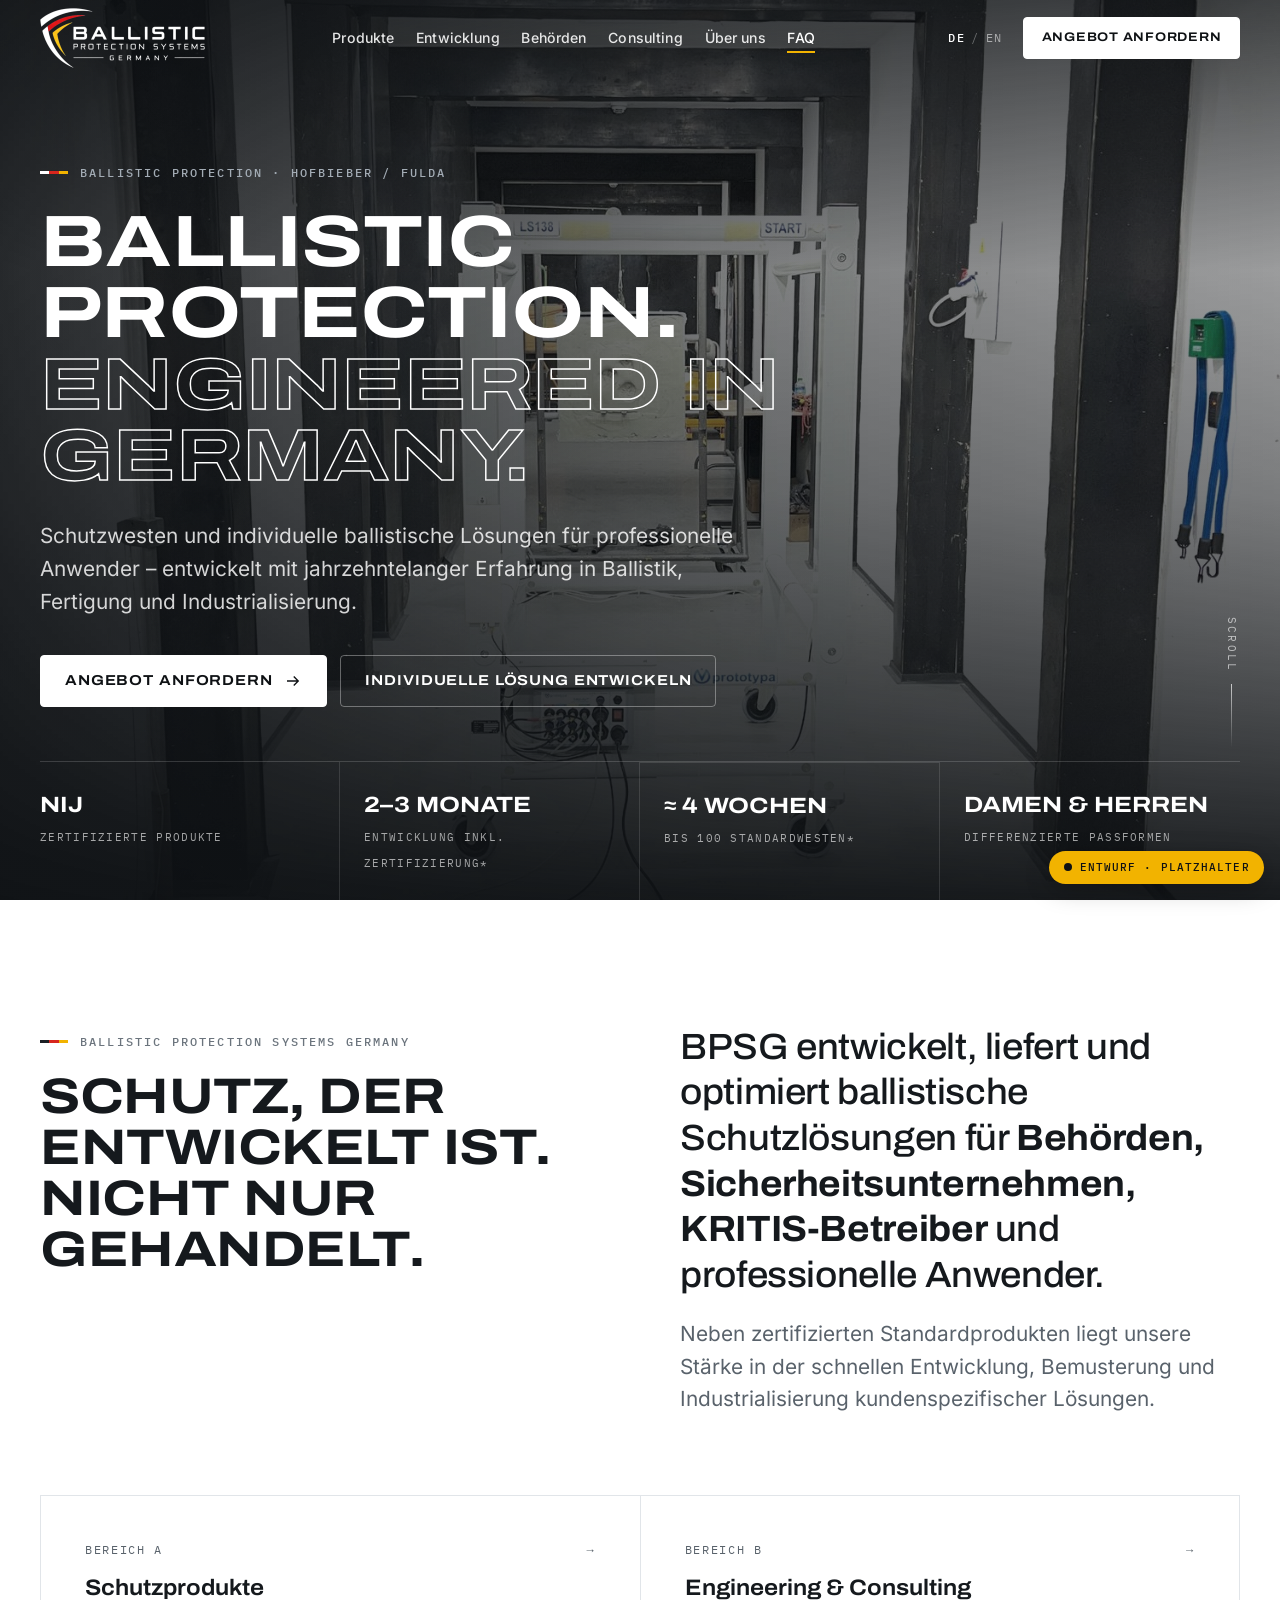
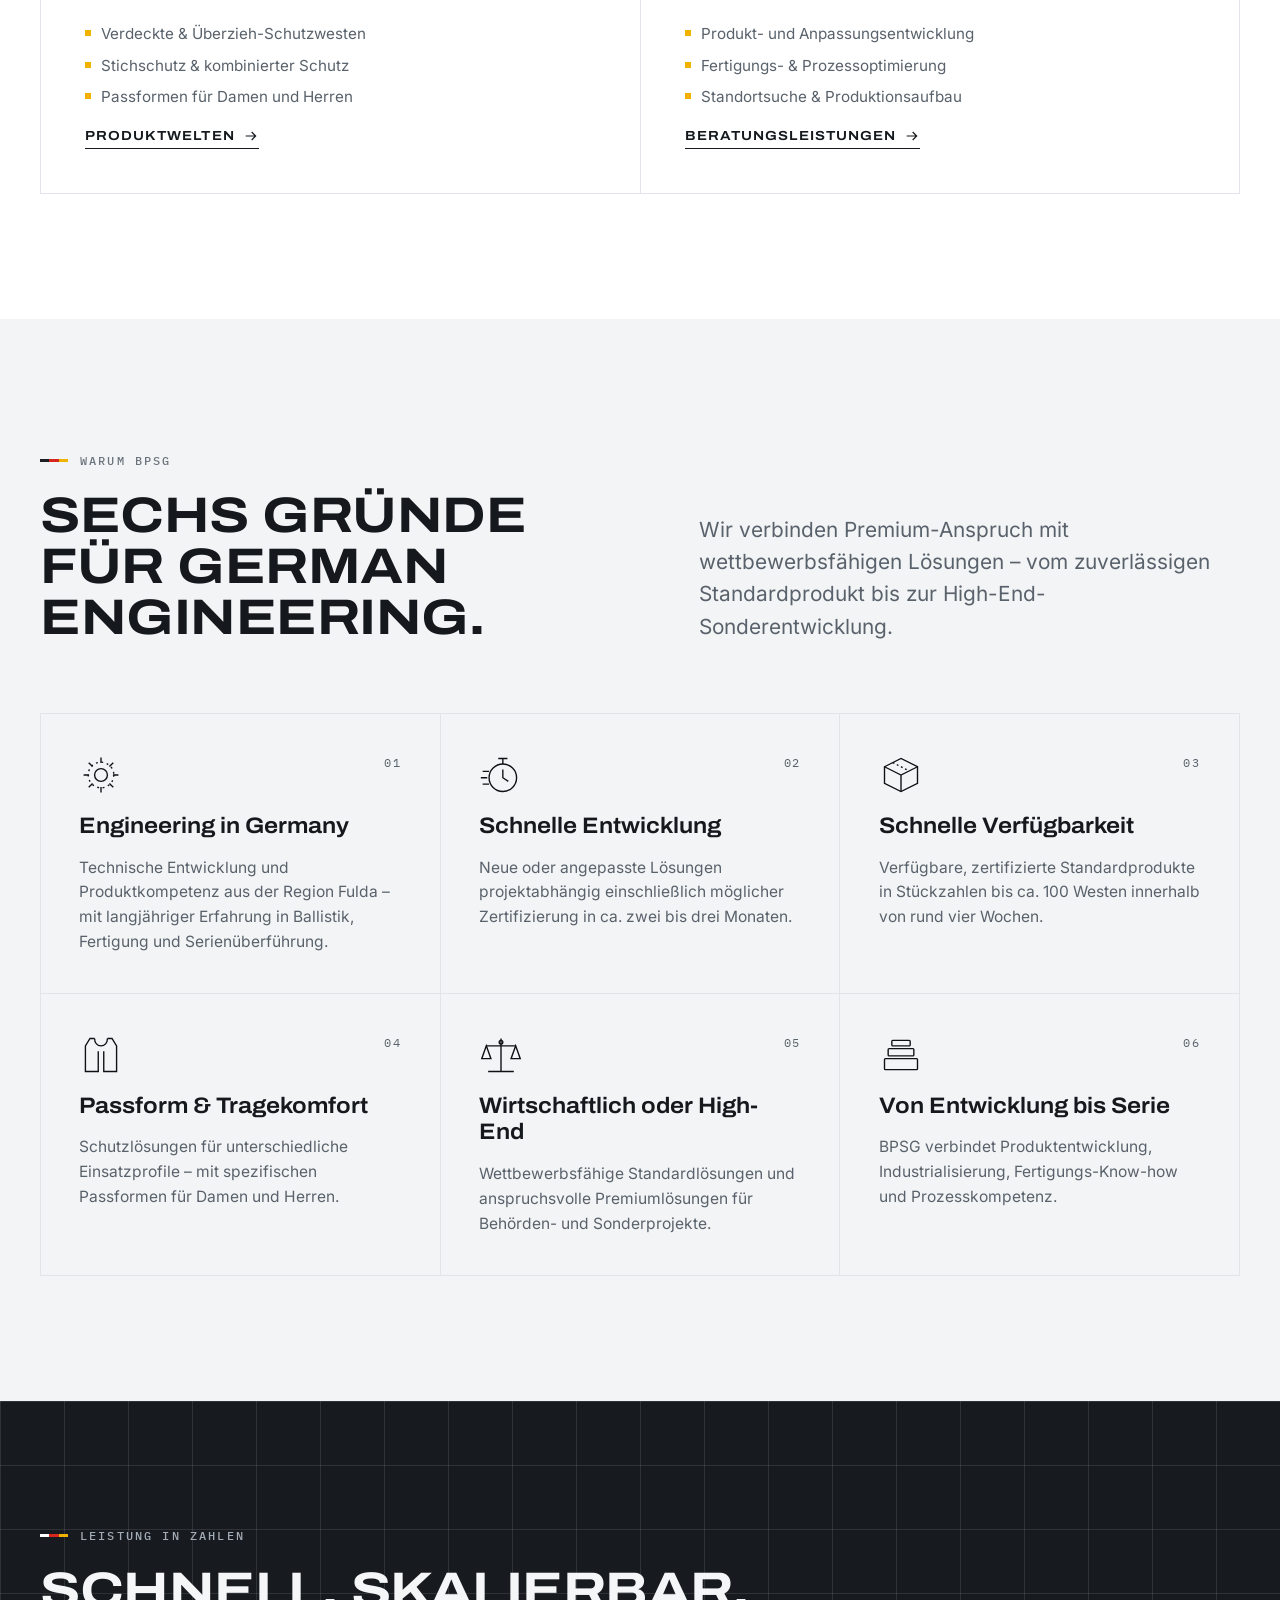
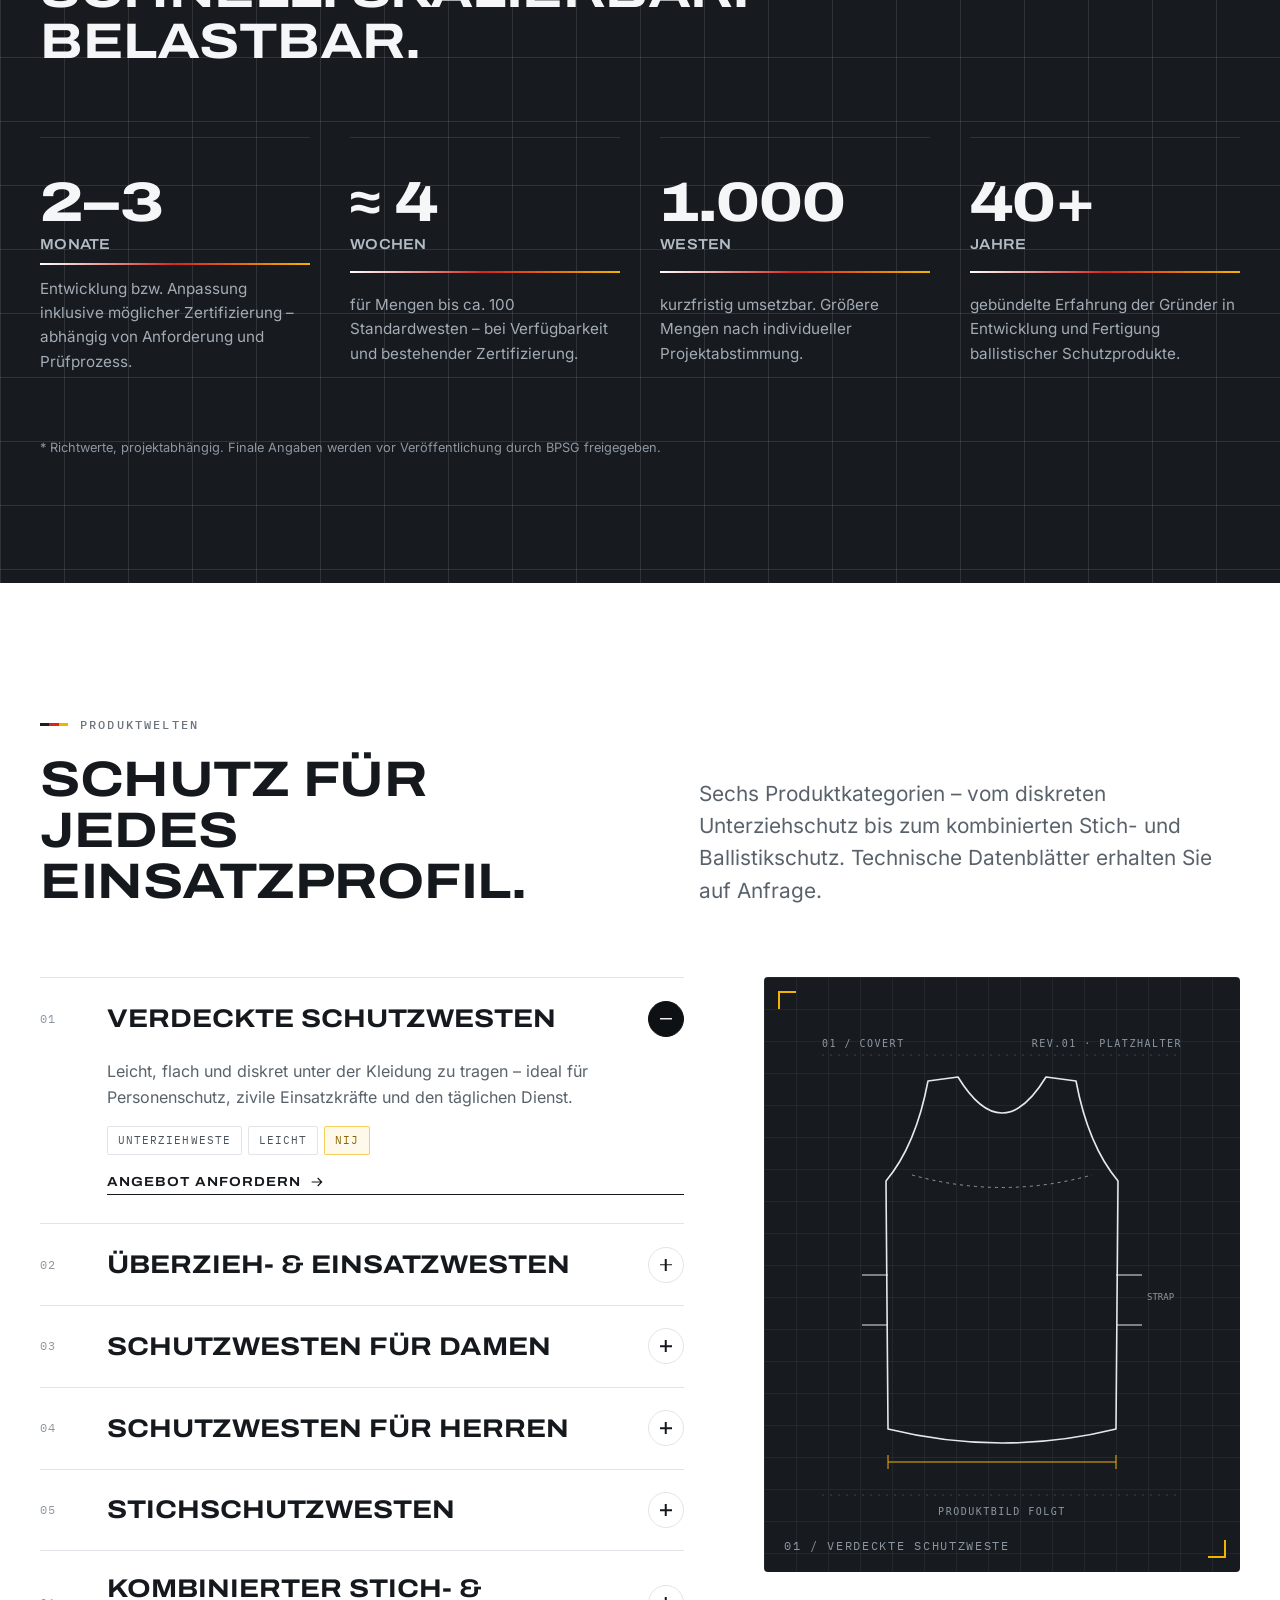
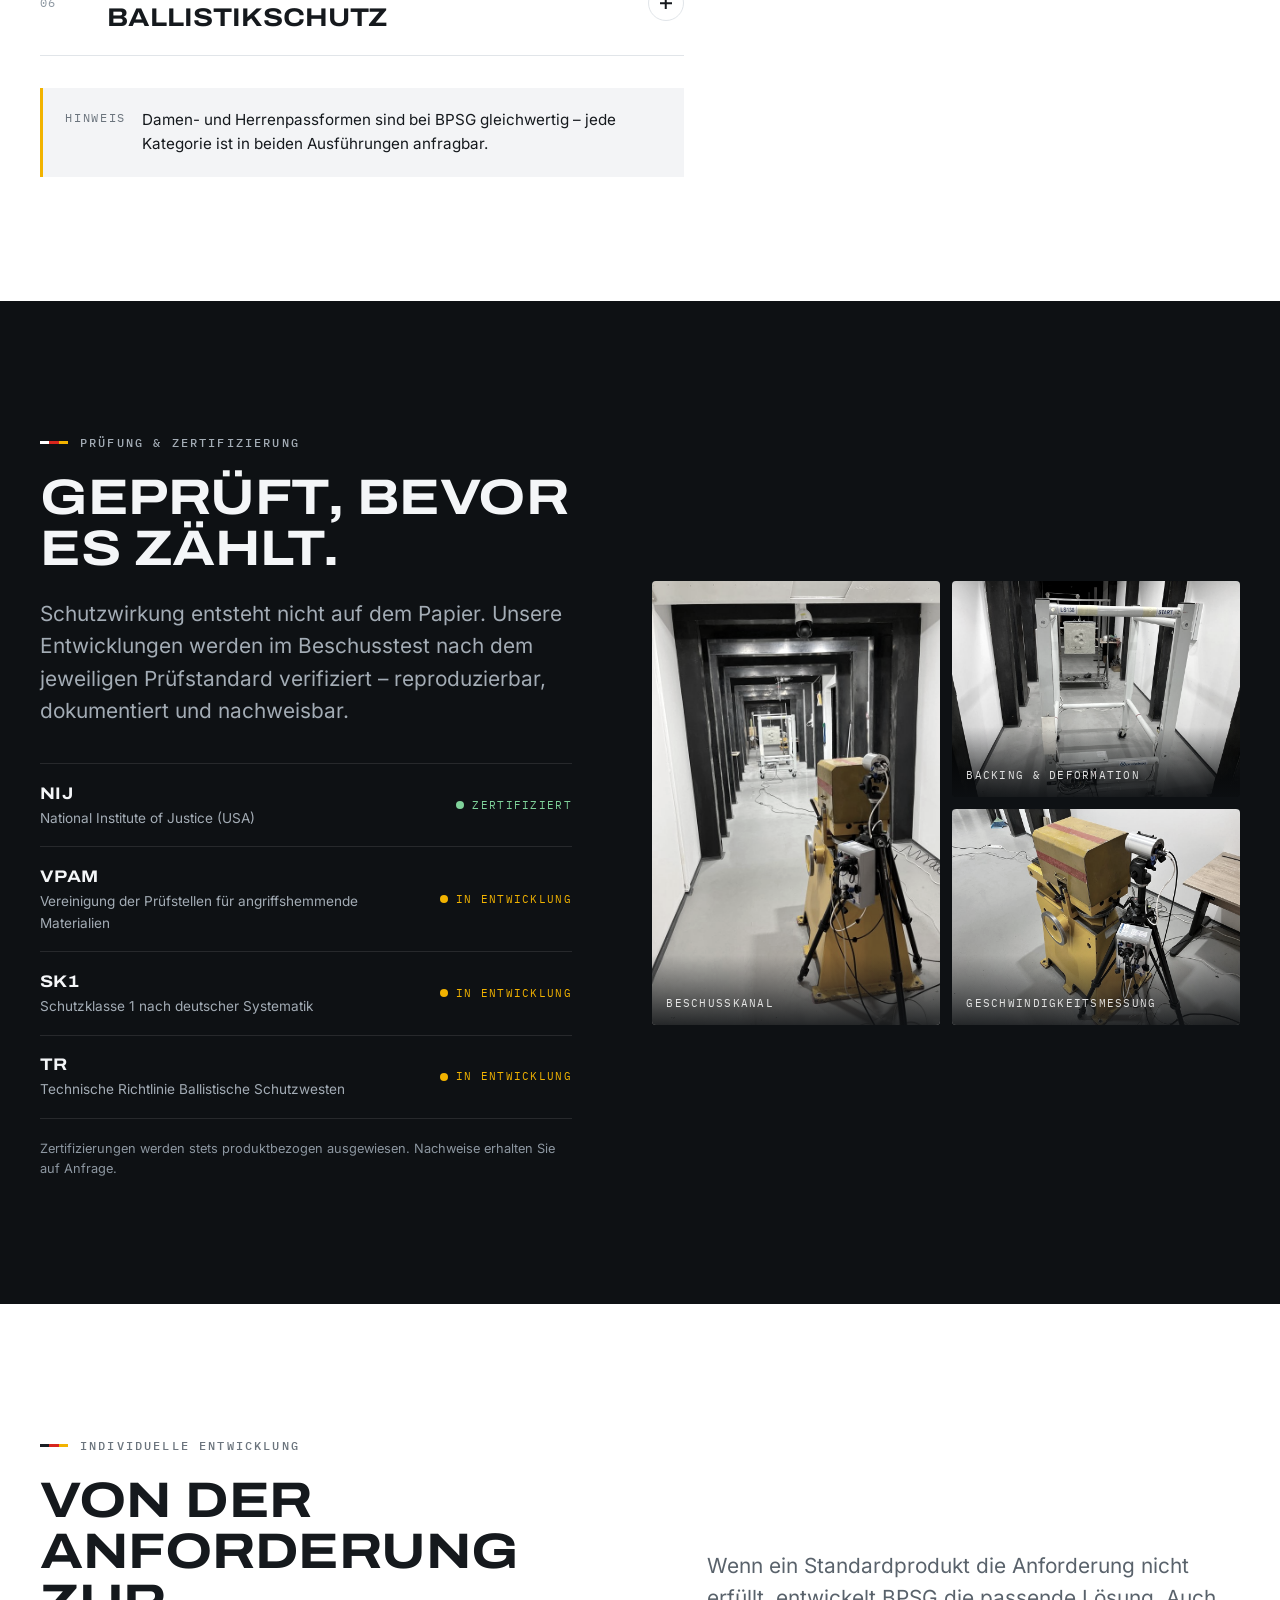
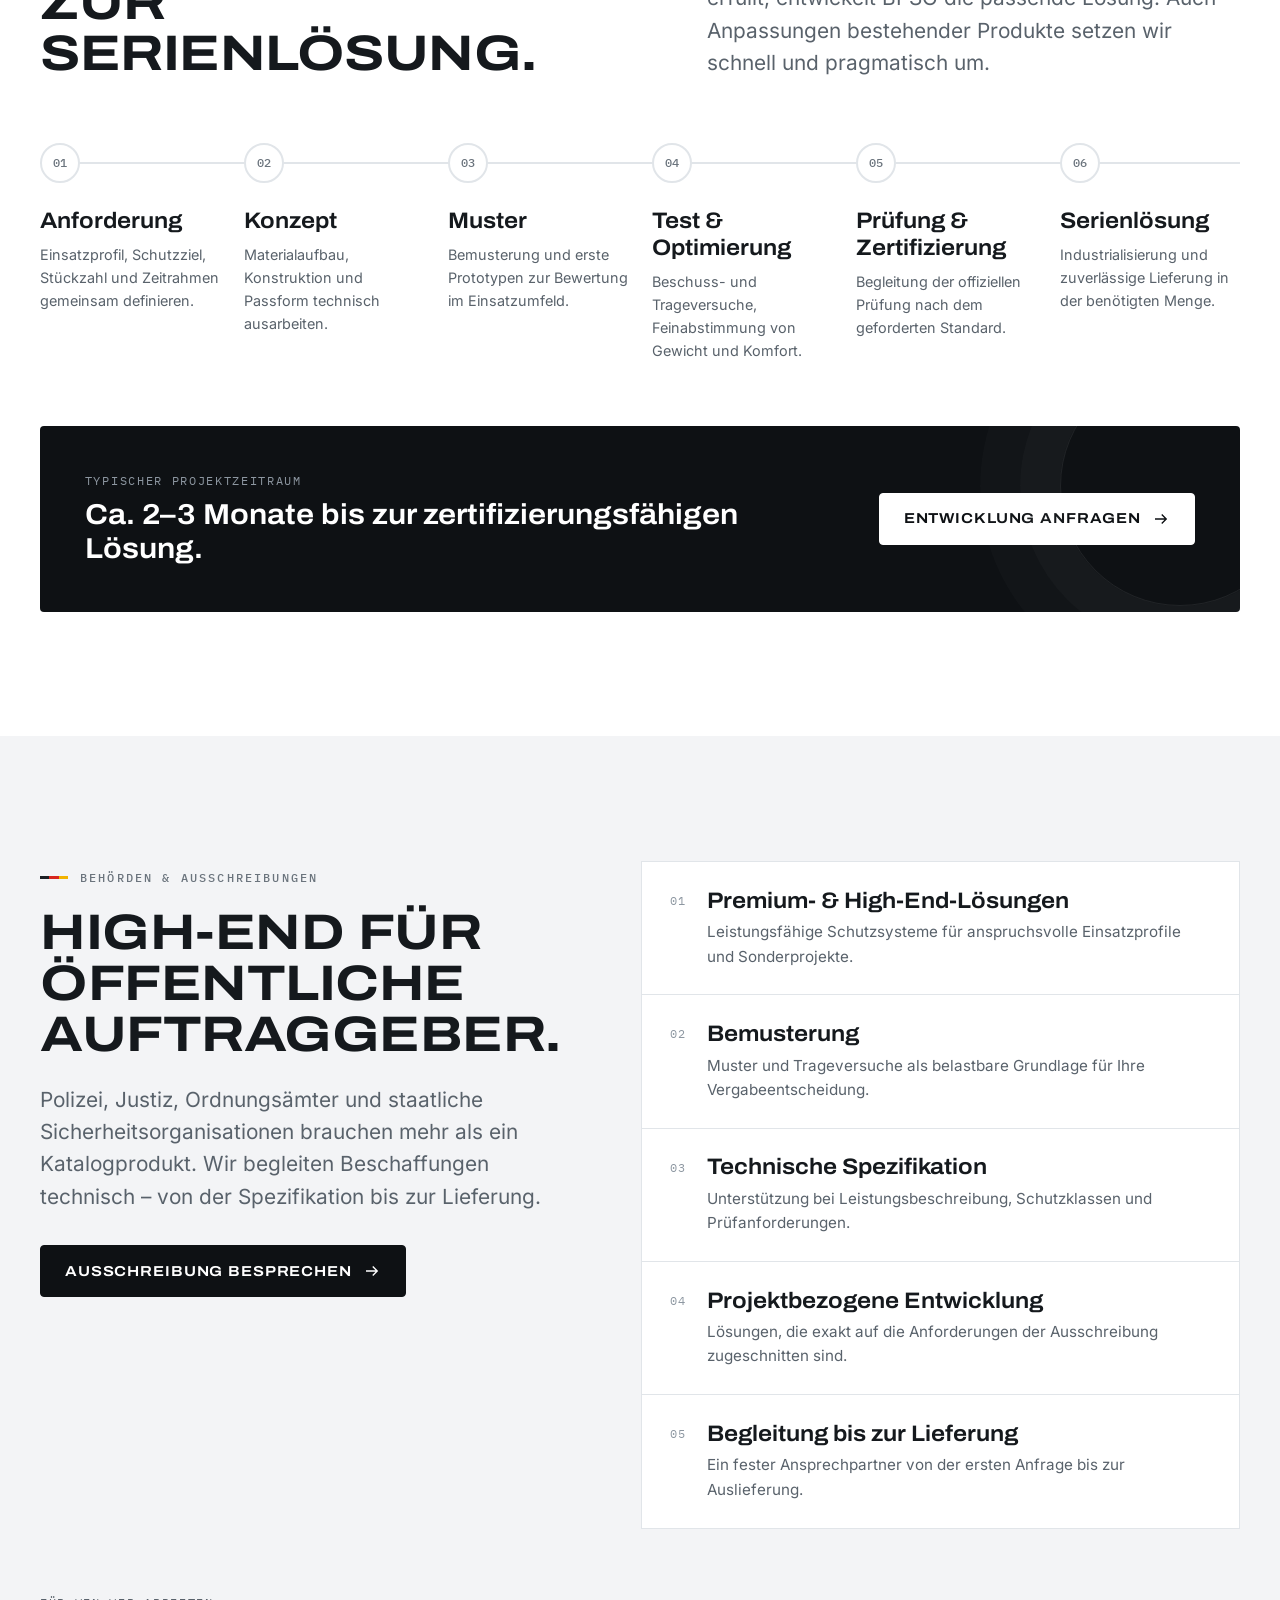
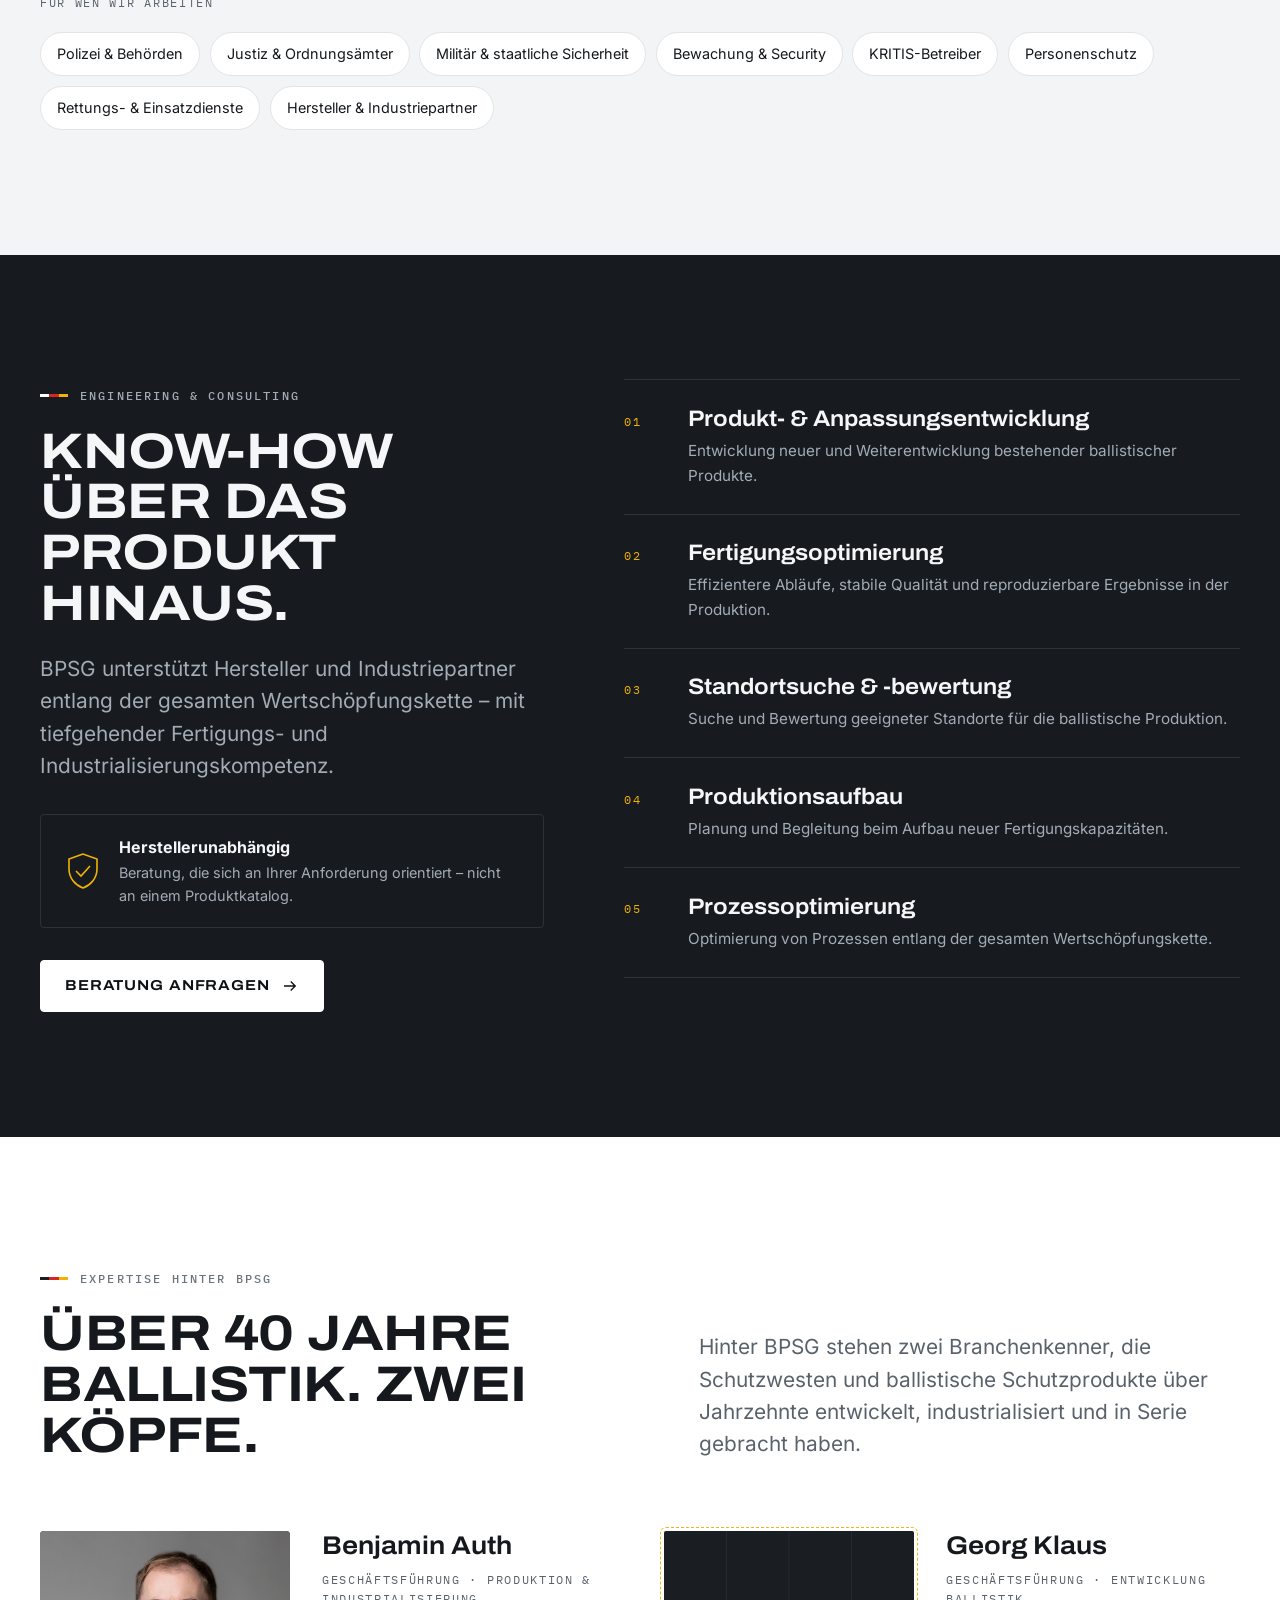
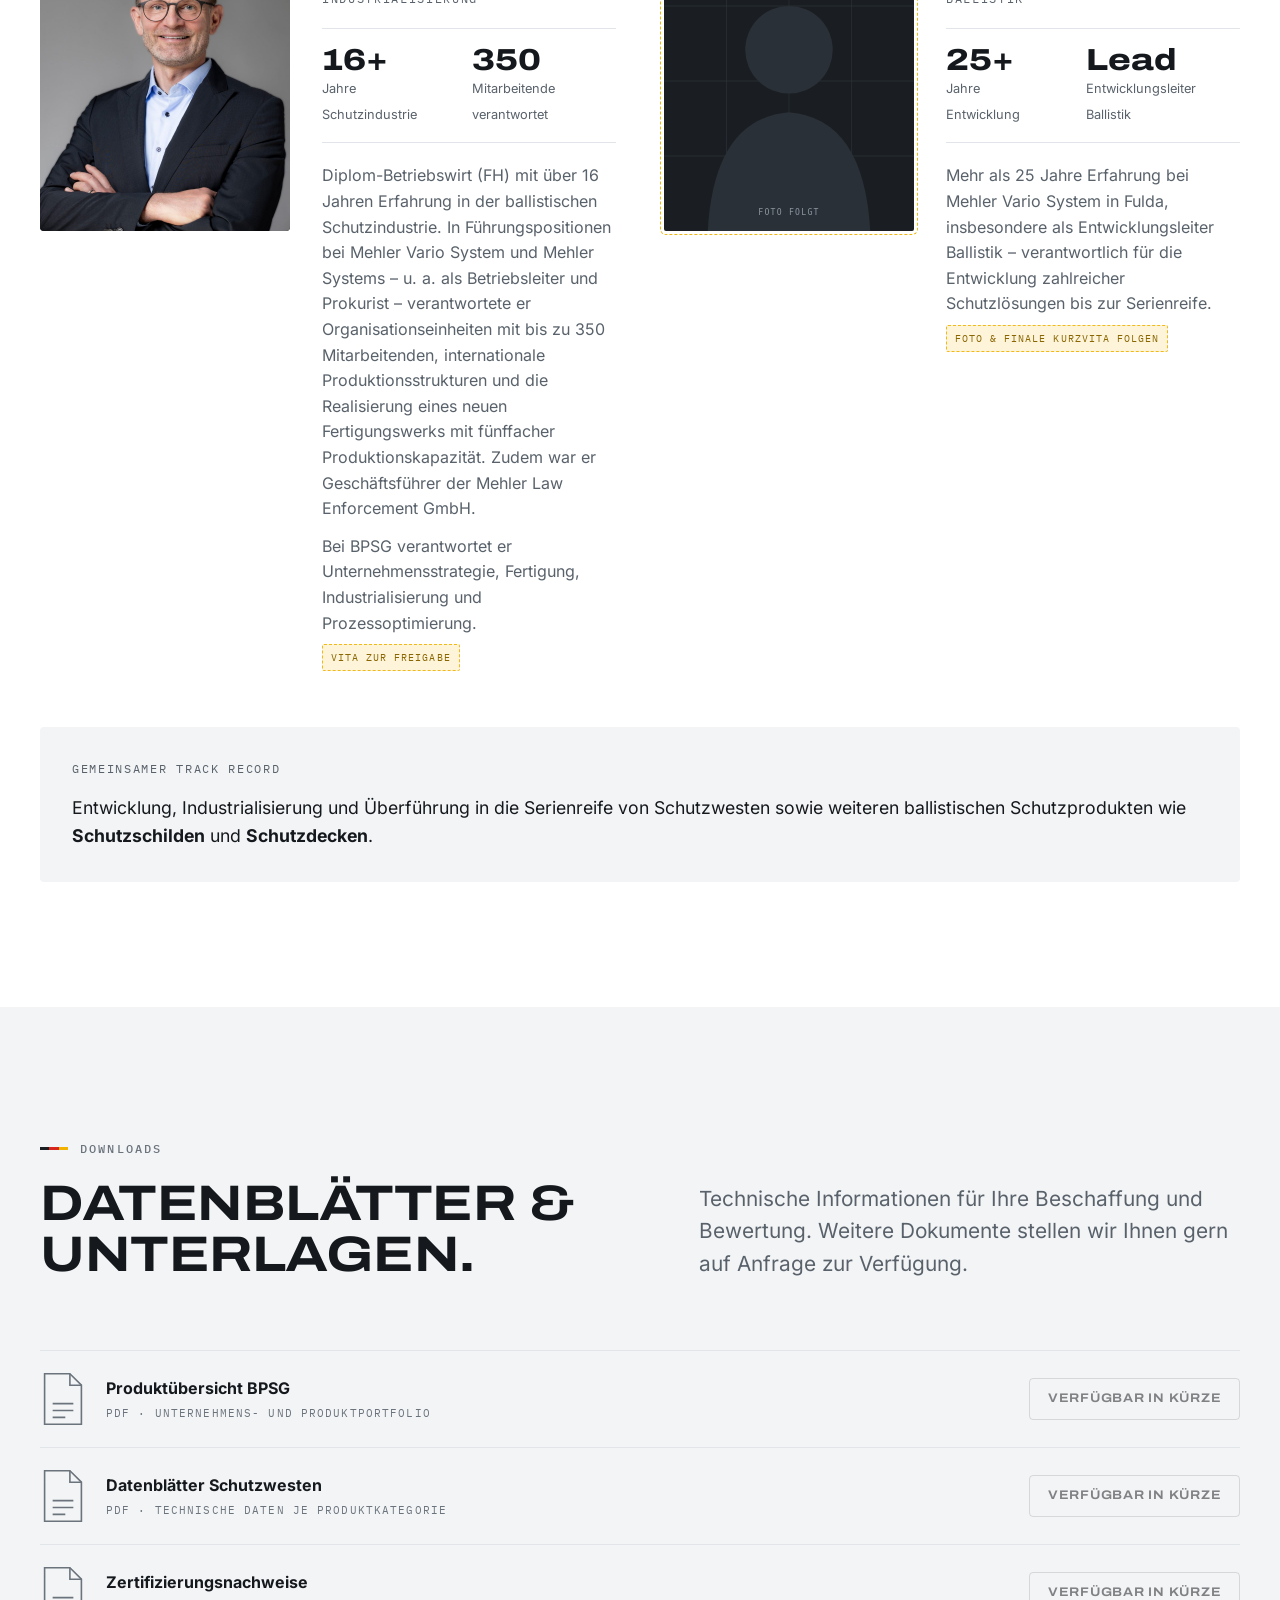
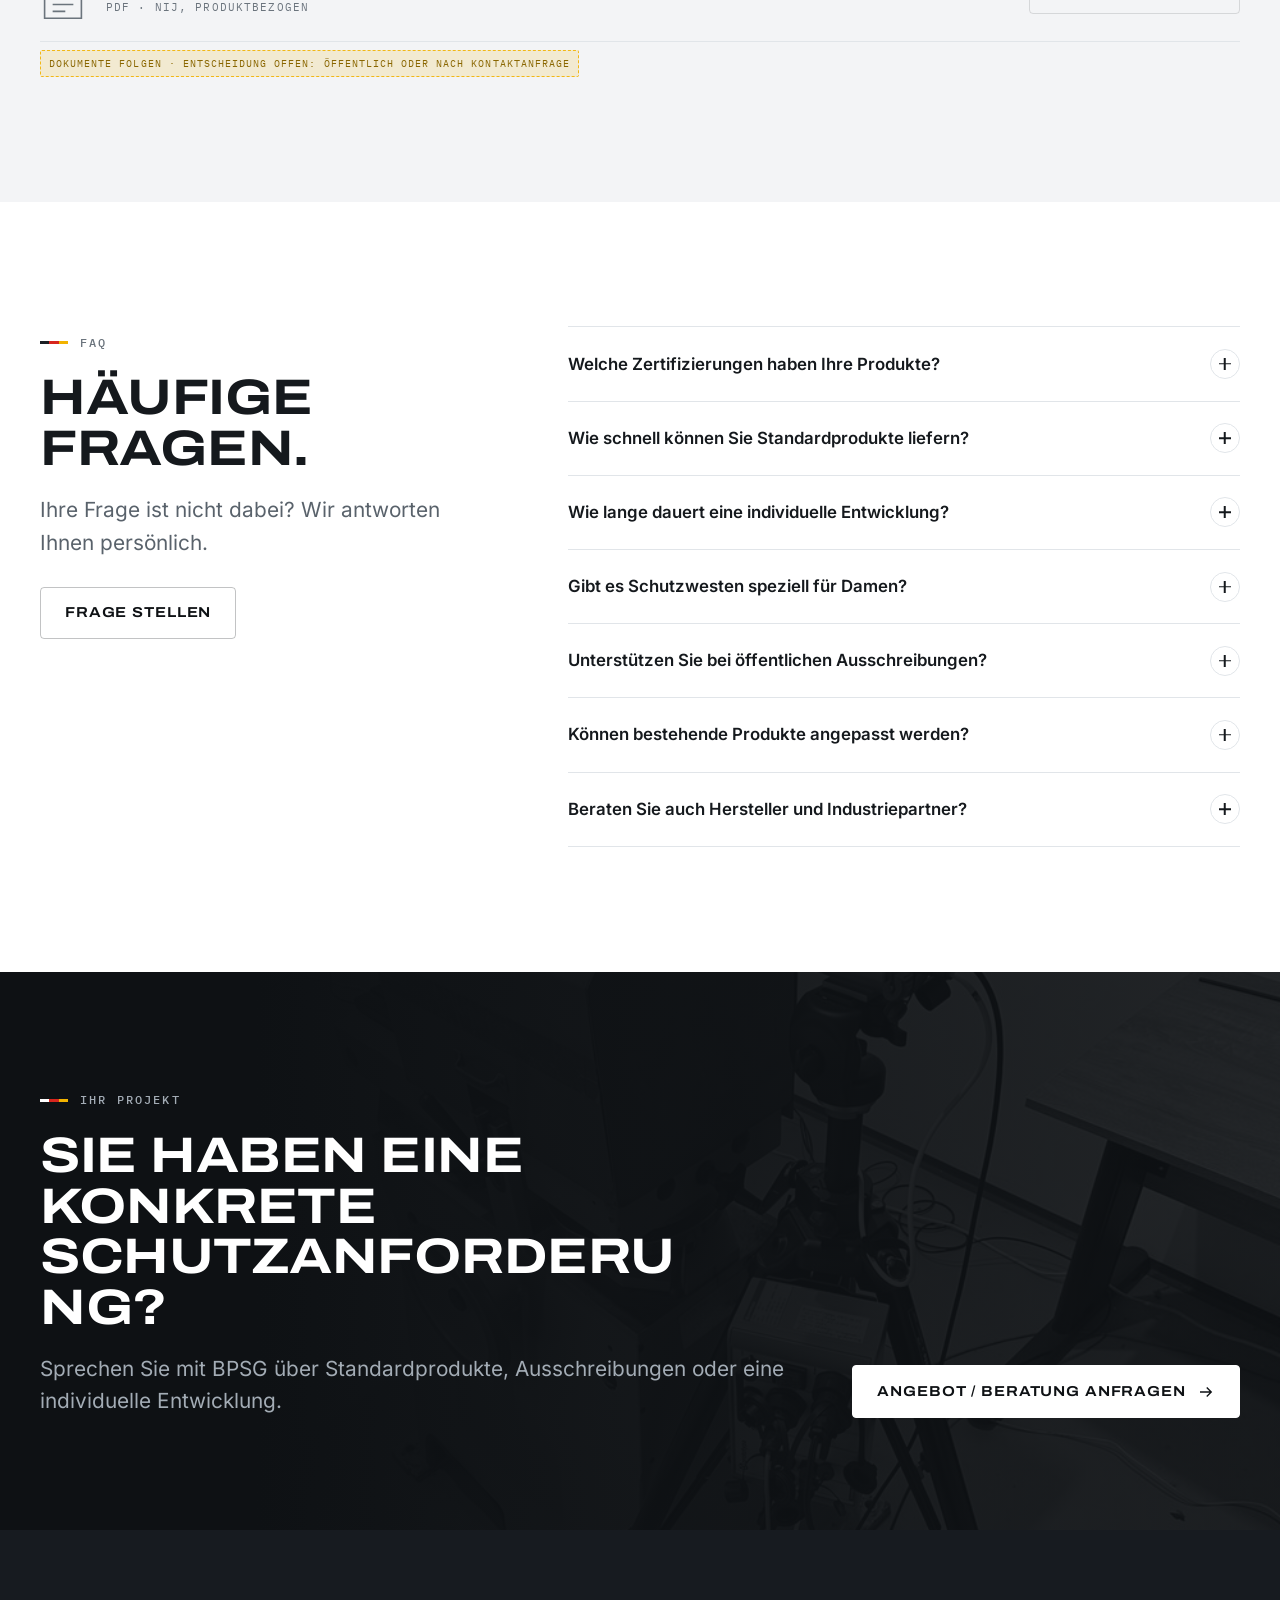
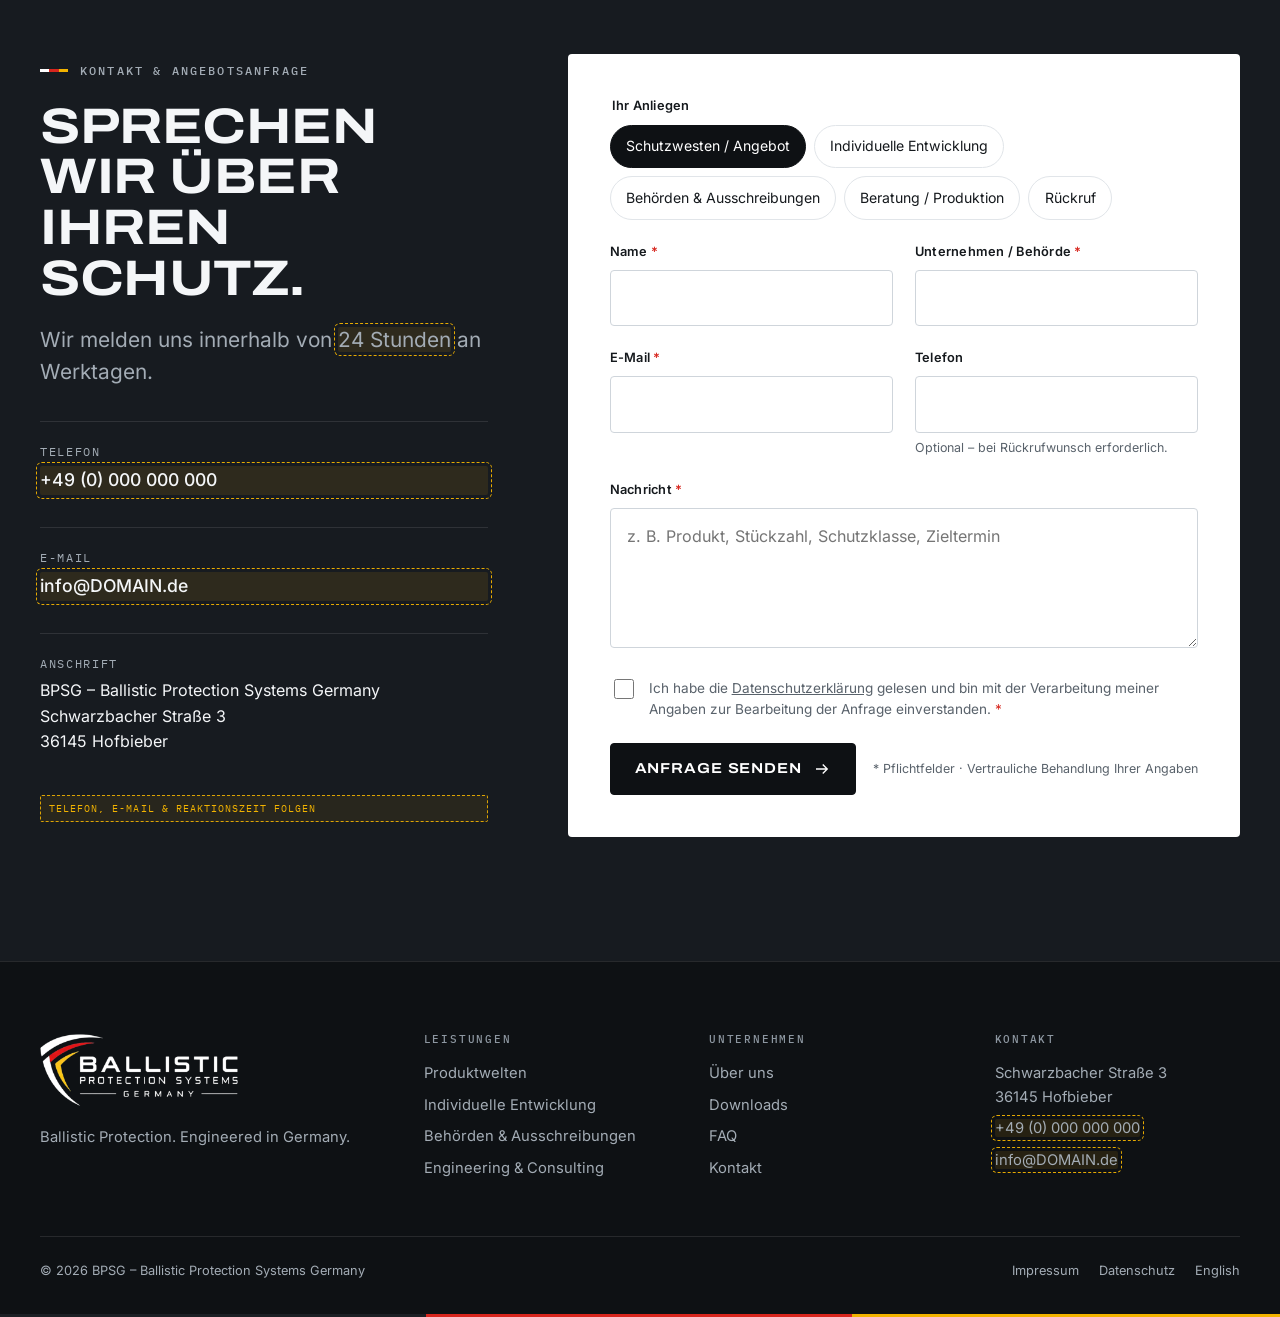
==== index.html @ 2ef211f8 "Portrait als JPG (~124 KB) und kleinere Team-Fotos auf Mobile Co-authored-by: Cursor <cursoragent@cu" ====
<!DOCTYPE html>
<html lang="de" class="no-js">
<head>
  <meta charset="utf-8">
  <meta name="viewport" content="width=device-width, initial-scale=1">
  <title>Ballistische Schutzwesten aus Deutschland | Ballistic Protection Systems Germany</title>
  <meta name="description" content="Ballistische Schutzwesten, Stichschutz und individuelle Schutzlösungen – Engineered in Germany. NIJ-zertifizierte Produkte, schnelle Entwicklung und kurze Lieferzeiten für Behörden, Sicherheitsunternehmen und KRITIS.">
  <meta name="robots" content="noindex, nofollow"><!-- ENTWURF: vor Go-live entfernen -->
  <meta name="theme-color" content="#0e1114">

  <!-- TODO Domain: https://www.DOMAIN.de durch echte Domain ersetzen -->
  <link rel="canonical" href="https://www.DOMAIN.de/">
  <link rel="alternate" hreflang="de" href="https://www.DOMAIN.de/">
  <link rel="alternate" hreflang="en" href="https://www.DOMAIN.de/en/">
  <link rel="alternate" hreflang="x-default" href="https://www.DOMAIN.de/">

  <meta property="og:type" content="website">
  <meta property="og:locale" content="de_DE">
  <meta property="og:title" content="Ballistic Protection. Engineered in Germany.">
  <meta property="og:description" content="Schutzwesten und individuelle ballistische Lösungen für professionelle Anwender.">
  <meta property="og:image" content="assets/img/test-tunnel.jpg">

  <link rel="icon" type="image/png" href="assets/img/favicon.png">
  <link rel="apple-touch-icon" href="assets/img/apple-touch-icon.png">
  <link rel="preload" href="assets/fonts/archivo-var.woff2" as="font" type="font/woff2" crossorigin>
  <link rel="preload" href="assets/fonts/inter-var.woff2" as="font" type="font/woff2" crossorigin>
  <link rel="stylesheet" href="assets/css/style.css">

  <script type="application/ld+json">
  {
    "@context": "https://schema.org",
    "@type": "Organization",
    "name": "BPSG – Ballistic Protection Systems Germany",
    "url": "https://www.DOMAIN.de/",
    "logo": "https://www.DOMAIN.de/assets/img/logo-dark.png",
    "address": {
      "@type": "PostalAddress",
      "streetAddress": "Schwarzbacher Straße 3",
      "postalCode": "36145",
      "addressLocality": "Hofbieber",
      "addressCountry": "DE"
    },
    "founder": [
      { "@type": "Person", "name": "Benjamin Auth" },
      { "@type": "Person", "name": "Georg Klaus" }
    ]
  }
  </script>
</head>
<body>
<!-- Icon-Sprite -->
<svg width="0" height="0" style="position:absolute" aria-hidden="true">
  <symbol id="i-arrow" viewBox="0 0 24 24" fill="none" stroke="currentColor" stroke-width="1.8"><path d="M4 12h15M13 6l6 6-6 6"/></symbol>
  <symbol id="i-phone" viewBox="0 0 24 24" fill="none" stroke="currentColor" stroke-width="1.6"><path d="M5 4h4l2 5-2.5 1.5a11 11 0 0 0 5 5L15 13l5 2v4a2 2 0 0 1-2 2A16 16 0 0 1 3 6a2 2 0 0 1 2-2z"/></symbol>
  <symbol id="i-mail" viewBox="0 0 24 24" fill="none" stroke="currentColor" stroke-width="1.6"><rect x="3" y="5" width="18" height="14" rx="1"/><path d="m3 7 9 6 9-6"/></symbol>
  <symbol id="i-pin" viewBox="0 0 24 24" fill="none" stroke="currentColor" stroke-width="1.6"><path d="M12 21s7-6.2 7-12a7 7 0 0 0-14 0c0 5.8 7 12 7 12z"/><circle cx="12" cy="9" r="2.5"/></symbol>
  <symbol id="i-check" viewBox="0 0 24 24" fill="none" stroke="currentColor" stroke-width="1.6"><circle cx="12" cy="12" r="10"/><path d="m7.5 12.5 3 3 6-6.5"/></symbol>
  <symbol id="i-file" viewBox="0 0 40 48" fill="none" stroke="currentColor" stroke-width="1.4"><path d="M4 2h22l10 10v34H4z"/><path d="M26 2v10h10"/><path d="M11 28h18M11 34h18M11 40h11"/></symbol>
  <symbol id="i-shield" viewBox="0 0 40 40" fill="none" stroke="currentColor" stroke-width="1.6"><path d="M20 3 6 8v10c0 9 6 16 14 19 8-3 14-10 14-19V8z"/><path d="m13 20 5 5 9-10"/></symbol>
  <!-- USP-Icons -->
  <symbol id="u-eng" viewBox="0 0 48 48" fill="none" stroke="currentColor" stroke-width="1.5"><circle cx="24" cy="24" r="7"/><path d="M24 5v6M24 37v6M5 24h6M37 24h6M10.6 10.6l4.2 4.2M33.2 33.2l4.2 4.2M10.6 37.4l4.2-4.2M33.2 14.8l4.2-4.2"/><circle cx="24" cy="24" r="14" stroke-dasharray="2 4"/></symbol>
  <symbol id="u-fast" viewBox="0 0 48 48" fill="none" stroke="currentColor" stroke-width="1.5"><circle cx="26" cy="27" r="15"/><path d="M26 18v9l6 4M21 6h10M26 6v6M4 20h7M2 27h7M4 34h7"/></symbol>
  <symbol id="u-stock" viewBox="0 0 48 48" fill="none" stroke="currentColor" stroke-width="1.5"><path d="M6 15 24 6l18 9v18l-18 9-18-9z"/><path d="m6 15 18 9 18-9M24 24v18"/><path d="m15 10.5 18 9" stroke-dasharray="2 3"/></symbol>
  <symbol id="u-fit" viewBox="0 0 48 48" fill="none" stroke="currentColor" stroke-width="1.5"><path d="M17 6h-5L7 14v28h14V20M31 6h5l5 8v28H27V20"/><path d="M17 6c0 5 3 8 7 8s7-3 7-8"/></symbol>
  <symbol id="u-value" viewBox="0 0 48 48" fill="none" stroke="currentColor" stroke-width="1.5"><path d="M24 6v36M10 42h28M8 14h32"/><path d="M8 14 3 28h10zM40 14l-5 14h10z"/><circle cx="24" cy="10" r="2"/></symbol>
  <symbol id="u-series" viewBox="0 0 48 48" fill="none" stroke="currentColor" stroke-width="1.5"><rect x="6" y="28" width="36" height="12" rx="1"/><rect x="10" y="17" width="28" height="8" rx="1"/><rect x="14" y="8" width="20" height="6" rx="1"/></symbol>
</svg>

<a class="skip-link" href="#main">Zum Inhalt springen</a>

<!-- ================= HEADER ================= -->
<header class="site-header">
  <div class="container">
    <a class="brand" href="#top" aria-label="Ballistic Protection Systems Germany – zur Startseite">
      <img class="logo-light" src="assets/img/logo-light.png" alt="Ballistic Protection Systems Germany" width="1320" height="480">
      <img class="logo-dark" src="assets/img/logo-dark.png" alt="" width="1320" height="480">
    </a>
    <nav class="nav" aria-label="Hauptnavigation">
      <ul>
        <li><a href="#produkte">Produkte</a></li>
        <li><a href="#entwicklung">Entwicklung</a></li>
        <li><a href="#behoerden">Behörden</a></li>
        <li><a href="#consulting">Consulting</a></li>
        <li><a href="#team">Über uns</a></li>
        <li><a href="#faq">FAQ</a></li>
      </ul>
    </nav>
    <div class="header-actions">
      <div class="lang-switch" aria-label="Sprache wählen">
        <a href="./" aria-current="true" hreflang="de" lang="de">DE</a><span>/</span><a href="en/" hreflang="en" lang="en">EN</a>
      </div>
      <a class="btn btn--sm header-cta" href="#kontakt" data-topic="angebot">Angebot anfordern</a>
      <button class="menu-toggle" type="button" aria-expanded="false" aria-controls="mobile-menu" aria-label="Menü öffnen"><span></span></button>
    </div>
  </div>
</header>

<div class="mobile-menu" id="mobile-menu">
  <ul>
    <li><a class="mm-link" href="#produkte">Produkte <small>01</small></a></li>
    <li><a class="mm-link" href="#entwicklung">Entwicklung <small>02</small></a></li>
    <li><a class="mm-link" href="#behoerden">Behörden <small>03</small></a></li>
    <li><a class="mm-link" href="#consulting">Consulting <small>04</small></a></li>
    <li><a class="mm-link" href="#team">Über uns <small>05</small></a></li>
    <li><a class="mm-link" href="#kontakt">Kontakt <small>06</small></a></li>
  </ul>
  <a class="btn btn--light" href="#kontakt" data-topic="angebot">Angebot anfordern <svg><use href="#i-arrow"/></svg></a>
</div>

<main id="main">

<!-- ================= 01 HERO ================= -->
<section class="hero" id="top" aria-label="Einleitung">
  <div class="hero__media">
    <img src="assets/img/test-tunnel.jpg" alt="Beschusskanal in einem ballistischen Prüflabor" fetchpriority="high" width="1500" height="2000">
  </div>
  <div class="container hero__content on-dark">
    <p class="eyebrow hero__eyebrow">Ballistic Protection · Hofbieber / Fulda</p>
    <h1 class="display">
      <span class="line"><span>Ballistic</span></span>
      <span class="line"><span>Protection.</span></span>
      <span class="line"><span class="accent">Engineered in Germany.</span></span>
    </h1>
    <p class="hero__sub">Schutzwesten und individuelle ballistische Lösungen für professionelle Anwender – entwickelt mit jahrzehntelanger Erfahrung in Ballistik, Fertigung und Industrialisierung.</p>
    <div class="btn-row">
      <a class="btn btn--light" href="#kontakt" data-topic="angebot">Angebot anfordern <svg><use href="#i-arrow"/></svg></a>
      <a class="btn btn--ghost-light" href="#entwicklung">Individuelle Lösung entwickeln</a>
    </div>
  </div>
  <div class="container">
    <div class="hero__facts">
      <div class="hero__fact"><strong>NIJ</strong><span>zertifizierte Produkte</span></div>
      <div class="hero__fact"><strong>2–3 Monate</strong><span>Entwicklung inkl. Zertifizierung*</span></div>
      <div class="hero__fact"><strong>≈ 4 Wochen</strong><span>bis 100 Standardwesten*</span></div>
      <div class="hero__fact"><strong>Damen &amp; Herren</strong><span>differenzierte Passformen</span></div>
    </div>
  </div>
  <span class="scroll-cue" aria-hidden="true">Scroll</span>
</section>

<!-- ================= 02 INTRO + SÄULEN ================= -->
<section class="section" id="ueber" aria-labelledby="intro-title">
  <div class="container">
    <div class="intro-grid">
      <div class="reveal">
        <p class="eyebrow">Ballistic Protection Systems Germany</p>
        <h2 class="h2" id="intro-title" style="margin-top:1.25rem">Schutz, der entwickelt ist. Nicht nur gehandelt.</h2>
      </div>
      <div class="reveal reveal-d1">
        <p class="intro-statement">BPSG entwickelt, liefert und optimiert ballistische Schutzlösungen für <strong>Behörden, Sicherheitsunternehmen, KRITIS-Betreiber</strong> und professionelle Anwender.</p>
        <p class="lead" style="margin-top:1.25rem">Neben zertifizierten Standardprodukten liegt unsere Stärke in der schnellen Entwicklung, Bemusterung und Industrialisierung kundenspezifischer Lösungen.</p>
      </div>
      <div class="pillars reveal reveal-d2">
        <a class="pillar" href="#produkte">
          <div class="pillar__top"><span class="mono muted">Bereich A</span><span class="mono muted">→</span></div>
          <h3 class="h3">Schutzprodukte</h3>
          <ul>
            <li>Verdeckte &amp; Überzieh-Schutzwesten</li>
            <li>Stichschutz &amp; kombinierter Schutz</li>
            <li>Passformen für Damen und Herren</li>
          </ul>
          <span class="link-arrow">Produktwelten <svg><use href="#i-arrow"/></svg></span>
        </a>
        <a class="pillar" href="#consulting">
          <div class="pillar__top"><span class="mono muted">Bereich B</span><span class="mono muted">→</span></div>
          <h3 class="h3">Engineering &amp; Consulting</h3>
          <ul>
            <li>Produkt- und Anpassungsentwicklung</li>
            <li>Fertigungs- &amp; Prozessoptimierung</li>
            <li>Standortsuche &amp; Produktionsaufbau</li>
          </ul>
          <span class="link-arrow">Beratungsleistungen <svg><use href="#i-arrow"/></svg></span>
        </a>
      </div>
    </div>
  </div>
</section>

<!-- ================= 03 USPs ================= -->
<section class="section section--paper" id="vorteile" aria-labelledby="usp-title">
  <div class="container">
    <div class="section-head section-head--split">
      <div class="reveal">
        <p class="eyebrow">Warum BPSG</p>
        <h2 class="h2" id="usp-title" style="margin-top:1.25rem">Sechs Gründe für German Engineering.</h2>
      </div>
      <p class="lead reveal reveal-d1">Wir verbinden Premium-Anspruch mit wettbewerbsfähigen Lösungen – vom zuverlässigen Standardprodukt bis zur High-End-Sonderentwicklung.</p>
    </div>
    <div class="usp-grid">
      <article class="usp reveal">
        <div class="usp__head"><svg class="usp__icon"><use href="#u-eng"/></svg><span class="mono muted">01</span></div>
        <h3 class="h3">Engineering in Germany</h3>
        <p>Technische Entwicklung und Produktkompetenz aus der Region Fulda – mit langjähriger Erfahrung in Ballistik, Fertigung und Serienüberführung.</p>
      </article>
      <article class="usp reveal reveal-d1">
        <div class="usp__head"><svg class="usp__icon"><use href="#u-fast"/></svg><span class="mono muted">02</span></div>
        <h3 class="h3">Schnelle Entwicklung</h3>
        <p>Neue oder angepasste Lösungen projektabhängig einschließlich möglicher Zertifizierung in ca. zwei bis drei Monaten.</p>
      </article>
      <article class="usp reveal reveal-d2">
        <div class="usp__head"><svg class="usp__icon"><use href="#u-stock"/></svg><span class="mono muted">03</span></div>
        <h3 class="h3">Schnelle Verfügbarkeit</h3>
        <p>Verfügbare, zertifizierte Standardprodukte in Stückzahlen bis ca. 100 Westen innerhalb von rund vier Wochen.</p>
      </article>
      <article class="usp reveal">
        <div class="usp__head"><svg class="usp__icon"><use href="#u-fit"/></svg><span class="mono muted">04</span></div>
        <h3 class="h3">Passform &amp; Tragekomfort</h3>
        <p>Schutzlösungen für unterschiedliche Einsatzprofile – mit spezifischen Passformen für Damen und Herren.</p>
      </article>
      <article class="usp reveal reveal-d1">
        <div class="usp__head"><svg class="usp__icon"><use href="#u-value"/></svg><span class="mono muted">05</span></div>
        <h3 class="h3">Wirtschaftlich oder High-End</h3>
        <p>Wettbewerbsfähige Standardlösungen und anspruchsvolle Premiumlösungen für Behörden- und Sonderprojekte.</p>
      </article>
      <article class="usp reveal reveal-d2">
        <div class="usp__head"><svg class="usp__icon"><use href="#u-series"/></svg><span class="mono muted">06</span></div>
        <h3 class="h3">Von Entwicklung bis Serie</h3>
        <p>BPSG verbindet Produktentwicklung, Industrialisierung, Fertigungs-Know-how und Prozesskompetenz.</p>
      </article>
    </div>
  </div>
</section>

<!-- ================= 04 KENNZAHLEN ================= -->
<section class="section section--dark grid-bg on-dark" id="kennzahlen" aria-labelledby="stats-title">
  <div class="container">
    <div class="section-head">
      <p class="eyebrow reveal">Leistung in Zahlen</p>
      <h2 class="h2 reveal reveal-d1" id="stats-title">Schnell. Skalierbar. Belastbar.</h2>
    </div>
    <div class="stats">
      <div class="stat">
        <div class="stat__num"><span>2–3</span><small>Monate</small></div>
        <div class="stat__bar"></div>
        <p class="stat__label">Entwicklung bzw. Anpassung inklusive möglicher Zertifizierung – abhängig von Anforderung und Prüfprozess.</p>
      </div>
      <div class="stat">
        <div class="stat__num"><span data-count="4" data-prefix="≈ ">≈ 4</span><small>Wochen</small></div>
        <div class="stat__bar"></div>
        <p class="stat__label">für Mengen bis ca. 100 Standardwesten – bei Verfügbarkeit und bestehender Zertifizierung.</p>
      </div>
      <div class="stat">
        <div class="stat__num"><span data-count="1000">1.000</span><small>Westen</small></div>
        <div class="stat__bar"></div>
        <p class="stat__label">kurzfristig umsetzbar. Größere Mengen nach individueller Projektabstimmung.</p>
      </div>
      <div class="stat">
        <div class="stat__num"><span data-count="40" data-suffix="+">40+</span><small>Jahre</small></div>
        <div class="stat__bar"></div>
        <p class="stat__label">gebündelte Erfahrung der Gründer in Entwicklung und Fertigung ballistischer Schutzprodukte.</p>
      </div>
    </div>
    <p class="stats-note">* Richtwerte, projektabhängig. Finale Angaben werden vor Veröffentlichung durch BPSG freigegeben.</p>
  </div>
</section>

<!-- ================= 05 PRODUKTWELTEN ================= -->
<section class="section" id="produkte" aria-labelledby="prod-title">
  <div class="container">
    <div class="section-head section-head--split">
      <div class="reveal">
        <p class="eyebrow">Produktwelten</p>
        <h2 class="h2" id="prod-title" style="margin-top:1.25rem">Schutz für jedes Einsatzprofil.</h2>
      </div>
      <p class="lead reveal reveal-d1">Sechs Produktkategorien – vom diskreten Unterziehschutz bis zum kombinierten Stich- und Ballistikschutz. Technische Datenblätter erhalten Sie auf Anfrage.</p>
    </div>

    <div class="products">
      <div class="product-list reveal">
        <div class="product is-open" data-label="01 / Verdeckte Schutzweste">
          <button class="product__trigger" type="button" aria-expanded="true" aria-controls="p1">
            <span class="product__no">01</span><span class="product__title">Verdeckte Schutzwesten</span><span class="product__icon" aria-hidden="true"></span>
          </button>
          <div class="product__panel" id="p1"><div class="product__inner"><div class="product__body">
            <div class="product__mobile-visual"><img src="assets/img/products/01-verdeckt.svg" alt="" loading="lazy"></div>
            <p>Leicht, flach und diskret unter der Kleidung zu tragen – ideal für Personenschutz, zivile Einsatzkräfte und den täglichen Dienst.</p>
            <div class="tags"><span class="tag">Unterziehweste</span><span class="tag">Leicht</span><span class="tag tag--gold">NIJ</span></div>
            <a class="link-arrow" href="#kontakt" data-topic="angebot">Angebot anfordern <svg><use href="#i-arrow"/></svg></a>
          </div></div></div>
        </div>
        <div class="product" data-label="02 / Überzieh- &amp; Einsatzweste">
          <button class="product__trigger" type="button" aria-expanded="false" aria-controls="p2">
            <span class="product__no">02</span><span class="product__title">Überzieh- &amp; Einsatzwesten</span><span class="product__icon" aria-hidden="true"></span>
          </button>
          <div class="product__panel" id="p2"><div class="product__inner"><div class="product__body">
            <div class="product__mobile-visual"><img src="assets/img/products/02-ueberzieh.svg" alt="" loading="lazy"></div>
            <p>Robuste Außentragehüllen für den sichtbaren Einsatz – mit Kennzeichnungsflächen und funktionaler Ausstattung je nach Anforderung.</p>
            <div class="tags"><span class="tag">Außentragehülle</span><span class="tag">Kennzeichnung</span><span class="tag">Modular</span></div>
            <a class="link-arrow" href="#kontakt" data-topic="angebot">Angebot anfordern <svg><use href="#i-arrow"/></svg></a>
          </div></div></div>
        </div>
        <div class="product" data-label="03 / Schutzweste Damen">
          <button class="product__trigger" type="button" aria-expanded="false" aria-controls="p3">
            <span class="product__no">03</span><span class="product__title">Schutzwesten für Damen</span><span class="product__icon" aria-hidden="true"></span>
          </button>
          <div class="product__panel" id="p3"><div class="product__inner"><div class="product__body">
            <div class="product__mobile-visual"><img src="assets/img/products/03-damen.svg" alt="" loading="lazy"></div>
            <p>Eigenständig konstruierte Damenpassformen statt angepasster Herrenschnitte – für vollständigen Schutz und echten Tragekomfort.</p>
            <div class="tags"><span class="tag">Female Fit</span><span class="tag">Konturiert</span><span class="tag">Größenvielfalt</span></div>
            <a class="link-arrow" href="#kontakt" data-topic="angebot">Angebot anfordern <svg><use href="#i-arrow"/></svg></a>
          </div></div></div>
        </div>
        <div class="product" data-label="04 / Schutzweste Herren">
          <button class="product__trigger" type="button" aria-expanded="false" aria-controls="p4">
            <span class="product__no">04</span><span class="product__title">Schutzwesten für Herren</span><span class="product__icon" aria-hidden="true"></span>
          </button>
          <div class="product__panel" id="p4"><div class="product__inner"><div class="product__body">
            <div class="product__mobile-visual"><img src="assets/img/products/04-herren.svg" alt="" loading="lazy"></div>
            <p>Ergonomische Herrenschnitte in differenzierten Größen – für Bewegungsfreiheit über lange Einsatzzeiten.</p>
            <div class="tags"><span class="tag">Male Fit</span><span class="tag">Ergonomisch</span><span class="tag">Größenvielfalt</span></div>
            <a class="link-arrow" href="#kontakt" data-topic="angebot">Angebot anfordern <svg><use href="#i-arrow"/></svg></a>
          </div></div></div>
        </div>
        <div class="product" data-label="05 / Stichschutzweste">
          <button class="product__trigger" type="button" aria-expanded="false" aria-controls="p5">
            <span class="product__no">05</span><span class="product__title">Stichschutzwesten</span><span class="product__icon" aria-hidden="true"></span>
          </button>
          <div class="product__panel" id="p5"><div class="product__inner"><div class="product__body">
            <div class="product__mobile-visual"><img src="assets/img/products/05-stich.svg" alt="" loading="lazy"></div>
            <p>Schutz gegen Stich- und Schnittbedrohungen für Justiz, Ordnungsdienste, Rettungskräfte und Sicherheitspersonal.</p>
            <div class="tags"><span class="tag">Stichschutz</span><span class="tag">Justiz</span><span class="tag">Ordnungsdienst</span></div>
            <a class="link-arrow" href="#kontakt" data-topic="angebot">Angebot anfordern <svg><use href="#i-arrow"/></svg></a>
          </div></div></div>
        </div>
        <div class="product" data-label="06 / Stich- &amp; Ballistikschutz">
          <button class="product__trigger" type="button" aria-expanded="false" aria-controls="p6">
            <span class="product__no">06</span><span class="product__title">Kombinierter Stich- &amp; Ballistikschutz</span><span class="product__icon" aria-hidden="true"></span>
          </button>
          <div class="product__panel" id="p6"><div class="product__inner"><div class="product__body">
            <div class="product__mobile-visual"><img src="assets/img/products/06-kombiniert.svg" alt="" loading="lazy"></div>
            <p>Ein System, zwei Schutzwirkungen: kombinierte Lösungen für Einsatzprofile mit wechselnden Bedrohungslagen.</p>
            <div class="tags"><span class="tag">Multi-Threat</span><span class="tag">Kombiniert</span></div>
            <a class="link-arrow" href="#kontakt" data-topic="angebot">Angebot anfordern <svg><use href="#i-arrow"/></svg></a>
          </div></div></div>
        </div>
        <div class="fit-note"><span class="mono" style="color:var(--steel-500)">Hinweis</span><span>Damen- und Herrenpassformen sind bei BPSG gleichwertig – jede Kategorie ist in beiden Ausführungen anfragbar.</span></div>
      </div>

      <div class="product-stage" aria-hidden="true">
        <span class="product-stage__corner tl"></span><span class="product-stage__corner br"></span>
        <img class="is-active" src="assets/img/products/01-verdeckt.svg" alt="">
        <img src="assets/img/products/02-ueberzieh.svg" alt="" loading="lazy">
        <img src="assets/img/products/03-damen.svg" alt="" loading="lazy">
        <img src="assets/img/products/04-herren.svg" alt="" loading="lazy">
        <img src="assets/img/products/05-stich.svg" alt="" loading="lazy">
        <img src="assets/img/products/06-kombiniert.svg" alt="" loading="lazy">
        <span class="product-stage__label mono">01 / Verdeckte Schutzweste</span>
      </div>
    </div>
  </div>
</section>

<!-- ================= 06 PRÜFUNG & ZERTIFIZIERUNG ================= -->
<section class="section section--ink on-dark" id="pruefung" aria-labelledby="test-title">
  <div class="container testing-grid">
    <div>
      <p class="eyebrow reveal">Prüfung &amp; Zertifizierung</p>
      <h2 class="h2 reveal reveal-d1" id="test-title" style="margin-top:1.25rem">Geprüft, bevor es zählt.</h2>
      <p class="lead reveal reveal-d2" style="margin-top:1.5rem">Schutzwirkung entsteht nicht auf dem Papier. Unsere Entwicklungen werden im Beschusstest nach dem jeweiligen Prüfstandard verifiziert – reproduzierbar, dokumentiert und nachweisbar.</p>
      <div class="cert-table reveal reveal-d3">
        <div class="cert-row"><div><strong>NIJ</strong><span class="desc">National Institute of Justice (USA)</span></div><span class="status status--ok">Zertifiziert</span></div>
        <div class="cert-row"><div><strong>VPAM</strong><span class="desc">Vereinigung der Prüfstellen für angriffshemmende Materialien</span></div><span class="status status--dev">In Entwicklung</span></div>
        <div class="cert-row"><div><strong>SK1</strong><span class="desc">Schutzklasse 1 nach deutscher Systematik</span></div><span class="status status--dev">In Entwicklung</span></div>
        <div class="cert-row"><div><strong>TR</strong><span class="desc">Technische Richtlinie Ballistische Schutzwesten</span></div><span class="status status--dev">In Entwicklung</span></div>
      </div>
      <p class="fineprint">Zertifizierungen werden stets produktbezogen ausgewiesen. Nachweise erhalten Sie auf Anfrage.</p>
    </div>
    <div class="mosaic reveal reveal-d2">
      <figure class="m-tall"><img src="assets/img/test-range-sm.jpg" alt="Prüfstand mit Geschwindigkeitsmessung im Beschusskanal" loading="lazy" width="750" height="1000"><figcaption>Beschusskanal</figcaption></figure>
      <figure class="m-wide"><img src="assets/img/test-frame-sm.jpg" alt="Prüfrahmen mit Plastilin-Backing und Messauswertung" loading="lazy" width="1000" height="750"><figcaption>Backing &amp; Deformation</figcaption></figure>
      <figure class="m-wide"><img src="assets/img/test-velocity-sm.jpg" alt="Geschwindigkeitsmessanlage auf Stativ" loading="lazy" width="1000" height="750"><figcaption>Geschwindigkeitsmessung</figcaption></figure>
    </div>
  </div>
</section>

<!-- ================= 07 INDIVIDUELLE ENTWICKLUNG ================= -->
<section class="section" id="entwicklung" aria-labelledby="dev-title">
  <div class="container">
    <div class="dev-grid">
      <div class="reveal">
        <p class="eyebrow">Individuelle Entwicklung</p>
        <h2 class="h2" id="dev-title" style="margin-top:1.25rem">Von der Anforderung zur Serienlösung.</h2>
      </div>
      <p class="lead reveal reveal-d1">Wenn ein Standardprodukt die Anforderung nicht erfüllt, entwickelt BPSG die passende Lösung. Auch Anpassungen bestehender Produkte setzen wir schnell und pragmatisch um.</p>
    </div>

    <div class="timeline" role="list">
      <div class="timeline__track" aria-hidden="true"><div class="timeline__progress"></div></div>
      <div class="step" role="listitem"><span class="step__dot">01</span><div><h3 class="h3">Anforderung</h3><p>Einsatzprofil, Schutzziel, Stückzahl und Zeitrahmen gemeinsam definieren.</p></div></div>
      <div class="step" role="listitem"><span class="step__dot">02</span><div><h3 class="h3">Konzept</h3><p>Materialaufbau, Konstruktion und Passform technisch ausarbeiten.</p></div></div>
      <div class="step" role="listitem"><span class="step__dot">03</span><div><h3 class="h3">Muster</h3><p>Bemusterung und erste Prototypen zur Bewertung im Einsatzumfeld.</p></div></div>
      <div class="step" role="listitem"><span class="step__dot">04</span><div><h3 class="h3">Test &amp; Optimierung</h3><p>Beschuss- und Trageversuche, Feinabstimmung von Gewicht und Komfort.</p></div></div>
      <div class="step" role="listitem"><span class="step__dot">05</span><div><h3 class="h3">Prüfung &amp; Zertifizierung</h3><p>Begleitung der offiziellen Prüfung nach dem geforderten Standard.</p></div></div>
      <div class="step" role="listitem"><span class="step__dot">06</span><div><h3 class="h3">Serienlösung</h3><p>Industrialisierung und zuverlässige Lieferung in der benötigten Menge.</p></div></div>
    </div>

    <div class="callout reveal">
      <div>
        <p class="mono" style="color:var(--steel-400)">Typischer Projektzeitraum</p>
        <p class="h3" style="margin-top:.5rem; font-size:clamp(1.3rem,1rem + 1vw,1.9rem)">Ca. 2–3 Monate bis zur zertifizierungsfähigen Lösung.</p>
      </div>
      <a class="btn btn--light" href="#kontakt" data-topic="entwicklung">Entwicklung anfragen <svg><use href="#i-arrow"/></svg></a>
    </div>
  </div>
</section>

<!-- ================= 08 BEHÖRDEN & AUSSCHREIBUNGEN ================= -->
<section class="section section--paper" id="behoerden" aria-labelledby="gov-title">
  <div class="container">
    <div class="gov-grid">
      <div class="gov-sticky">
        <p class="eyebrow reveal">Behörden &amp; Ausschreibungen</p>
        <h2 class="h2 reveal reveal-d1" id="gov-title" style="margin-top:1.25rem">High-End für öffentliche Auftraggeber.</h2>
        <p class="lead reveal reveal-d2" style="margin-top:1.5rem">Polizei, Justiz, Ordnungsämter und staatliche Sicherheitsorganisationen brauchen mehr als ein Katalogprodukt. Wir begleiten Beschaffungen technisch – von der Spezifikation bis zur Lieferung.</p>
        <div class="btn-row reveal reveal-d3" style="margin-top:2rem">
          <a class="btn" href="#kontakt" data-topic="behoerden">Ausschreibung besprechen <svg><use href="#i-arrow"/></svg></a>
        </div>
      </div>
      <div class="gov-list reveal reveal-d1">
        <div class="gov-item"><span class="mono">01</span><div><h3 class="h3">Premium- &amp; High-End-Lösungen</h3><p>Leistungsfähige Schutzsysteme für anspruchsvolle Einsatzprofile und Sonderprojekte.</p></div></div>
        <div class="gov-item"><span class="mono">02</span><div><h3 class="h3">Bemusterung</h3><p>Muster und Trageversuche als belastbare Grundlage für Ihre Vergabeentscheidung.</p></div></div>
        <div class="gov-item"><span class="mono">03</span><div><h3 class="h3">Technische Spezifikation</h3><p>Unterstützung bei Leistungsbeschreibung, Schutzklassen und Prüfanforderungen.</p></div></div>
        <div class="gov-item"><span class="mono">04</span><div><h3 class="h3">Projektbezogene Entwicklung</h3><p>Lösungen, die exakt auf die Anforderungen der Ausschreibung zugeschnitten sind.</p></div></div>
        <div class="gov-item"><span class="mono">05</span><div><h3 class="h3">Begleitung bis zur Lieferung</h3><p>Ein fester Ansprechpartner von der ersten Anfrage bis zur Auslieferung.</p></div></div>
      </div>
    </div>

    <div class="audience reveal">
      <p class="mono muted">Für wen wir arbeiten</p>
      <div class="audience__chips">
        <span class="chip">Polizei &amp; Behörden</span><span class="chip">Justiz &amp; Ordnungsämter</span><span class="chip">Militär &amp; staatliche Sicherheit</span>
        <span class="chip">Bewachung &amp; Security</span><span class="chip">KRITIS-Betreiber</span><span class="chip">Personenschutz</span>
        <span class="chip">Rettungs- &amp; Einsatzdienste</span><span class="chip">Hersteller &amp; Industriepartner</span>
      </div>
    </div>
  </div>
</section>

<!-- ================= 09 ENGINEERING & CONSULTING ================= -->
<section class="section section--dark on-dark" id="consulting" aria-labelledby="cons-title">
  <div class="container consult-grid">
    <div>
      <p class="eyebrow reveal">Engineering &amp; Consulting</p>
      <h2 class="h2 reveal reveal-d1" id="cons-title" style="margin-top:1.25rem">Know-how über das Produkt hinaus.</h2>
      <p class="lead reveal reveal-d2" style="margin-top:1.5rem">BPSG unterstützt Hersteller und Industriepartner entlang der gesamten Wertschöpfungskette – mit tiefgehender Fertigungs- und Industrialisierungskompetenz.</p>
      <div class="badge-box reveal reveal-d3">
        <svg><use href="#i-shield"/></svg>
        <div><strong>Herstellerunabhängig</strong><p class="muted" style="font-size:.9rem">Beratung, die sich an Ihrer Anforderung orientiert – nicht an einem Produktkatalog.</p></div>
      </div>
      <div class="btn-row reveal reveal-d3" style="margin-top:2rem">
        <a class="btn btn--light" href="#kontakt" data-topic="beratung">Beratung anfragen <svg><use href="#i-arrow"/></svg></a>
      </div>
    </div>
    <div class="consult-list reveal reveal-d1">
      <div class="consult-item"><span class="mono">01</span><div><h3 class="h3">Produkt- &amp; Anpassungsentwicklung</h3><p>Entwicklung neuer und Weiterentwicklung bestehender ballistischer Produkte.</p></div></div>
      <div class="consult-item"><span class="mono">02</span><div><h3 class="h3">Fertigungsoptimierung</h3><p>Effizientere Abläufe, stabile Qualität und reproduzierbare Ergebnisse in der Produktion.</p></div></div>
      <div class="consult-item"><span class="mono">03</span><div><h3 class="h3">Standortsuche &amp; -bewertung</h3><p>Suche und Bewertung geeigneter Standorte für die ballistische Produktion.</p></div></div>
      <div class="consult-item"><span class="mono">04</span><div><h3 class="h3">Produktionsaufbau</h3><p>Planung und Begleitung beim Aufbau neuer Fertigungskapazitäten.</p></div></div>
      <div class="consult-item"><span class="mono">05</span><div><h3 class="h3">Prozessoptimierung</h3><p>Optimierung von Prozessen entlang der gesamten Wertschöpfungskette.</p></div></div>
    </div>
  </div>
</section>

<!-- ================= 10 EXPERTISE / TEAM ================= -->
<section class="section" id="team" aria-labelledby="team-title">
  <div class="container">
    <div class="section-head section-head--split">
      <div class="reveal">
        <p class="eyebrow">Expertise hinter BPSG</p>
        <h2 class="h2" id="team-title" style="margin-top:1.25rem">Über 40 Jahre Ballistik. Zwei Köpfe.</h2>
      </div>
      <p class="lead reveal reveal-d1">Hinter BPSG stehen zwei Branchenkenner, die Schutzwesten und ballistische Schutzprodukte über Jahrzehnte entwickelt, industrialisiert und in Serie gebracht haben.</p>
    </div>

    <div class="team-grid">
      <article class="person reveal">
        <div class="person__photo"><img src="assets/img/benjamin-auth.jpg" alt="Portrait Benjamin Auth" width="1000" height="1200" loading="lazy"></div>
        <div>
          <h3 class="h3" style="font-size:1.6rem">Benjamin Auth</h3>
          <p class="person__role mono">Geschäftsführung · Produktion &amp; Industrialisierung</p>
          <div class="person__facts" style="margin-top:1.25rem">
            <div><strong data-count="16" data-suffix="+">16+</strong><span>Jahre Schutzindustrie</span></div>
            <div><strong data-count="350">350</strong><span>Mitarbeitende verantwortet</span></div>
          </div>
          <p style="margin-top:1.25rem">Diplom-Betriebswirt (FH) mit über 16 Jahren Erfahrung in der ballistischen Schutzindustrie. In Führungspositionen bei Mehler Vario System und Mehler Systems – u. a. als Betriebsleiter und Prokurist – verantwortete er Organisationseinheiten mit bis zu 350 Mitarbeitenden, internationale Produktionsstrukturen und die Realisierung eines neuen Fertigungswerks mit fünffacher Produktionskapazität. Zudem war er Geschäftsführer der Mehler Law Enforcement GmbH.</p>
          <p style="margin-top:.75rem">Bei BPSG verantwortet er Unternehmensstrategie, Fertigung, Industrialisierung und Prozessoptimierung.</p>
          <span class="ph-note">Vita zur Freigabe</span>
        </div>
      </article>
      <article class="person reveal reveal-d1">
        <div class="person__photo ph"><img src="assets/img/portrait-placeholder.svg" alt="Portrait Georg Klaus (Foto folgt)" loading="lazy"></div>
        <div>
          <h3 class="h3" style="font-size:1.6rem">Georg Klaus</h3>
          <p class="person__role mono">Geschäftsführung · Entwicklung Ballistik</p>
          <div class="person__facts" style="margin-top:1.25rem">
            <div><strong data-count="25" data-suffix="+">25+</strong><span>Jahre Entwicklung</span></div>
            <div><strong>Lead</strong><span>Entwicklungsleiter Ballistik</span></div>
          </div>
          <p style="margin-top:1.25rem">Mehr als 25 Jahre Erfahrung bei Mehler Vario System in Fulda, insbesondere als Entwicklungsleiter Ballistik – verantwortlich für die Entwicklung zahlreicher Schutzlösungen bis zur Serienreife.</p>
          <span class="ph-note">Foto &amp; finale Kurzvita folgen</span>
        </div>
      </article>
    </div>

    <div class="track-record reveal">
      <p class="mono muted">Gemeinsamer Track Record</p>
      <p style="font-size:1.1rem">Entwicklung, Industrialisierung und Überführung in die Serienreife von Schutzwesten sowie weiteren ballistischen Schutzprodukten wie <strong>Schutzschilden</strong> und <strong>Schutzdecken</strong>.</p>
    </div>
  </div>
</section>

<!-- ================= 11 DOWNLOADS ================= -->
<section class="section section--paper" id="downloads" aria-labelledby="dl-title">
  <div class="container">
    <div class="section-head section-head--split">
      <div class="reveal">
        <p class="eyebrow">Downloads</p>
        <h2 class="h2" id="dl-title" style="margin-top:1.25rem">Datenblätter &amp; Unterlagen.</h2>
      </div>
      <p class="lead reveal reveal-d1">Technische Informationen für Ihre Beschaffung und Bewertung. Weitere Dokumente stellen wir Ihnen gern auf Anfrage zur Verfügung.</p>
    </div>
    <div class="dl-list reveal">
      <div class="dl"><svg class="dl__icon"><use href="#i-file"/></svg><div><strong>Produktübersicht BPSG</strong><p class="dl__meta">PDF · Unternehmens- und Produktportfolio</p></div><span class="btn btn--ghost btn--sm" aria-disabled="true">Verfügbar in Kürze</span></div>
      <div class="dl"><svg class="dl__icon"><use href="#i-file"/></svg><div><strong>Datenblätter Schutzwesten</strong><p class="dl__meta">PDF · Technische Daten je Produktkategorie</p></div><span class="btn btn--ghost btn--sm" aria-disabled="true">Verfügbar in Kürze</span></div>
      <div class="dl"><svg class="dl__icon"><use href="#i-file"/></svg><div><strong>Zertifizierungsnachweise</strong><p class="dl__meta">PDF · NIJ, produktbezogen</p></div><span class="btn btn--ghost btn--sm" aria-disabled="true">Verfügbar in Kürze</span></div>
    </div>
    <span class="ph-note">Dokumente folgen · Entscheidung offen: öffentlich oder nach Kontaktanfrage</span>
  </div>
</section>

<!-- ================= 12 FAQ ================= -->
<section class="section" id="faq" aria-labelledby="faq-title">
  <div class="container faq-grid">
    <div class="reveal">
      <p class="eyebrow">FAQ</p>
      <h2 class="h2" id="faq-title" style="margin-top:1.25rem">Häufige Fragen.</h2>
      <p class="lead" style="margin-top:1.25rem">Ihre Frage ist nicht dabei? Wir antworten Ihnen persönlich.</p>
      <div class="btn-row" style="margin-top:1.75rem"><a class="btn btn--ghost" href="#kontakt">Frage stellen</a></div>
    </div>
    <div class="faq reveal reveal-d1">
      <details><summary>Welche Zertifizierungen haben Ihre Produkte?<span class="product__icon" aria-hidden="true"></span></summary>
        <div class="answer">Wir verfügen über entwickelte und nach NIJ zertifizierte Produkte. Lösungen nach VPAM, SK1 und TR befinden sich in Entwicklung. Zertifizierungen weisen wir immer produktbezogen nach.</div></details>
      <details><summary>Wie schnell können Sie Standardprodukte liefern?<span class="product__icon" aria-hidden="true"></span></summary>
        <div class="answer">Bei Verfügbarkeit und bestehender Zertifizierung sind Mengen bis ca. 100 Westen innerhalb von rund vier Wochen möglich. Bis ca. 1.000 Westen sind kurzfristig umsetzbar, größere Mengen nach Projektabstimmung.</div></details>
      <details><summary>Wie lange dauert eine individuelle Entwicklung?<span class="product__icon" aria-hidden="true"></span></summary>
        <div class="answer">Typischerweise ca. zwei bis drei Monate einschließlich möglicher Zertifizierung – abhängig von Anforderung und Prüfprozess.</div></details>
      <details><summary>Gibt es Schutzwesten speziell für Damen?<span class="product__icon" aria-hidden="true"></span></summary>
        <div class="answer">Ja. Damen- und Herrenpassformen sind bei uns gleichwertig und eigenständig konstruiert – für vollständigen Schutz und hohen Tragekomfort.</div></details>
      <details><summary>Unterstützen Sie bei öffentlichen Ausschreibungen?<span class="product__icon" aria-hidden="true"></span></summary>
        <div class="answer">Ja. Wir begleiten Behördenprojekte mit Bemusterung, technischer Spezifikation und projektbezogener Entwicklung bis zur Lieferung.</div></details>
      <details><summary>Können bestehende Produkte angepasst werden?<span class="product__icon" aria-hidden="true"></span></summary>
        <div class="answer">Ja. Neben Neuentwicklungen setzen wir Anpassungen bestehender Produkte schnell und pragmatisch um – etwa bei Passform, Schnitt oder Schutzaufbau.</div></details>
      <details><summary>Beraten Sie auch Hersteller und Industriepartner?<span class="product__icon" aria-hidden="true"></span></summary>
        <div class="answer">Ja. Unser Consulting umfasst Produktentwicklung, Fertigungsoptimierung, Standortsuche, Produktionsaufbau und Prozessoptimierung – herstellerunabhängig.</div></details>
    </div>
  </div>
</section>

<!-- ================= CTA-BAND ================= -->
<section class="cta-band" aria-labelledby="cta-title">
  <div class="cta-band__bg" aria-hidden="true"><img src="assets/img/test-velocity-sm.jpg" alt="" loading="lazy"></div>
  <div class="container on-dark">
    <div>
      <p class="eyebrow reveal">Ihr Projekt</p>
      <h2 class="h2 reveal reveal-d1" id="cta-title" style="margin-top:1.25rem; max-width:18ch">Sie haben eine konkrete Schutzanforderung?</h2>
      <p class="lead reveal reveal-d2" style="margin-top:1.25rem">Sprechen Sie mit BPSG über Standardprodukte, Ausschreibungen oder eine individuelle Entwicklung.</p>
    </div>
    <div class="reveal reveal-d3"><a class="btn btn--light" href="#kontakt" data-topic="angebot">Angebot / Beratung anfragen <svg><use href="#i-arrow"/></svg></a></div>
  </div>
</section>

<!-- ================= 13 KONTAKT ================= -->
<section class="section section--dark on-dark" id="kontakt" aria-labelledby="contact-title">
  <div class="container contact-grid">
    <div class="contact-info">
      <div>
        <p class="eyebrow reveal">Kontakt &amp; Angebotsanfrage</p>
        <h2 class="h2 reveal reveal-d1" id="contact-title" style="margin-top:1.25rem">Sprechen wir über Ihren Schutz.</h2>
        <p class="lead reveal reveal-d2" style="margin-top:1.25rem">Wir melden uns innerhalb von <span class="ph">24 Stunden</span> an Werktagen.</p>
      </div>
      <div class="contact-card reveal">
        <span class="mono muted">Telefon</span>
        <a href="tel:+490000000000" class="ph">+49 (0) 000 000 000</a>
      </div>
      <div class="contact-card reveal">
        <span class="mono muted">E-Mail</span>
        <a href="mailto:info@DOMAIN.de" class="ph">info@DOMAIN.de</a>
      </div>
      <div class="contact-card reveal">
        <span class="mono muted">Anschrift</span>
        <p>BPSG – Ballistic Protection Systems Germany<br>Schwarzbacher Straße 3<br>36145 Hofbieber</p>
      </div>
      <span class="ph-note">Telefon, E-Mail &amp; Reaktionszeit folgen</span>
    </div>

    <form class="form reveal reveal-d1" action="#" method="POST" novalidate>
      <!-- TODO Formspree: action="https://formspree.io/f/XXXXXXX" – siehe CURSOR.md -->
      <fieldset>
        <legend>Ihr Anliegen</legend>
        <div class="topic-chips">
          <input type="radio" name="anliegen" id="t-angebot" value="angebot" checked><label for="t-angebot">Schutzwesten / Angebot</label>
          <input type="radio" name="anliegen" id="t-entwicklung" value="entwicklung"><label for="t-entwicklung">Individuelle Entwicklung</label>
          <input type="radio" name="anliegen" id="t-behoerden" value="behoerden"><label for="t-behoerden">Behörden &amp; Ausschreibungen</label>
          <input type="radio" name="anliegen" id="t-beratung" value="beratung"><label for="t-beratung">Beratung / Produktion</label>
          <input type="radio" name="anliegen" id="t-rueckruf" value="rueckruf"><label for="t-rueckruf">Rückruf</label>
        </div>
      </fieldset>
      <div class="field-row">
        <div class="field"><label class="lbl" for="f-name">Name <span class="req">*</span></label><input id="f-name" name="name" type="text" autocomplete="name" required><p class="err">Bitte geben Sie Ihren Namen an.</p></div>
        <div class="field"><label class="lbl" for="f-org">Unternehmen / Behörde <span class="req">*</span></label><input id="f-org" name="organisation" type="text" autocomplete="organization" required><p class="err">Bitte geben Sie Ihr Unternehmen bzw. Ihre Behörde an.</p></div>
      </div>
      <div class="field-row">
        <div class="field"><label class="lbl" for="f-mail">E-Mail <span class="req">*</span></label><input id="f-mail" name="email" type="email" autocomplete="email" required><p class="err">Bitte geben Sie eine gültige E-Mail-Adresse an.</p></div>
        <div class="field"><label class="lbl" for="f-phone">Telefon <span class="req phone-req" hidden>*</span></label><input id="f-phone" name="telefon" type="tel" autocomplete="tel"><p class="hint">Optional – bei Rückrufwunsch erforderlich.</p><p class="err">Für einen Rückruf benötigen wir Ihre Telefonnummer.</p></div>
      </div>
      <div class="field"><label class="lbl" for="f-msg">Nachricht <span class="req">*</span></label><textarea id="f-msg" name="nachricht" required placeholder="z. B. Produkt, Stückzahl, Schutzklasse, Zieltermin"></textarea><p class="err">Bitte beschreiben Sie kurz Ihr Anliegen.</p></div>
      <div class="hp" aria-hidden="true"><label for="f-hp">Bitte nicht ausfüllen</label><input id="f-hp" name="_gotcha" type="text" tabindex="-1" autocomplete="off"></div>
      <label class="consent"><input type="checkbox" name="datenschutz" required><span>Ich habe die <a href="datenschutz.html">Datenschutzerklärung</a> gelesen und bin mit der Verarbeitung meiner Angaben zur Bearbeitung der Anfrage einverstanden. <span class="req" style="color:var(--brand-red)">*</span></span></label>
      <div class="form-foot">
        <button class="btn" type="submit">Anfrage senden <svg><use href="#i-arrow"/></svg></button>
        <small>* Pflichtfelder · Vertrauliche Behandlung Ihrer Angaben</small>
      </div>
      <div class="form-success" role="status" aria-live="polite">
        <svg><use href="#i-check"/></svg>
        <h3 class="h3">Vielen Dank für Ihre Anfrage.</h3>
        <p class="muted" style="margin-top:.5rem">Wir melden uns schnellstmöglich bei Ihnen.</p>
        <span class="ph-note" style="margin-top:1rem">Entwurf: Formularversand wird noch angebunden</span>
      </div>
    </form>
  </div>
</section>

</main>

<!-- ================= FOOTER ================= -->
<footer class="site-footer">
  <div class="container">
    <div class="footer-grid">
      <div class="footer-brand">
        <img src="assets/img/logo-light.png" alt="Ballistic Protection Systems Germany" width="1320" height="480" loading="lazy">
        <p>Ballistic Protection. Engineered in Germany.</p>
      </div>
      <div>
        <h4>Leistungen</h4>
        <ul><li><a href="#produkte">Produktwelten</a></li><li><a href="#entwicklung">Individuelle Entwicklung</a></li><li><a href="#behoerden">Behörden &amp; Ausschreibungen</a></li><li><a href="#consulting">Engineering &amp; Consulting</a></li></ul>
      </div>
      <div>
        <h4>Unternehmen</h4>
        <ul><li><a href="#team">Über uns</a></li><li><a href="#downloads">Downloads</a></li><li><a href="#faq">FAQ</a></li><li><a href="#kontakt">Kontakt</a></li></ul>
      </div>
      <div>
        <h4>Kontakt</h4>
        <ul><li>Schwarzbacher Straße 3<br>36145 Hofbieber</li><li><a href="tel:+490000000000" class="ph">+49 (0) 000 000 000</a></li><li><a href="mailto:info@DOMAIN.de" class="ph">info@DOMAIN.de</a></li></ul>
      </div>
    </div>
    <div class="footer-bottom">
      <span>© <span data-year>2026</span> BPSG – Ballistic Protection Systems Germany</span>
      <nav aria-label="Rechtliches"><a href="impressum.html">Impressum</a><a href="datenschutz.html">Datenschutz</a><a href="en/">English</a></nav>
    </div>
  </div>
</footer>
<div class="tricolor" aria-hidden="true"></div>

<!-- Mobile Sticky CTA -->
<div class="sticky-cta" aria-label="Schnellkontakt">
  <a class="btn btn--light" href="#kontakt" data-topic="angebot">Angebot anfordern</a>
  <a class="btn btn--ghost-light btn--icon" href="tel:+490000000000" aria-label="Anrufen"><svg><use href="#i-phone"/></svg></a>
</div>

<!-- Entwurfs-Schalter: Platzhalter ein-/ausblenden (vor Go-live entfernen) -->
<button class="draft-toggle" type="button" aria-pressed="false" title="Platzhalter-Markierungen ein-/ausblenden"><span class="dot"></span>Entwurf · Platzhalter</button>

<script src="assets/js/main.js" defer></script>
</body>
</html>
---- assets/css/style.css ----
/* =========================================================
   BPSG – Ballistic Protection Systems Germany
   Design-System & Styles (Entwurf v0.1)
   ========================================================= */

/* ---------- Fonts (lokal gehostet, DSGVO-freundlich) ---------- */
@font-face {
  font-family: "Archivo";
  src: url("../fonts/archivo-var.woff2") format("woff2");
  font-weight: 100 900;
  font-stretch: 62% 125%;
  font-display: swap;
}
@font-face {
  font-family: "Inter";
  src: url("../fonts/inter-var.woff2") format("woff2");
  font-weight: 100 900;
  font-display: swap;
}
@font-face {
  font-family: "IBM Plex Mono";
  src: url("../fonts/plex-mono-400.woff2") format("woff2");
  font-weight: 400;
  font-display: swap;
}
@font-face {
  font-family: "IBM Plex Mono";
  src: url("../fonts/plex-mono-500.woff2") format("woff2");
  font-weight: 500;
  font-display: swap;
}

/* ---------- Design Tokens ---------- */
:root {
  /* Farben – abgeleitet aus dem Logo */
  --ink: #0e1114;
  --graphite: #171b20;
  --steel-900: #20252b;
  --steel-800: #2a3037;
  --steel-600: #4a525b;
  --steel-500: #6b747d;
  --steel-400: #8d97a1;
  --steel-300: #b3bbc3;
  --line: #e1e5e9;
  --line-dark: rgba(255, 255, 255, 0.1);
  --paper: #f3f4f6;
  --white: #ffffff;

  --brand-black: #1b1f24;
  --brand-red: #d7261e;
  --brand-gold: #f2b300;

  --text: #15191d;
  --text-muted: #59626b;
  --text-inv: #f4f6f8;
  --text-inv-muted: #a3acb5;

  /* Typografie */
  --font-display: "Archivo", "Helvetica Neue", Arial, sans-serif;
  --font-body: "Inter", "Helvetica Neue", Arial, sans-serif;
  --font-mono: "IBM Plex Mono", ui-monospace, Menlo, monospace;

  --fs-hero: clamp(2.2rem, 1.1rem + 4.3vw, 5rem);
  --fs-h2: clamp(1.85rem, 1.2rem + 2.4vw, 3.4rem);
  --fs-h3: clamp(1.15rem, 1rem + 0.5vw, 1.4rem);
  --fs-lead: clamp(1.08rem, 1rem + 0.4vw, 1.3rem);
  --fs-body: 1rem;
  --fs-small: 0.875rem;
  --fs-mono: 0.75rem;

  /* Layout */
  --container: 1280px;
  --gutter: clamp(1rem, 0.5rem + 2.5vw, 2.5rem);
  --section-y: clamp(4.5rem, 3rem + 6vw, 9rem);
  --radius: 4px;
  --header-h: 76px;

  --ease: cubic-bezier(0.22, 1, 0.36, 1);
}

/* ---------- Reset / Basis ---------- */
*, *::before, *::after { box-sizing: border-box; }
html { scroll-behavior: smooth; scroll-padding-top: calc(var(--header-h) + 8px); -webkit-text-size-adjust: 100%; }
body {
  margin: 0;
  font-family: var(--font-body);
  font-size: var(--fs-body);
  line-height: 1.6;
  color: var(--text);
  background: var(--white);
  -webkit-font-smoothing: antialiased;
  text-rendering: optimizeLegibility;
  overflow-x: hidden;
}
img, svg, video { display: block; max-width: 100%; height: auto; }
a { color: inherit; text-decoration: none; }
button, input, select, textarea { font: inherit; color: inherit; }
h1, h2, h3, h4 { margin: 0; font-weight: 700; line-height: 1.05; }
p { margin: 0; }
ul, ol { margin: 0; padding: 0; list-style: none; }
:focus-visible { outline: 2px solid var(--brand-gold); outline-offset: 3px; }
.sr-only { position: absolute !important; width: 1px; height: 1px; overflow: hidden; clip: rect(0 0 0 0); white-space: nowrap; }

.skip-link {
  position: absolute; left: 1rem; top: -100px; z-index: 200;
  background: var(--brand-gold); color: var(--ink); padding: .6rem 1rem; font-weight: 600;
}
.skip-link:focus { top: 1rem; }

.container { width: 100%; max-width: var(--container); margin-inline: auto; padding-inline: var(--gutter); }

/* ---------- Typo-Bausteine ---------- */
.display {
  font-family: var(--font-display);
  font-stretch: 125%;
  font-weight: 700;
  text-transform: uppercase;
  letter-spacing: -0.01em;
}
.h2 { font-family: var(--font-display); font-stretch: 118%; font-weight: 700; font-size: var(--fs-h2); text-transform: uppercase; letter-spacing: -0.01em; line-height: 1.02; }
.h3 { font-family: var(--font-display); font-stretch: 108%; font-weight: 650; font-size: var(--fs-h3); line-height: 1.2; }
.lead { font-size: var(--fs-lead); line-height: 1.55; color: var(--text-muted); max-width: 62ch; }
.muted { color: var(--text-muted); }

.eyebrow {
  display: inline-flex; align-items: center; gap: .75rem;
  font-family: var(--font-mono); font-size: var(--fs-mono); font-weight: 500;
  letter-spacing: .18em; text-transform: uppercase; color: var(--steel-500);
}
.eyebrow::before {
  content: ""; width: 28px; height: 3px; flex: none;
  background: linear-gradient(90deg, var(--brand-black) 0 33.3%, var(--brand-red) 33.3% 66.6%, var(--brand-gold) 66.6%);
}
.on-dark .eyebrow { color: var(--text-inv-muted); }
.on-dark .eyebrow::before { background: linear-gradient(90deg, #fff 0 33.3%, var(--brand-red) 33.3% 66.6%, var(--brand-gold) 66.6%); }

.mono { font-family: var(--font-mono); font-size: var(--fs-mono); letter-spacing: .14em; text-transform: uppercase; }

/* ---------- Sections ---------- */
.section { padding-block: var(--section-y); position: relative; }
.section--paper { background: var(--paper); }
.section--dark { background: var(--graphite); color: var(--text-inv); }
.section--ink { background: var(--ink); color: var(--text-inv); }
.on-dark .lead, .on-dark .muted { color: var(--text-inv-muted); }

.section-head { display: grid; gap: 1.25rem; margin-bottom: clamp(2.5rem, 2rem + 3vw, 4.5rem); max-width: 860px; }
.section-head--split { max-width: none; grid-template-columns: 1fr; align-items: end; }
@media (min-width: 960px) {
  .section-head--split { grid-template-columns: 1.1fr 1fr; gap: 4rem; }
}
.section-index { font-family: var(--font-mono); font-size: var(--fs-mono); color: var(--steel-400); letter-spacing: .14em; }

/* Technisches Raster als Hintergrund */
.grid-bg {
  background-image:
    linear-gradient(var(--line-dark) 1px, transparent 1px),
    linear-gradient(90deg, var(--line-dark) 1px, transparent 1px);
  background-size: 64px 64px;
}

/* ---------- Buttons ---------- */
.btn {
  --btn-bg: var(--ink); --btn-fg: #fff; --btn-bd: var(--ink);
  display: inline-flex; align-items: center; justify-content: center; gap: .7rem;
  min-height: 52px; padding: .85rem 1.5rem;
  background: var(--btn-bg); color: var(--btn-fg); border: 1px solid var(--btn-bd);
  border-radius: var(--radius);
  font-family: var(--font-display); font-stretch: 112%; font-weight: 650; font-size: .9rem;
  letter-spacing: .06em; text-transform: uppercase;
  cursor: pointer; transition: background .3s var(--ease), color .3s var(--ease), border-color .3s var(--ease), transform .3s var(--ease);
  white-space: nowrap;
}
.btn svg { width: 18px; height: 18px; transition: transform .35s var(--ease); }
.btn:hover svg { transform: translateX(4px); }
.btn:hover { --btn-bg: var(--steel-800); --btn-bd: var(--steel-800); }
.btn--light { --btn-bg: #fff; --btn-fg: var(--ink); --btn-bd: #fff; }
.btn--light:hover { --btn-bg: var(--brand-gold); --btn-bd: var(--brand-gold); --btn-fg: var(--ink); }
.btn--ghost { --btn-bg: transparent; --btn-fg: var(--ink); --btn-bd: rgba(14,17,20,.25); }
.btn--ghost:hover { --btn-bg: var(--ink); --btn-fg: #fff; --btn-bd: var(--ink); }
.on-dark .btn--ghost, .btn--ghost-light { --btn-bg: transparent; --btn-fg: #fff; --btn-bd: rgba(255,255,255,.35); }
.on-dark .btn--ghost:hover, .btn--ghost-light:hover { --btn-bg: #fff; --btn-fg: var(--ink); --btn-bd: #fff; }
.btn--sm { min-height: 42px; padding: .55rem 1.1rem; font-size: .78rem; }
.btn-row { display: flex; flex-wrap: wrap; gap: .85rem; }

.link-arrow {
  display: inline-flex; align-items: center; gap: .5rem;
  font-family: var(--font-display); font-stretch: 112%; font-weight: 650; font-size: .82rem;
  letter-spacing: .08em; text-transform: uppercase;
  border-bottom: 1px solid currentColor; padding-bottom: 2px;
}
.link-arrow svg { width: 16px; height: 16px; transition: transform .3s var(--ease); }
.link-arrow:hover svg { transform: translateX(4px); }

/* ---------- Header ---------- */
.site-header {
  position: fixed; inset: 0 0 auto 0; z-index: 100; height: var(--header-h);
  color: #fff;
  transition: background .4s var(--ease), color .4s var(--ease), box-shadow .4s var(--ease), transform .4s var(--ease);
}
.site-header .container { height: 100%; display: flex; align-items: center; justify-content: space-between; gap: 1.5rem; }
.brand { display: flex; align-items: center; flex: none; }
.brand img { height: 52px; width: auto; }
@media (min-width: 1100px) { .brand img { height: 60px; } }
.brand .logo-dark { display: none; }
.site-header.is-solid {
  background: rgba(255,255,255,.94); color: var(--ink);
  -webkit-backdrop-filter: saturate(1.4) blur(14px); backdrop-filter: saturate(1.4) blur(14px);
  box-shadow: 0 1px 0 var(--line);
}
.site-header.is-solid .logo-light { display: none; }
.site-header.is-solid .logo-dark { display: block; }

.nav { display: none; }
.nav ul { display: flex; gap: clamp(1rem, .4rem + 1.2vw, 2rem); }
.nav a {
  position: relative; font-size: .88rem; font-weight: 500; letter-spacing: .01em; opacity: .88; padding-block: .4rem;
}
.nav a::after {
  content: ""; position: absolute; left: 0; right: 100%; bottom: 0; height: 2px; background: var(--brand-gold);
  transition: right .35s var(--ease);
}
.nav a:hover, .nav a.is-active { opacity: 1; }
.nav a:hover::after, .nav a.is-active::after { right: 0; }

.header-actions { display: flex; align-items: center; gap: .9rem; }
.lang-switch { display: flex; align-items: center; font-family: var(--font-mono); font-size: .75rem; letter-spacing: .1em; }
.lang-switch a { padding: .35rem .4rem; opacity: .55; }
.lang-switch a[aria-current="true"] { opacity: 1; font-weight: 500; }
.lang-switch span { opacity: .35; }
.header-cta { display: none; }
.site-header:not(.is-solid) .header-cta { --btn-bg: #fff; --btn-fg: var(--ink); --btn-bd: #fff; }

.menu-toggle {
  width: 44px; height: 44px; display: inline-grid; place-items: center; background: none; border: 0; cursor: pointer; padding: 0;
}
.menu-toggle span { display: block; width: 24px; height: 2px; background: currentColor; position: relative; transition: background .2s; }
.menu-toggle span::before, .menu-toggle span::after {
  content: ""; position: absolute; left: 0; width: 24px; height: 2px; background: currentColor; transition: transform .3s var(--ease), top .3s var(--ease);
}
.menu-toggle span::before { top: -7px; }
.menu-toggle span::after { top: 7px; }
.menu-open .menu-toggle span { background: transparent; }
.menu-open .menu-toggle span::before { top: 0; transform: rotate(45deg); }
.menu-open .menu-toggle span::after { top: 0; transform: rotate(-45deg); }

@media (min-width: 1100px) {
  .nav { display: block; }
  .header-cta { display: inline-flex; }
  .menu-toggle { display: none; }
}

/* Mobile-Menü */
.mobile-menu {
  position: fixed; inset: 0; z-index: 90; background: var(--ink); color: #fff;
  padding: calc(var(--header-h) + 2rem) var(--gutter) 2rem;
  display: flex; flex-direction: column; justify-content: space-between;
  opacity: 0; visibility: hidden; transform: translateY(-12px);
  transition: opacity .35s var(--ease), transform .35s var(--ease), visibility .35s;
}
.menu-open .mobile-menu { opacity: 1; visibility: visible; transform: none; }
.menu-open .site-header { background: var(--ink); color: #fff; box-shadow: none; }
.menu-open .site-header .logo-light { display: block; }
.menu-open .site-header .logo-dark { display: none; }
.mobile-menu ul { display: grid; gap: .25rem; }
.mobile-menu a.mm-link {
  display: flex; justify-content: space-between; align-items: baseline;
  font-family: var(--font-display); font-stretch: 118%; font-weight: 700; text-transform: uppercase;
  font-size: clamp(1.5rem, 1rem + 3vw, 2.2rem); padding: .55rem 0; border-bottom: 1px solid var(--line-dark);
}
.mobile-menu a.mm-link small { font-family: var(--font-mono); font-size: .7rem; color: var(--steel-400); font-weight: 400; }
body.menu-open { overflow: hidden; }

/* ---------- Hero ---------- */
.hero {
  position: relative; min-height: 100svh; display: flex; flex-direction: column; justify-content: flex-end;
  color: #fff; background: var(--ink); overflow: hidden; isolation: isolate;
}
.hero__media { position: absolute; inset: 0; z-index: -2; }
.hero__media img {
  width: 100%; height: 100%; object-fit: cover; object-position: 50% 45%;
  filter: grayscale(.35) contrast(1.08) brightness(.82);
  transform: scale(1.08); animation: heroZoom 22s var(--ease) forwards;
}
@keyframes heroZoom { to { transform: scale(1); } }
.hero::before {
  content: ""; position: absolute; inset: 0; z-index: -1;
  background:
    linear-gradient(180deg, rgba(14,17,20,.7) 0%, rgba(14,17,20,.15) 30%, rgba(14,17,20,.35) 55%, rgba(14,17,20,.94) 100%),
    linear-gradient(90deg, rgba(14,17,20,.85) 0%, rgba(14,17,20,.35) 55%, rgba(14,17,20,.15) 100%);
}
.hero__content { padding-top: calc(var(--header-h) + 3rem); padding-bottom: clamp(2rem, 1rem + 3vw, 3.5rem); }
.hero__eyebrow { margin-bottom: 1.5rem; }
.hero h1 { font-size: var(--fs-hero); line-height: .98; max-width: 14ch; }
.hero h1 .line { display: block; overflow: hidden; }
.hero h1 .line > span { display: inline-block; transform: translateY(105%); animation: lineUp 1.1s var(--ease) forwards; }
.hero h1 .line:nth-child(2) > span { animation-delay: .12s; }
.hero h1 .line:nth-child(3) > span { animation-delay: .24s; }
.hero h1 .accent { color: transparent; -webkit-text-stroke: 1.5px #fff; }
@keyframes lineUp { to { transform: none; } }
.hero__sub { margin-top: 1.75rem; max-width: 56ch; font-size: var(--fs-lead); color: rgba(255,255,255,.82); opacity: 0; animation: fadeUp 1s .5s var(--ease) forwards; }
.hero .btn-row { margin-top: 2.25rem; opacity: 0; animation: fadeUp 1s .65s var(--ease) forwards; }
@keyframes fadeUp { from { opacity: 0; transform: translateY(16px); } to { opacity: 1; transform: none; } }

.hero__facts {
  border-top: 1px solid rgba(255,255,255,.16);
  display: grid; grid-template-columns: repeat(2, 1fr);
  opacity: 0; animation: fadeUp 1s .85s var(--ease) forwards;
}
.hero__fact { padding: 1.25rem 1rem 1.25rem 0; border-right: 1px solid rgba(255,255,255,.12); }
.hero__fact:nth-child(2n) { border-right: 0; padding-left: 1rem; }
.hero__fact:nth-child(n+3) { border-top: 1px solid rgba(255,255,255,.12); }
.hero__fact strong { display: block; font-family: var(--font-display); font-stretch: 118%; font-size: clamp(1.05rem, .9rem + .6vw, 1.4rem); font-weight: 700; text-transform: uppercase; }
.hero__fact span { font-family: var(--font-mono); font-size: .68rem; letter-spacing: .12em; text-transform: uppercase; color: rgba(255,255,255,.62); }
@media (min-width: 900px) {
  .hero__facts { grid-template-columns: repeat(4, 1fr); }
  .hero__fact, .hero__fact:nth-child(2n) { padding: 1.6rem 1.5rem; border-right: 1px solid rgba(255,255,255,.12); border-top: 0; }
  .hero__fact:first-child { padding-left: 0; }
  .hero__fact:last-child { border-right: 0; }
}
.scroll-cue {
  position: absolute; right: var(--gutter); bottom: 9.5rem; display: none; align-items: center; gap: .75rem;
  writing-mode: vertical-rl; font-family: var(--font-mono); font-size: .68rem; letter-spacing: .2em; text-transform: uppercase; color: rgba(255,255,255,.6);
}
.scroll-cue::after { content: ""; width: 1px; height: 64px; background: linear-gradient(rgba(255,255,255,.7), transparent); animation: cue 2.2s ease-in-out infinite; transform-origin: top; }
@keyframes cue { 0% { transform: scaleY(0); } 50% { transform: scaleY(1); } 100% { transform: scaleY(1); opacity: 0; } }
@media (min-width: 900px) { .scroll-cue { display: flex; } }

/* ---------- Intro + Säulen ---------- */
.intro-grid { display: grid; gap: 3rem; }
.intro-statement {
  font-family: var(--font-display); font-stretch: 105%; font-weight: 500;
  font-size: clamp(1.4rem, 1rem + 1.6vw, 2.35rem); line-height: 1.25; letter-spacing: -0.01em;
}
.intro-statement strong { font-weight: 700; }
.pillars { display: grid; gap: 1px; background: var(--line); border: 1px solid var(--line); }
.pillar { background: #fff; padding: clamp(1.75rem, 1.2rem + 2vw, 2.75rem); display: flex; flex-direction: column; gap: 1rem; transition: background .35s var(--ease); }
.pillar:hover { background: var(--paper); }
.pillar__top { display: flex; justify-content: space-between; align-items: center; }
.pillar ul { display: grid; gap: .45rem; margin-top: .25rem; }
.pillar li { display: flex; gap: .65rem; font-size: .95rem; color: var(--text-muted); }
.pillar li::before { content: ""; width: 6px; height: 6px; margin-top: .55em; background: var(--brand-gold); flex: none; }
.pillar .link-arrow { margin-top: auto; align-self: flex-start; }
@media (min-width: 900px) {
  .intro-grid { grid-template-columns: 1fr 1fr; gap: 5rem; align-items: start; }
  .pillars { grid-template-columns: 1fr 1fr; grid-column: 1 / -1; }
}

/* ---------- USP Grid ---------- */
.usp-grid { display: grid; gap: 1px; background: var(--line); border: 1px solid var(--line); }
.usp {
  background: var(--paper); padding: clamp(1.75rem, 1.2rem + 1.5vw, 2.5rem); display: grid; gap: 1rem; align-content: start;
  position: relative; overflow: hidden; transition: background .4s var(--ease), color .4s var(--ease);
}
.usp::after { content: ""; position: absolute; left: 0; bottom: 0; height: 3px; width: 0; background: var(--brand-gold); transition: width .5s var(--ease); }
.usp:hover { background: #fff; }
.usp:hover::after { width: 100%; }
.usp__head { display: flex; justify-content: space-between; align-items: flex-start; }
.usp__icon { width: 44px; height: 44px; color: var(--ink); }
.usp p { color: var(--text-muted); font-size: .97rem; }
@media (min-width: 700px) { .usp-grid { grid-template-columns: repeat(2, 1fr); } }
@media (min-width: 1050px) { .usp-grid { grid-template-columns: repeat(3, 1fr); } }

/* ---------- Kennzahlen ---------- */
.stats { display: grid; grid-template-columns: 1fr; border-top: 1px solid var(--line-dark); }
.stat { padding: 2rem 0; border-bottom: 1px solid var(--line-dark); display: grid; gap: .75rem; }
.stat__num {
  font-family: var(--font-display); font-stretch: 125%; font-weight: 800;
  font-size: clamp(3.2rem, 2rem + 5vw, 5.5rem); line-height: .9; letter-spacing: -0.02em;
  display: flex; flex-wrap: wrap; align-items: baseline; column-gap: .5rem; row-gap: .6rem;
}
.stat__num > span { white-space: nowrap; }
.stat__num small { font-size: max(.9rem, .26em); font-weight: 600; font-stretch: 110%; letter-spacing: .02em; color: var(--steel-300); text-transform: uppercase; }
.stat__label { color: var(--text-inv-muted); max-width: 30ch; font-size: .95rem; }
.stat__bar { height: 2px; background: var(--line-dark); position: relative; overflow: hidden; }
.stat__bar::after { content: ""; position: absolute; inset: 0; background: linear-gradient(90deg, #fff, var(--brand-red), var(--brand-gold)); transform: scaleX(0); transform-origin: left; transition: transform 1.6s var(--ease); }
.stat.is-visible .stat__bar::after { transform: scaleX(1); }
@media (min-width: 700px) {
  .stats { grid-template-columns: repeat(2, 1fr); column-gap: 3rem; }
}
@media (min-width: 1100px) {
  .stats { grid-template-columns: repeat(4, 1fr); column-gap: 2.5rem; border-top: 0; }
  .stat { border-bottom: 0; border-top: 1px solid var(--line-dark); padding-top: 2.5rem; }
  .stat__num { font-size: clamp(2.8rem, .6rem + 3.6vw, 4.4rem); flex-direction: column; align-items: flex-start; }
}
.stats-note { margin-top: 2rem; font-size: .8rem; color: var(--steel-400); }

/* ---------- Produktwelten ---------- */
.products { display: grid; gap: 2.5rem; }
.product-list { border-top: 1px solid var(--line); }
.product { border-bottom: 1px solid var(--line); }
.product__trigger {
  width: 100%; display: grid; grid-template-columns: 3.2rem 1fr auto; align-items: center; gap: 1rem;
  padding: 1.4rem 0; background: none; border: 0; text-align: left; cursor: pointer;
}
.product__no { font-family: var(--font-mono); font-size: .78rem; color: var(--steel-400); letter-spacing: .1em; }
.product__title {
  font-family: var(--font-display); font-stretch: 115%; font-weight: 700; text-transform: uppercase;
  font-size: clamp(1.1rem, .9rem + .9vw, 1.6rem); line-height: 1.15; transition: color .3s;
}
.product__icon { width: 36px; height: 36px; border: 1px solid var(--line); border-radius: 50%; position: relative; flex: none; transition: background .3s, border-color .3s; }
.product__icon::before, .product__icon::after { content: ""; position: absolute; left: 50%; top: 50%; width: 12px; height: 1.5px; background: currentColor; transform: translate(-50%, -50%); transition: transform .35s var(--ease); }
.product__icon::after { transform: translate(-50%, -50%) rotate(90deg); }
.product.is-open .product__icon { background: var(--ink); border-color: var(--ink); color: #fff; }
.product.is-open .product__icon::after { transform: translate(-50%, -50%) rotate(0); }
.product__trigger:hover .product__title { color: var(--steel-600); }
.product__panel { display: grid; grid-template-rows: 0fr; transition: grid-template-rows .5s var(--ease); }
.product.is-open .product__panel { grid-template-rows: 1fr; }
.product__inner { overflow: hidden; }
.product__body { padding: 0 0 1.75rem 4.2rem; display: grid; gap: 1rem; }
.product__body p { color: var(--text-muted); max-width: 52ch; }
.tags { display: flex; flex-wrap: wrap; gap: .4rem; }
.tag { font-family: var(--font-mono); font-size: .68rem; letter-spacing: .1em; text-transform: uppercase; padding: .3rem .6rem; border: 1px solid var(--line); border-radius: 2px; color: var(--steel-600); }
.tag--gold { border-color: rgba(242,179,0,.6); color: #8a6600; background: rgba(242,179,0,.08); }
.product__mobile-visual { background: var(--graphite); border-radius: var(--radius); padding: 1rem; max-width: 280px; }

.product-stage {
  display: none; position: sticky; top: calc(var(--header-h) + 2rem);
  background: var(--graphite); border-radius: var(--radius); aspect-ratio: 4 / 5; overflow: hidden;
}
.product-stage::before { content: ""; position: absolute; inset: 0; background-image: linear-gradient(rgba(255,255,255,.05) 1px, transparent 1px), linear-gradient(90deg, rgba(255,255,255,.05) 1px, transparent 1px); background-size: 32px 32px; }
.product-stage img { position: absolute; inset: 6% 8%; width: 84%; height: 88%; object-fit: contain; opacity: 0; transform: scale(.97); transition: opacity .6s var(--ease), transform .8s var(--ease); }
.product-stage img.is-active { opacity: 1; transform: none; }
.product-stage__label { position: absolute; left: 1.25rem; bottom: 1.1rem; color: var(--steel-400); }
.product-stage__corner { position: absolute; width: 18px; height: 18px; border-color: var(--brand-gold); border-style: solid; border-width: 0; }
.product-stage__corner.tl { top: 14px; left: 14px; border-top-width: 2px; border-left-width: 2px; }
.product-stage__corner.br { bottom: 14px; right: 14px; border-bottom-width: 2px; border-right-width: 2px; }
.fit-note { margin-top: 2rem; display: flex; gap: 1rem; align-items: flex-start; padding: 1.25rem 1.4rem; background: var(--paper); border-left: 3px solid var(--brand-gold); font-size: .95rem; }
@media (min-width: 1000px) {
  .products { grid-template-columns: 1.15fr .85fr; gap: 5rem; align-items: start; }
  .product-stage { display: block; }
  .product__mobile-visual { display: none; }
}

/* ---------- Testing / Qualität ---------- */
.testing-grid { display: grid; gap: 3rem; }
.mosaic { display: grid; grid-template-columns: 1fr 1fr; gap: .75rem; }
.mosaic figure { margin: 0; position: relative; overflow: hidden; border-radius: var(--radius); background: var(--steel-900); }
.mosaic img { width: 100%; height: 100%; object-fit: cover; filter: grayscale(.55) contrast(1.05); transition: transform 1.2s var(--ease), filter .6s var(--ease); }
.mosaic figure:hover img { transform: scale(1.04); filter: grayscale(0) contrast(1.05); }
.mosaic figcaption {
  position: absolute; left: 0; right: 0; bottom: 0; padding: 2.5rem .9rem .8rem;
  background: linear-gradient(transparent, rgba(14,17,20,.85));
  font-family: var(--font-mono); font-size: .66rem; letter-spacing: .12em; text-transform: uppercase; color: rgba(255,255,255,.85);
}
.mosaic .m-tall { grid-row: span 2; }
.mosaic .m-tall img { position: absolute; inset: 0; }
.mosaic .m-wide { aspect-ratio: 4 / 3; }
.cert-table { margin-top: 2.25rem; border-top: 1px solid var(--line-dark); }
.cert-row { display: grid; grid-template-columns: 1fr auto; align-items: center; gap: 1rem; padding: 1.05rem 0; border-bottom: 1px solid var(--line-dark); }
.cert-row strong { font-family: var(--font-display); font-stretch: 115%; font-weight: 700; font-size: 1.05rem; letter-spacing: .02em; }
.cert-row span.desc { display: block; font-size: .85rem; color: var(--text-inv-muted); }
.status { display: inline-flex; align-items: center; gap: .5rem; font-family: var(--font-mono); font-size: .68rem; letter-spacing: .12em; text-transform: uppercase; white-space: nowrap; }
.status::before { content: ""; width: 8px; height: 8px; border-radius: 50%; background: currentColor; }
.status--ok { color: #7fd29a; }
.status--dev { color: var(--brand-gold); }
.status--dev::before { animation: pulse 1.8s ease-in-out infinite; }
@keyframes pulse { 50% { opacity: .25; } }
.fineprint { margin-top: 1.25rem; font-size: .8rem; color: var(--steel-400); }
@media (min-width: 1000px) {
  .testing-grid { grid-template-columns: .95fr 1.05fr; gap: 5rem; align-items: center; }
}

/* ---------- Entwicklung / Timeline ---------- */
.timeline { position: relative; display: grid; gap: 0; counter-reset: step; }
.timeline__track { position: absolute; left: 19px; top: 0; bottom: 0; width: 2px; background: var(--line); }
.timeline__progress { position: absolute; inset: 0 0 auto 0; height: 0; background: linear-gradient(var(--brand-black), var(--brand-red), var(--brand-gold)); transition: height .2s linear; }
.step { position: relative; display: grid; grid-template-columns: 40px 1fr; gap: 1.25rem; padding-bottom: 2.25rem; align-content: start; align-items: start; }
.step:last-child { padding-bottom: 0; }
.step__dot {
  width: 40px; height: 40px; border-radius: 50%; display: grid; place-items: center; z-index: 1;
  background: #fff; border: 2px solid var(--line); font-family: var(--font-mono); font-size: .75rem; font-weight: 500; color: var(--steel-500);
  transition: background .4s var(--ease), border-color .4s var(--ease), color .4s var(--ease);
}
.step.is-active .step__dot { background: var(--ink); border-color: var(--ink); color: #fff; }
.step h3 { margin-top: .45rem; }
.step p { margin-top: .5rem; color: var(--text-muted); font-size: .95rem; max-width: 46ch; }
@media (min-width: 1000px) {
  .timeline { grid-template-columns: repeat(6, 1fr); gap: 1.5rem; }
  .timeline__track { left: 0; right: 0; top: 19px; bottom: auto; width: auto; height: 2px; }
  .timeline__progress { inset: 0 auto 0 0; height: 100% !important; width: var(--p, 0%); transition: width .2s linear; }
  .step { grid-template-columns: 1fr; gap: 1.1rem; padding: 0; }
  .step p { font-size: .9rem; }
}
.dev-grid { display: grid; gap: 3rem; margin-bottom: 4rem; }
@media (min-width: 1000px) { .dev-grid { grid-template-columns: 1.1fr 1fr; gap: 5rem; align-items: end; } }
.callout {
  margin-top: 4rem; display: grid; gap: 1.5rem; padding: clamp(1.75rem, 1.2rem + 2vw, 3rem);
  background: var(--ink); color: #fff; border-radius: var(--radius); position: relative; overflow: hidden;
}
.callout::after { content: ""; position: absolute; right: -60px; top: -60px; width: 240px; height: 240px; border: 1px solid rgba(255,255,255,.08); border-radius: 50%; box-shadow: 0 0 0 40px rgba(255,255,255,.02), 0 0 0 80px rgba(255,255,255,.015); }
@media (min-width: 900px) { .callout { grid-template-columns: 1fr auto; align-items: center; } }

/* ---------- Behörden ---------- */
.gov-grid { display: grid; gap: 3rem; }
.gov-list { display: grid; gap: 1px; background: var(--line); border: 1px solid var(--line); }
.gov-item { background: #fff; padding: 1.6rem 1.75rem; display: grid; grid-template-columns: auto 1fr; gap: 1.25rem; }
.gov-item .mono { color: var(--steel-400); padding-top: .2rem; }
.gov-item p { color: var(--text-muted); font-size: .95rem; margin-top: .35rem; }
.audience { margin-top: 4rem; }
.audience__chips { display: flex; flex-wrap: wrap; gap: .6rem; margin-top: 1.25rem; }
.chip { padding: .6rem 1rem; border: 1px solid var(--line); border-radius: 100px; font-size: .9rem; background: #fff; transition: border-color .3s, background .3s, color .3s; }
.chip:hover { border-color: var(--ink); background: var(--ink); color: #fff; }
@media (min-width: 1000px) { .gov-grid { grid-template-columns: .9fr 1.1fr; gap: 5rem; } .gov-sticky { position: sticky; top: calc(var(--header-h) + 2rem); align-self: start; } }

/* ---------- Consulting ---------- */
.consult-grid { display: grid; gap: 3rem; }
.consult-list { counter-reset: c; border-top: 1px solid var(--line-dark); }
.consult-item {
  display: grid; grid-template-columns: 3rem 1fr; gap: 1rem; padding: 1.6rem 0; border-bottom: 1px solid var(--line-dark);
  transition: padding .4s var(--ease);
}
.consult-item:hover { padding-left: .75rem; }
.consult-item .mono { color: var(--brand-gold); padding-top: .35rem; }
.consult-item p { color: var(--text-inv-muted); font-size: .95rem; margin-top: .4rem; max-width: 56ch; }
.badge-box {
  margin-top: 2rem; display: flex; gap: 1rem; align-items: center; padding: 1.25rem 1.4rem; border: 1px solid var(--line-dark); border-radius: var(--radius);
}
.badge-box svg { width: 40px; height: 40px; flex: none; color: var(--brand-gold); }
@media (min-width: 1000px) { .consult-grid { grid-template-columns: .9fr 1.1fr; gap: 5rem; } }

/* ---------- Team ---------- */
.team-grid { display: grid; gap: 2rem; }
.person { display: grid; gap: 1.5rem; }
.person__photo { position: relative; aspect-ratio: 5 / 6; border-radius: var(--radius); overflow: hidden; background: var(--graphite); }
.person__photo img { width: 100%; height: 100%; object-fit: cover; object-position: center top; }
@media (max-width: 799px) {
  .person__photo {
    width: min(100%, 17.5rem);
    max-width: 17.5rem;
    margin-inline: auto;
  }
}
.person__role { color: var(--steel-500); margin-top: .5rem; }
.person__facts { display: flex; gap: 2rem; padding: 1rem 0; border-block: 1px solid var(--line); }
.person__facts strong { display: block; font-family: var(--font-display); font-stretch: 120%; font-size: 1.9rem; font-weight: 800; line-height: 1; }
.person__facts span { font-size: .8rem; color: var(--text-muted); }
.person p { color: var(--text-muted); }
.track-record { margin-top: 3.5rem; padding: 2rem; background: var(--paper); border-radius: var(--radius); display: grid; gap: 1rem; }
@media (min-width: 800px) { .team-grid { grid-template-columns: 1fr 1fr; gap: 3rem; } }
@media (min-width: 1100px) { .person { grid-template-columns: .85fr 1fr; gap: 2rem; align-items: start; } }

/* ---------- Downloads ---------- */
.dl-list { border-top: 1px solid var(--line); }
.dl {
  display: grid; grid-template-columns: auto 1fr; gap: 1rem 1.25rem; align-items: center; padding: 1.25rem 0; border-bottom: 1px solid var(--line);
}
.dl__icon { width: 46px; height: 56px; color: var(--steel-500); }
.dl__meta { font-family: var(--font-mono); font-size: .7rem; letter-spacing: .1em; color: var(--steel-500); text-transform: uppercase; margin-top: .2rem; }
.dl .btn { grid-column: 1 / -1; justify-self: start; }
.btn[disabled], .btn[aria-disabled="true"] { opacity: .5; cursor: not-allowed; }
@media (min-width: 700px) { .dl { grid-template-columns: auto 1fr auto; } .dl .btn { grid-column: auto; } }

/* ---------- FAQ ---------- */
.faq-grid { display: grid; gap: 3rem; }
.faq { border-top: 1px solid var(--line); }
.faq details { border-bottom: 1px solid var(--line); }
.faq summary {
  list-style: none; cursor: pointer; display: flex; justify-content: space-between; gap: 1.5rem; align-items: center;
  padding: 1.35rem 0; font-weight: 600; font-size: 1.05rem;
}
.faq summary::-webkit-details-marker { display: none; }
.faq summary .product__icon { width: 30px; height: 30px; }
.faq details[open] summary .product__icon { background: var(--ink); border-color: var(--ink); color: #fff; }
.faq details[open] summary .product__icon::after { transform: translate(-50%, -50%) rotate(0); }
.faq .answer { padding: 0 3rem 1.5rem 0; color: var(--text-muted); max-width: 70ch; }
@media (min-width: 1000px) { .faq-grid { grid-template-columns: .8fr 1.2fr; gap: 5rem; } }

/* ---------- Kontakt ---------- */
.contact-grid { display: grid; gap: 3.5rem; }
.contact-info { display: grid; gap: 2rem; align-content: start; }
.contact-card { border-top: 1px solid var(--line-dark); padding-top: 1.25rem; display: grid; gap: .35rem; }
.contact-card a { font-size: 1.1rem; font-weight: 500; }
.contact-card a:hover { color: var(--brand-gold); }
.form { background: #fff; color: var(--text); border-radius: var(--radius); padding: clamp(1.5rem, 1rem + 2vw, 2.75rem); display: grid; gap: 1.35rem; }
.form fieldset { border: 0; margin: 0; padding: 0; }
.form legend, .form label.lbl { display: block; font-size: .8rem; font-weight: 600; letter-spacing: .02em; margin-bottom: .5rem; }
.topic-chips { display: flex; flex-wrap: wrap; gap: .5rem; }
.topic-chips input { position: absolute; opacity: 0; pointer-events: none; }
.topic-chips label {
  padding: .6rem .95rem; border: 1px solid var(--line); border-radius: 100px; font-size: .88rem; cursor: pointer; user-select: none;
  transition: background .25s, color .25s, border-color .25s;
}
.topic-chips label:hover { border-color: var(--ink); }
.topic-chips input:checked + label { background: var(--ink); color: #fff; border-color: var(--ink); }
.topic-chips input:focus-visible + label { outline: 2px solid var(--brand-gold); outline-offset: 2px; }
.field-row { display: grid; gap: 1.35rem; }
@media (min-width: 640px) { .field-row { grid-template-columns: 1fr 1fr; } }
.field input, .field textarea, .field select {
  width: 100%; padding: .9rem 1rem; border: 1px solid #cfd5db; border-radius: var(--radius); background: #fff;
  transition: border-color .25s, box-shadow .25s; font-size: 1rem;
}
.field textarea { min-height: 140px; resize: vertical; }
.field input:focus, .field textarea:focus { outline: none; border-color: var(--ink); box-shadow: 0 0 0 3px rgba(242,179,0,.35); }
.field .req { color: var(--brand-red); }
.field .hint { font-size: .78rem; color: var(--text-muted); margin-top: .35rem; }
.field.has-error input, .field.has-error textarea { border-color: var(--brand-red); }
.field .err { display: none; font-size: .78rem; color: var(--brand-red); margin-top: .35rem; }
.field.has-error .err { display: block; }
.consent { display: flex; gap: .75rem; align-items: flex-start; font-size: .85rem; color: var(--text-muted); }
.consent input { width: 20px; height: 20px; margin-top: .1rem; accent-color: var(--ink); flex: none; }
.consent a { text-decoration: underline; }
.consent.has-error { color: var(--brand-red); }
.hp { position: absolute; left: -9999px; }
.form-foot { display: flex; flex-wrap: wrap; gap: 1rem; align-items: center; justify-content: space-between; }
.form-foot small { color: var(--text-muted); font-size: .78rem; }
.form-success { display: none; text-align: center; padding: 3rem 1rem; }
.form-success svg { width: 56px; height: 56px; margin: 0 auto 1rem; color: var(--ink); }
.form.is-sent > *:not(.form-success) { display: none; }
.form.is-sent .form-success { display: block; }
@media (min-width: 1000px) { .contact-grid { grid-template-columns: .8fr 1.2fr; gap: 5rem; } }

/* ---------- Abschluss-CTA ---------- */
.cta-band { position: relative; overflow: hidden; background: var(--ink); color: #fff; }
.cta-band__bg { position: absolute; inset: 0; opacity: .28; }
.cta-band__bg img { width: 100%; height: 100%; object-fit: cover; filter: grayscale(1); }
.cta-band::after { content: ""; position: absolute; inset: 0; background: linear-gradient(90deg, var(--ink) 20%, rgba(14,17,20,.6)); }
.cta-band .container { position: relative; z-index: 1; display: grid; gap: 2rem; padding-block: clamp(4rem, 3rem + 5vw, 7rem); }
@media (min-width: 900px) { .cta-band .container { grid-template-columns: 1fr auto; align-items: end; } }

/* ---------- Footer ---------- */
.site-footer { background: var(--ink); color: var(--text-inv-muted); padding: 4.5rem 0 2rem; font-size: .92rem; border-top: 1px solid var(--line-dark); }
.footer-grid { display: grid; gap: 2.5rem; }
.footer-grid h4 { font-family: var(--font-mono); font-size: .7rem; font-weight: 500; letter-spacing: .16em; text-transform: uppercase; color: var(--steel-400); margin-bottom: 1rem; }
.footer-grid ul { display: grid; gap: .5rem; }
.footer-grid a:hover { color: #fff; }
.footer-brand img { height: 72px; width: auto; margin-bottom: 1.25rem; }
.footer-bottom { margin-top: 3.5rem; padding-top: 1.5rem; border-top: 1px solid var(--line-dark); display: flex; flex-wrap: wrap; gap: 1rem; justify-content: space-between; font-size: .8rem; }
.footer-bottom nav { display: flex; gap: 1.25rem; flex-wrap: wrap; }
.tricolor { height: 3px; background: linear-gradient(90deg, var(--brand-black) 0 33.3%, var(--brand-red) 33.3% 66.6%, var(--brand-gold) 66.6%); }
@media (min-width: 800px) { .footer-grid { grid-template-columns: 1.4fr 1fr 1fr 1fr; } }

/* ---------- Mobile Sticky CTA ---------- */
.sticky-cta {
  position: fixed; left: 0; right: 0; bottom: 0; z-index: 80; padding: .7rem var(--gutter) calc(.7rem + env(safe-area-inset-bottom));
  background: rgba(14,17,20,.96); -webkit-backdrop-filter: blur(10px); backdrop-filter: blur(10px);
  display: flex; gap: .6rem; transform: translateY(110%); transition: transform .45s var(--ease);
}
.sticky-cta.is-visible { transform: none; }
.sticky-cta .btn { flex: 1; min-height: 48px; font-size: .8rem; }
.sticky-cta .btn--icon { flex: 0 0 48px; padding: 0; }
@media (min-width: 1100px) { .sticky-cta { display: none; } }
@media (max-width: 1099px) { .site-footer { padding-bottom: 6rem; } }

/* ---------- Platzhalter-Kennzeichnung (Entwurf) ---------- */
.ph {
  outline: 1.5px dashed rgba(242,179,0,.95); outline-offset: 3px; border-radius: 2px;
  background: rgba(242,179,0,.1);
}
.ph-note {
  display: inline-flex; align-items: center; gap: .4rem; margin-top: .5rem;
  font-family: var(--font-mono); font-size: .65rem; letter-spacing: .1em; text-transform: uppercase;
  color: #8a6600; background: rgba(242,179,0,.15); border: 1px dashed rgba(242,179,0,.9); padding: .25rem .5rem; border-radius: 2px;
}
.on-dark .ph-note { color: var(--brand-gold); background: rgba(242,179,0,.08); }
body.hide-ph .ph { outline: none; background: none; }
body.hide-ph .ph-note { display: none; }

.draft-toggle {
  position: fixed; right: 1rem; bottom: 1rem; z-index: 85; display: flex; align-items: center; gap: .5rem;
  background: var(--brand-gold); color: var(--ink); border: 0; border-radius: 100px; padding: .5rem .9rem; cursor: pointer;
  font-family: var(--font-mono); font-size: .68rem; font-weight: 500; letter-spacing: .1em; text-transform: uppercase;
  box-shadow: 0 6px 24px rgba(0,0,0,.25);
}
.draft-toggle .dot { width: 8px; height: 8px; border-radius: 50%; background: var(--ink); }
body.hide-ph .draft-toggle { background: #fff; }
body.hide-ph .draft-toggle .dot { background: var(--steel-400); }
@media (max-width: 1099px) { .draft-toggle { bottom: 5.2rem; } }

/* ---------- Reveal-Animationen ---------- */
.reveal { opacity: 0; transform: translateY(28px); transition: opacity 1s var(--ease), transform 1s var(--ease); }
.reveal.is-visible { opacity: 1; transform: none; }
.reveal-d1 { transition-delay: .08s; } .reveal-d2 { transition-delay: .16s; } .reveal-d3 { transition-delay: .24s; }
.reveal-d4 { transition-delay: .32s; } .reveal-d5 { transition-delay: .4s; }
.no-js .reveal { opacity: 1; transform: none; }

/* ---------- Rechtsseiten ---------- */
.legal { padding: calc(var(--header-h) + 4rem) 0 6rem; }
.legal .container { max-width: 860px; }
.legal h1 { font-family: var(--font-display); font-stretch: 120%; text-transform: uppercase; font-size: clamp(2rem, 1.4rem + 2.5vw, 3.2rem); margin: 1rem 0 2.5rem; }
.legal h2 { font-family: var(--font-display); font-stretch: 110%; font-size: 1.25rem; margin: 2.5rem 0 .75rem; }
.legal p, .legal li { color: var(--text-muted); margin-bottom: .75rem; }
.legal ul { list-style: disc; padding-left: 1.25rem; }
.legal .notice { padding: 1rem 1.25rem; border: 1px dashed var(--brand-gold); background: rgba(242,179,0,.08); border-radius: var(--radius); font-size: .9rem; }
.page-legal .site-header { background: rgba(255,255,255,.94); color: var(--ink); box-shadow: 0 1px 0 var(--line); }
.page-legal .site-header .logo-light { display: none; }
.page-legal .site-header .logo-dark { display: block; }

/* ---------- Reduced Motion ---------- */
@media (prefers-reduced-motion: reduce) {
  *, *::before, *::after { animation-duration: .01ms !important; animation-iteration-count: 1 !important; transition-duration: .01ms !important; scroll-behavior: auto !important; }
  .reveal { opacity: 1; transform: none; }
  .hero h1 .line > span { transform: none; }
  .hero__sub, .hero .btn-row, .hero__facts { opacity: 1; }
}

/* ---------- Feinschliff Mobile ---------- */
.h2, .display, .product__title { -webkit-hyphens: auto; hyphens: auto; overflow-wrap: break-word; }
@media (max-width: 560px) {
  .btn { white-space: normal; text-align: center; }
  .hero .btn-row .btn, .callout .btn, .cta-band .btn { width: 100%; }
  .h2 { font-size: clamp(1.6rem, 1rem + 3.4vw, 2.2rem); }
  .draft-toggle { left: auto; right: .75rem; bottom: 5.2rem; padding: .4rem .7rem; font-size: .6rem; }
}
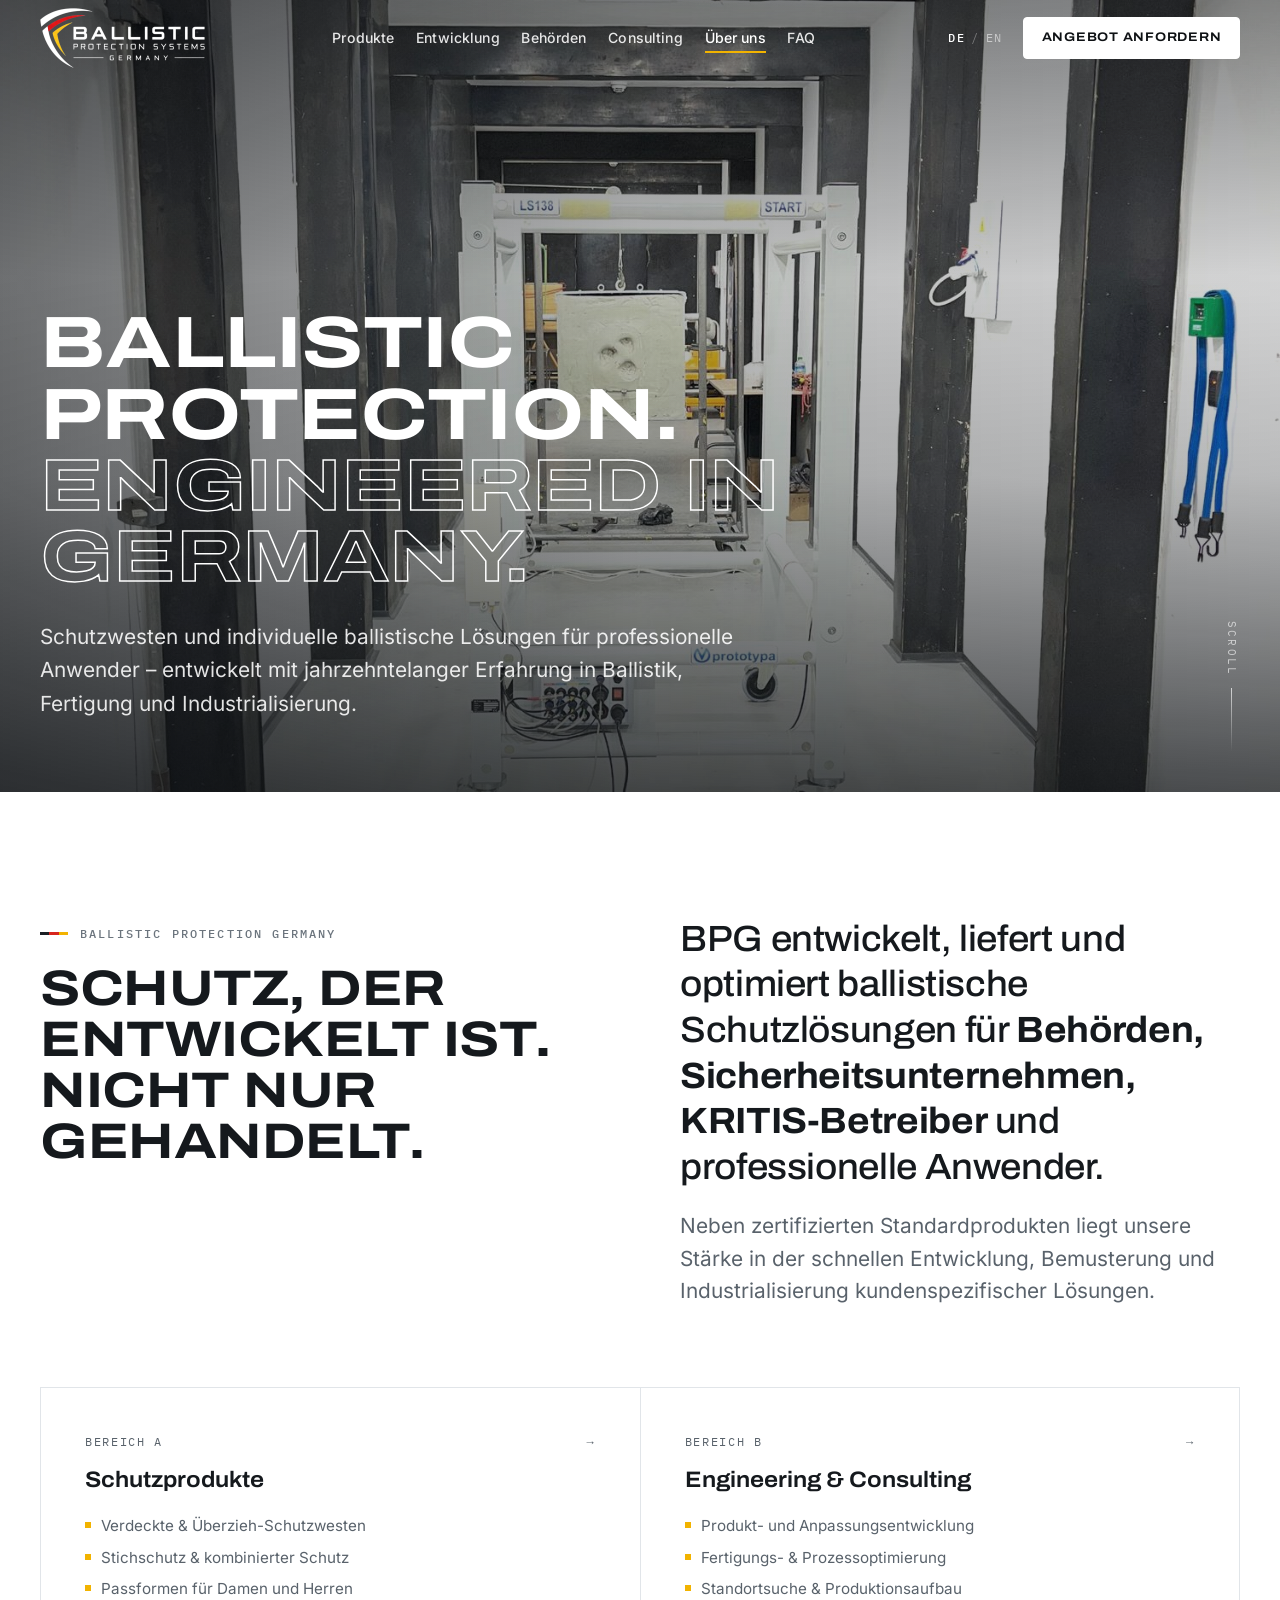
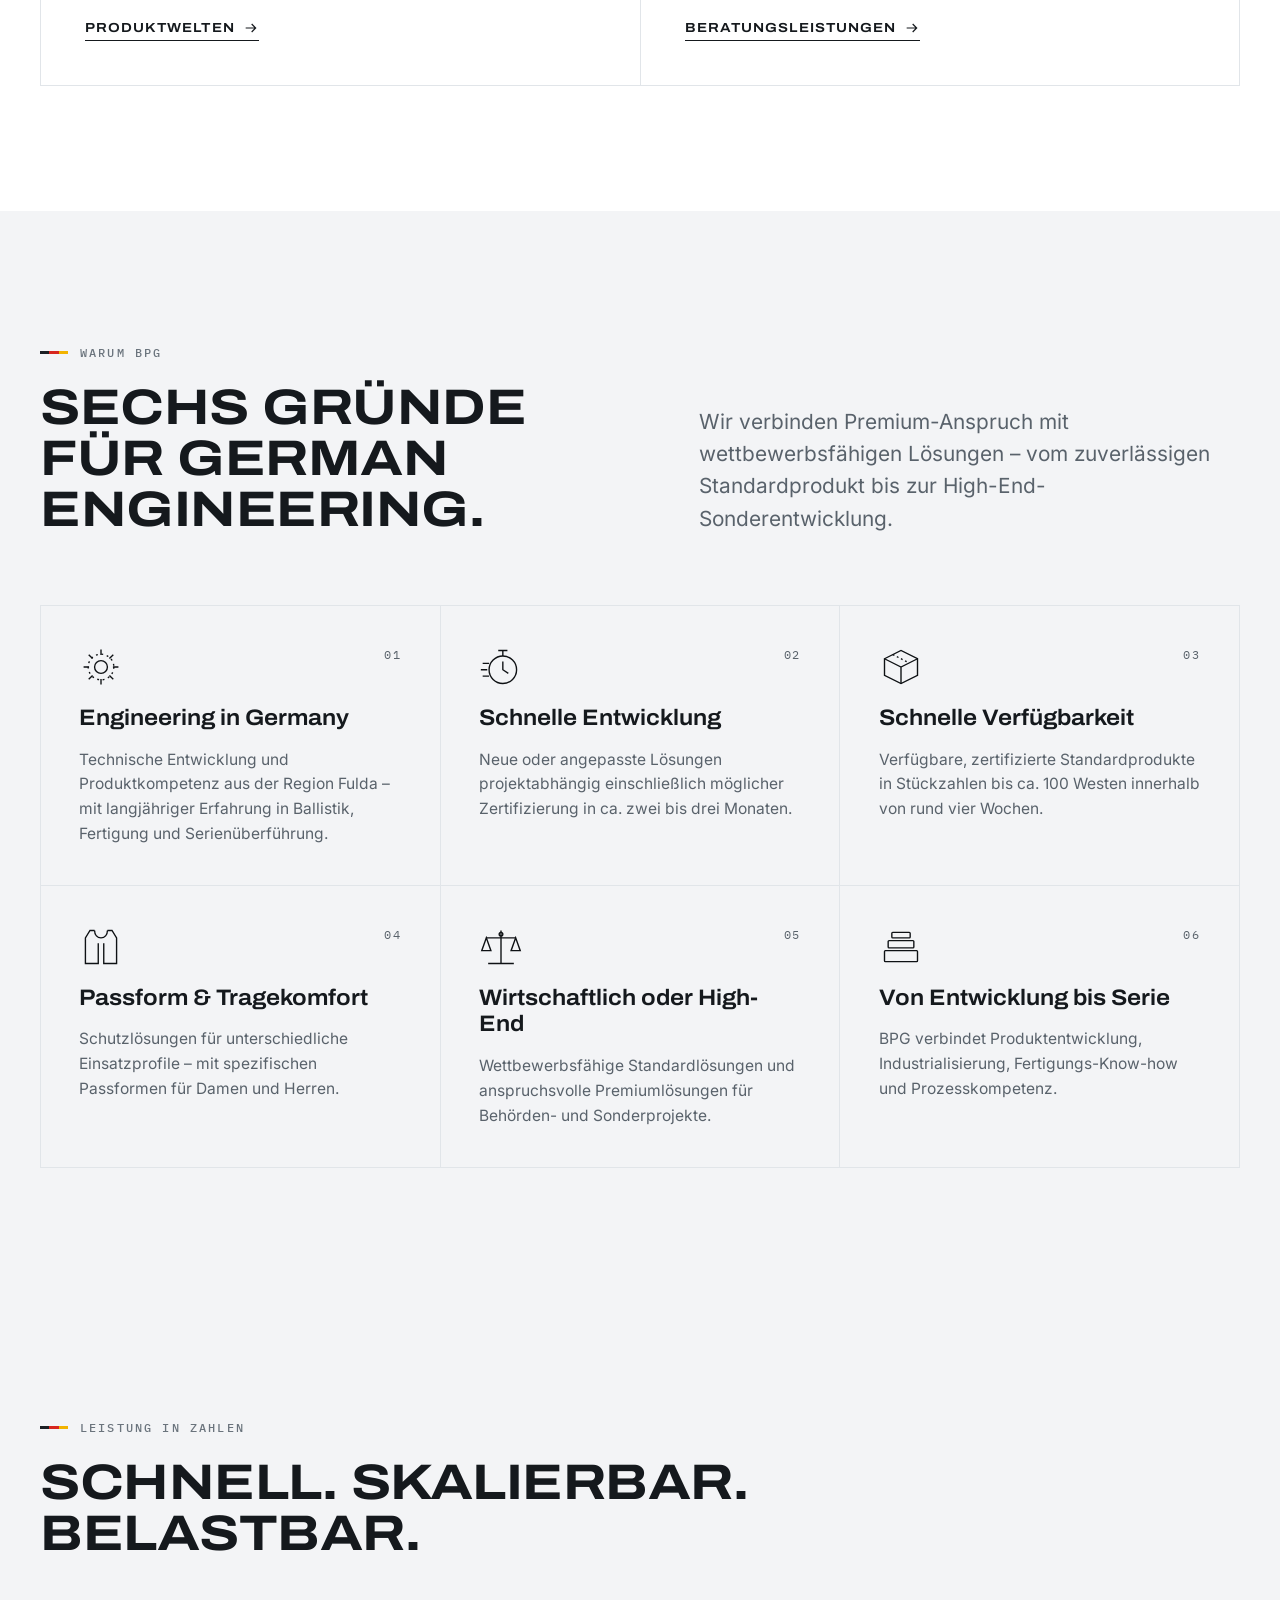
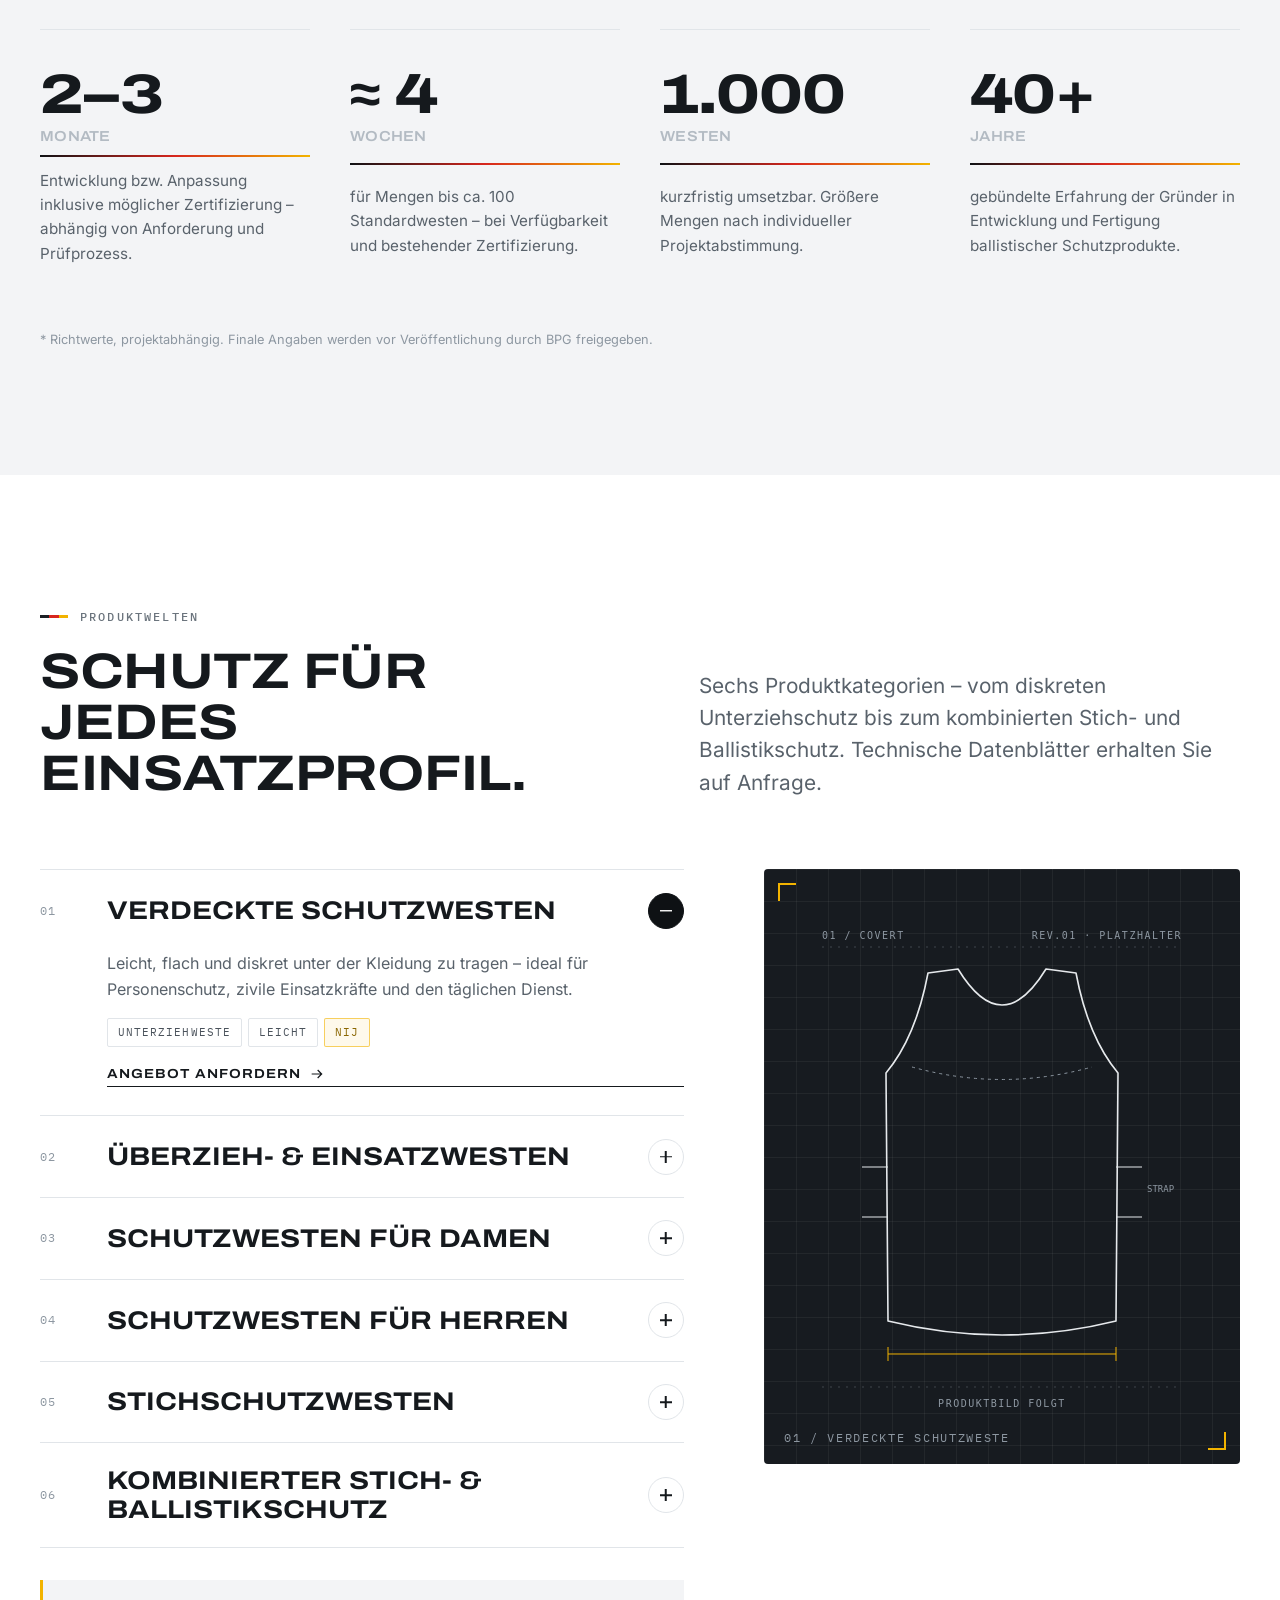
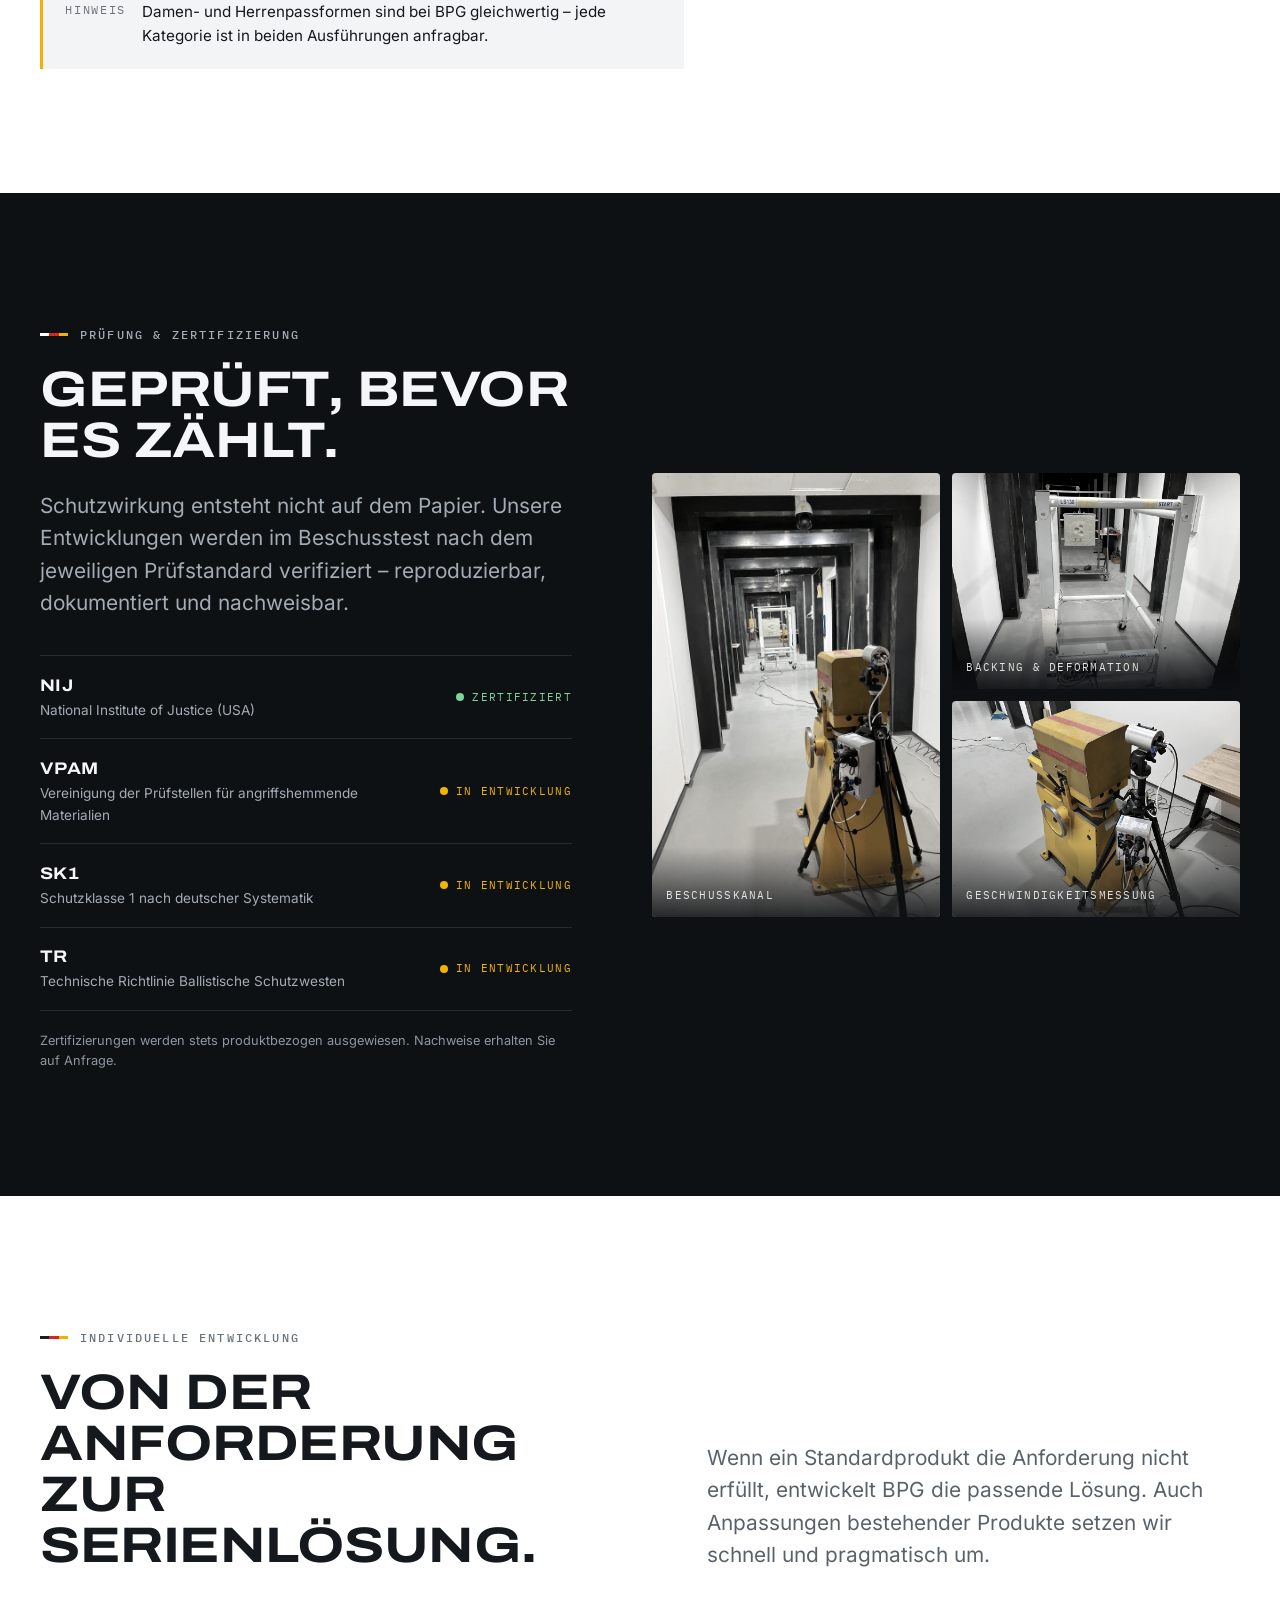
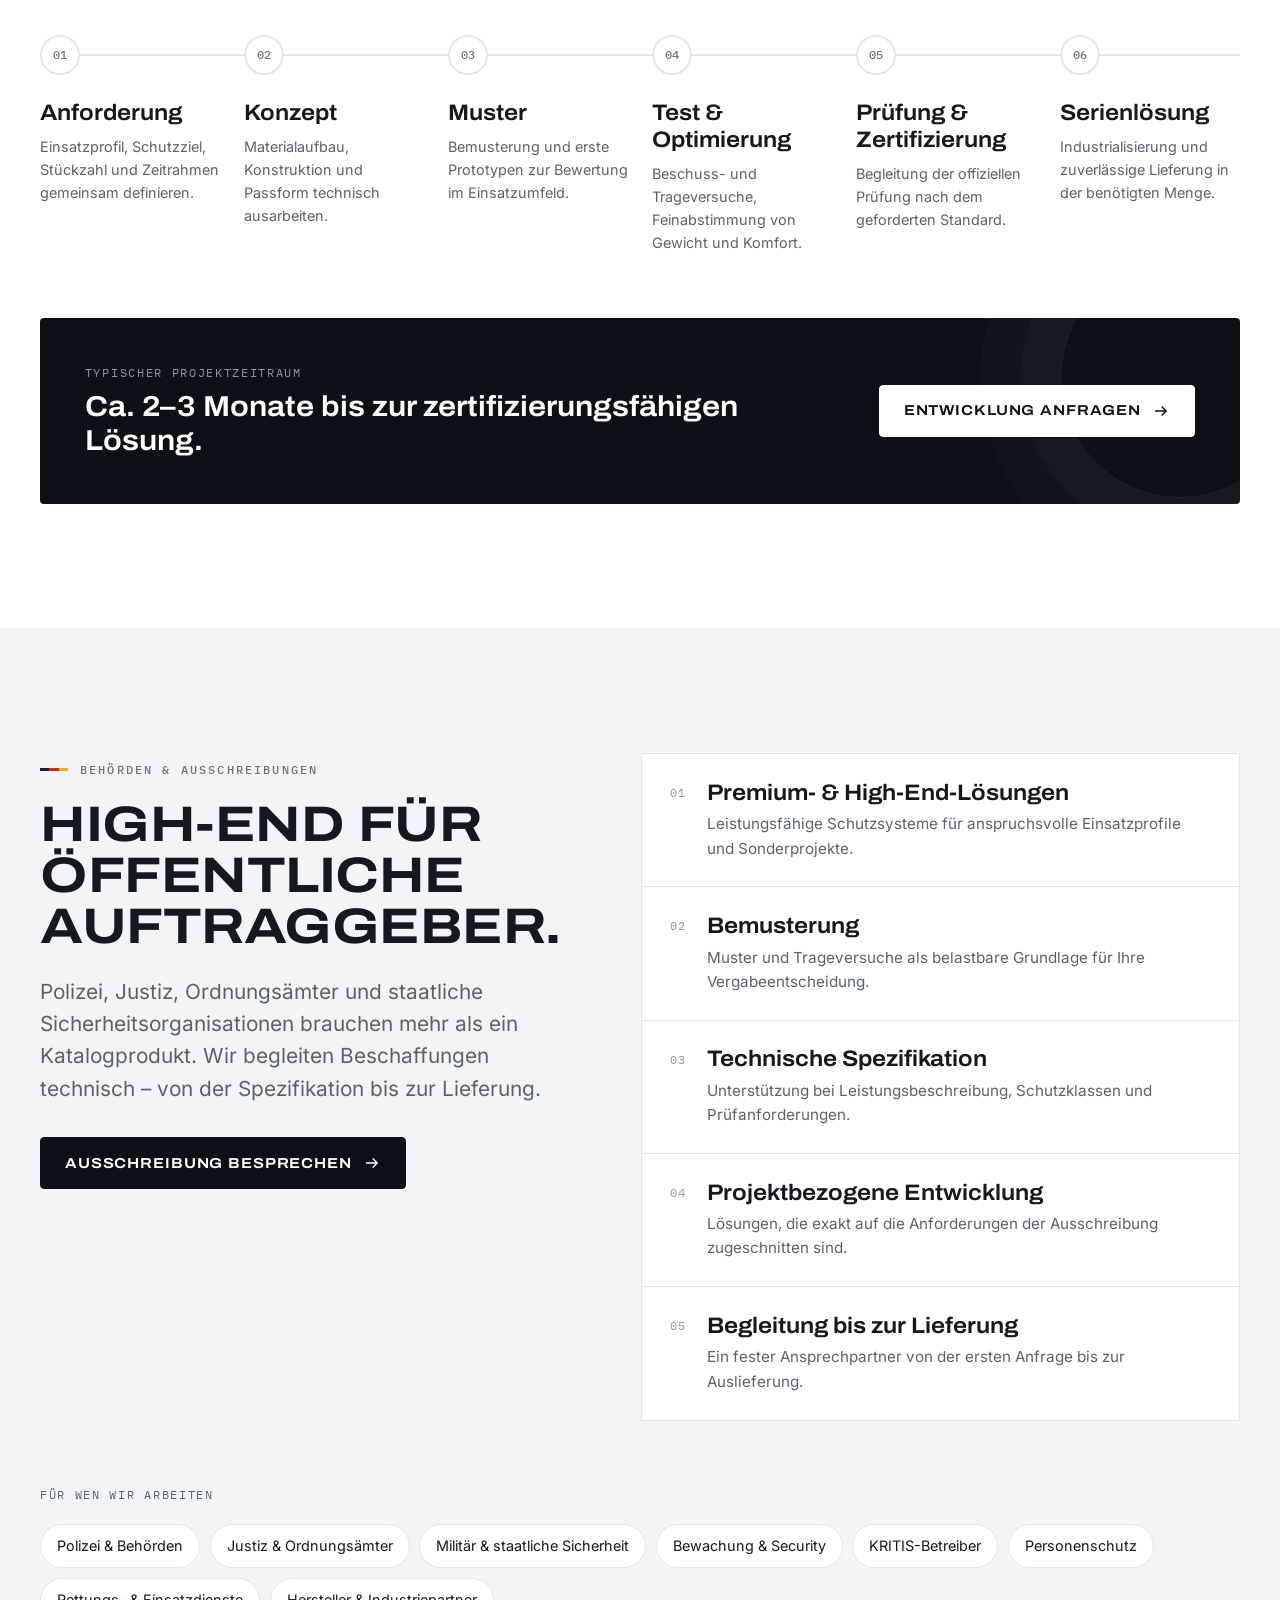
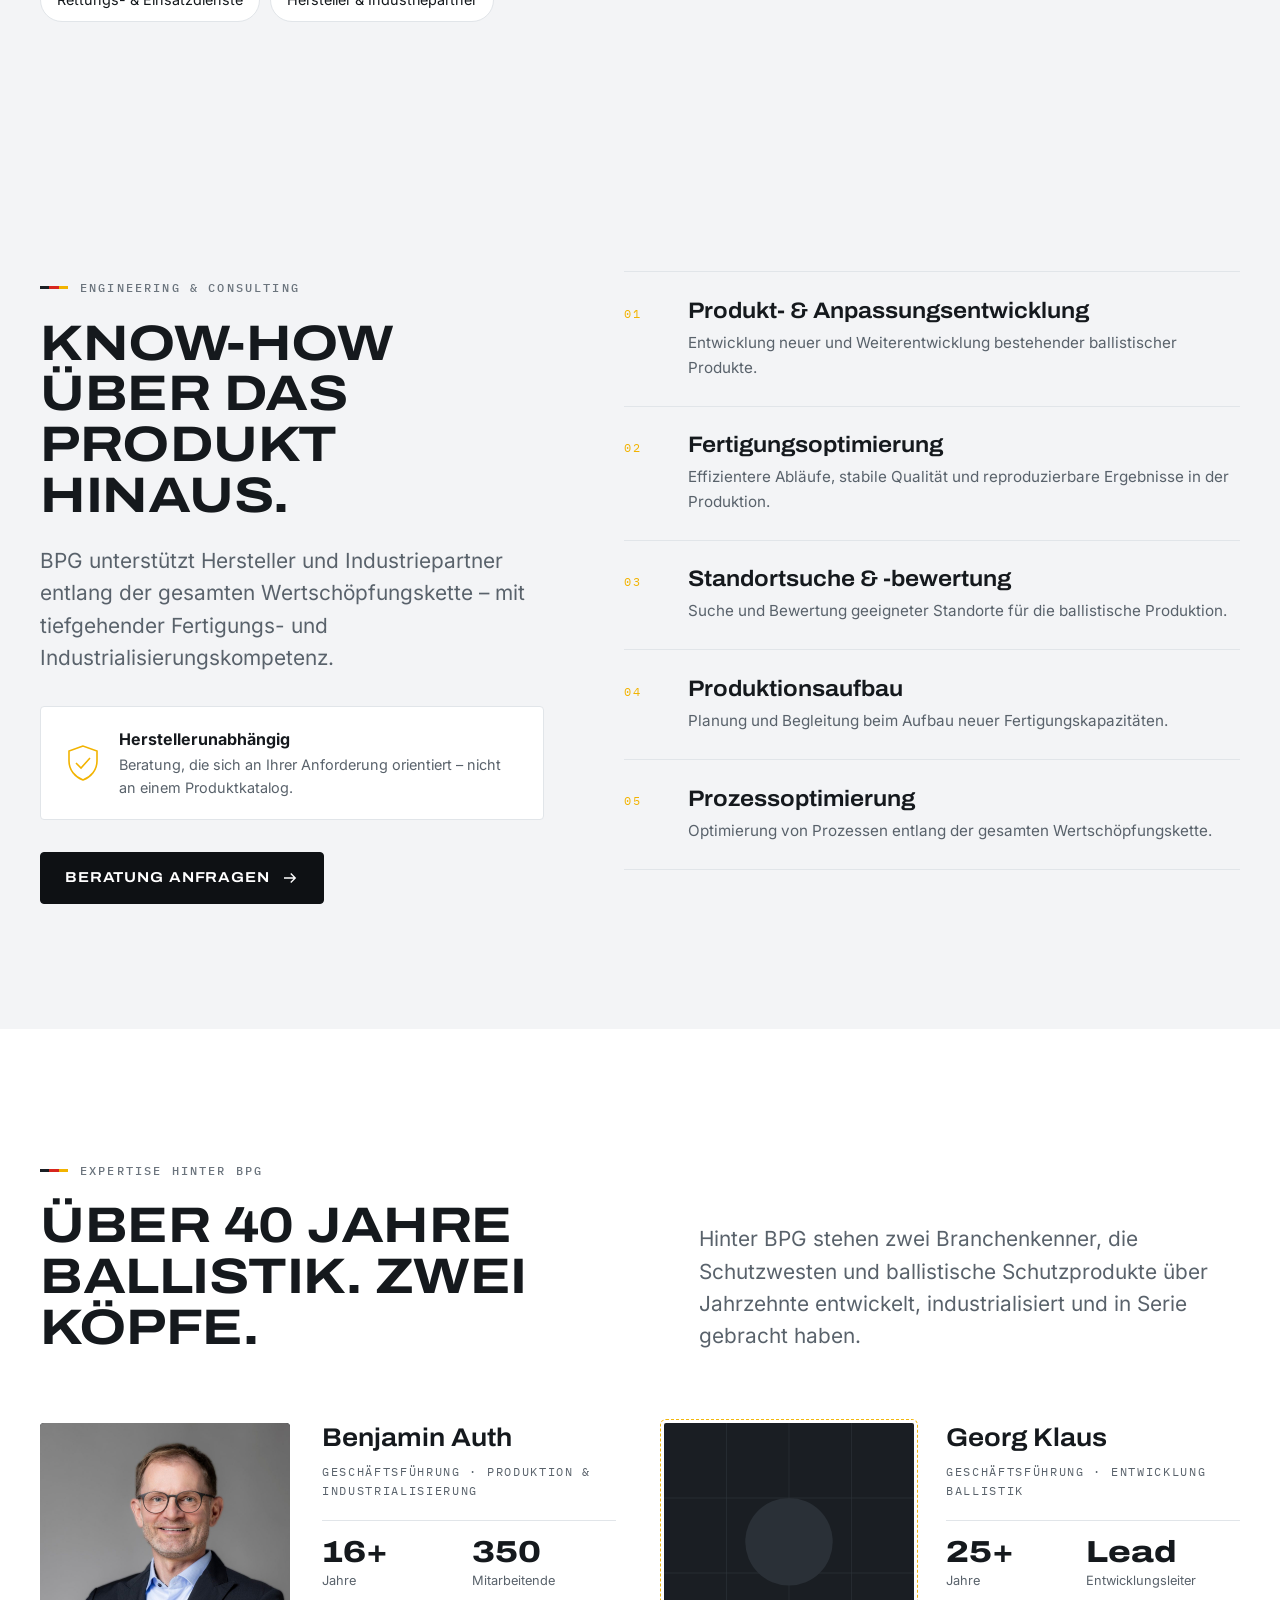
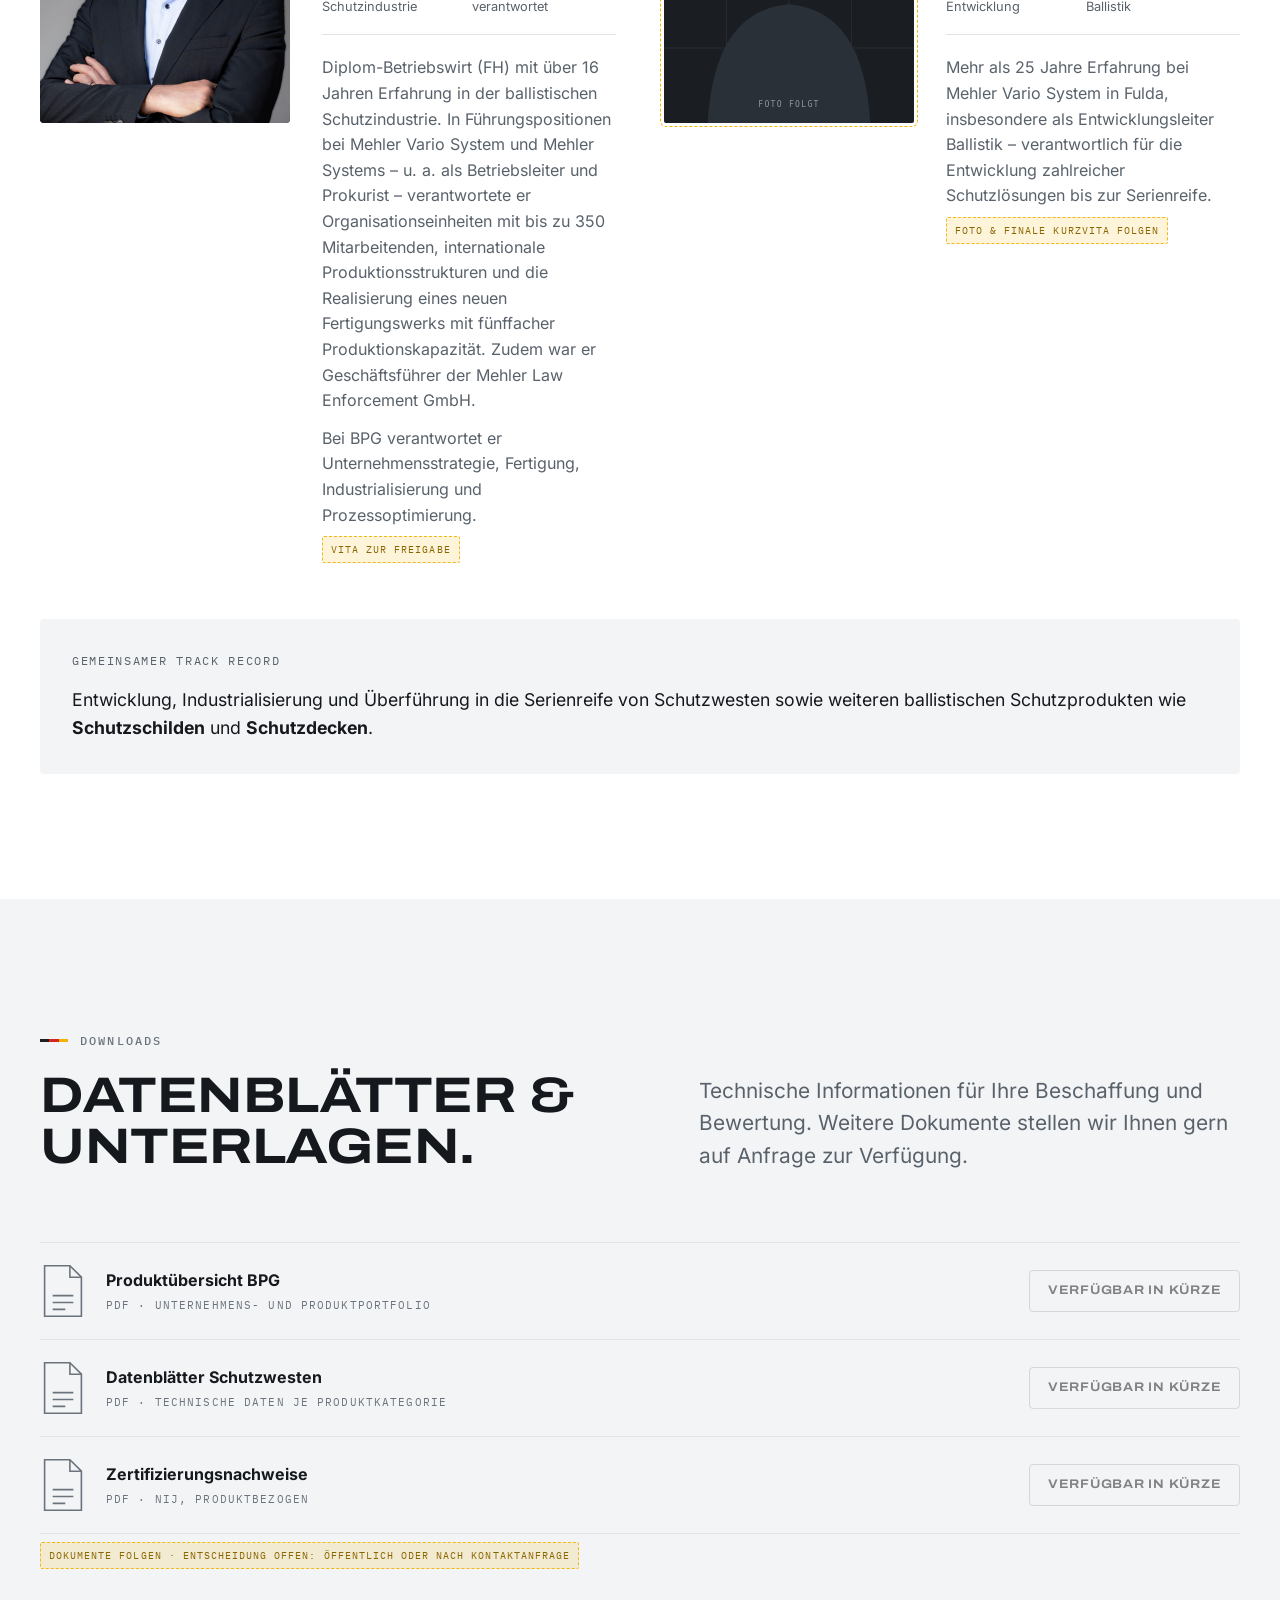
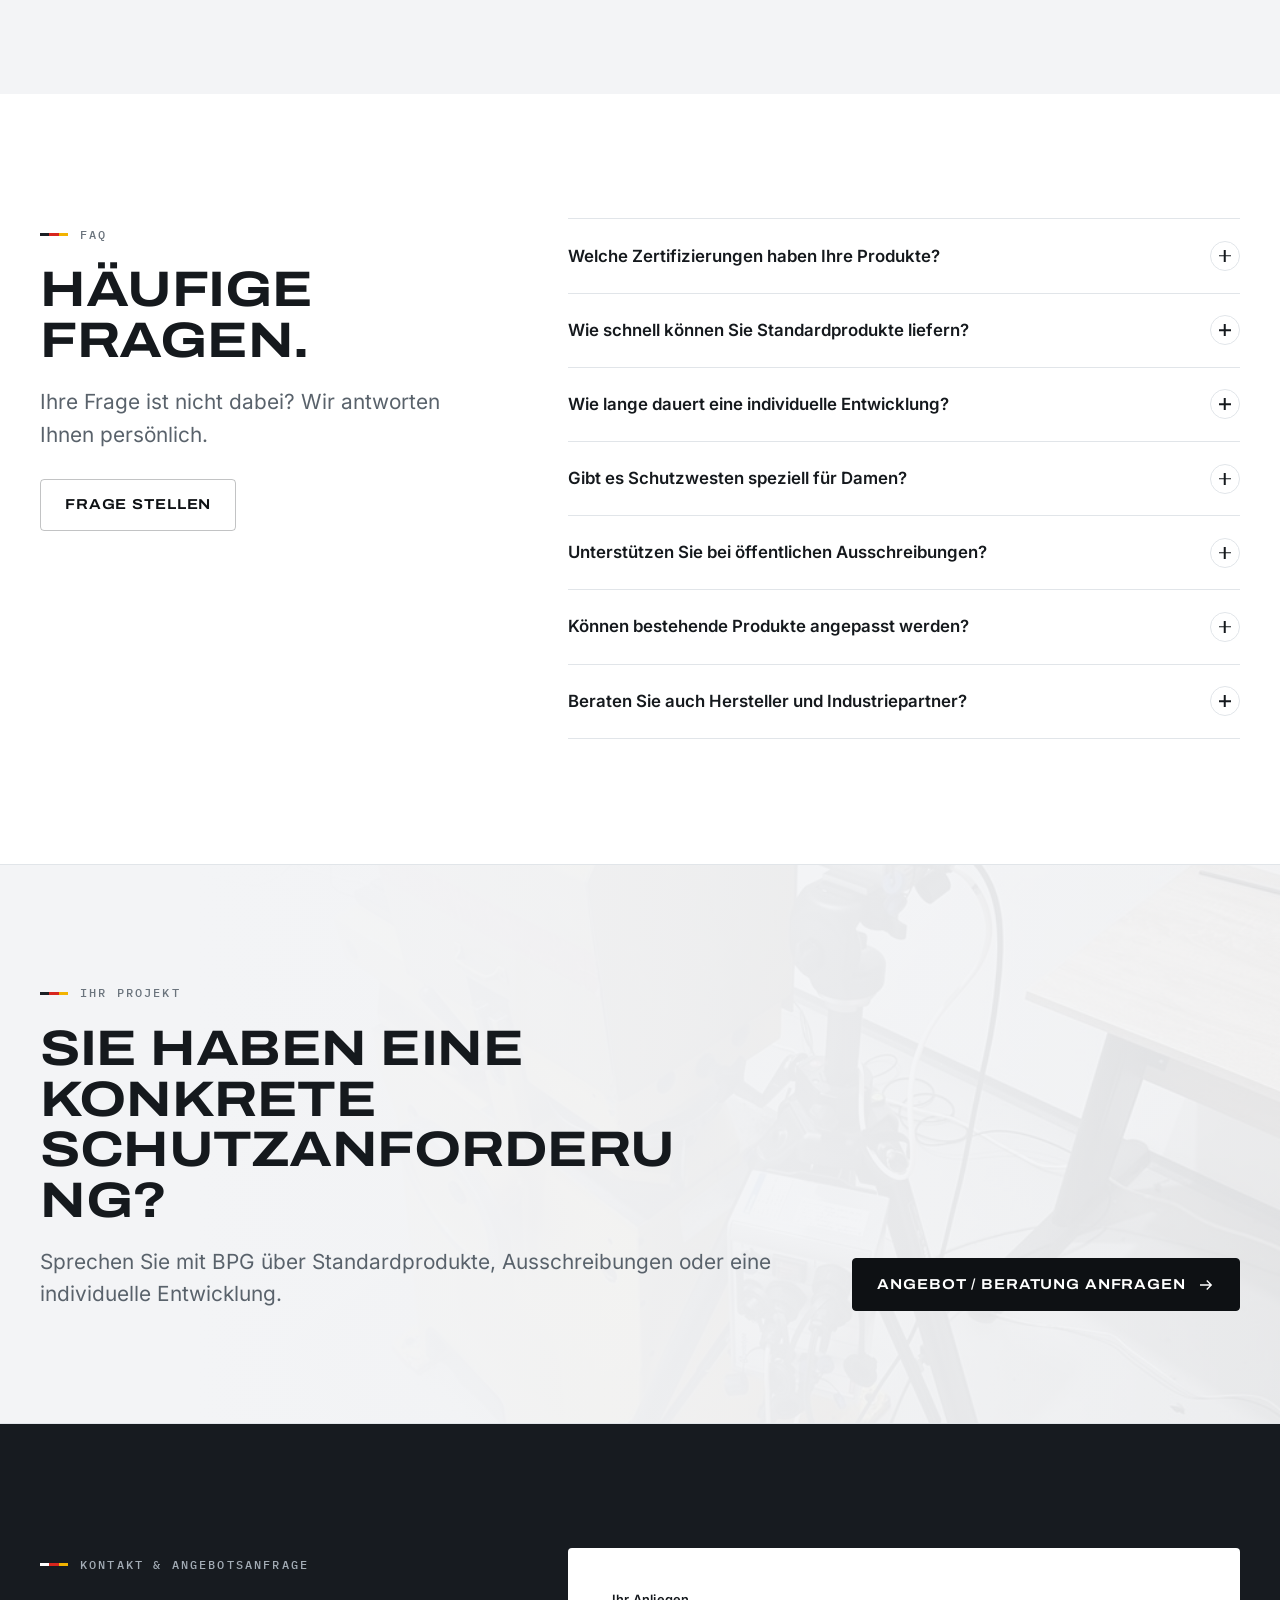
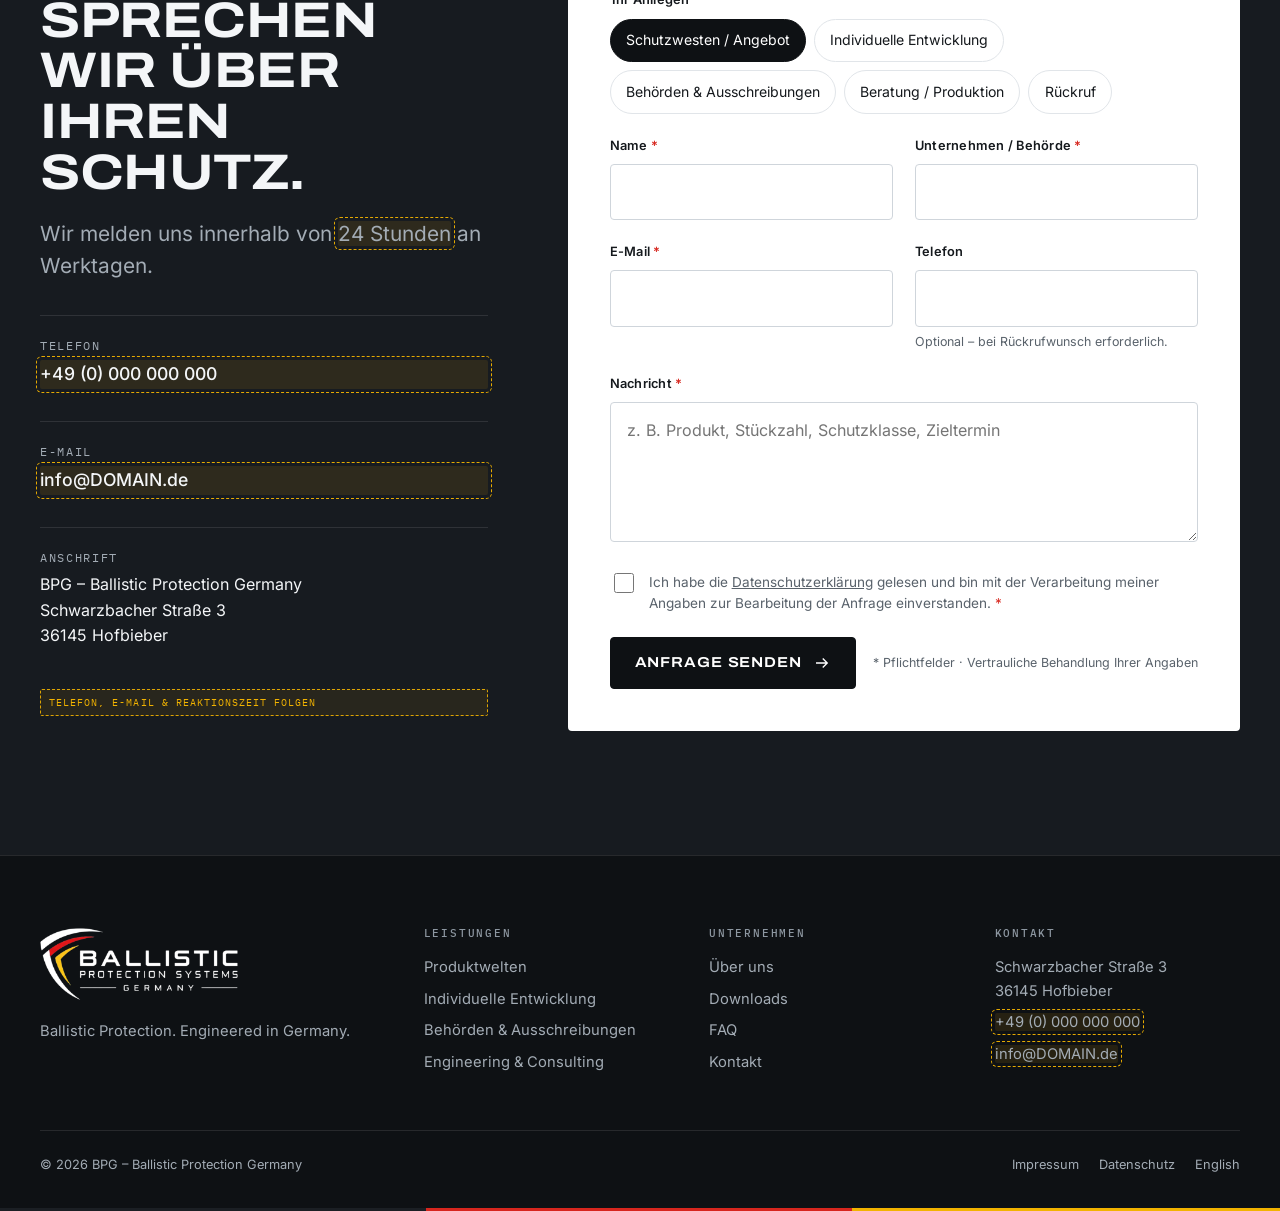
==== commit 544bc4e1: "Light Refresh: BPG, hellerer Hero, weniger dunkle Sektionen, Entwurfs-UI entfernt Co-authored-by: Cu" ====
--- a/index.html
+++ b/index.html
@@ -3,7 +3,7 @@
 <head>
   <meta charset="utf-8">
   <meta name="viewport" content="width=device-width, initial-scale=1">
-  <title>Ballistische Schutzwesten aus Deutschland | Ballistic Protection Systems Germany</title>
+  <title>Ballistische Schutzwesten aus Deutschland | Ballistic Protection Germany</title>
   <meta name="description" content="Ballistische Schutzwesten, Stichschutz und individuelle Schutzlösungen – Engineered in Germany. NIJ-zertifizierte Produkte, schnelle Entwicklung und kurze Lieferzeiten für Behörden, Sicherheitsunternehmen und KRITIS.">
   <meta name="robots" content="noindex, nofollow"><!-- ENTWURF: vor Go-live entfernen -->
   <meta name="theme-color" content="#0e1114">
@@ -30,7 +30,7 @@
   {
     "@context": "https://schema.org",
     "@type": "Organization",
-    "name": "BPSG – Ballistic Protection Systems Germany",
+    "name": "BPG – Ballistic Protection Germany",
     "url": "https://www.DOMAIN.de/",
     "logo": "https://www.DOMAIN.de/assets/img/logo-dark.png",
     "address": {
@@ -71,8 +71,8 @@
 <!-- ================= HEADER ================= -->
 <header class="site-header">
   <div class="container">
-    <a class="brand" href="#top" aria-label="Ballistic Protection Systems Germany – zur Startseite">
-      <img class="logo-light" src="assets/img/logo-light.png" alt="Ballistic Protection Systems Germany" width="1320" height="480">
+    <a class="brand" href="#top" aria-label="Ballistic Protection Germany – zur Startseite">
+      <img class="logo-light" src="assets/img/logo-light.png" alt="Ballistic Protection Germany" width="1320" height="480">
       <img class="logo-dark" src="assets/img/logo-dark.png" alt="" width="1320" height="480">
     </a>
     <nav class="nav" aria-label="Hauptnavigation">
@@ -115,25 +115,12 @@
     <img src="assets/img/test-tunnel.jpg" alt="Beschusskanal in einem ballistischen Prüflabor" fetchpriority="high" width="1500" height="2000">
   </div>
   <div class="container hero__content on-dark">
-    <p class="eyebrow hero__eyebrow">Ballistic Protection · Hofbieber / Fulda</p>
     <h1 class="display">
       <span class="line"><span>Ballistic</span></span>
       <span class="line"><span>Protection.</span></span>
       <span class="line"><span class="accent">Engineered in Germany.</span></span>
     </h1>
     <p class="hero__sub">Schutzwesten und individuelle ballistische Lösungen für professionelle Anwender – entwickelt mit jahrzehntelanger Erfahrung in Ballistik, Fertigung und Industrialisierung.</p>
-    <div class="btn-row">
-      <a class="btn btn--light" href="#kontakt" data-topic="angebot">Angebot anfordern <svg><use href="#i-arrow"/></svg></a>
-      <a class="btn btn--ghost-light" href="#entwicklung">Individuelle Lösung entwickeln</a>
-    </div>
-  </div>
-  <div class="container">
-    <div class="hero__facts">
-      <div class="hero__fact"><strong>NIJ</strong><span>zertifizierte Produkte</span></div>
-      <div class="hero__fact"><strong>2–3 Monate</strong><span>Entwicklung inkl. Zertifizierung*</span></div>
-      <div class="hero__fact"><strong>≈ 4 Wochen</strong><span>bis 100 Standardwesten*</span></div>
-      <div class="hero__fact"><strong>Damen &amp; Herren</strong><span>differenzierte Passformen</span></div>
-    </div>
   </div>
   <span class="scroll-cue" aria-hidden="true">Scroll</span>
 </section>
@@ -143,11 +130,11 @@
   <div class="container">
     <div class="intro-grid">
       <div class="reveal">
-        <p class="eyebrow">Ballistic Protection Systems Germany</p>
+        <p class="eyebrow">Ballistic Protection Germany</p>
         <h2 class="h2" id="intro-title" style="margin-top:1.25rem">Schutz, der entwickelt ist. Nicht nur gehandelt.</h2>
       </div>
       <div class="reveal reveal-d1">
-        <p class="intro-statement">BPSG entwickelt, liefert und optimiert ballistische Schutzlösungen für <strong>Behörden, Sicherheitsunternehmen, KRITIS-Betreiber</strong> und professionelle Anwender.</p>
+        <p class="intro-statement">BPG entwickelt, liefert und optimiert ballistische Schutzlösungen für <strong>Behörden, Sicherheitsunternehmen, KRITIS-Betreiber</strong> und professionelle Anwender.</p>
         <p class="lead" style="margin-top:1.25rem">Neben zertifizierten Standardprodukten liegt unsere Stärke in der schnellen Entwicklung, Bemusterung und Industrialisierung kundenspezifischer Lösungen.</p>
       </div>
       <div class="pillars reveal reveal-d2">
@@ -181,7 +168,7 @@
   <div class="container">
     <div class="section-head section-head--split">
       <div class="reveal">
-        <p class="eyebrow">Warum BPSG</p>
+        <p class="eyebrow">Warum BPG</p>
         <h2 class="h2" id="usp-title" style="margin-top:1.25rem">Sechs Gründe für German Engineering.</h2>
       </div>
       <p class="lead reveal reveal-d1">Wir verbinden Premium-Anspruch mit wettbewerbsfähigen Lösungen – vom zuverlässigen Standardprodukt bis zur High-End-Sonderentwicklung.</p>
@@ -215,14 +202,14 @@
       <article class="usp reveal reveal-d2">
         <div class="usp__head"><svg class="usp__icon"><use href="#u-series"/></svg><span class="mono muted">06</span></div>
         <h3 class="h3">Von Entwicklung bis Serie</h3>
-        <p>BPSG verbindet Produktentwicklung, Industrialisierung, Fertigungs-Know-how und Prozesskompetenz.</p>
+        <p>BPG verbindet Produktentwicklung, Industrialisierung, Fertigungs-Know-how und Prozesskompetenz.</p>
       </article>
     </div>
   </div>
 </section>
 
 <!-- ================= 04 KENNZAHLEN ================= -->
-<section class="section section--dark grid-bg on-dark" id="kennzahlen" aria-labelledby="stats-title">
+<section class="section section--paper" id="kennzahlen" aria-labelledby="stats-title">
   <div class="container">
     <div class="section-head">
       <p class="eyebrow reveal">Leistung in Zahlen</p>
@@ -250,7 +237,7 @@
         <p class="stat__label">gebündelte Erfahrung der Gründer in Entwicklung und Fertigung ballistischer Schutzprodukte.</p>
       </div>
     </div>
-    <p class="stats-note">* Richtwerte, projektabhängig. Finale Angaben werden vor Veröffentlichung durch BPSG freigegeben.</p>
+    <p class="stats-note">* Richtwerte, projektabhängig. Finale Angaben werden vor Veröffentlichung durch BPG freigegeben.</p>
   </div>
 </section>
 
@@ -333,7 +320,7 @@
             <a class="link-arrow" href="#kontakt" data-topic="angebot">Angebot anfordern <svg><use href="#i-arrow"/></svg></a>
           </div></div></div>
         </div>
-        <div class="fit-note"><span class="mono" style="color:var(--steel-500)">Hinweis</span><span>Damen- und Herrenpassformen sind bei BPSG gleichwertig – jede Kategorie ist in beiden Ausführungen anfragbar.</span></div>
+        <div class="fit-note"><span class="mono" style="color:var(--steel-500)">Hinweis</span><span>Damen- und Herrenpassformen sind bei BPG gleichwertig – jede Kategorie ist in beiden Ausführungen anfragbar.</span></div>
       </div>
 
       <div class="product-stage" aria-hidden="true">
@@ -381,7 +368,7 @@
         <p class="eyebrow">Individuelle Entwicklung</p>
         <h2 class="h2" id="dev-title" style="margin-top:1.25rem">Von der Anforderung zur Serienlösung.</h2>
       </div>
-      <p class="lead reveal reveal-d1">Wenn ein Standardprodukt die Anforderung nicht erfüllt, entwickelt BPSG die passende Lösung. Auch Anpassungen bestehender Produkte setzen wir schnell und pragmatisch um.</p>
+      <p class="lead reveal reveal-d1">Wenn ein Standardprodukt die Anforderung nicht erfüllt, entwickelt BPG die passende Lösung. Auch Anpassungen bestehender Produkte setzen wir schnell und pragmatisch um.</p>
     </div>
 
     <div class="timeline" role="list">
@@ -437,18 +424,18 @@
 </section>
 
 <!-- ================= 09 ENGINEERING & CONSULTING ================= -->
-<section class="section section--dark on-dark" id="consulting" aria-labelledby="cons-title">
+<section class="section section--paper" id="consulting" aria-labelledby="cons-title">
   <div class="container consult-grid">
     <div>
       <p class="eyebrow reveal">Engineering &amp; Consulting</p>
       <h2 class="h2 reveal reveal-d1" id="cons-title" style="margin-top:1.25rem">Know-how über das Produkt hinaus.</h2>
-      <p class="lead reveal reveal-d2" style="margin-top:1.5rem">BPSG unterstützt Hersteller und Industriepartner entlang der gesamten Wertschöpfungskette – mit tiefgehender Fertigungs- und Industrialisierungskompetenz.</p>
+      <p class="lead reveal reveal-d2" style="margin-top:1.5rem">BPG unterstützt Hersteller und Industriepartner entlang der gesamten Wertschöpfungskette – mit tiefgehender Fertigungs- und Industrialisierungskompetenz.</p>
       <div class="badge-box reveal reveal-d3">
         <svg><use href="#i-shield"/></svg>
         <div><strong>Herstellerunabhängig</strong><p class="muted" style="font-size:.9rem">Beratung, die sich an Ihrer Anforderung orientiert – nicht an einem Produktkatalog.</p></div>
       </div>
       <div class="btn-row reveal reveal-d3" style="margin-top:2rem">
-        <a class="btn btn--light" href="#kontakt" data-topic="beratung">Beratung anfragen <svg><use href="#i-arrow"/></svg></a>
+        <a class="btn" href="#kontakt" data-topic="beratung">Beratung anfragen <svg><use href="#i-arrow"/></svg></a>
       </div>
     </div>
     <div class="consult-list reveal reveal-d1">
@@ -466,10 +453,10 @@
   <div class="container">
     <div class="section-head section-head--split">
       <div class="reveal">
-        <p class="eyebrow">Expertise hinter BPSG</p>
+        <p class="eyebrow">Expertise hinter BPG</p>
         <h2 class="h2" id="team-title" style="margin-top:1.25rem">Über 40 Jahre Ballistik. Zwei Köpfe.</h2>
       </div>
-      <p class="lead reveal reveal-d1">Hinter BPSG stehen zwei Branchenkenner, die Schutzwesten und ballistische Schutzprodukte über Jahrzehnte entwickelt, industrialisiert und in Serie gebracht haben.</p>
+      <p class="lead reveal reveal-d1">Hinter BPG stehen zwei Branchenkenner, die Schutzwesten und ballistische Schutzprodukte über Jahrzehnte entwickelt, industrialisiert und in Serie gebracht haben.</p>
     </div>
 
     <div class="team-grid">
@@ -483,7 +470,7 @@
             <div><strong data-count="350">350</strong><span>Mitarbeitende verantwortet</span></div>
           </div>
           <p style="margin-top:1.25rem">Diplom-Betriebswirt (FH) mit über 16 Jahren Erfahrung in der ballistischen Schutzindustrie. In Führungspositionen bei Mehler Vario System und Mehler Systems – u. a. als Betriebsleiter und Prokurist – verantwortete er Organisationseinheiten mit bis zu 350 Mitarbeitenden, internationale Produktionsstrukturen und die Realisierung eines neuen Fertigungswerks mit fünffacher Produktionskapazität. Zudem war er Geschäftsführer der Mehler Law Enforcement GmbH.</p>
-          <p style="margin-top:.75rem">Bei BPSG verantwortet er Unternehmensstrategie, Fertigung, Industrialisierung und Prozessoptimierung.</p>
+          <p style="margin-top:.75rem">Bei BPG verantwortet er Unternehmensstrategie, Fertigung, Industrialisierung und Prozessoptimierung.</p>
           <span class="ph-note">Vita zur Freigabe</span>
         </div>
       </article>
@@ -520,7 +507,7 @@
       <p class="lead reveal reveal-d1">Technische Informationen für Ihre Beschaffung und Bewertung. Weitere Dokumente stellen wir Ihnen gern auf Anfrage zur Verfügung.</p>
     </div>
     <div class="dl-list reveal">
-      <div class="dl"><svg class="dl__icon"><use href="#i-file"/></svg><div><strong>Produktübersicht BPSG</strong><p class="dl__meta">PDF · Unternehmens- und Produktportfolio</p></div><span class="btn btn--ghost btn--sm" aria-disabled="true">Verfügbar in Kürze</span></div>
+      <div class="dl"><svg class="dl__icon"><use href="#i-file"/></svg><div><strong>Produktübersicht BPG</strong><p class="dl__meta">PDF · Unternehmens- und Produktportfolio</p></div><span class="btn btn--ghost btn--sm" aria-disabled="true">Verfügbar in Kürze</span></div>
       <div class="dl"><svg class="dl__icon"><use href="#i-file"/></svg><div><strong>Datenblätter Schutzwesten</strong><p class="dl__meta">PDF · Technische Daten je Produktkategorie</p></div><span class="btn btn--ghost btn--sm" aria-disabled="true">Verfügbar in Kürze</span></div>
       <div class="dl"><svg class="dl__icon"><use href="#i-file"/></svg><div><strong>Zertifizierungsnachweise</strong><p class="dl__meta">PDF · NIJ, produktbezogen</p></div><span class="btn btn--ghost btn--sm" aria-disabled="true">Verfügbar in Kürze</span></div>
     </div>
@@ -559,13 +546,13 @@
 <!-- ================= CTA-BAND ================= -->
 <section class="cta-band" aria-labelledby="cta-title">
   <div class="cta-band__bg" aria-hidden="true"><img src="assets/img/test-velocity-sm.jpg" alt="" loading="lazy"></div>
-  <div class="container on-dark">
+  <div class="container">
     <div>
       <p class="eyebrow reveal">Ihr Projekt</p>
       <h2 class="h2 reveal reveal-d1" id="cta-title" style="margin-top:1.25rem; max-width:18ch">Sie haben eine konkrete Schutzanforderung?</h2>
-      <p class="lead reveal reveal-d2" style="margin-top:1.25rem">Sprechen Sie mit BPSG über Standardprodukte, Ausschreibungen oder eine individuelle Entwicklung.</p>
-    </div>
-    <div class="reveal reveal-d3"><a class="btn btn--light" href="#kontakt" data-topic="angebot">Angebot / Beratung anfragen <svg><use href="#i-arrow"/></svg></a></div>
+      <p class="lead reveal reveal-d2" style="margin-top:1.25rem">Sprechen Sie mit BPG über Standardprodukte, Ausschreibungen oder eine individuelle Entwicklung.</p>
+    </div>
+    <div class="reveal reveal-d3"><a class="btn" href="#kontakt" data-topic="angebot">Angebot / Beratung anfragen <svg><use href="#i-arrow"/></svg></a></div>
   </div>
 </section>
 
@@ -588,7 +575,7 @@
       </div>
       <div class="contact-card reveal">
         <span class="mono muted">Anschrift</span>
-        <p>BPSG – Ballistic Protection Systems Germany<br>Schwarzbacher Straße 3<br>36145 Hofbieber</p>
+        <p>BPG – Ballistic Protection Germany<br>Schwarzbacher Straße 3<br>36145 Hofbieber</p>
       </div>
       <span class="ph-note">Telefon, E-Mail &amp; Reaktionszeit folgen</span>
     </div>
@@ -637,7 +624,7 @@
   <div class="container">
     <div class="footer-grid">
       <div class="footer-brand">
-        <img src="assets/img/logo-light.png" alt="Ballistic Protection Systems Germany" width="1320" height="480" loading="lazy">
+        <img src="assets/img/logo-light.png" alt="Ballistic Protection Germany" width="1320" height="480" loading="lazy">
         <p>Ballistic Protection. Engineered in Germany.</p>
       </div>
       <div>
@@ -654,7 +641,7 @@
       </div>
     </div>
     <div class="footer-bottom">
-      <span>© <span data-year>2026</span> BPSG – Ballistic Protection Systems Germany</span>
+      <span>© <span data-year>2026</span> BPG – Ballistic Protection Germany</span>
       <nav aria-label="Rechtliches"><a href="impressum.html">Impressum</a><a href="datenschutz.html">Datenschutz</a><a href="en/">English</a></nav>
     </div>
   </div>
@@ -667,9 +654,6 @@
   <a class="btn btn--ghost-light btn--icon" href="tel:+490000000000" aria-label="Anrufen"><svg><use href="#i-phone"/></svg></a>
 </div>
 
-<!-- Entwurfs-Schalter: Platzhalter ein-/ausblenden (vor Go-live entfernen) -->
-<button class="draft-toggle" type="button" aria-pressed="false" title="Platzhalter-Markierungen ein-/ausblenden"><span class="dot"></span>Entwurf · Platzhalter</button>
-
 <script src="assets/js/main.js" defer></script>
 </body>
 </html>
--- a/assets/css/style.css
+++ b/assets/css/style.css
@@ -1,5 +1,5 @@
 /* =========================================================
-   BPSG – Ballistic Protection Systems Germany
+   BPG – Ballistic Protection Germany
    Design-System & Styles (Entwurf v0.1)
    ========================================================= */
 
@@ -272,24 +272,23 @@
 
 /* ---------- Hero ---------- */
 .hero {
-  position: relative; min-height: 100svh; display: flex; flex-direction: column; justify-content: flex-end;
-  color: #fff; background: var(--ink); overflow: hidden; isolation: isolate;
+  position: relative; min-height: min(88svh, 920px); display: flex; flex-direction: column; justify-content: flex-end;
+  color: #fff; background: var(--paper); overflow: hidden; isolation: isolate;
 }
 .hero__media { position: absolute; inset: 0; z-index: -2; }
 .hero__media img {
-  width: 100%; height: 100%; object-fit: cover; object-position: 50% 45%;
-  filter: grayscale(.35) contrast(1.08) brightness(.82);
-  transform: scale(1.08); animation: heroZoom 22s var(--ease) forwards;
+  width: 100%; height: 100%; object-fit: cover; object-position: 50% 42%;
+  filter: grayscale(.15) contrast(1.04) brightness(.95);
+  transform: scale(1.04); animation: heroZoom 22s var(--ease) forwards;
 }
 @keyframes heroZoom { to { transform: scale(1); } }
 .hero::before {
   content: ""; position: absolute; inset: 0; z-index: -1;
   background:
-    linear-gradient(180deg, rgba(14,17,20,.7) 0%, rgba(14,17,20,.15) 30%, rgba(14,17,20,.35) 55%, rgba(14,17,20,.94) 100%),
-    linear-gradient(90deg, rgba(14,17,20,.85) 0%, rgba(14,17,20,.35) 55%, rgba(14,17,20,.15) 100%);
-}
-.hero__content { padding-top: calc(var(--header-h) + 3rem); padding-bottom: clamp(2rem, 1rem + 3vw, 3.5rem); }
-.hero__eyebrow { margin-bottom: 1.5rem; }
+    linear-gradient(180deg, rgba(14,17,20,.45) 0%, rgba(14,17,20,.08) 35%, rgba(14,17,20,.2) 60%, rgba(14,17,20,.72) 100%),
+    linear-gradient(90deg, rgba(14,17,20,.55) 0%, rgba(14,17,20,.18) 50%, rgba(14,17,20,.06) 100%);
+}
+.hero__content { padding-top: calc(var(--header-h) + 3rem); padding-bottom: clamp(2.5rem, 1.5rem + 4vw, 4.5rem); }
 .hero h1 { font-size: var(--fs-hero); line-height: .98; max-width: 14ch; }
 .hero h1 .line { display: block; overflow: hidden; }
 .hero h1 .line > span { display: inline-block; transform: translateY(105%); animation: lineUp 1.1s var(--ease) forwards; }
@@ -297,28 +296,11 @@
 .hero h1 .line:nth-child(3) > span { animation-delay: .24s; }
 .hero h1 .accent { color: transparent; -webkit-text-stroke: 1.5px #fff; }
 @keyframes lineUp { to { transform: none; } }
-.hero__sub { margin-top: 1.75rem; max-width: 56ch; font-size: var(--fs-lead); color: rgba(255,255,255,.82); opacity: 0; animation: fadeUp 1s .5s var(--ease) forwards; }
-.hero .btn-row { margin-top: 2.25rem; opacity: 0; animation: fadeUp 1s .65s var(--ease) forwards; }
+.hero__sub { margin-top: 1.75rem; max-width: 56ch; font-size: var(--fs-lead); color: rgba(255,255,255,.88); opacity: 0; animation: fadeUp 1s .5s var(--ease) forwards; }
 @keyframes fadeUp { from { opacity: 0; transform: translateY(16px); } to { opacity: 1; transform: none; } }
 
-.hero__facts {
-  border-top: 1px solid rgba(255,255,255,.16);
-  display: grid; grid-template-columns: repeat(2, 1fr);
-  opacity: 0; animation: fadeUp 1s .85s var(--ease) forwards;
-}
-.hero__fact { padding: 1.25rem 1rem 1.25rem 0; border-right: 1px solid rgba(255,255,255,.12); }
-.hero__fact:nth-child(2n) { border-right: 0; padding-left: 1rem; }
-.hero__fact:nth-child(n+3) { border-top: 1px solid rgba(255,255,255,.12); }
-.hero__fact strong { display: block; font-family: var(--font-display); font-stretch: 118%; font-size: clamp(1.05rem, .9rem + .6vw, 1.4rem); font-weight: 700; text-transform: uppercase; }
-.hero__fact span { font-family: var(--font-mono); font-size: .68rem; letter-spacing: .12em; text-transform: uppercase; color: rgba(255,255,255,.62); }
-@media (min-width: 900px) {
-  .hero__facts { grid-template-columns: repeat(4, 1fr); }
-  .hero__fact, .hero__fact:nth-child(2n) { padding: 1.6rem 1.5rem; border-right: 1px solid rgba(255,255,255,.12); border-top: 0; }
-  .hero__fact:first-child { padding-left: 0; }
-  .hero__fact:last-child { border-right: 0; }
-}
 .scroll-cue {
-  position: absolute; right: var(--gutter); bottom: 9.5rem; display: none; align-items: center; gap: .75rem;
+  position: absolute; right: var(--gutter); bottom: 2.5rem; display: none; align-items: center; gap: .75rem;
   writing-mode: vertical-rl; font-family: var(--font-mono); font-size: .68rem; letter-spacing: .2em; text-transform: uppercase; color: rgba(255,255,255,.6);
 }
 .scroll-cue::after { content: ""; width: 1px; height: 64px; background: linear-gradient(rgba(255,255,255,.7), transparent); animation: cue 2.2s ease-in-out infinite; transform-origin: top; }
@@ -361,8 +343,8 @@
 @media (min-width: 1050px) { .usp-grid { grid-template-columns: repeat(3, 1fr); } }
 
 /* ---------- Kennzahlen ---------- */
-.stats { display: grid; grid-template-columns: 1fr; border-top: 1px solid var(--line-dark); }
-.stat { padding: 2rem 0; border-bottom: 1px solid var(--line-dark); display: grid; gap: .75rem; }
+.stats { display: grid; grid-template-columns: 1fr; border-top: 1px solid var(--line); }
+.stat { padding: 2rem 0; border-bottom: 1px solid var(--line); display: grid; gap: .75rem; }
 .stat__num {
   font-family: var(--font-display); font-stretch: 125%; font-weight: 800;
   font-size: clamp(3.2rem, 2rem + 5vw, 5.5rem); line-height: .9; letter-spacing: -0.02em;
@@ -370,16 +352,16 @@
 }
 .stat__num > span { white-space: nowrap; }
 .stat__num small { font-size: max(.9rem, .26em); font-weight: 600; font-stretch: 110%; letter-spacing: .02em; color: var(--steel-300); text-transform: uppercase; }
-.stat__label { color: var(--text-inv-muted); max-width: 30ch; font-size: .95rem; }
-.stat__bar { height: 2px; background: var(--line-dark); position: relative; overflow: hidden; }
-.stat__bar::after { content: ""; position: absolute; inset: 0; background: linear-gradient(90deg, #fff, var(--brand-red), var(--brand-gold)); transform: scaleX(0); transform-origin: left; transition: transform 1.6s var(--ease); }
+.stat__label { color: var(--text-muted); max-width: 30ch; font-size: .95rem; }
+.stat__bar { height: 2px; background: var(--line); position: relative; overflow: hidden; }
+.stat__bar::after { content: ""; position: absolute; inset: 0; background: linear-gradient(90deg, var(--ink), var(--brand-red), var(--brand-gold)); transform: scaleX(0); transform-origin: left; transition: transform 1.6s var(--ease); }
 .stat.is-visible .stat__bar::after { transform: scaleX(1); }
 @media (min-width: 700px) {
   .stats { grid-template-columns: repeat(2, 1fr); column-gap: 3rem; }
 }
 @media (min-width: 1100px) {
   .stats { grid-template-columns: repeat(4, 1fr); column-gap: 2.5rem; border-top: 0; }
-  .stat { border-bottom: 0; border-top: 1px solid var(--line-dark); padding-top: 2.5rem; }
+  .stat { border-bottom: 0; border-top: 1px solid var(--line); padding-top: 2.5rem; }
   .stat__num { font-size: clamp(2.8rem, .6rem + 3.6vw, 4.4rem); flex-direction: column; align-items: flex-start; }
 }
 .stats-note { margin-top: 2rem; font-size: .8rem; color: var(--steel-400); }
@@ -504,16 +486,16 @@
 
 /* ---------- Consulting ---------- */
 .consult-grid { display: grid; gap: 3rem; }
-.consult-list { counter-reset: c; border-top: 1px solid var(--line-dark); }
+.consult-list { counter-reset: c; border-top: 1px solid var(--line); }
 .consult-item {
-  display: grid; grid-template-columns: 3rem 1fr; gap: 1rem; padding: 1.6rem 0; border-bottom: 1px solid var(--line-dark);
+  display: grid; grid-template-columns: 3rem 1fr; gap: 1rem; padding: 1.6rem 0; border-bottom: 1px solid var(--line);
   transition: padding .4s var(--ease);
 }
 .consult-item:hover { padding-left: .75rem; }
 .consult-item .mono { color: var(--brand-gold); padding-top: .35rem; }
-.consult-item p { color: var(--text-inv-muted); font-size: .95rem; margin-top: .4rem; max-width: 56ch; }
+.consult-item p { color: var(--text-muted); font-size: .95rem; margin-top: .4rem; max-width: 56ch; }
 .badge-box {
-  margin-top: 2rem; display: flex; gap: 1rem; align-items: center; padding: 1.25rem 1.4rem; border: 1px solid var(--line-dark); border-radius: var(--radius);
+  margin-top: 2rem; display: flex; gap: 1rem; align-items: center; padding: 1.25rem 1.4rem; border: 1px solid var(--line); border-radius: var(--radius); background: #fff;
 }
 .badge-box svg { width: 40px; height: 40px; flex: none; color: var(--brand-gold); }
 @media (min-width: 1000px) { .consult-grid { grid-template-columns: .9fr 1.1fr; gap: 5rem; } }
@@ -610,10 +592,10 @@
 @media (min-width: 1000px) { .contact-grid { grid-template-columns: .8fr 1.2fr; gap: 5rem; } }
 
 /* ---------- Abschluss-CTA ---------- */
-.cta-band { position: relative; overflow: hidden; background: var(--ink); color: #fff; }
-.cta-band__bg { position: absolute; inset: 0; opacity: .28; }
-.cta-band__bg img { width: 100%; height: 100%; object-fit: cover; filter: grayscale(1); }
-.cta-band::after { content: ""; position: absolute; inset: 0; background: linear-gradient(90deg, var(--ink) 20%, rgba(14,17,20,.6)); }
+.cta-band { position: relative; overflow: hidden; background: var(--paper); color: var(--text); border-block: 1px solid var(--line); }
+.cta-band__bg { position: absolute; inset: 0; opacity: .12; }
+.cta-band__bg img { width: 100%; height: 100%; object-fit: cover; filter: grayscale(.4) brightness(1.1); }
+.cta-band::after { content: ""; position: absolute; inset: 0; background: linear-gradient(90deg, var(--paper) 15%, rgba(243,244,246,.75) 55%, rgba(243,244,246,.35)); }
 .cta-band .container { position: relative; z-index: 1; display: grid; gap: 2rem; padding-block: clamp(4rem, 3rem + 5vw, 7rem); }
 @media (min-width: 900px) { .cta-band .container { grid-template-columns: 1fr auto; align-items: end; } }
 
@@ -655,17 +637,6 @@
 body.hide-ph .ph { outline: none; background: none; }
 body.hide-ph .ph-note { display: none; }
 
-.draft-toggle {
-  position: fixed; right: 1rem; bottom: 1rem; z-index: 85; display: flex; align-items: center; gap: .5rem;
-  background: var(--brand-gold); color: var(--ink); border: 0; border-radius: 100px; padding: .5rem .9rem; cursor: pointer;
-  font-family: var(--font-mono); font-size: .68rem; font-weight: 500; letter-spacing: .1em; text-transform: uppercase;
-  box-shadow: 0 6px 24px rgba(0,0,0,.25);
-}
-.draft-toggle .dot { width: 8px; height: 8px; border-radius: 50%; background: var(--ink); }
-body.hide-ph .draft-toggle { background: #fff; }
-body.hide-ph .draft-toggle .dot { background: var(--steel-400); }
-@media (max-width: 1099px) { .draft-toggle { bottom: 5.2rem; } }
-
 /* ---------- Reveal-Animationen ---------- */
 .reveal { opacity: 0; transform: translateY(28px); transition: opacity 1s var(--ease), transform 1s var(--ease); }
 .reveal.is-visible { opacity: 1; transform: none; }
@@ -690,14 +661,13 @@
   *, *::before, *::after { animation-duration: .01ms !important; animation-iteration-count: 1 !important; transition-duration: .01ms !important; scroll-behavior: auto !important; }
   .reveal { opacity: 1; transform: none; }
   .hero h1 .line > span { transform: none; }
-  .hero__sub, .hero .btn-row, .hero__facts { opacity: 1; }
+  .hero__sub { opacity: 1; }
 }
 
 /* ---------- Feinschliff Mobile ---------- */
 .h2, .display, .product__title { -webkit-hyphens: auto; hyphens: auto; overflow-wrap: break-word; }
 @media (max-width: 560px) {
   .btn { white-space: normal; text-align: center; }
-  .hero .btn-row .btn, .callout .btn, .cta-band .btn { width: 100%; }
+  .callout .btn, .cta-band .btn { width: 100%; }
   .h2 { font-size: clamp(1.6rem, 1rem + 3.4vw, 2.2rem); }
-  .draft-toggle { left: auto; right: .75rem; bottom: 5.2rem; padding: .4rem .7rem; font-size: .6rem; }
-}
+}
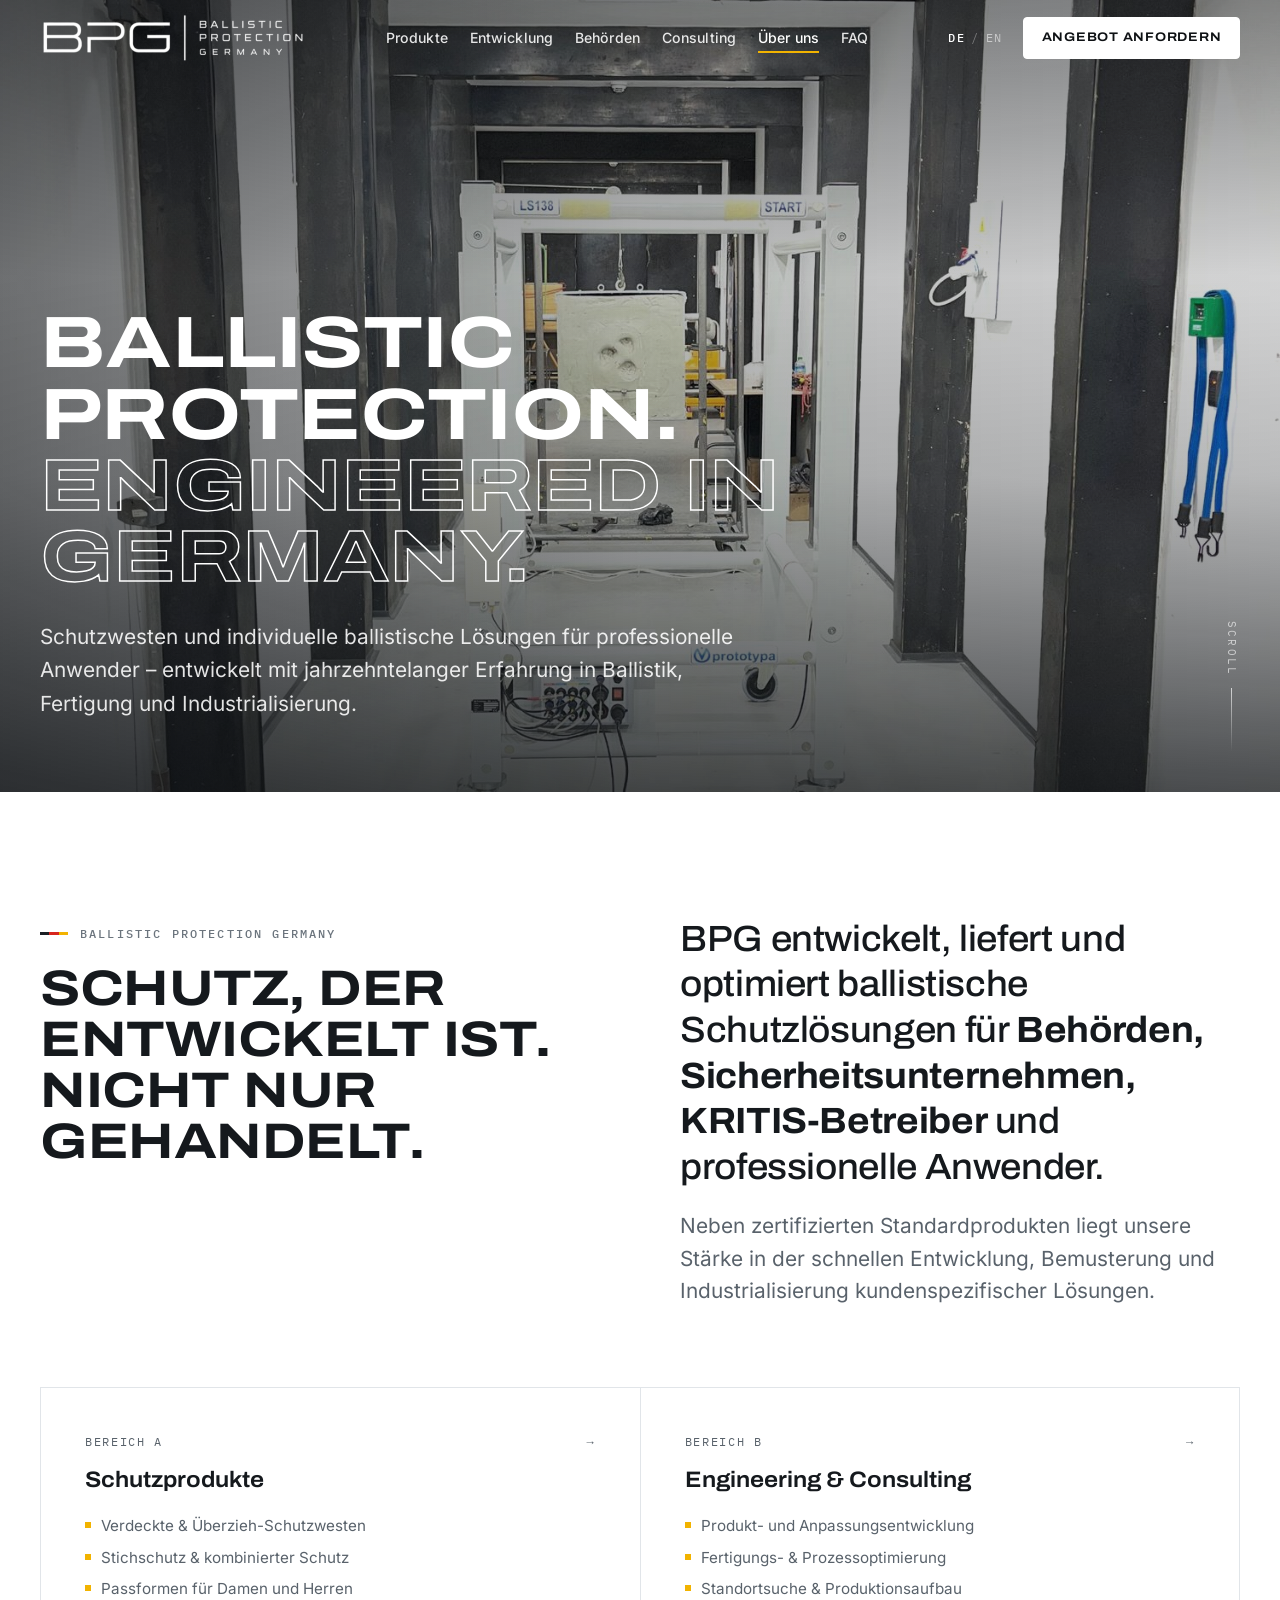
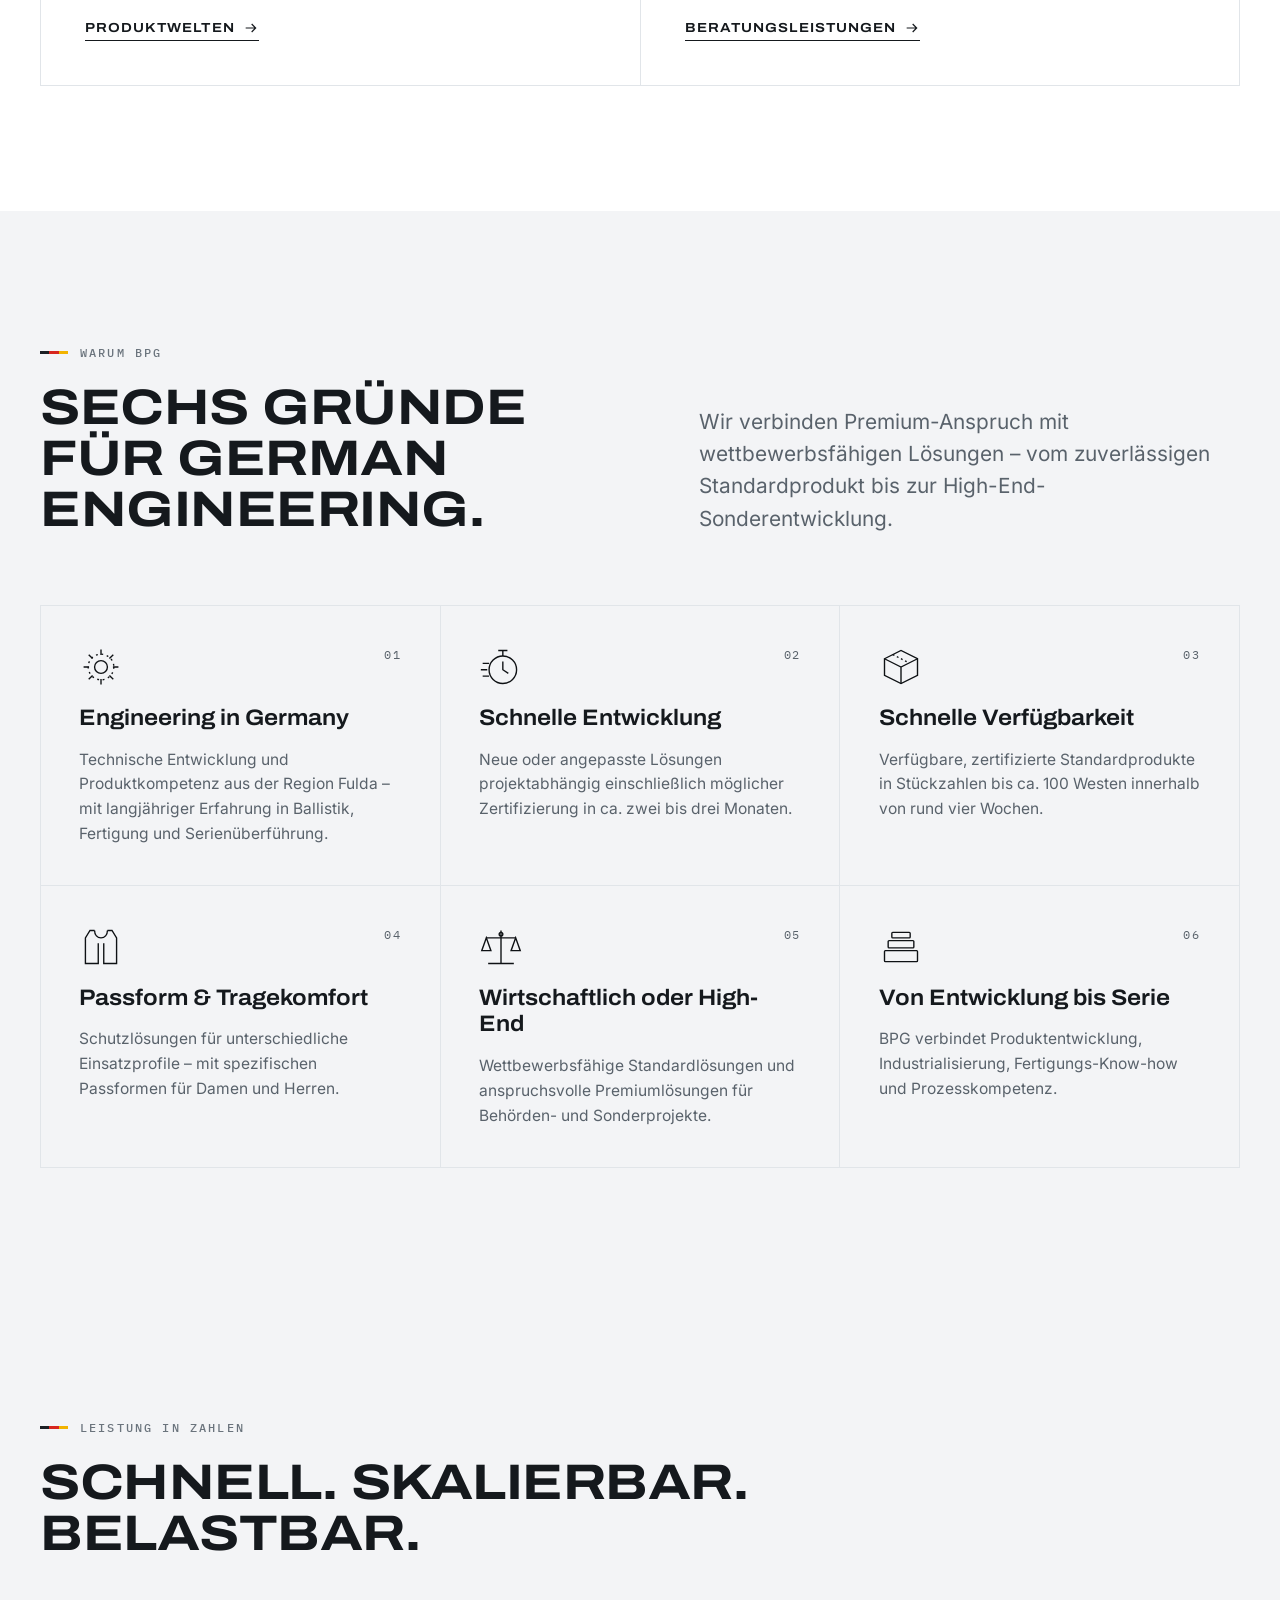
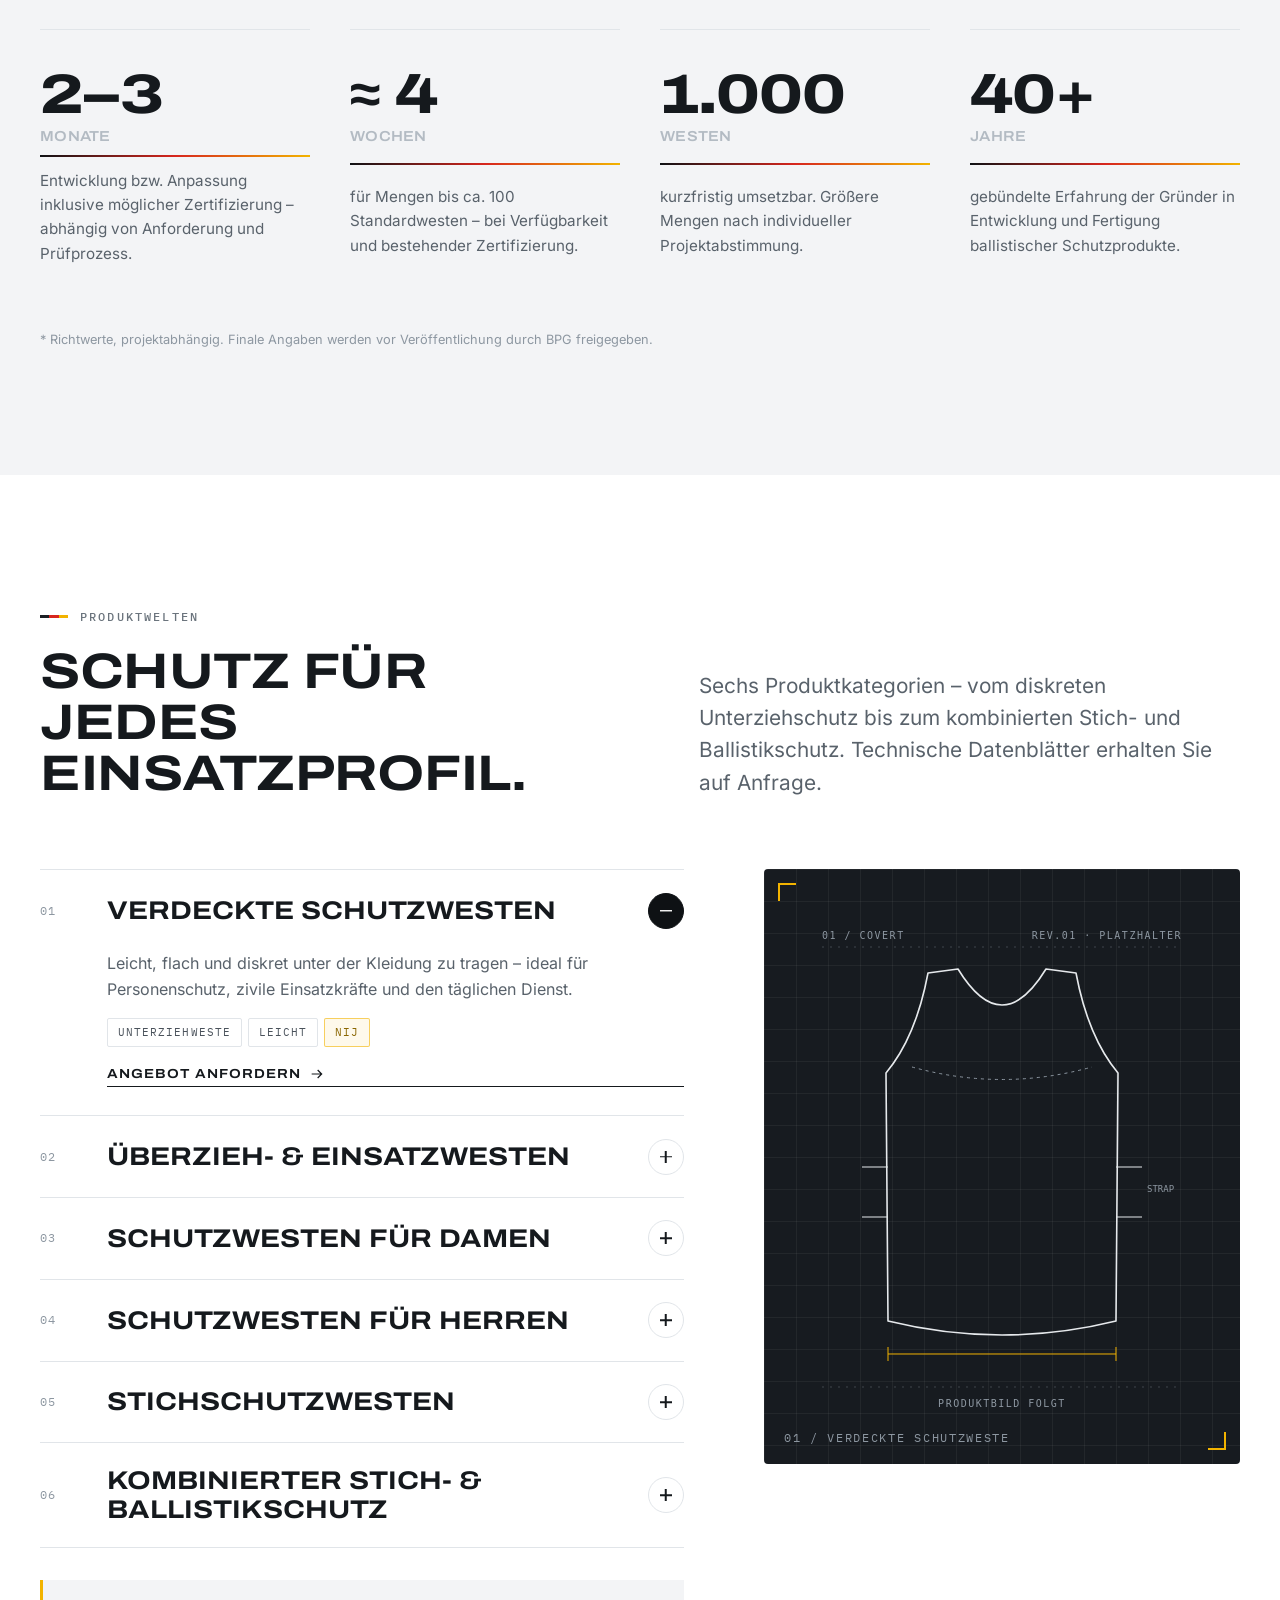
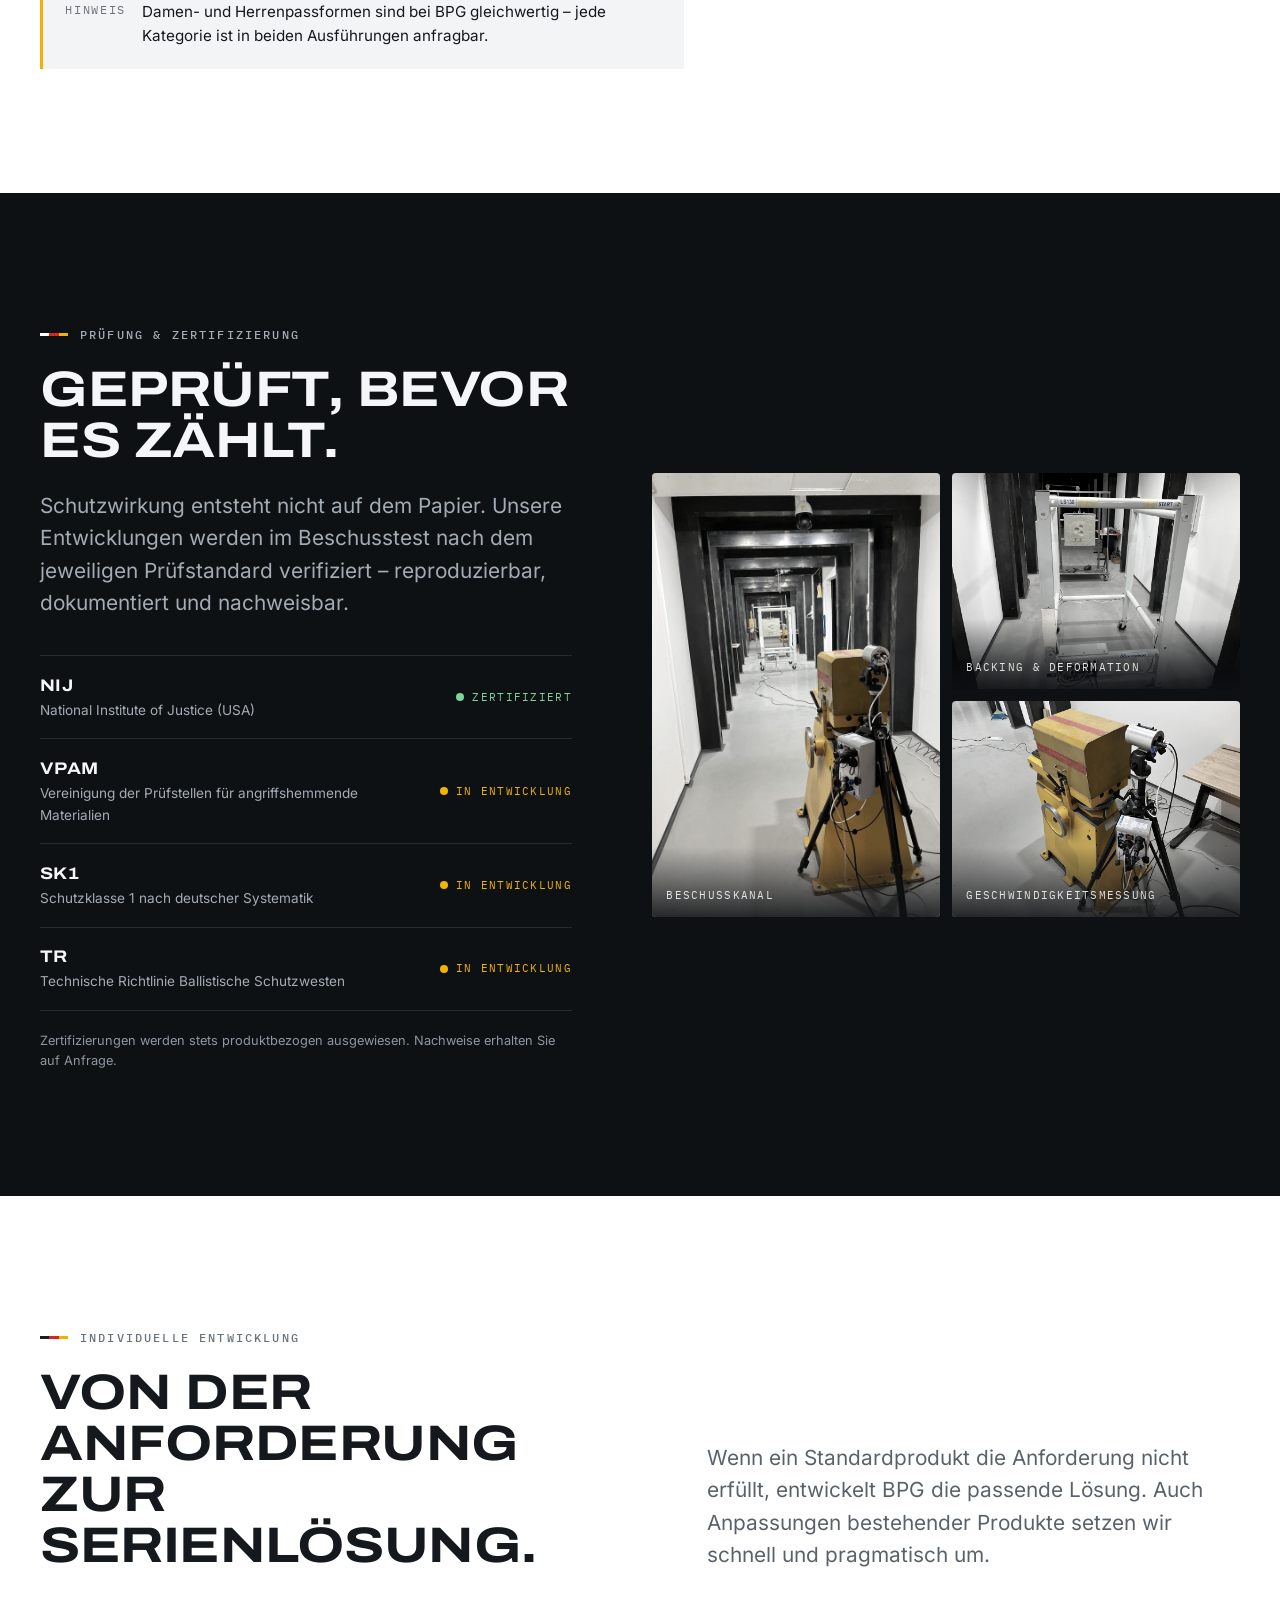
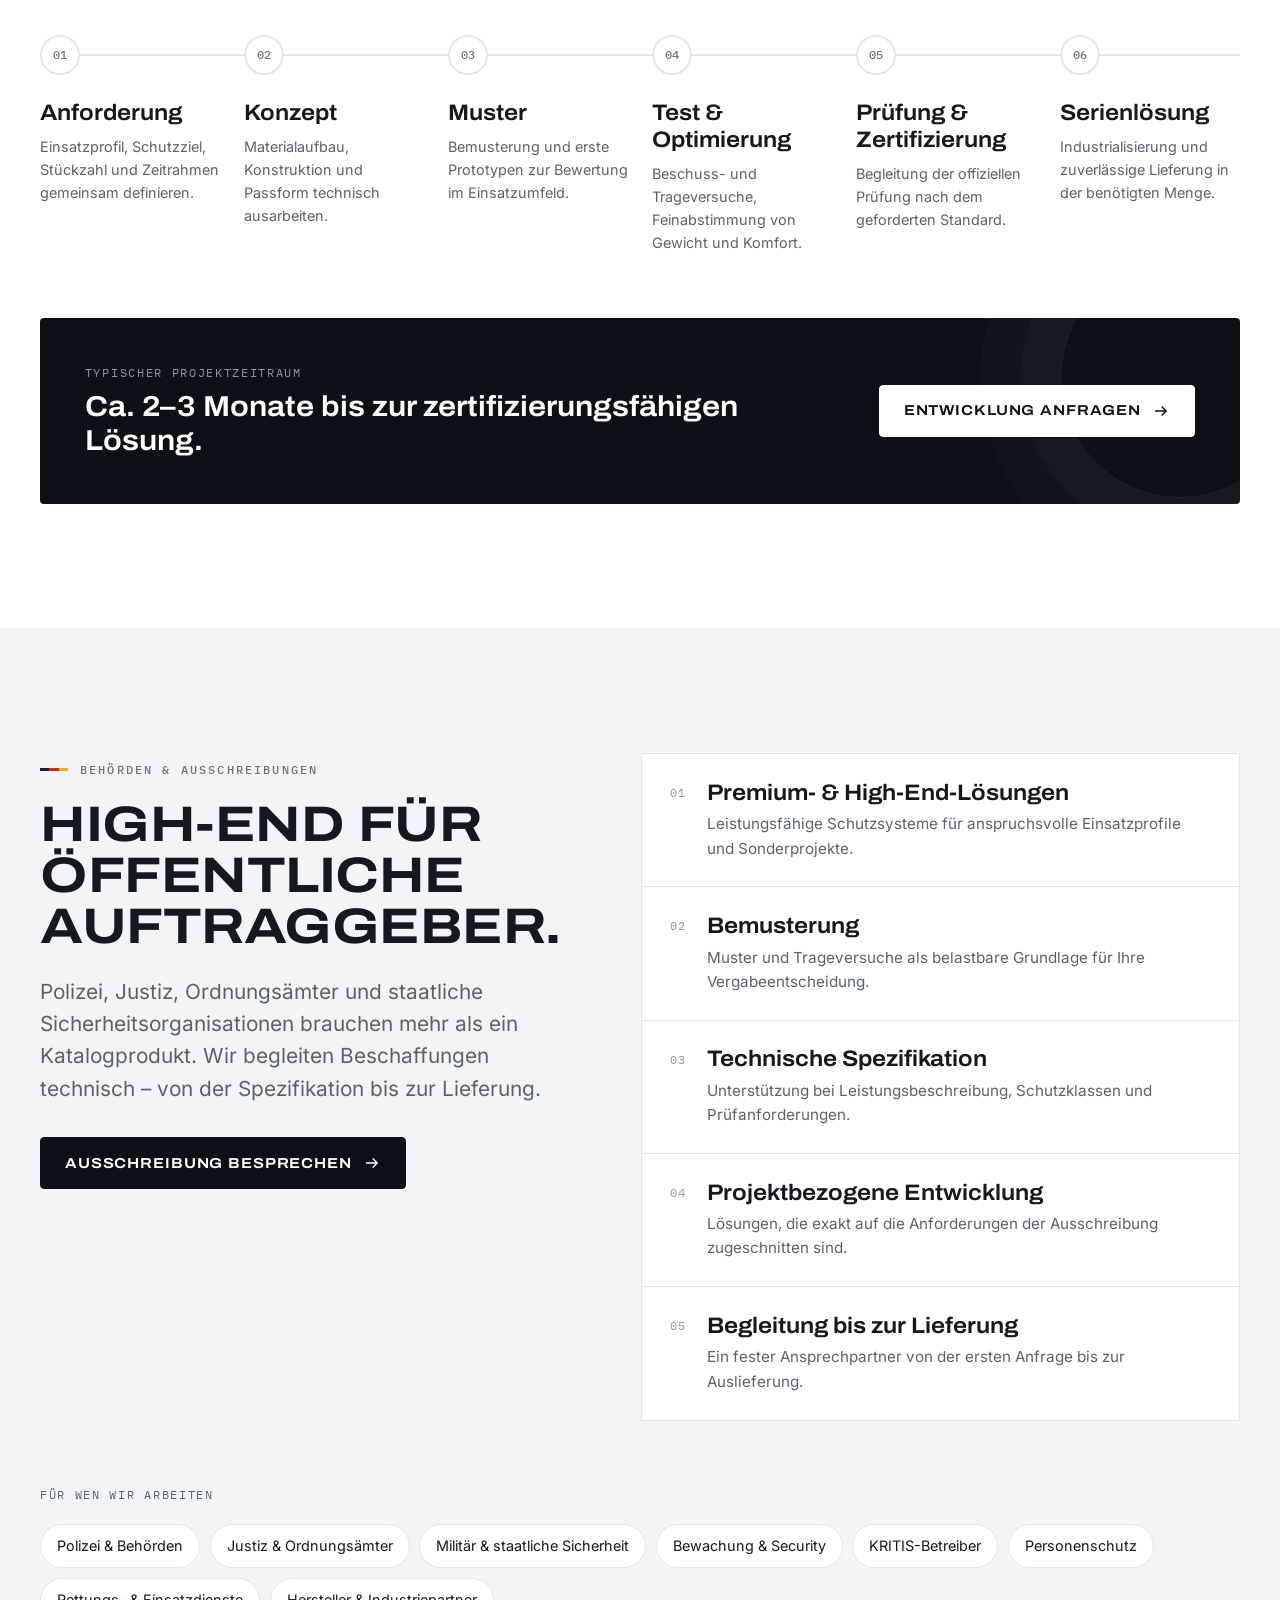
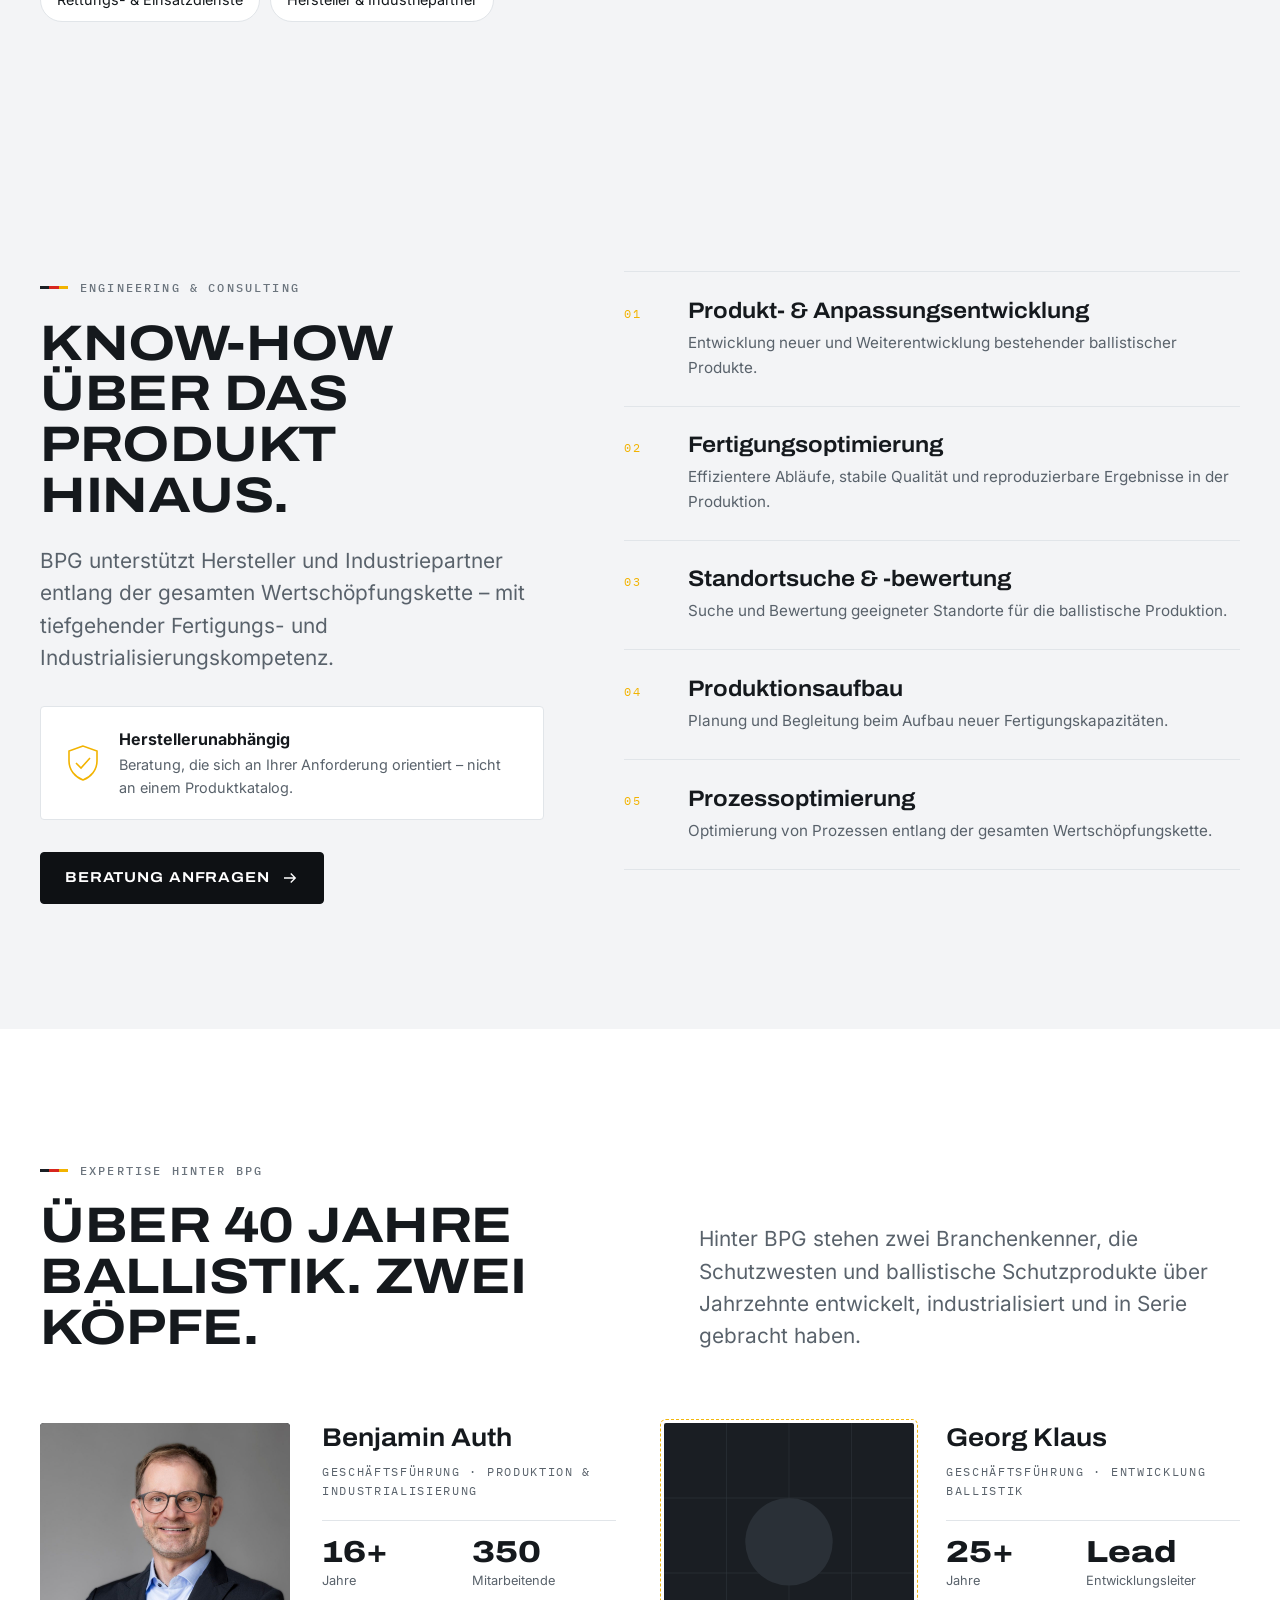
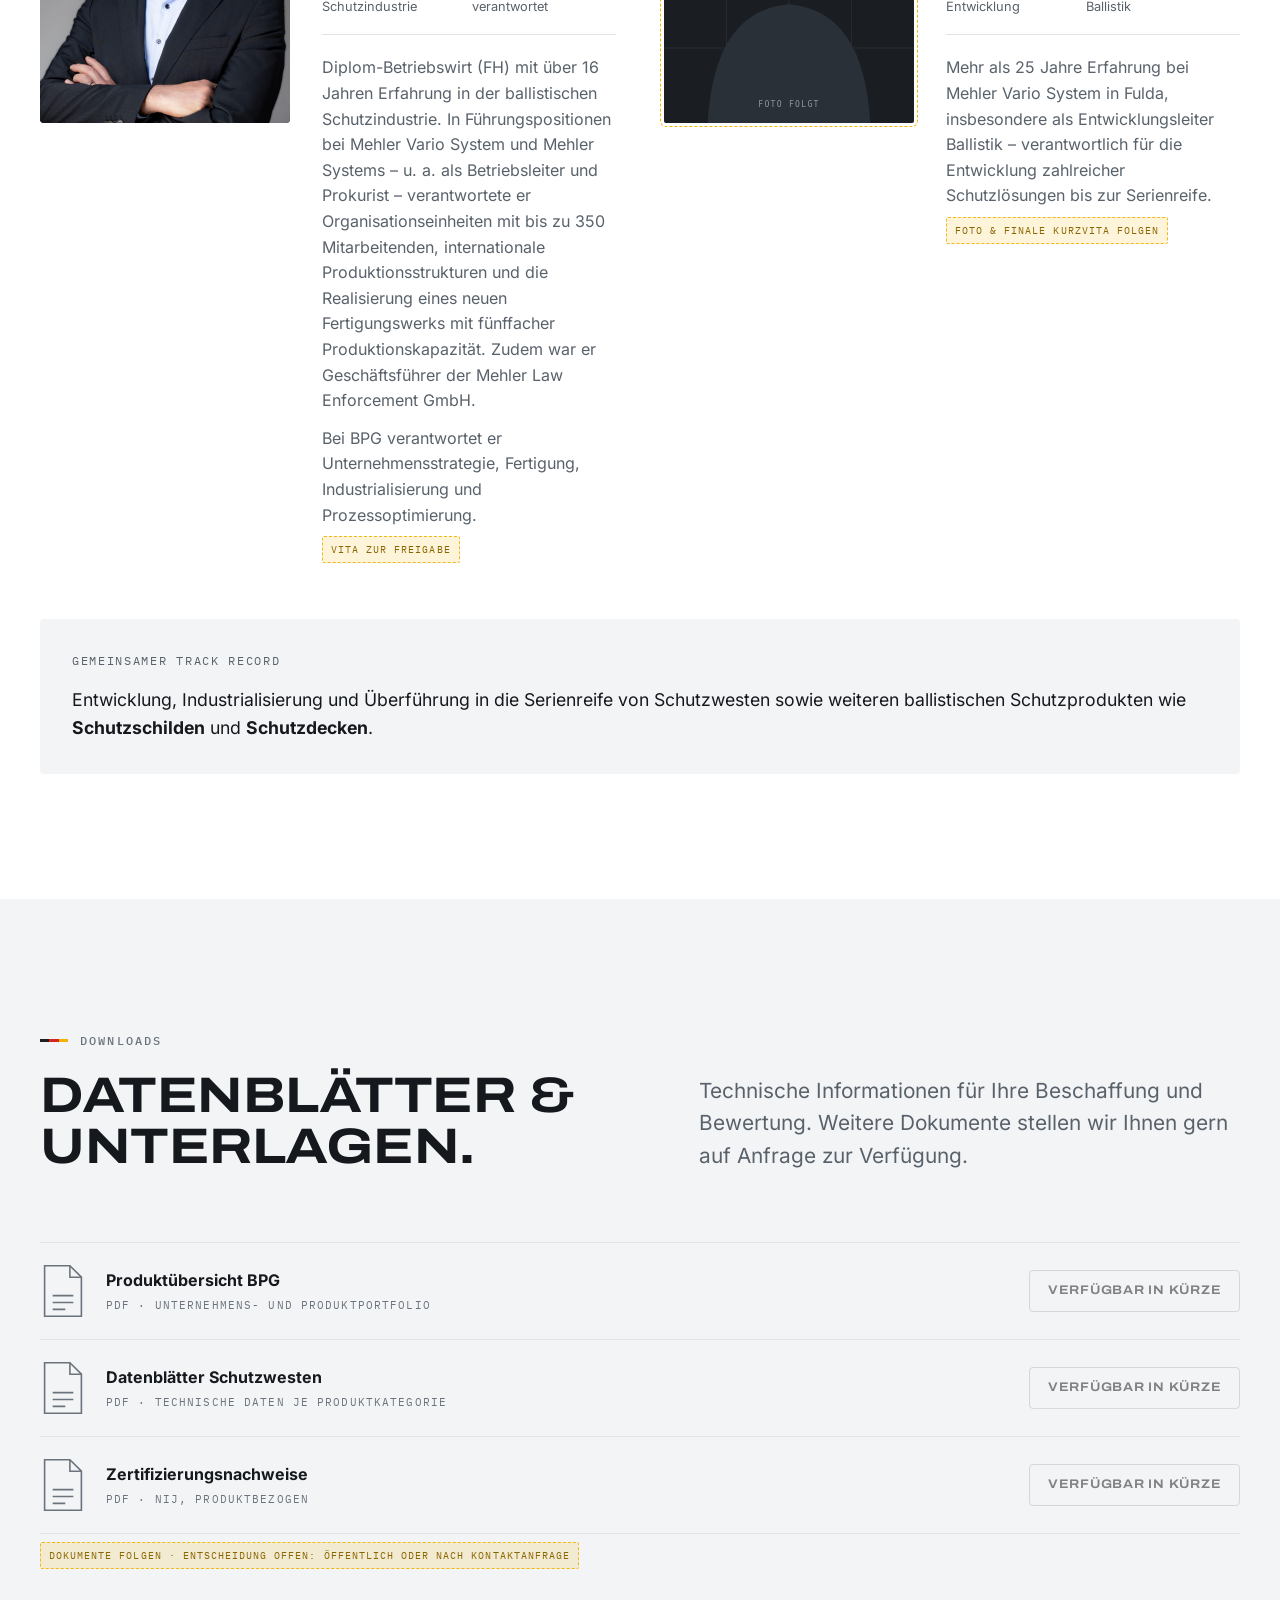
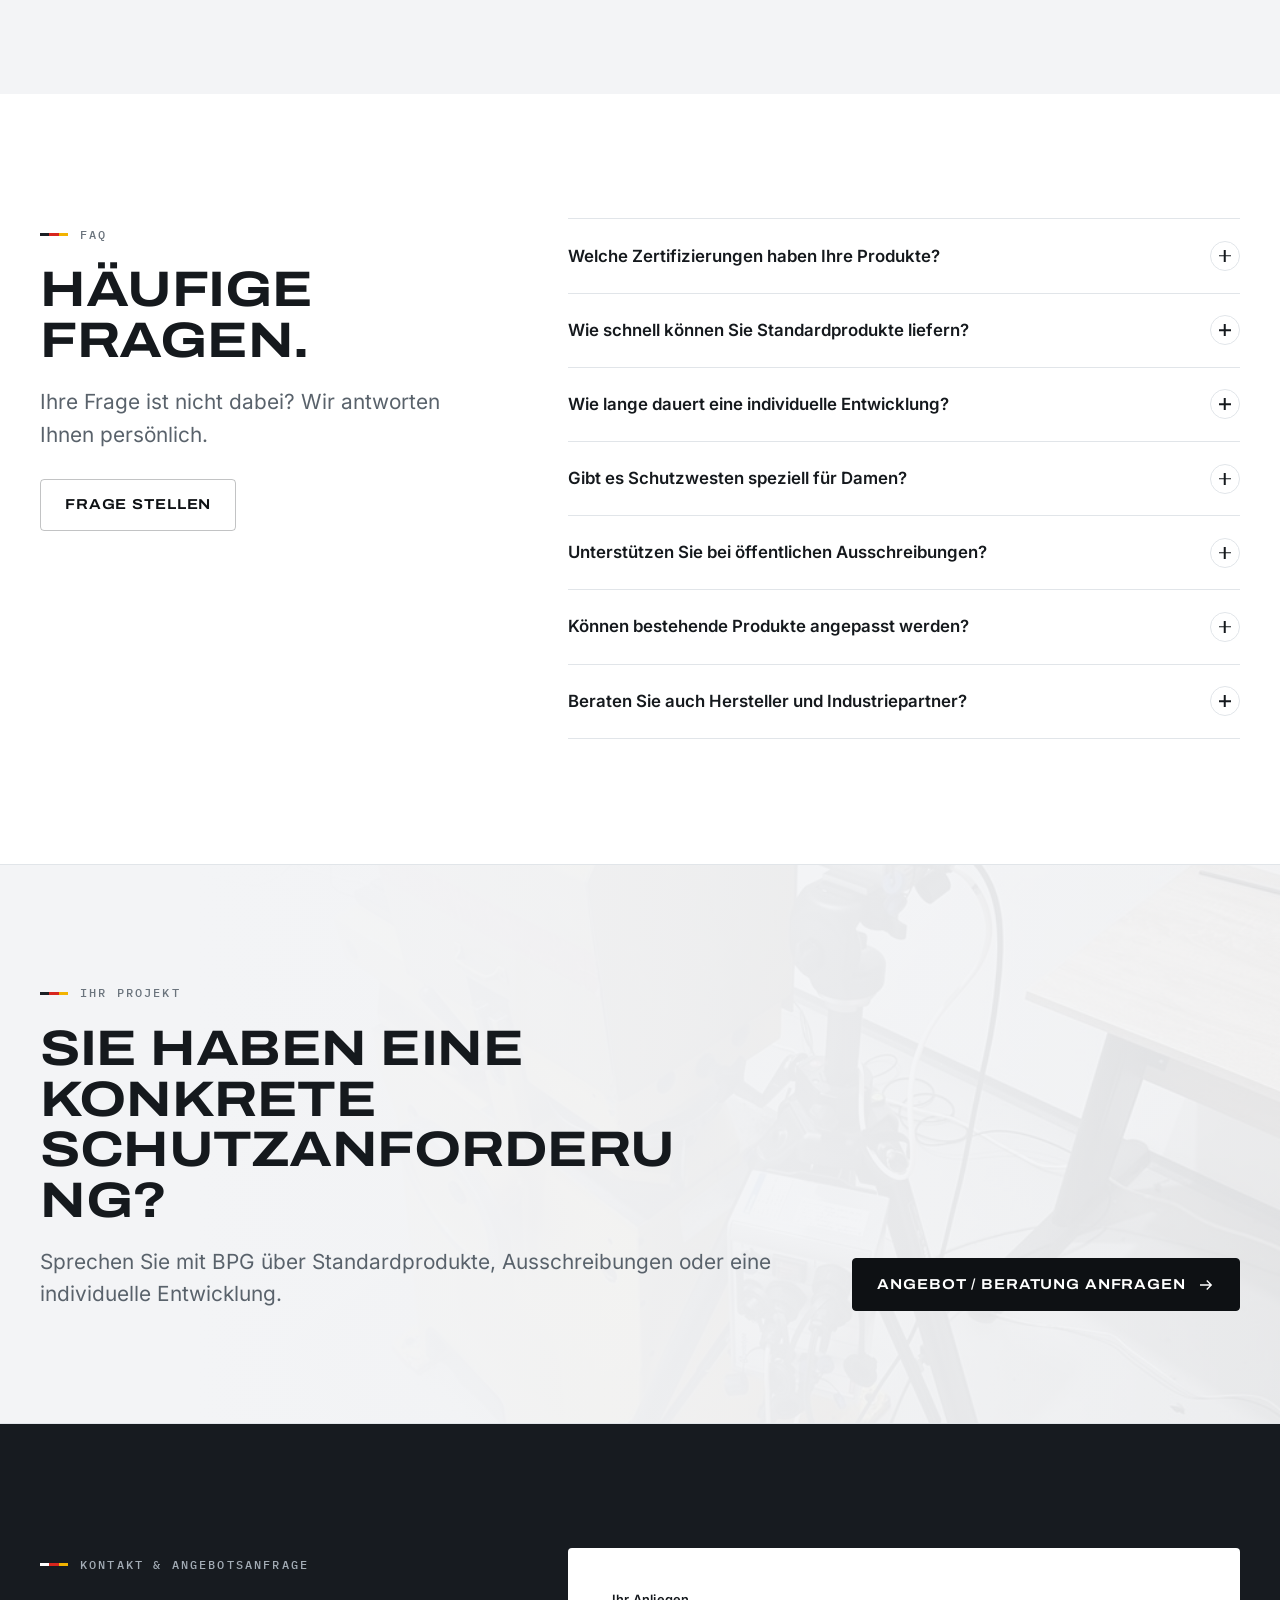
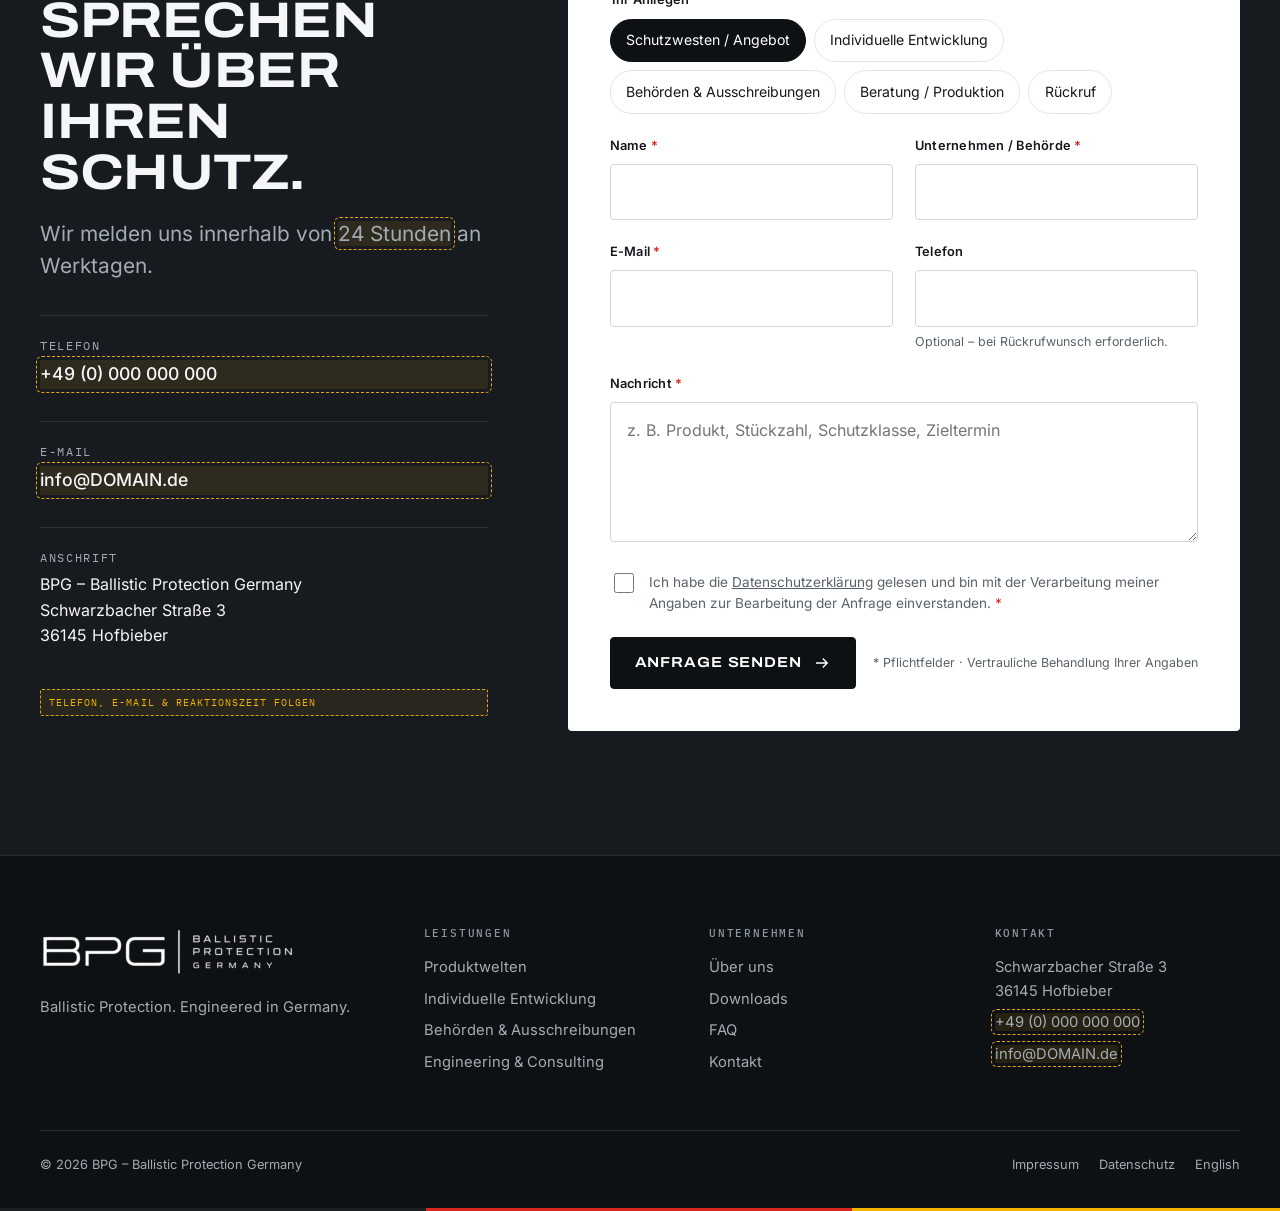
==== commit 5014be6f: "BPG_Logo_sw überall: ein Logo, CSS-Invert auf dunklen Flächen Co-authored-by: Cursor <cursoragent@cu" ====
--- a/index.html
+++ b/index.html
@@ -32,7 +32,7 @@
     "@type": "Organization",
     "name": "BPG – Ballistic Protection Germany",
     "url": "https://www.DOMAIN.de/",
-    "logo": "https://www.DOMAIN.de/assets/img/logo-dark.png",
+    "logo": "https://www.DOMAIN.de/assets/img/BPG_Logo_sw.png",
     "address": {
       "@type": "PostalAddress",
       "streetAddress": "Schwarzbacher Straße 3",
@@ -72,8 +72,7 @@
 <header class="site-header">
   <div class="container">
     <a class="brand" href="#top" aria-label="Ballistic Protection Germany – zur Startseite">
-      <img class="logo-light" src="assets/img/logo-light.png" alt="Ballistic Protection Germany" width="1320" height="480">
-      <img class="logo-dark" src="assets/img/logo-dark.png" alt="" width="1320" height="480">
+      <img class="brand__logo" src="assets/img/BPG_Logo_sw.png" alt="BPG – Ballistic Protection Germany" width="522" height="96">
     </a>
     <nav class="nav" aria-label="Hauptnavigation">
       <ul>
@@ -624,7 +623,7 @@
   <div class="container">
     <div class="footer-grid">
       <div class="footer-brand">
-        <img src="assets/img/logo-light.png" alt="Ballistic Protection Germany" width="1320" height="480" loading="lazy">
+        <img src="assets/img/BPG_Logo_sw.png" alt="BPG – Ballistic Protection Germany" width="522" height="96" loading="lazy">
         <p>Ballistic Protection. Engineered in Germany.</p>
       </div>
       <div>
--- a/assets/css/style.css
+++ b/assets/css/style.css
@@ -199,16 +199,16 @@
 }
 .site-header .container { height: 100%; display: flex; align-items: center; justify-content: space-between; gap: 1.5rem; }
 .brand { display: flex; align-items: center; flex: none; }
-.brand img { height: 52px; width: auto; }
-@media (min-width: 1100px) { .brand img { height: 60px; } }
-.brand .logo-dark { display: none; }
+.brand__logo { display: block; height: 44px; width: auto; }
+@media (min-width: 1100px) { .brand__logo { height: 50px; } }
+/* Logo-Datei ist dunkel – auf hellem Header/Seiten ungefiltert, auf dunklem Hintergrund invertiert */
+.site-header:not(.is-solid) .brand__logo,
+.menu-open .site-header .brand__logo { filter: brightness(0) invert(1); }
 .site-header.is-solid {
   background: rgba(255,255,255,.94); color: var(--ink);
   -webkit-backdrop-filter: saturate(1.4) blur(14px); backdrop-filter: saturate(1.4) blur(14px);
   box-shadow: 0 1px 0 var(--line);
 }
-.site-header.is-solid .logo-light { display: none; }
-.site-header.is-solid .logo-dark { display: block; }
 
 .nav { display: none; }
 .nav ul { display: flex; gap: clamp(1rem, .4rem + 1.2vw, 2rem); }
@@ -259,8 +259,6 @@
 }
 .menu-open .mobile-menu { opacity: 1; visibility: visible; transform: none; }
 .menu-open .site-header { background: var(--ink); color: #fff; box-shadow: none; }
-.menu-open .site-header .logo-light { display: block; }
-.menu-open .site-header .logo-dark { display: none; }
 .mobile-menu ul { display: grid; gap: .25rem; }
 .mobile-menu a.mm-link {
   display: flex; justify-content: space-between; align-items: baseline;
@@ -605,7 +603,7 @@
 .footer-grid h4 { font-family: var(--font-mono); font-size: .7rem; font-weight: 500; letter-spacing: .16em; text-transform: uppercase; color: var(--steel-400); margin-bottom: 1rem; }
 .footer-grid ul { display: grid; gap: .5rem; }
 .footer-grid a:hover { color: #fff; }
-.footer-brand img { height: 72px; width: auto; margin-bottom: 1.25rem; }
+.footer-brand img { height: 48px; width: auto; margin-bottom: 1.25rem; filter: brightness(0) invert(1); }
 .footer-bottom { margin-top: 3.5rem; padding-top: 1.5rem; border-top: 1px solid var(--line-dark); display: flex; flex-wrap: wrap; gap: 1rem; justify-content: space-between; font-size: .8rem; }
 .footer-bottom nav { display: flex; gap: 1.25rem; flex-wrap: wrap; }
 .tricolor { height: 3px; background: linear-gradient(90deg, var(--brand-black) 0 33.3%, var(--brand-red) 33.3% 66.6%, var(--brand-gold) 66.6%); }
@@ -653,8 +651,6 @@
 .legal ul { list-style: disc; padding-left: 1.25rem; }
 .legal .notice { padding: 1rem 1.25rem; border: 1px dashed var(--brand-gold); background: rgba(242,179,0,.08); border-radius: var(--radius); font-size: .9rem; }
 .page-legal .site-header { background: rgba(255,255,255,.94); color: var(--ink); box-shadow: 0 1px 0 var(--line); }
-.page-legal .site-header .logo-light { display: none; }
-.page-legal .site-header .logo-dark { display: block; }
 
 /* ---------- Reduced Motion ---------- */
 @media (prefers-reduced-motion: reduce) {
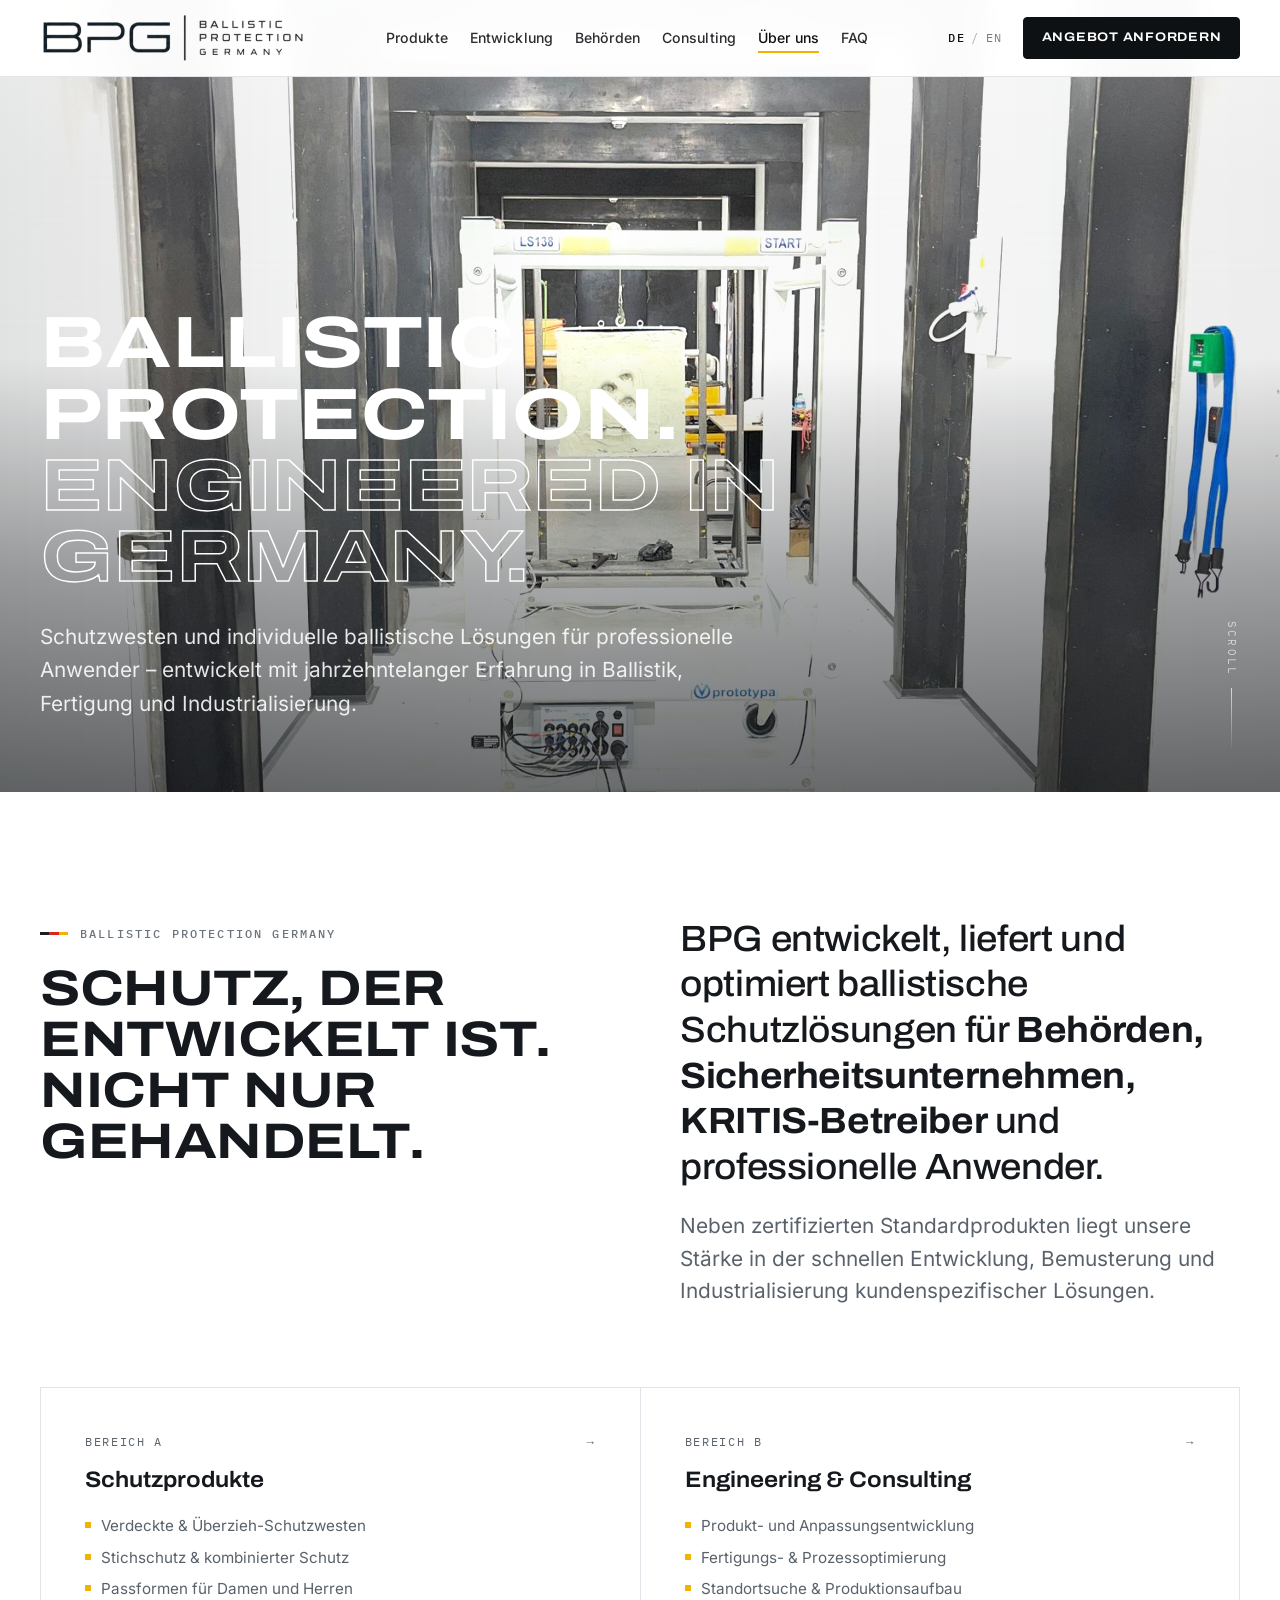
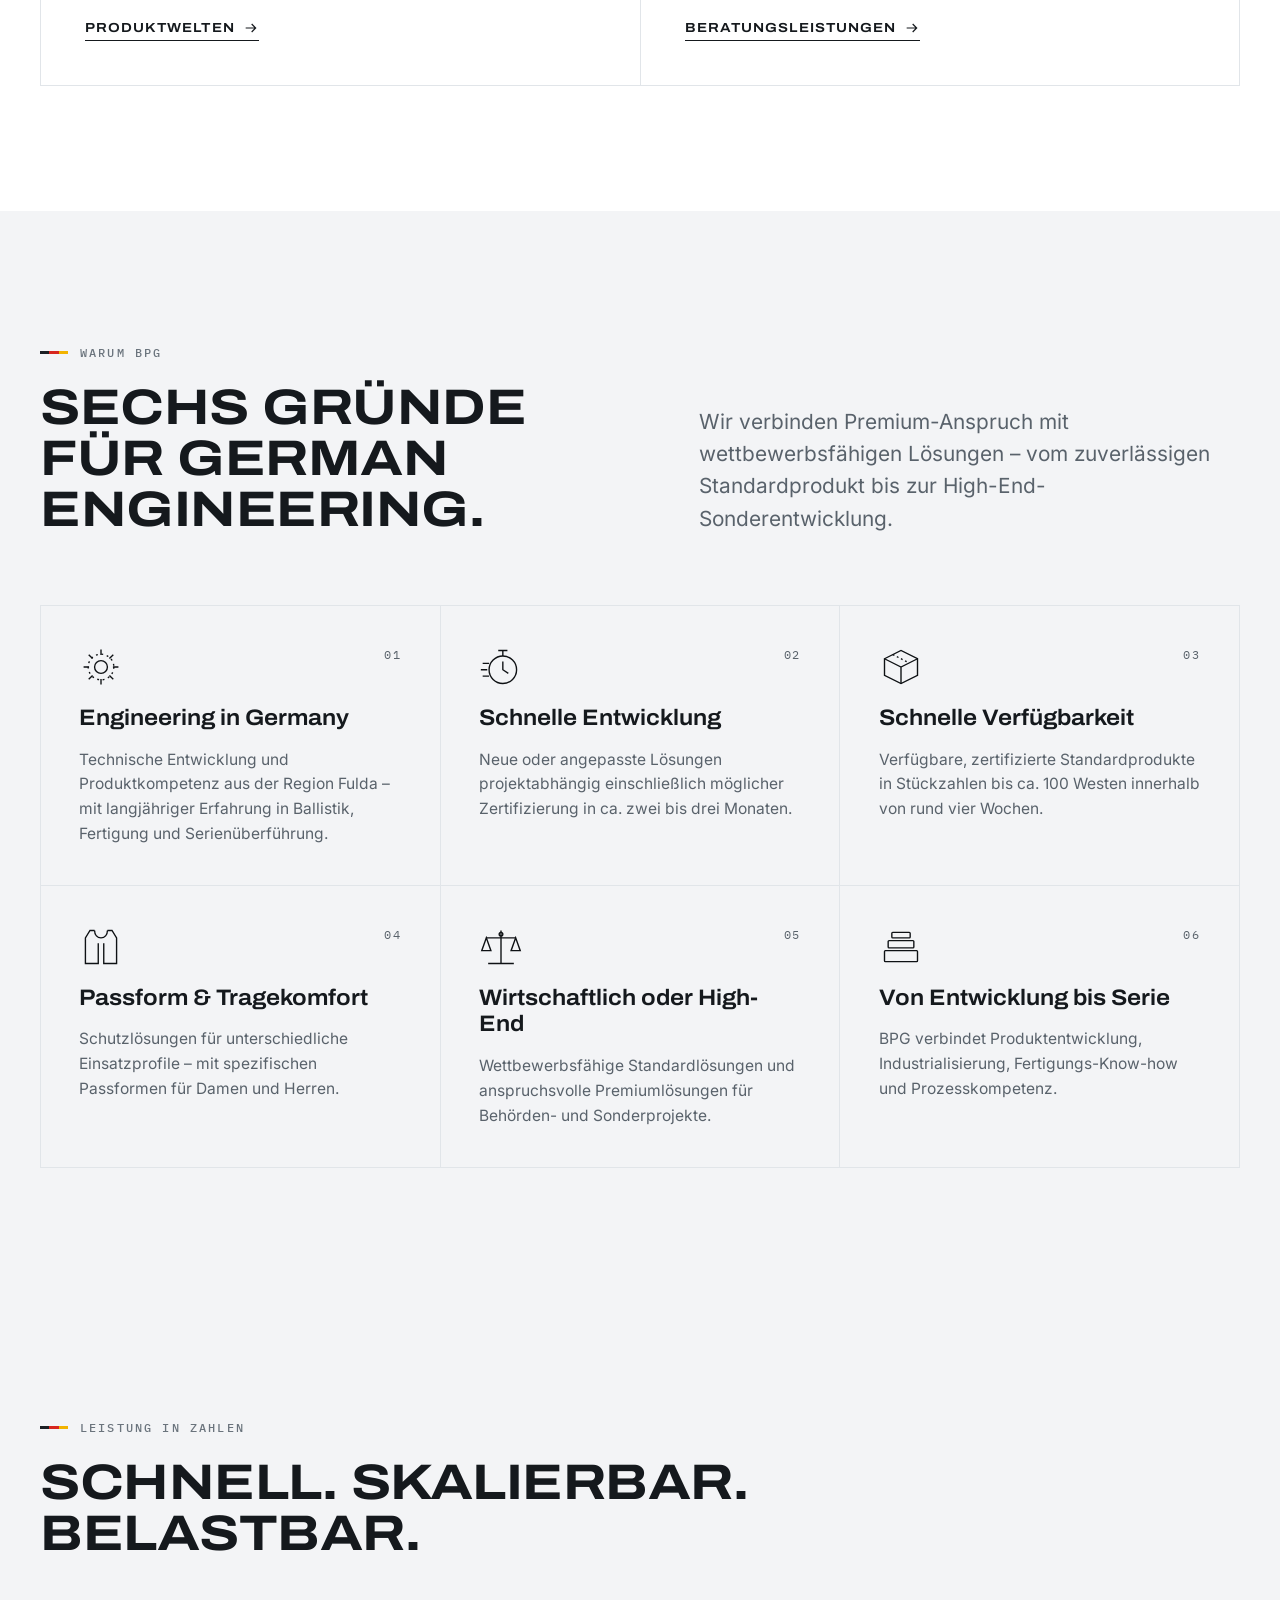
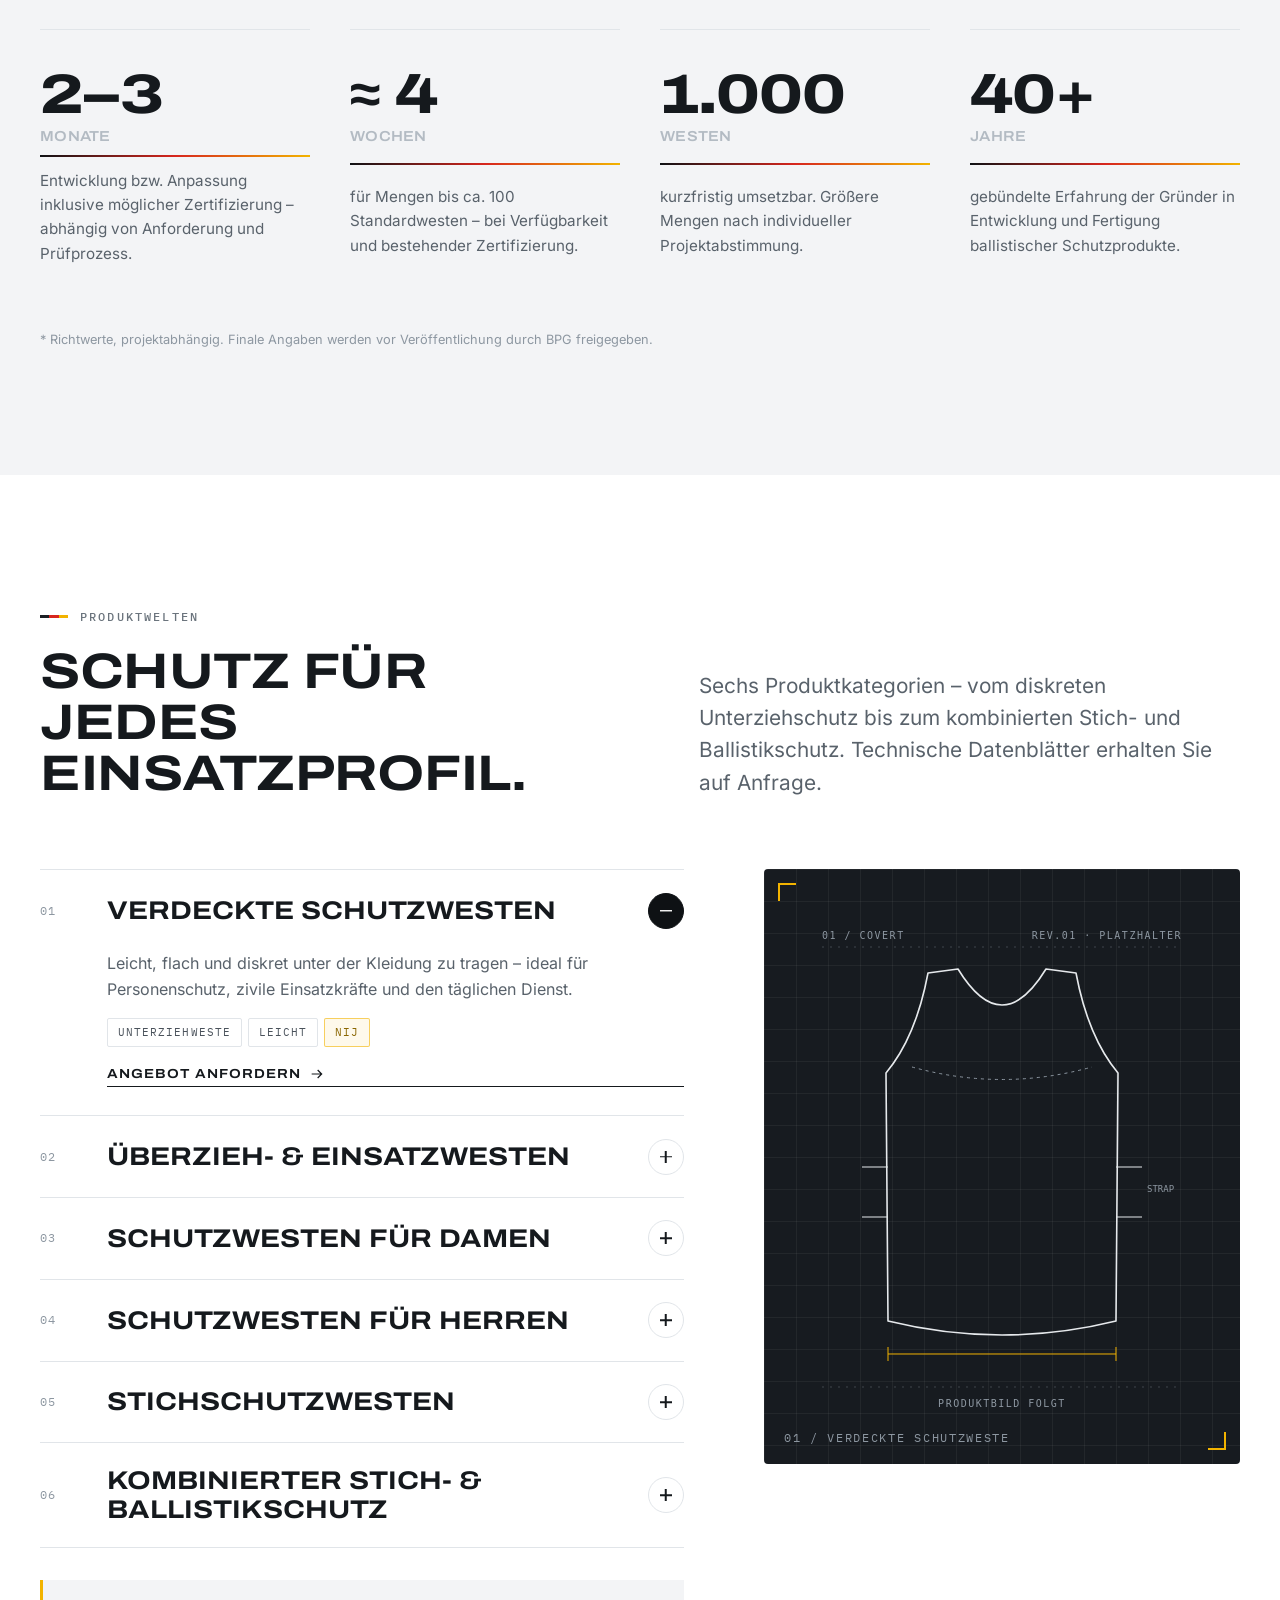
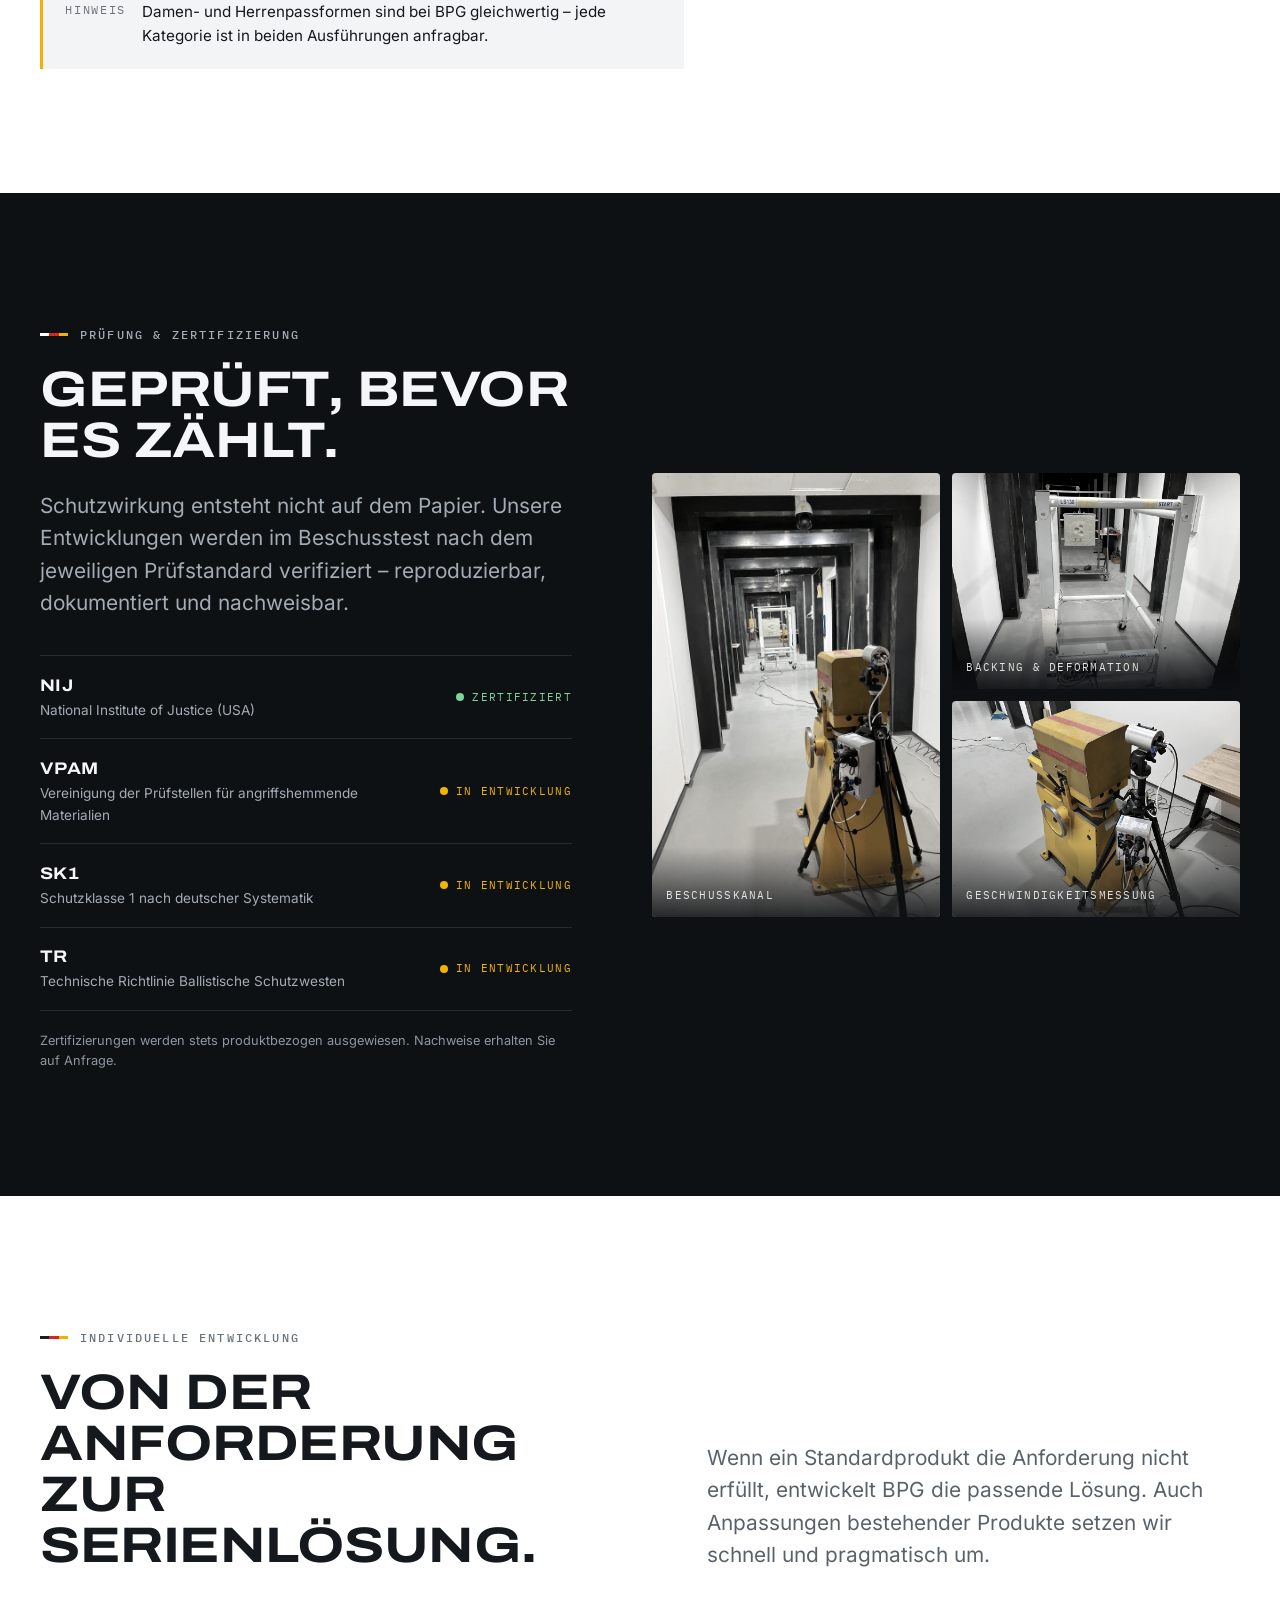
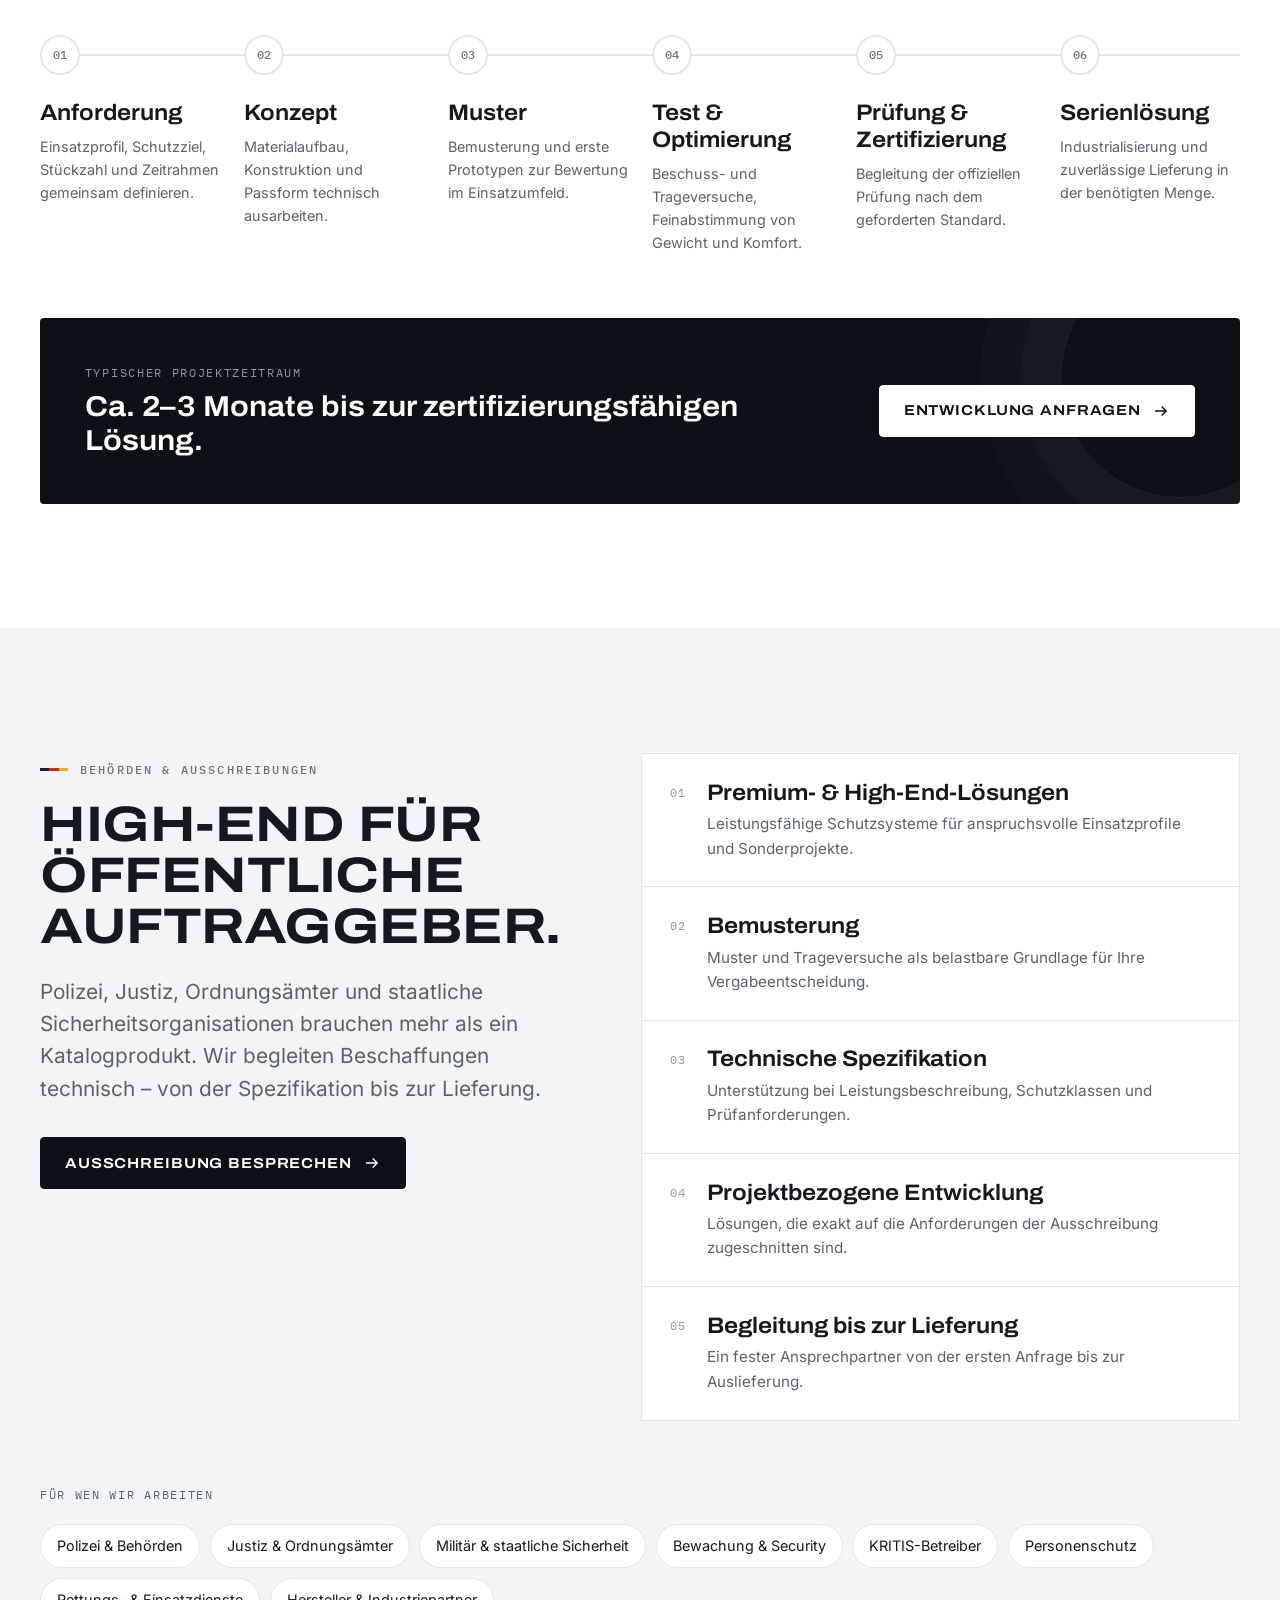
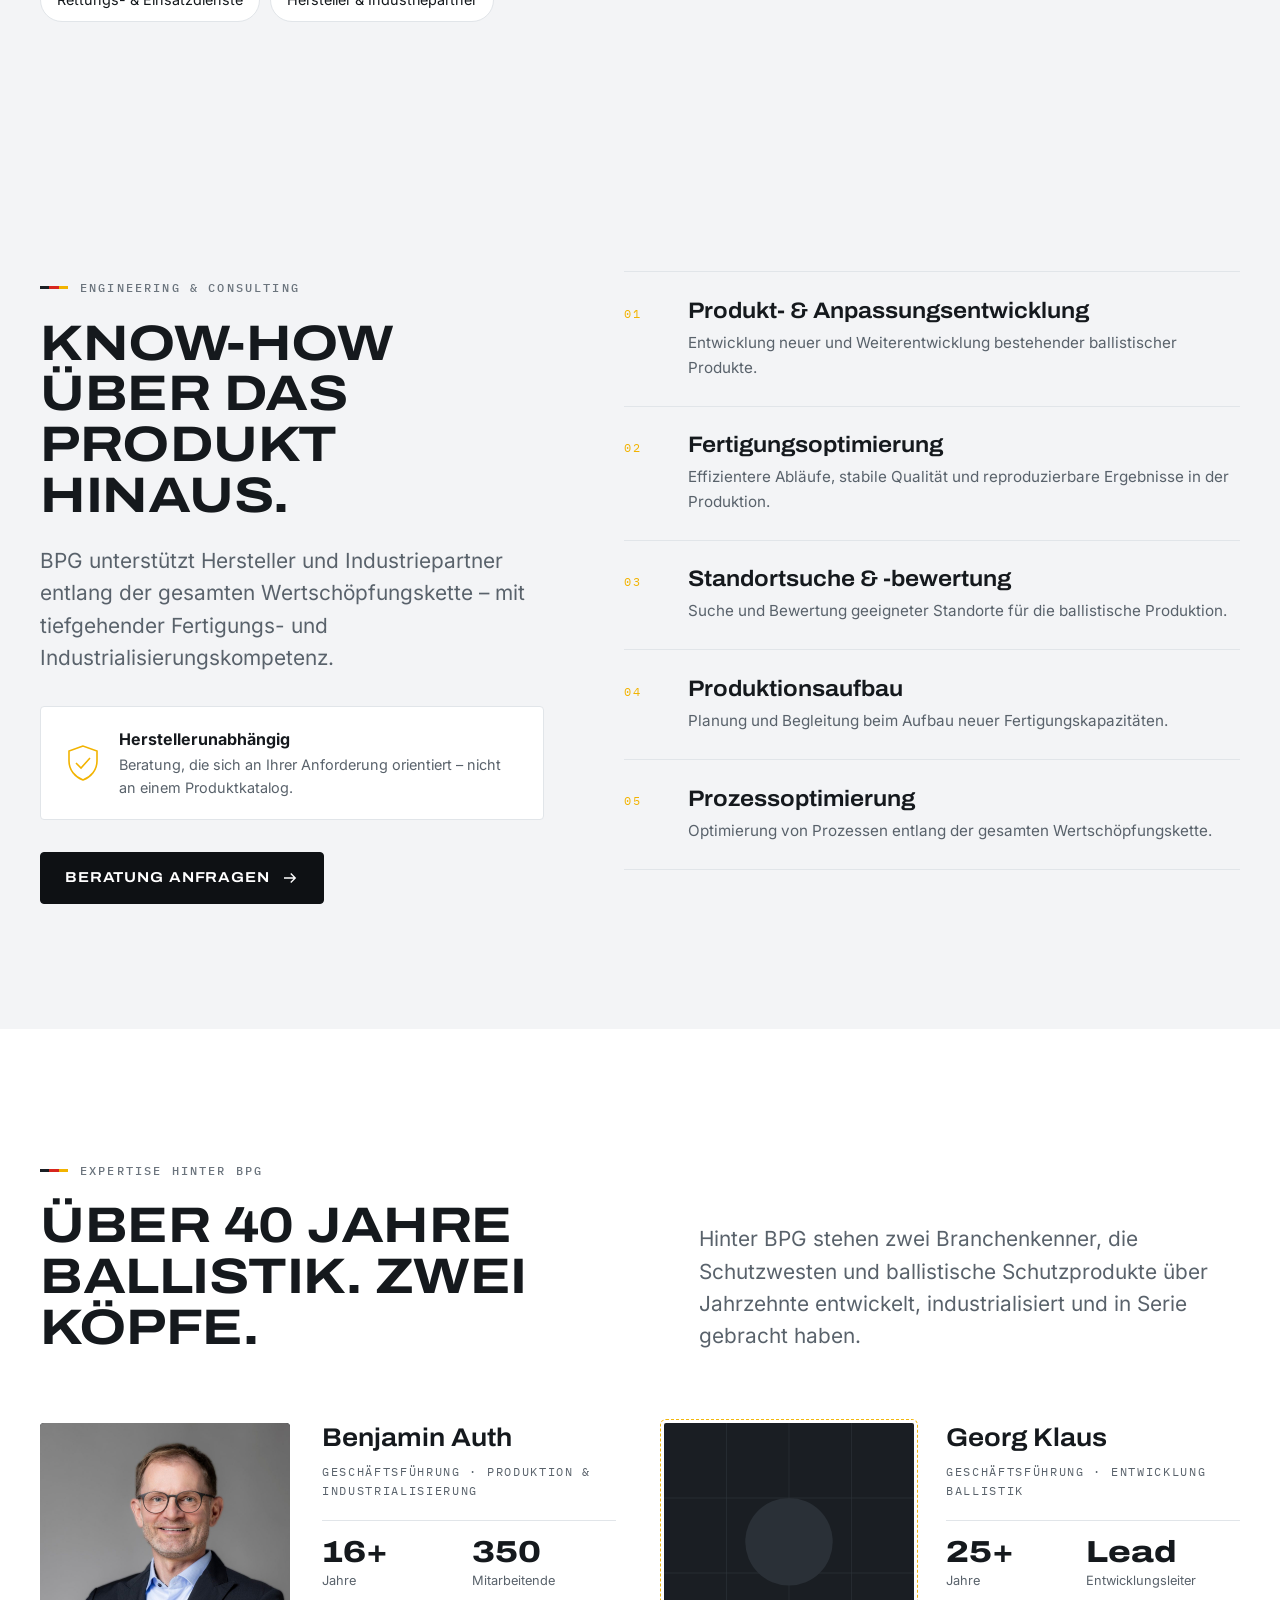
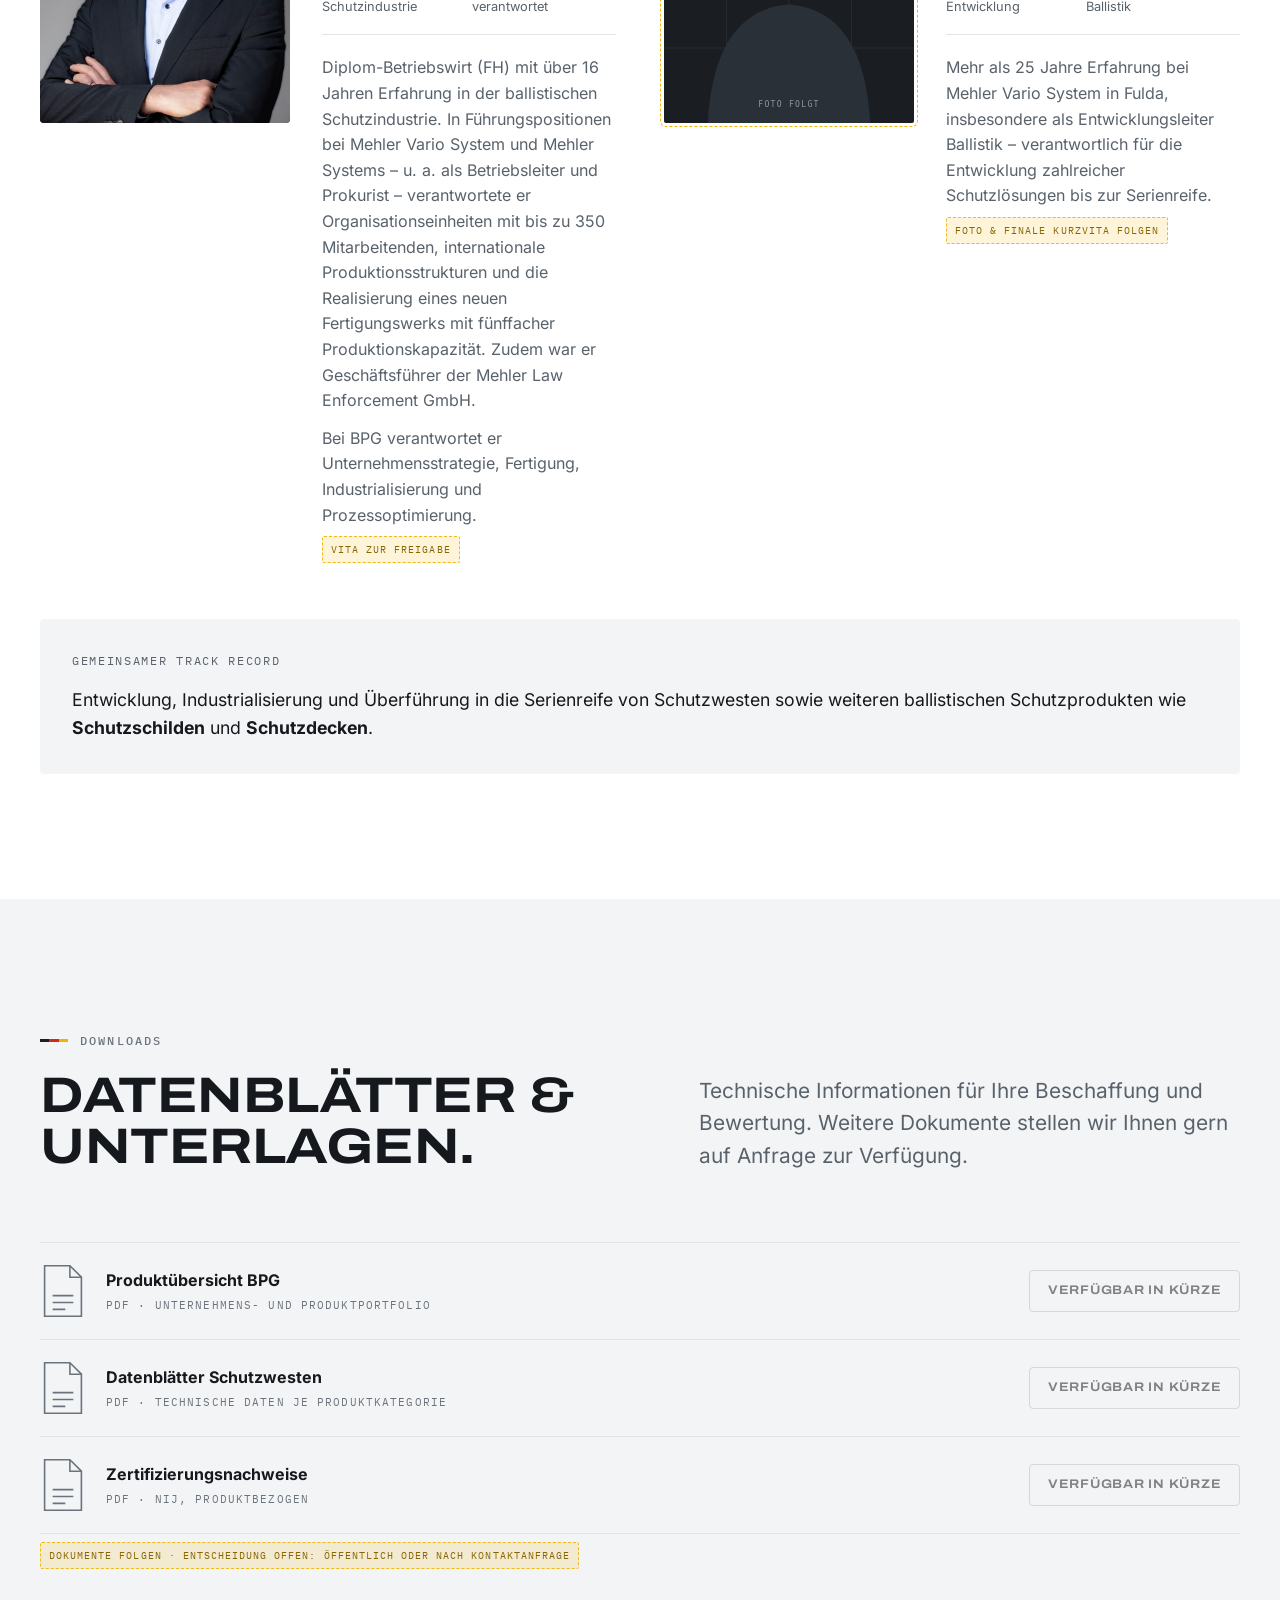
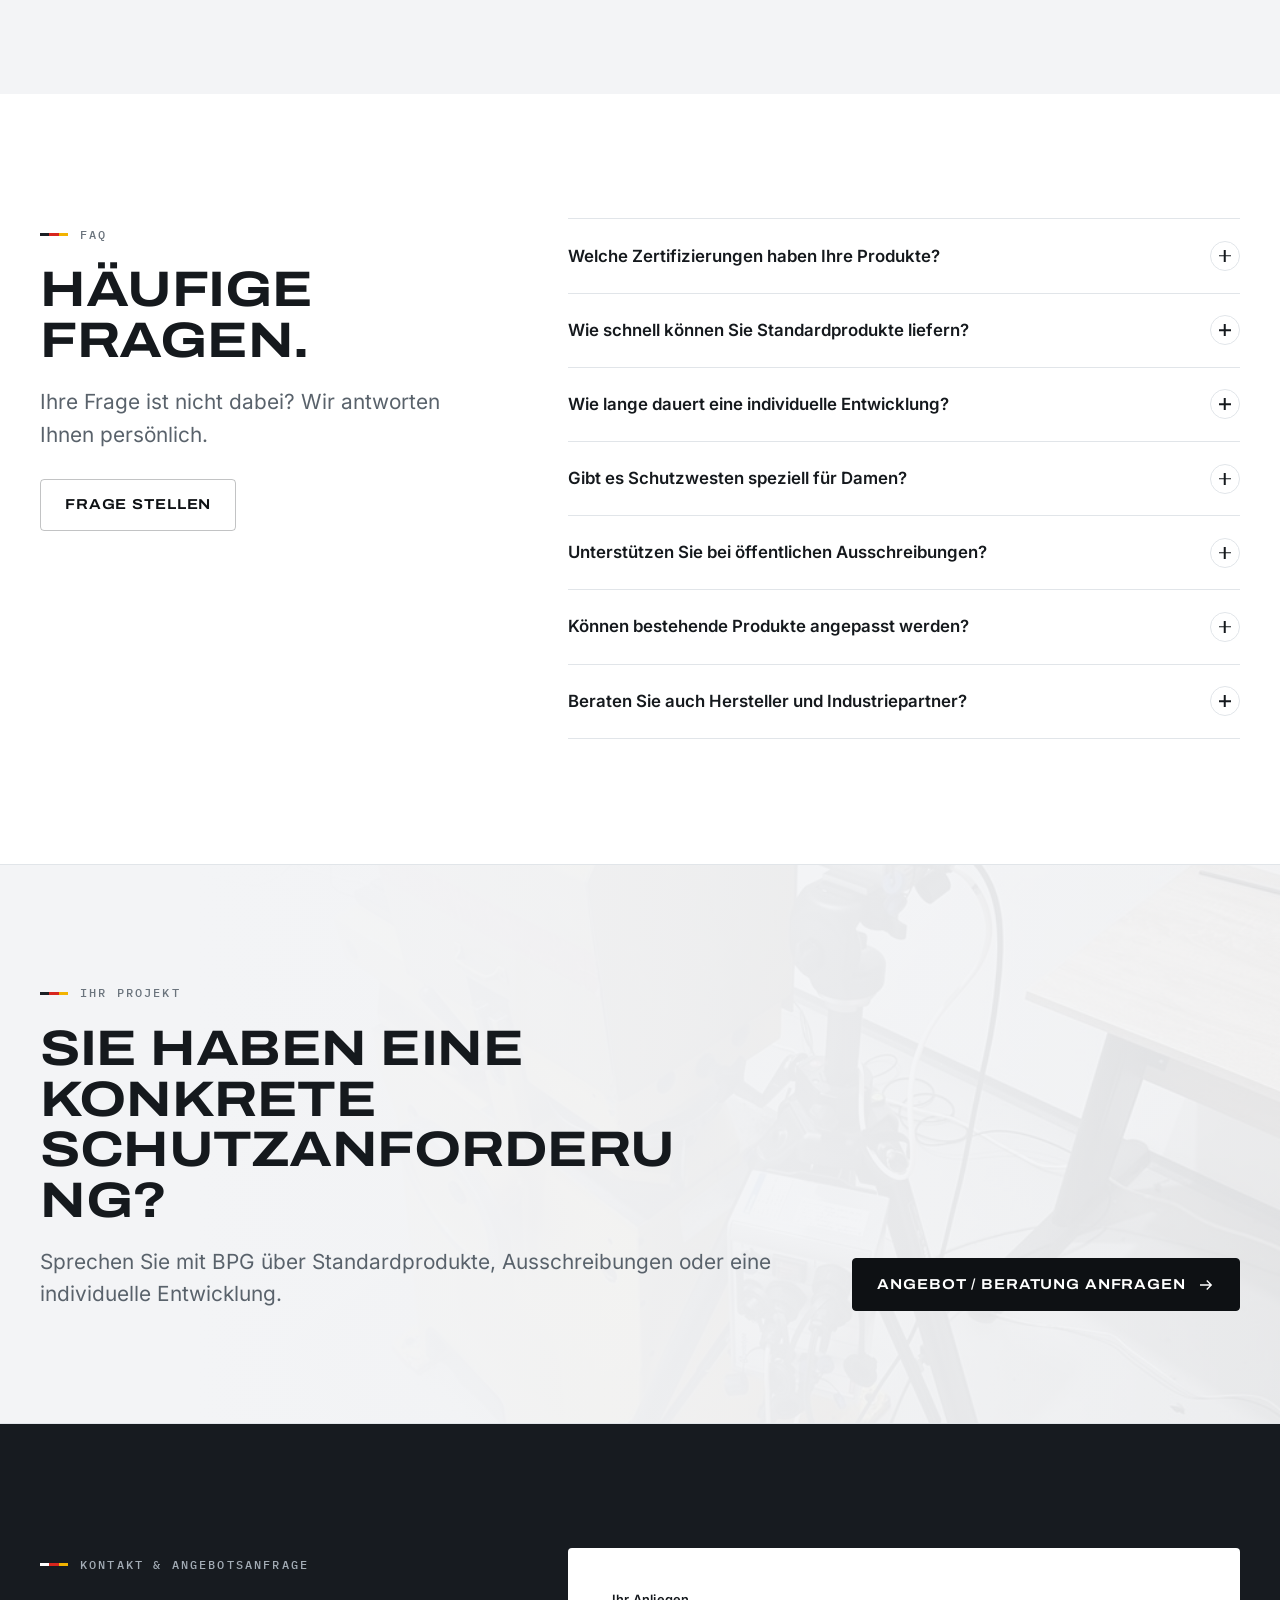
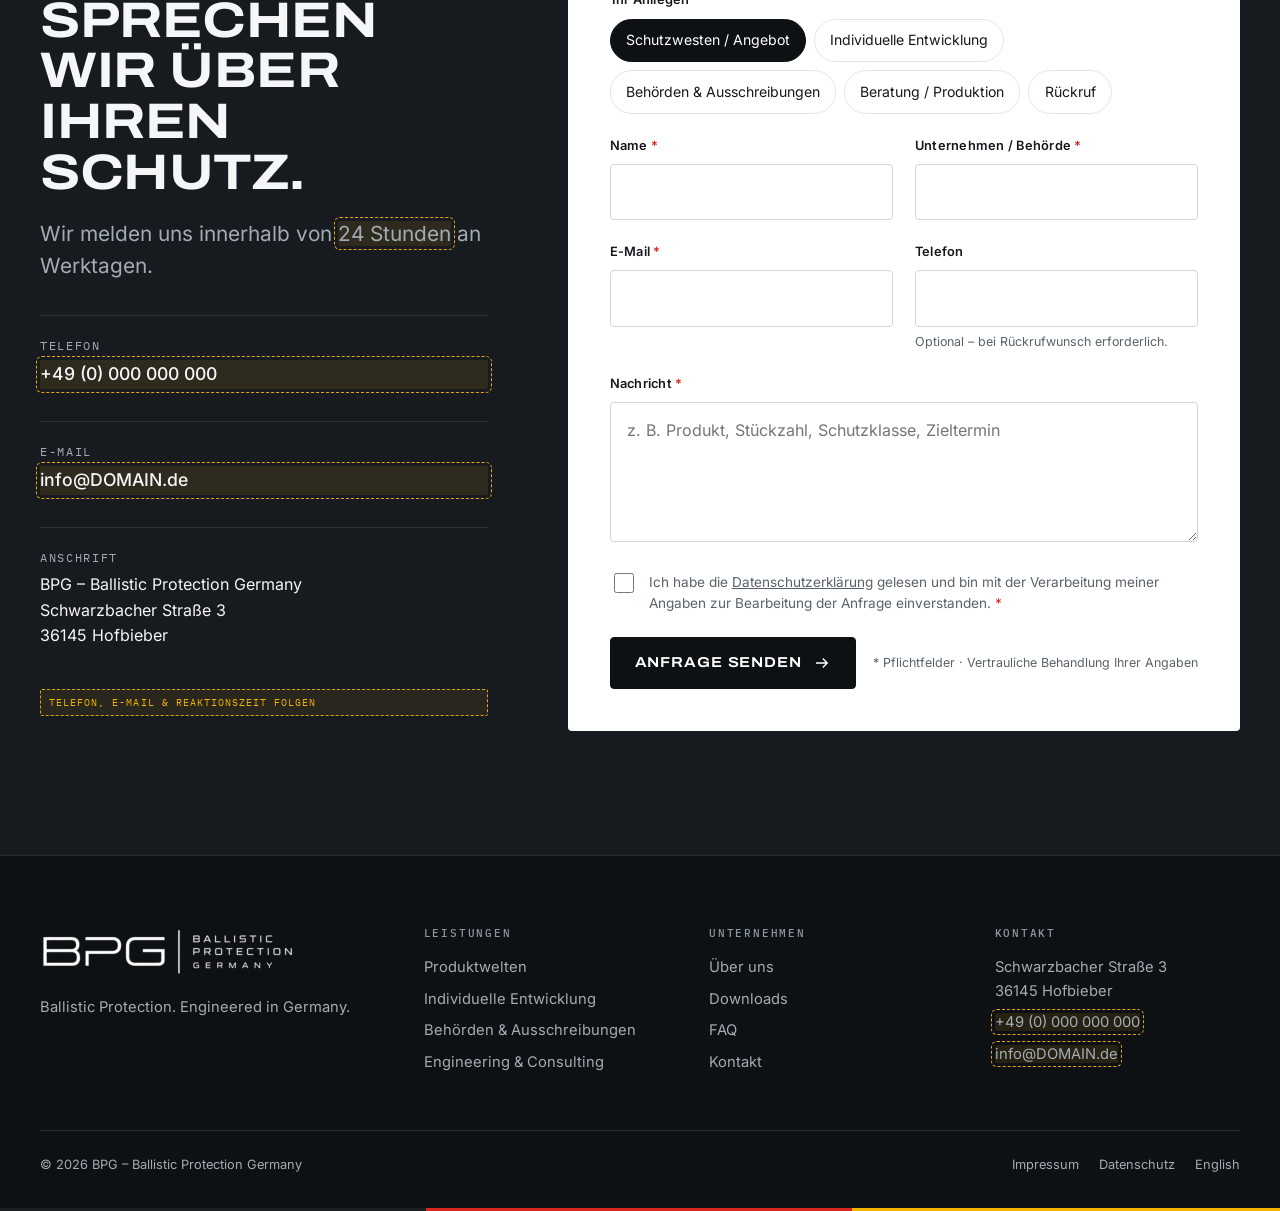
==== commit 266049fc: "Header dauerhaft hell; Hero-Bild ohne starke Abdunklung (LinkedIn-Look) Co-authored-by: Cursor <curs" ====
--- a/index.html
+++ b/index.html
@@ -69,7 +69,7 @@
 <a class="skip-link" href="#main">Zum Inhalt springen</a>
 
 <!-- ================= HEADER ================= -->
-<header class="site-header">
+<header class="site-header is-solid" data-solid="always">
   <div class="container">
     <a class="brand" href="#top" aria-label="Ballistic Protection Germany – zur Startseite">
       <img class="brand__logo" src="assets/img/BPG_Logo_sw.png" alt="BPG – Ballistic Protection Germany" width="522" height="96">
--- a/assets/css/style.css
+++ b/assets/css/style.css
@@ -205,10 +205,11 @@
 .site-header:not(.is-solid) .brand__logo,
 .menu-open .site-header .brand__logo { filter: brightness(0) invert(1); }
 .site-header.is-solid {
-  background: rgba(255,255,255,.94); color: var(--ink);
+  background: rgba(255,255,255,.97); color: var(--ink);
   -webkit-backdrop-filter: saturate(1.4) blur(14px); backdrop-filter: saturate(1.4) blur(14px);
   box-shadow: 0 1px 0 var(--line);
 }
+.site-header.is-solid .brand__logo { filter: none; }
 
 .nav { display: none; }
 .nav ul { display: flex; gap: clamp(1rem, .4rem + 1.2vw, 2rem); }
@@ -275,16 +276,17 @@
 }
 .hero__media { position: absolute; inset: 0; z-index: -2; }
 .hero__media img {
-  width: 100%; height: 100%; object-fit: cover; object-position: 50% 42%;
-  filter: grayscale(.15) contrast(1.04) brightness(.95);
-  transform: scale(1.04); animation: heroZoom 22s var(--ease) forwards;
+  width: 100%; height: 100%; object-fit: cover; object-position: 50% 38%;
+  filter: grayscale(0) contrast(1.02) brightness(1.08);
+  transform: scale(1.02); animation: heroZoom 22s var(--ease) forwards;
 }
 @keyframes heroZoom { to { transform: scale(1); } }
 .hero::before {
   content: ""; position: absolute; inset: 0; z-index: -1;
+  /* Oben hell (LinkedIn-Prüfstand), unten nur leichter Verlauf für Headline */
   background:
-    linear-gradient(180deg, rgba(14,17,20,.45) 0%, rgba(14,17,20,.08) 35%, rgba(14,17,20,.2) 60%, rgba(14,17,20,.72) 100%),
-    linear-gradient(90deg, rgba(14,17,20,.55) 0%, rgba(14,17,20,.18) 50%, rgba(14,17,20,.06) 100%);
+    linear-gradient(180deg, rgba(255,255,255,.35) 0%, rgba(255,255,255,.08) 22%, rgba(14,17,20,0) 45%, rgba(14,17,20,.35) 72%, rgba(14,17,20,.62) 100%),
+    linear-gradient(90deg, rgba(14,17,20,.12) 0%, rgba(14,17,20,0) 45%, rgba(14,17,20,.08) 100%);
 }
 .hero__content { padding-top: calc(var(--header-h) + 3rem); padding-bottom: clamp(2.5rem, 1.5rem + 4vw, 4.5rem); }
 .hero h1 { font-size: var(--fs-hero); line-height: .98; max-width: 14ch; }
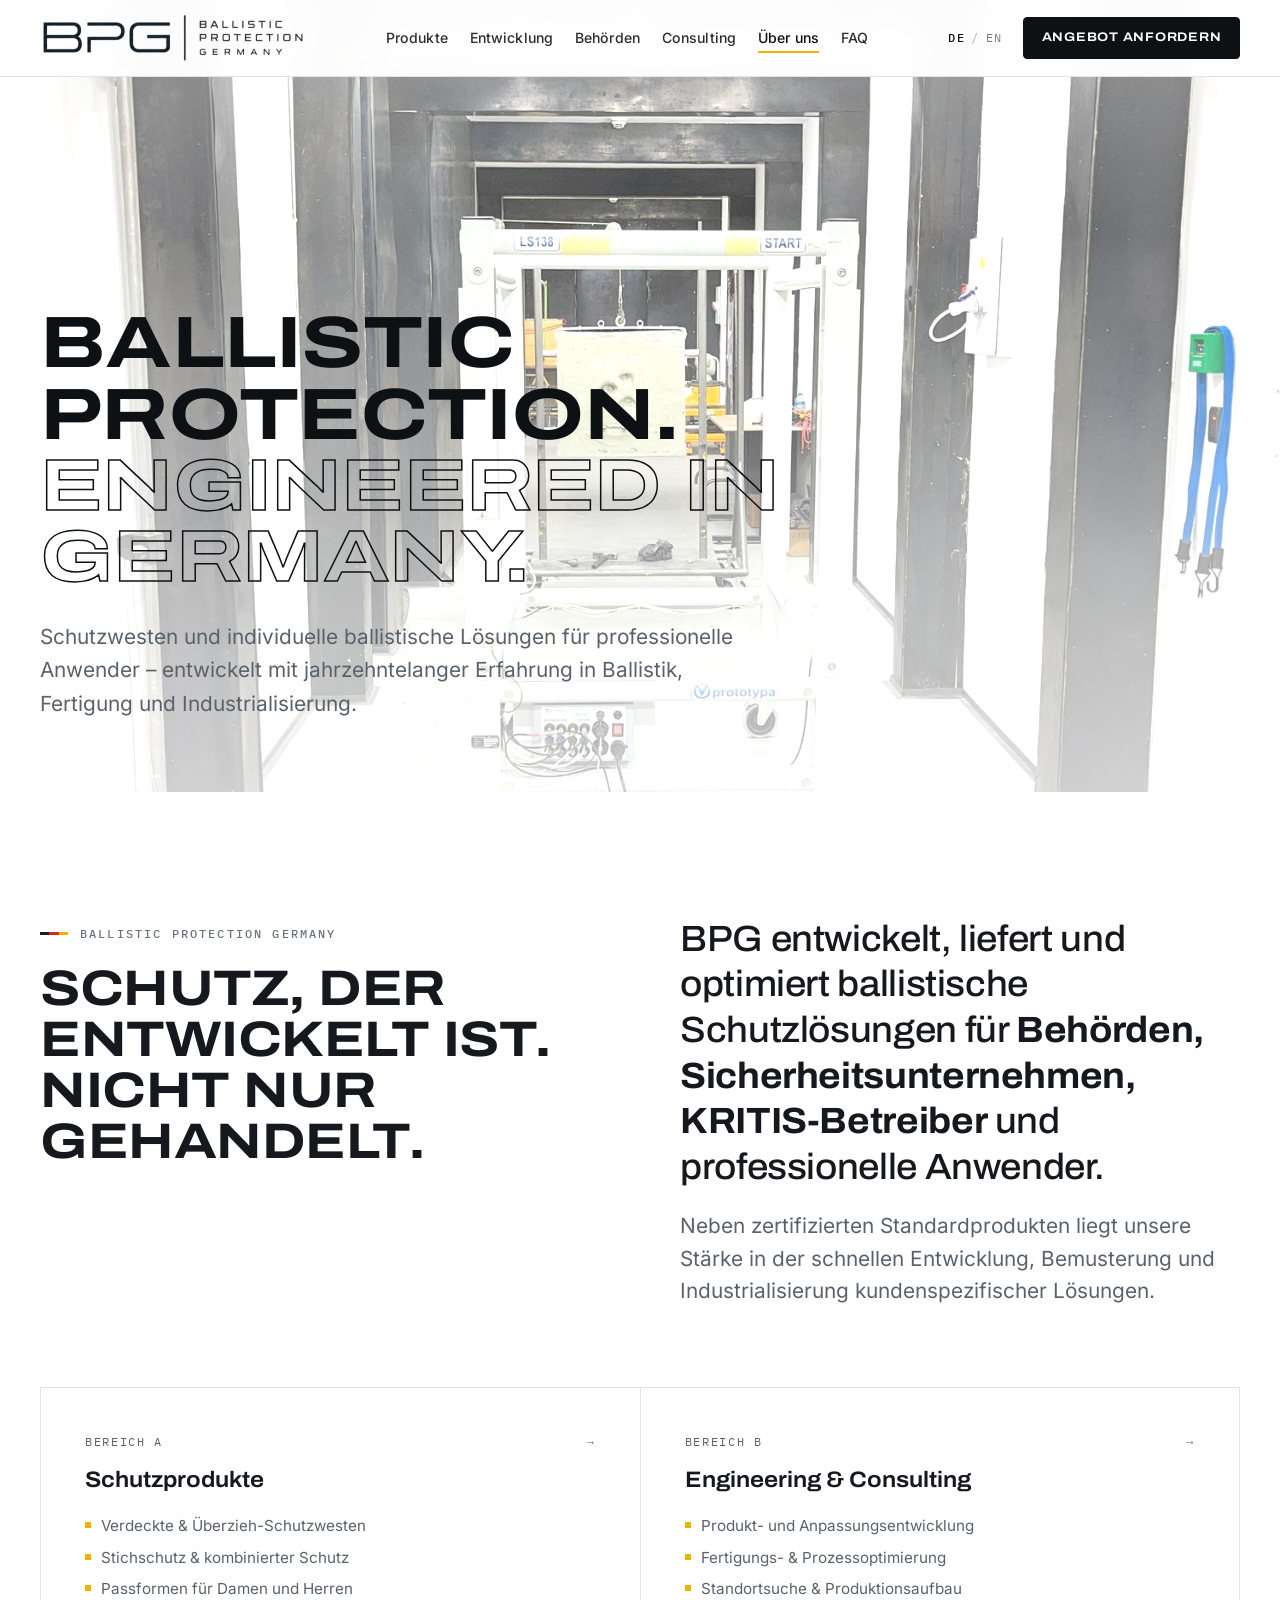
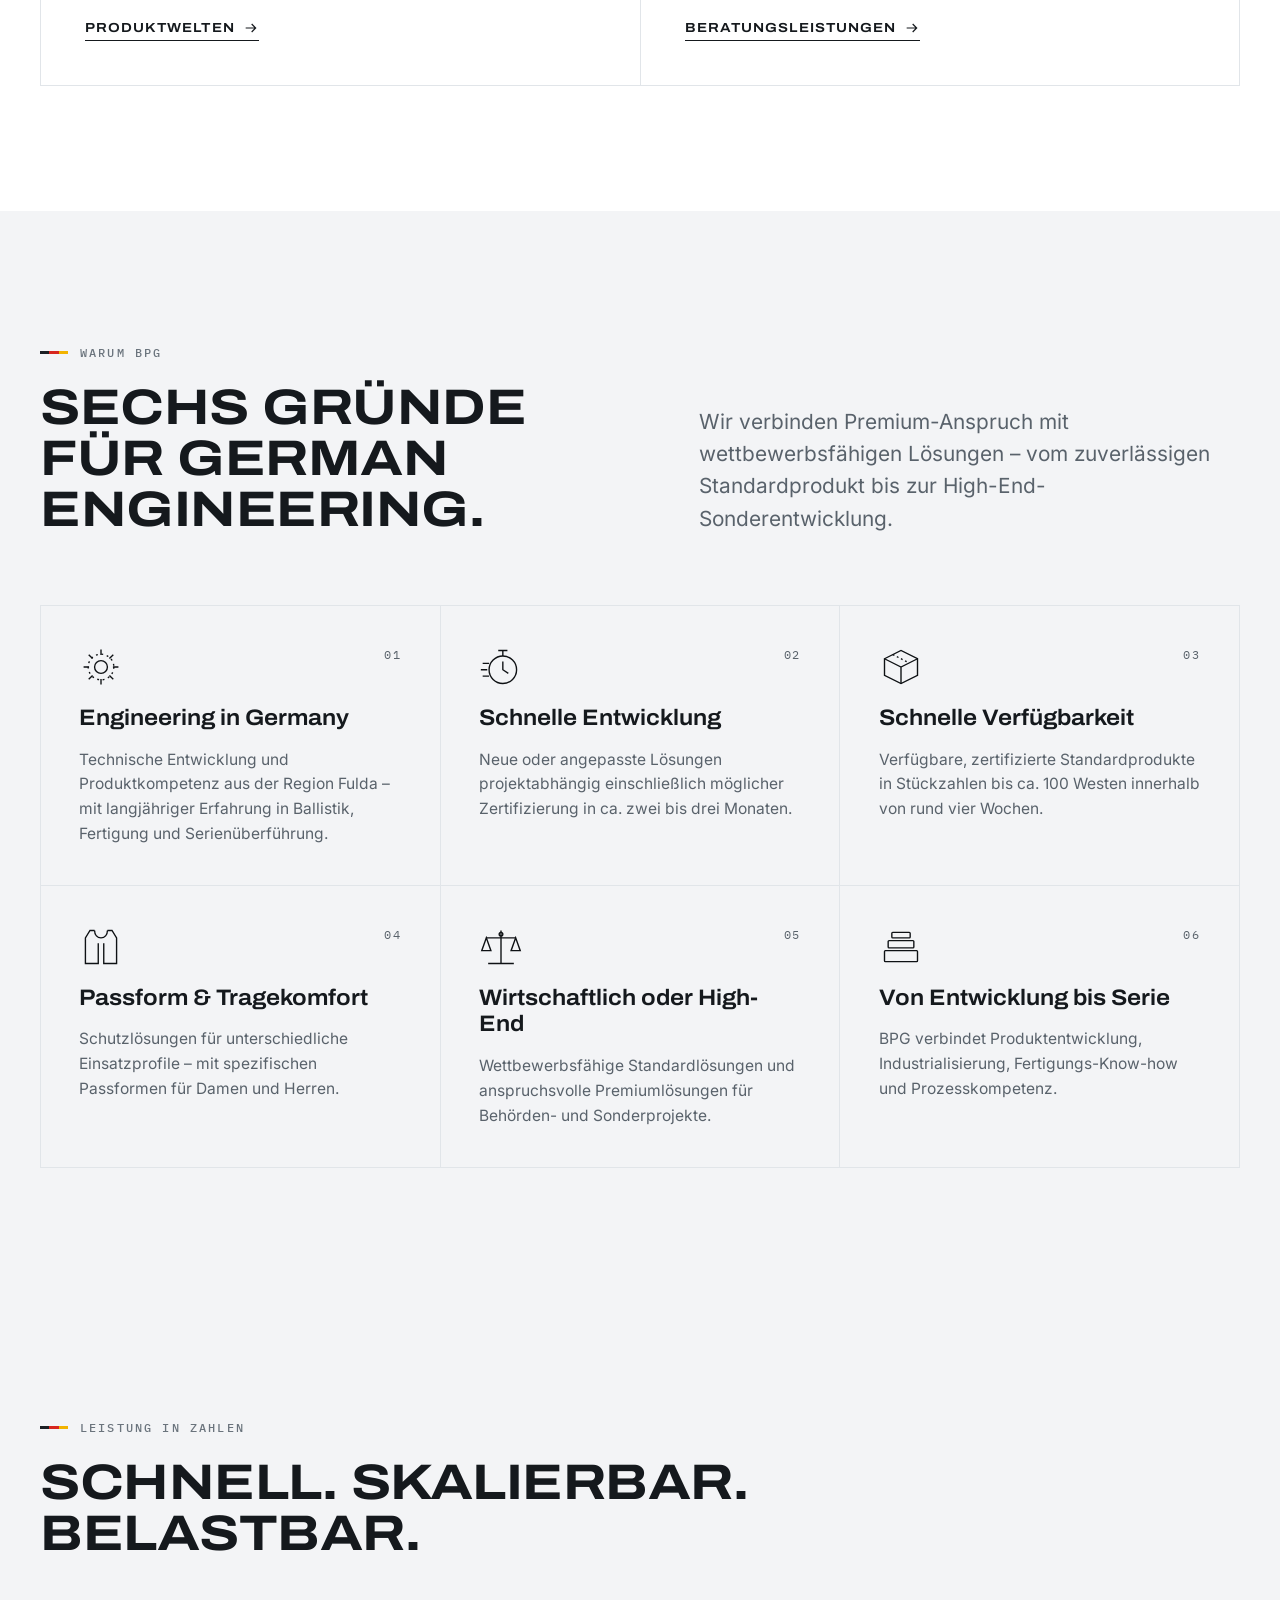
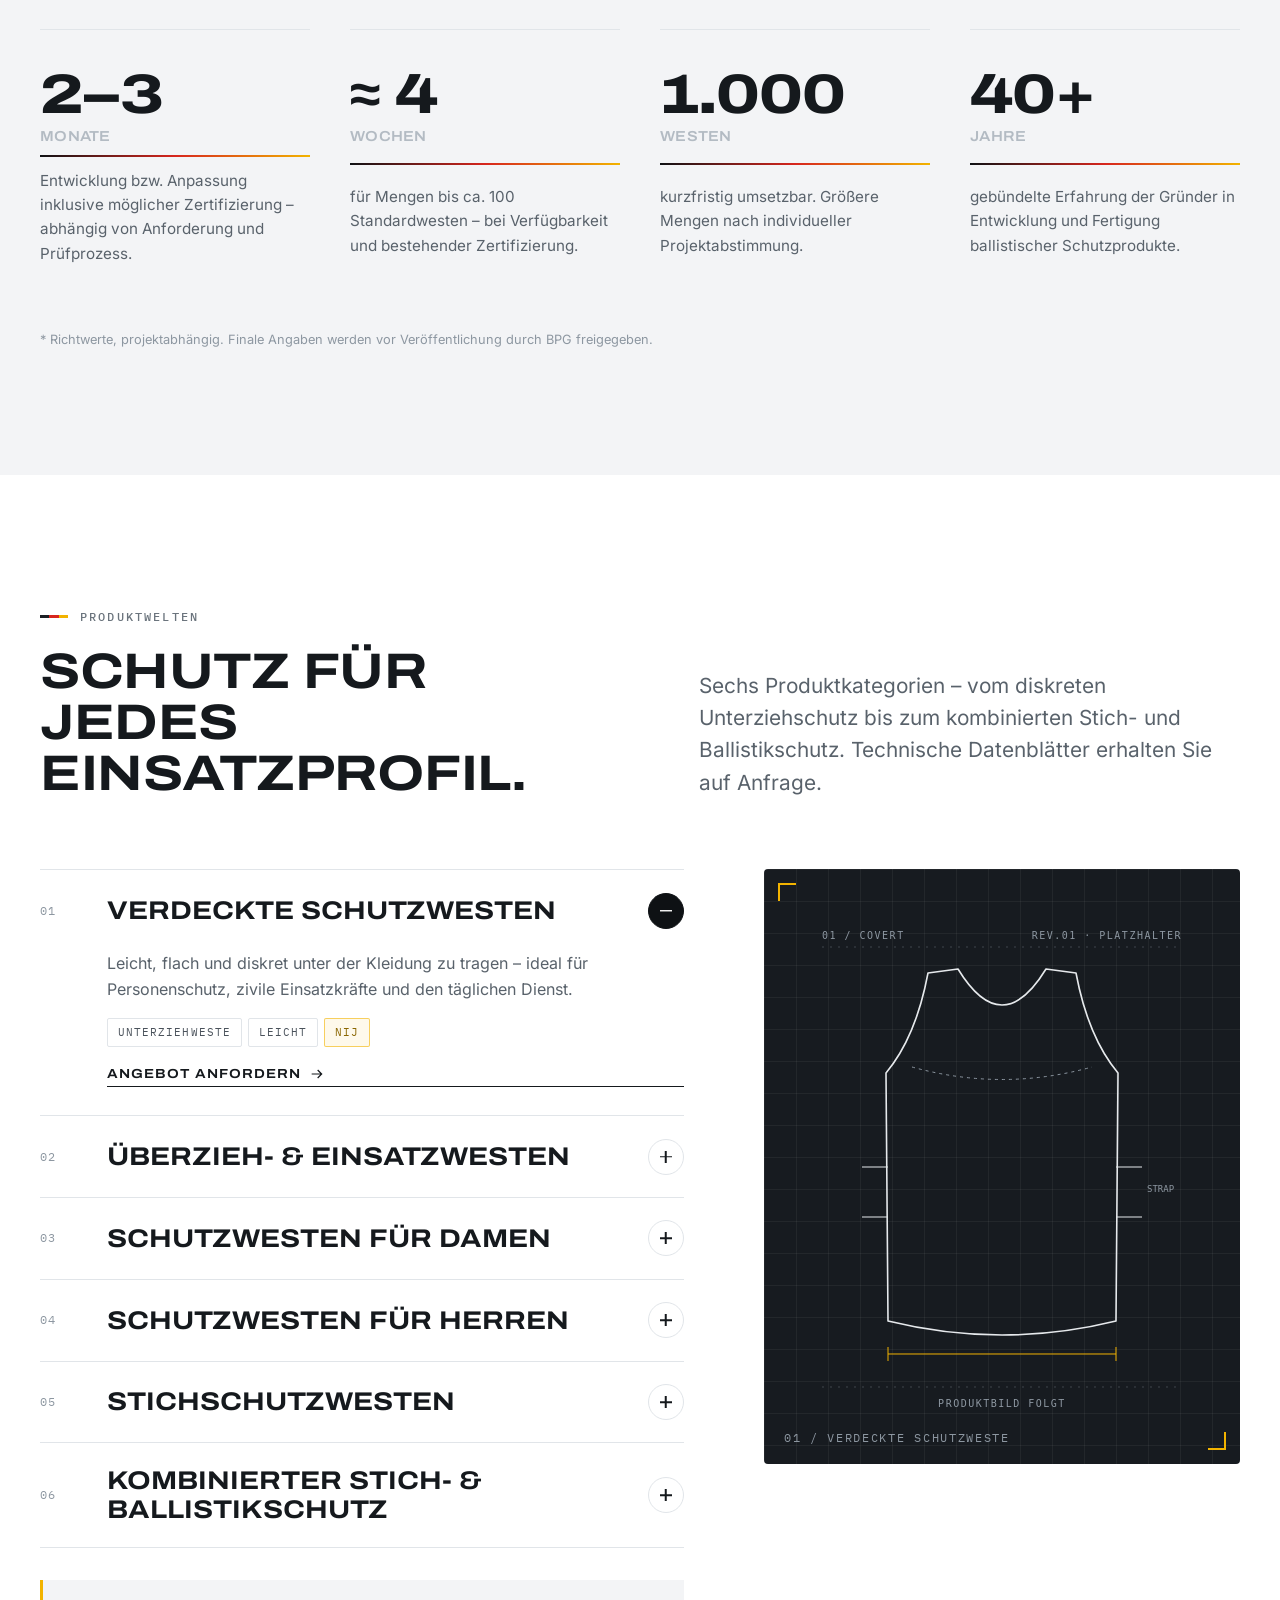
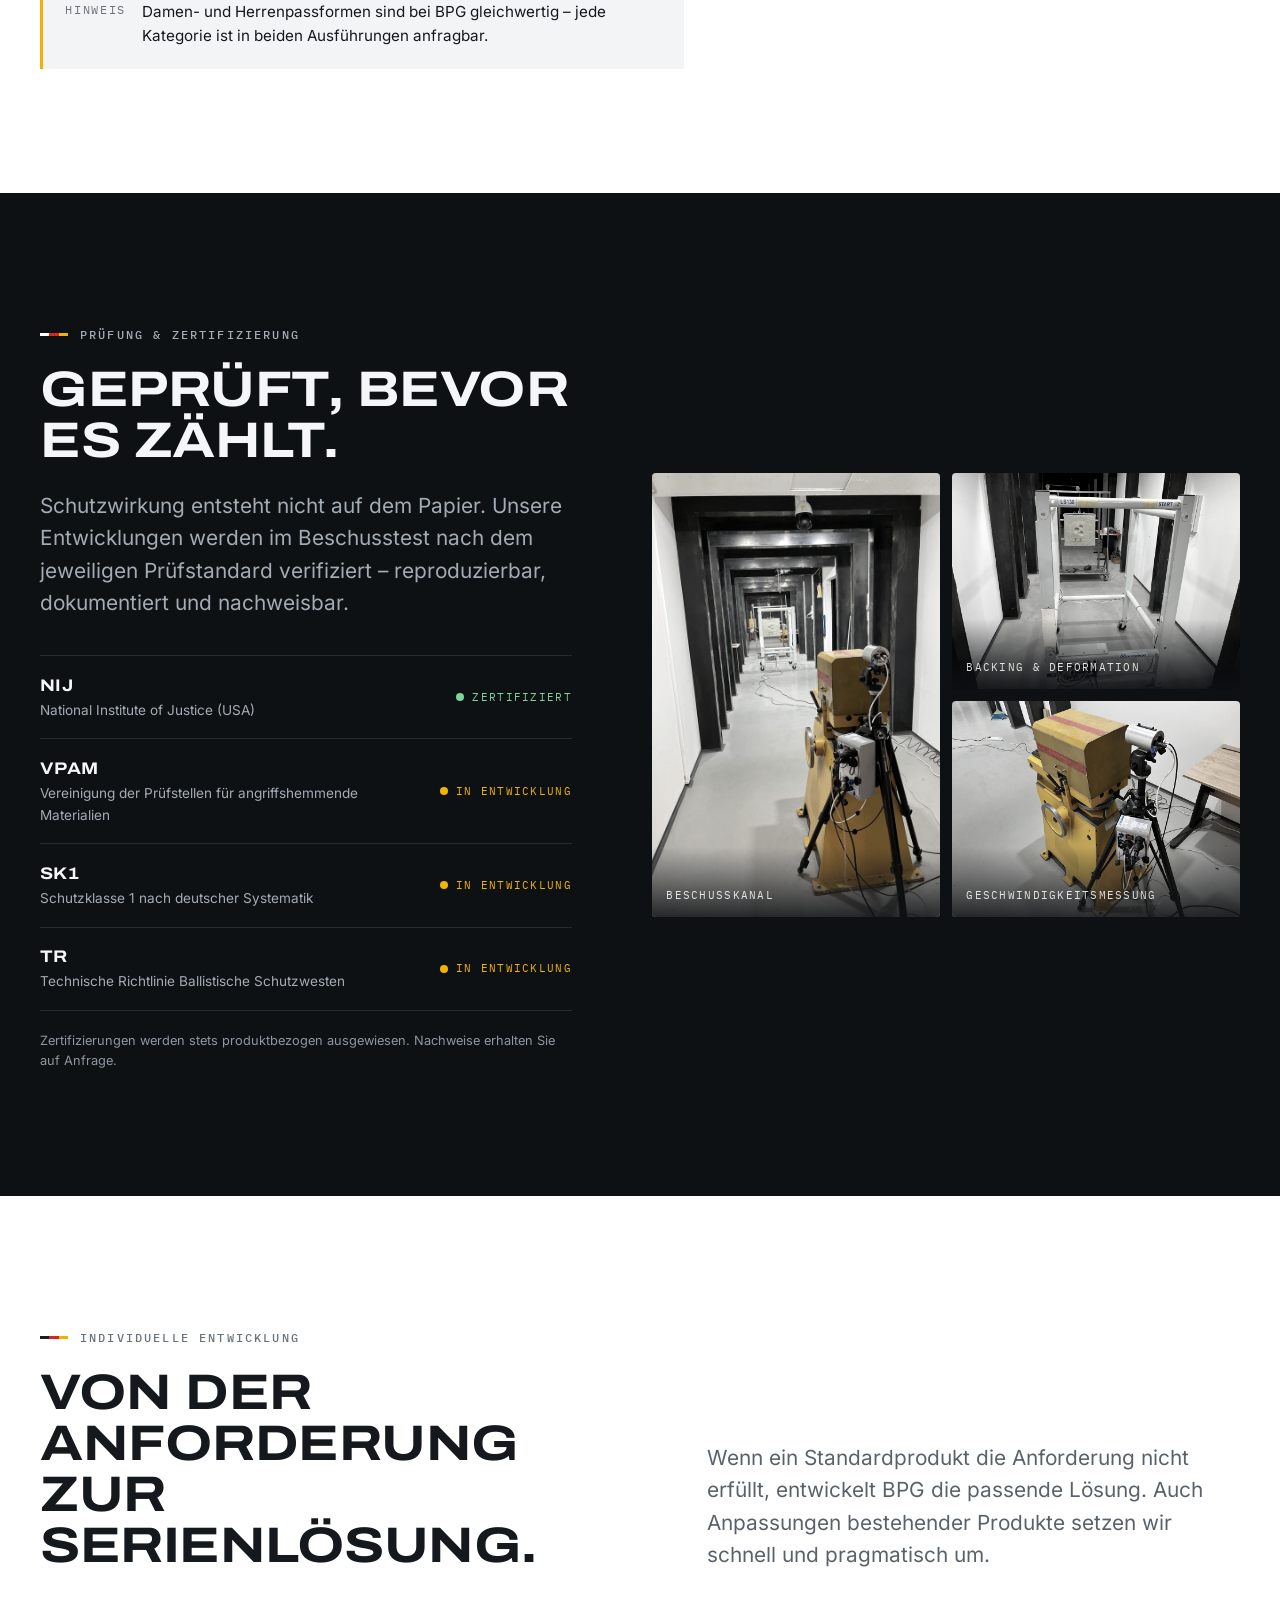
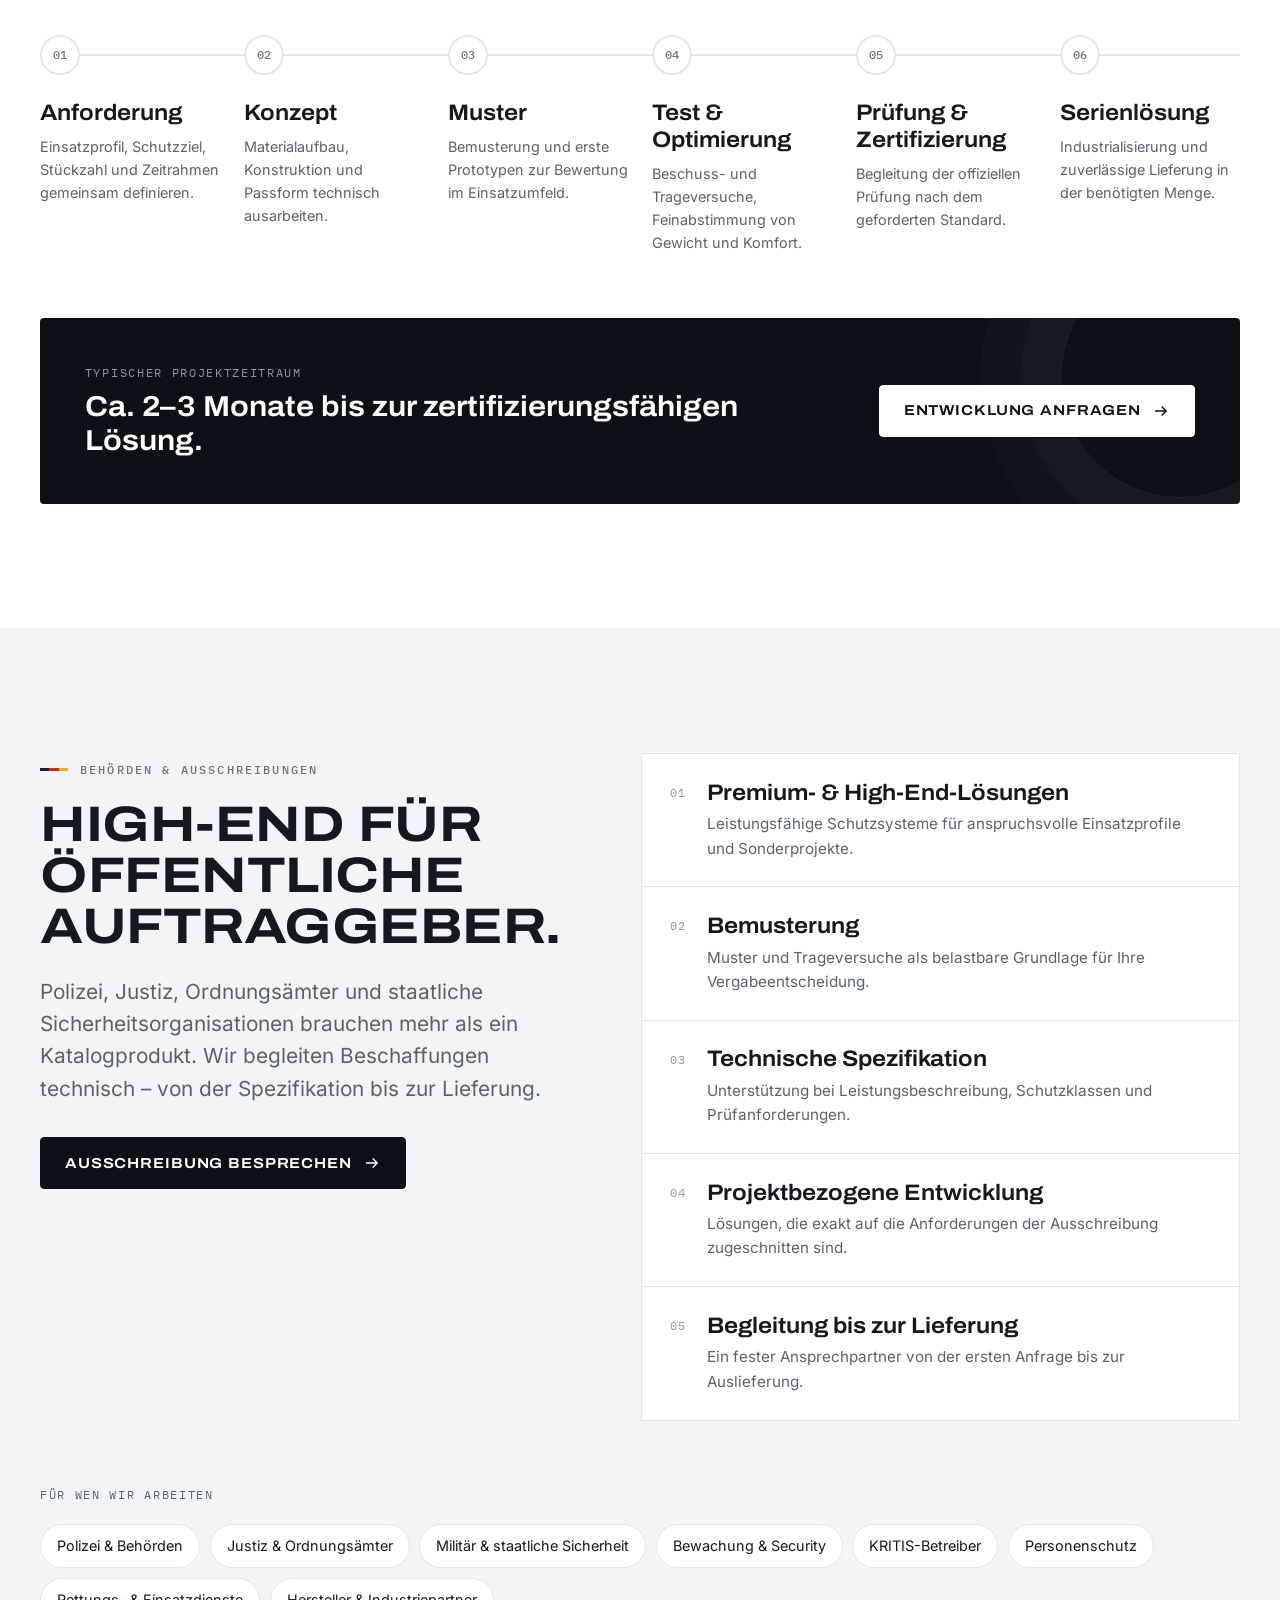
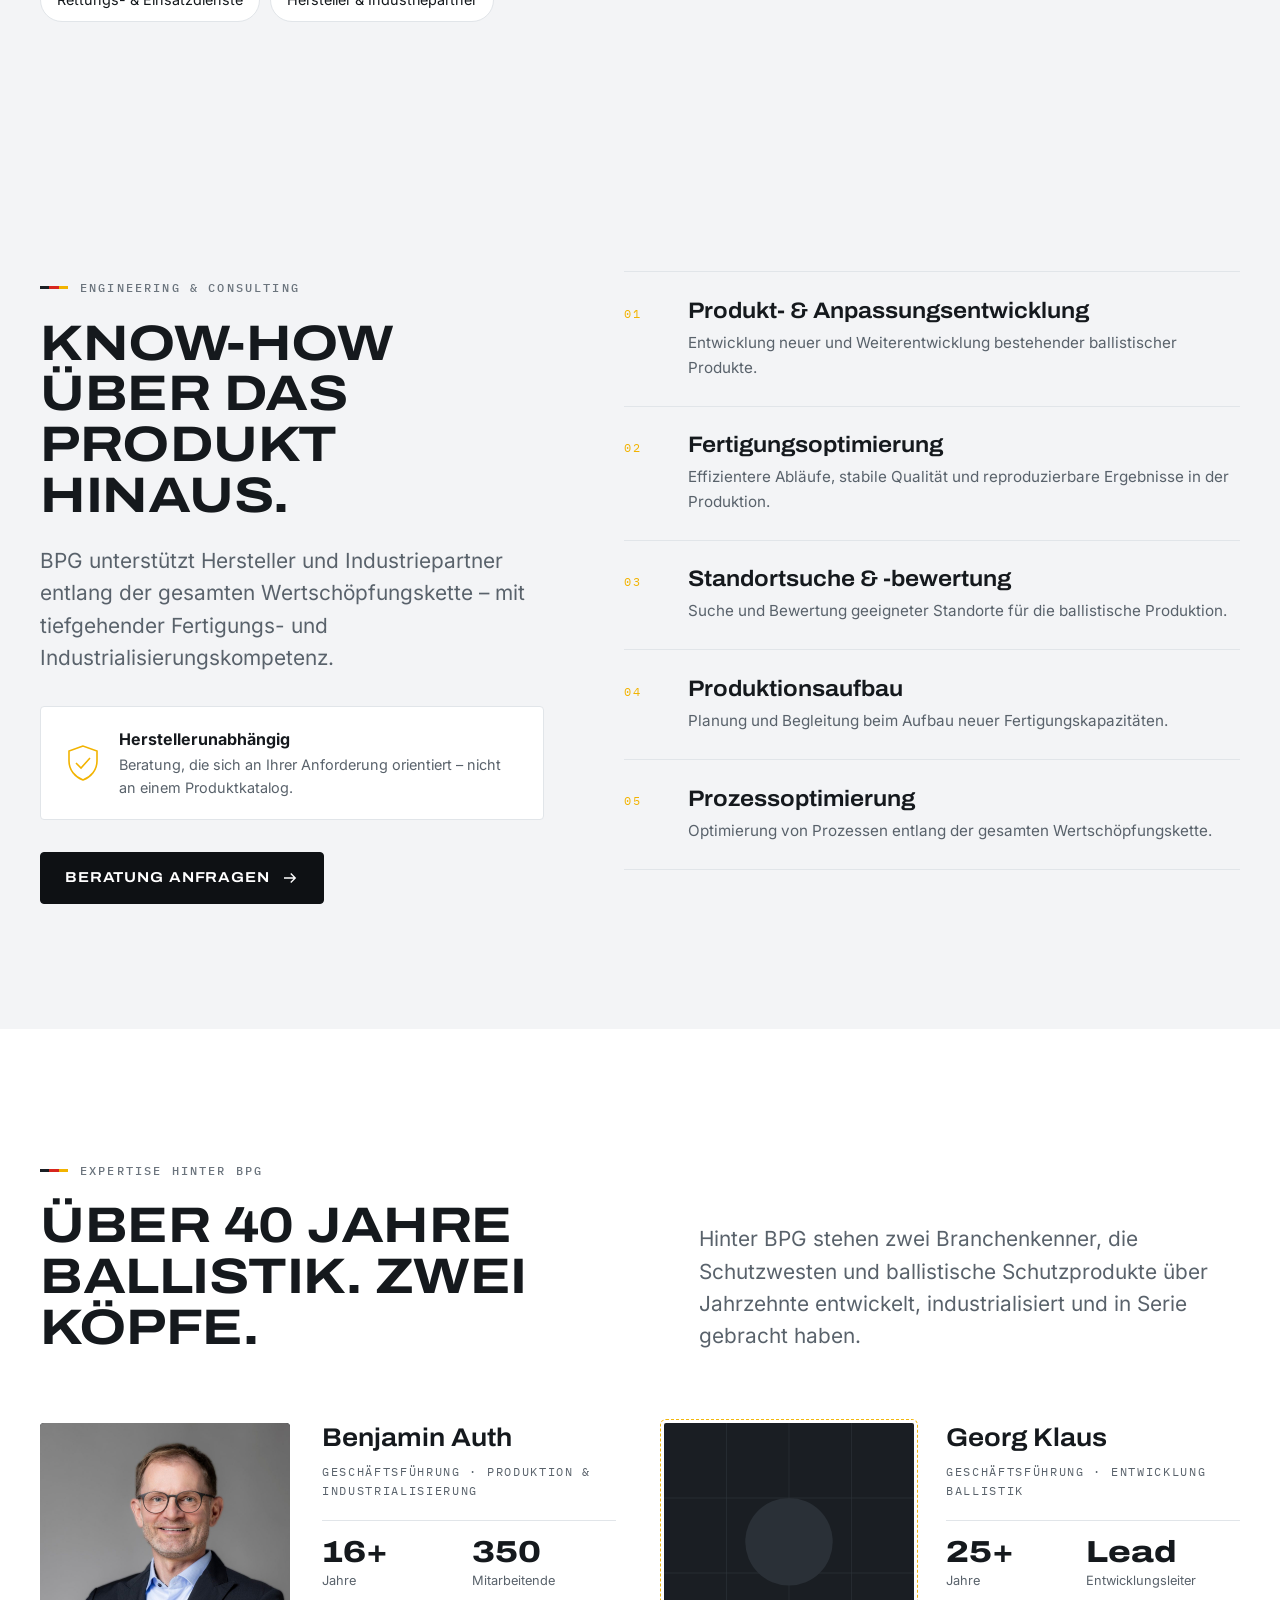
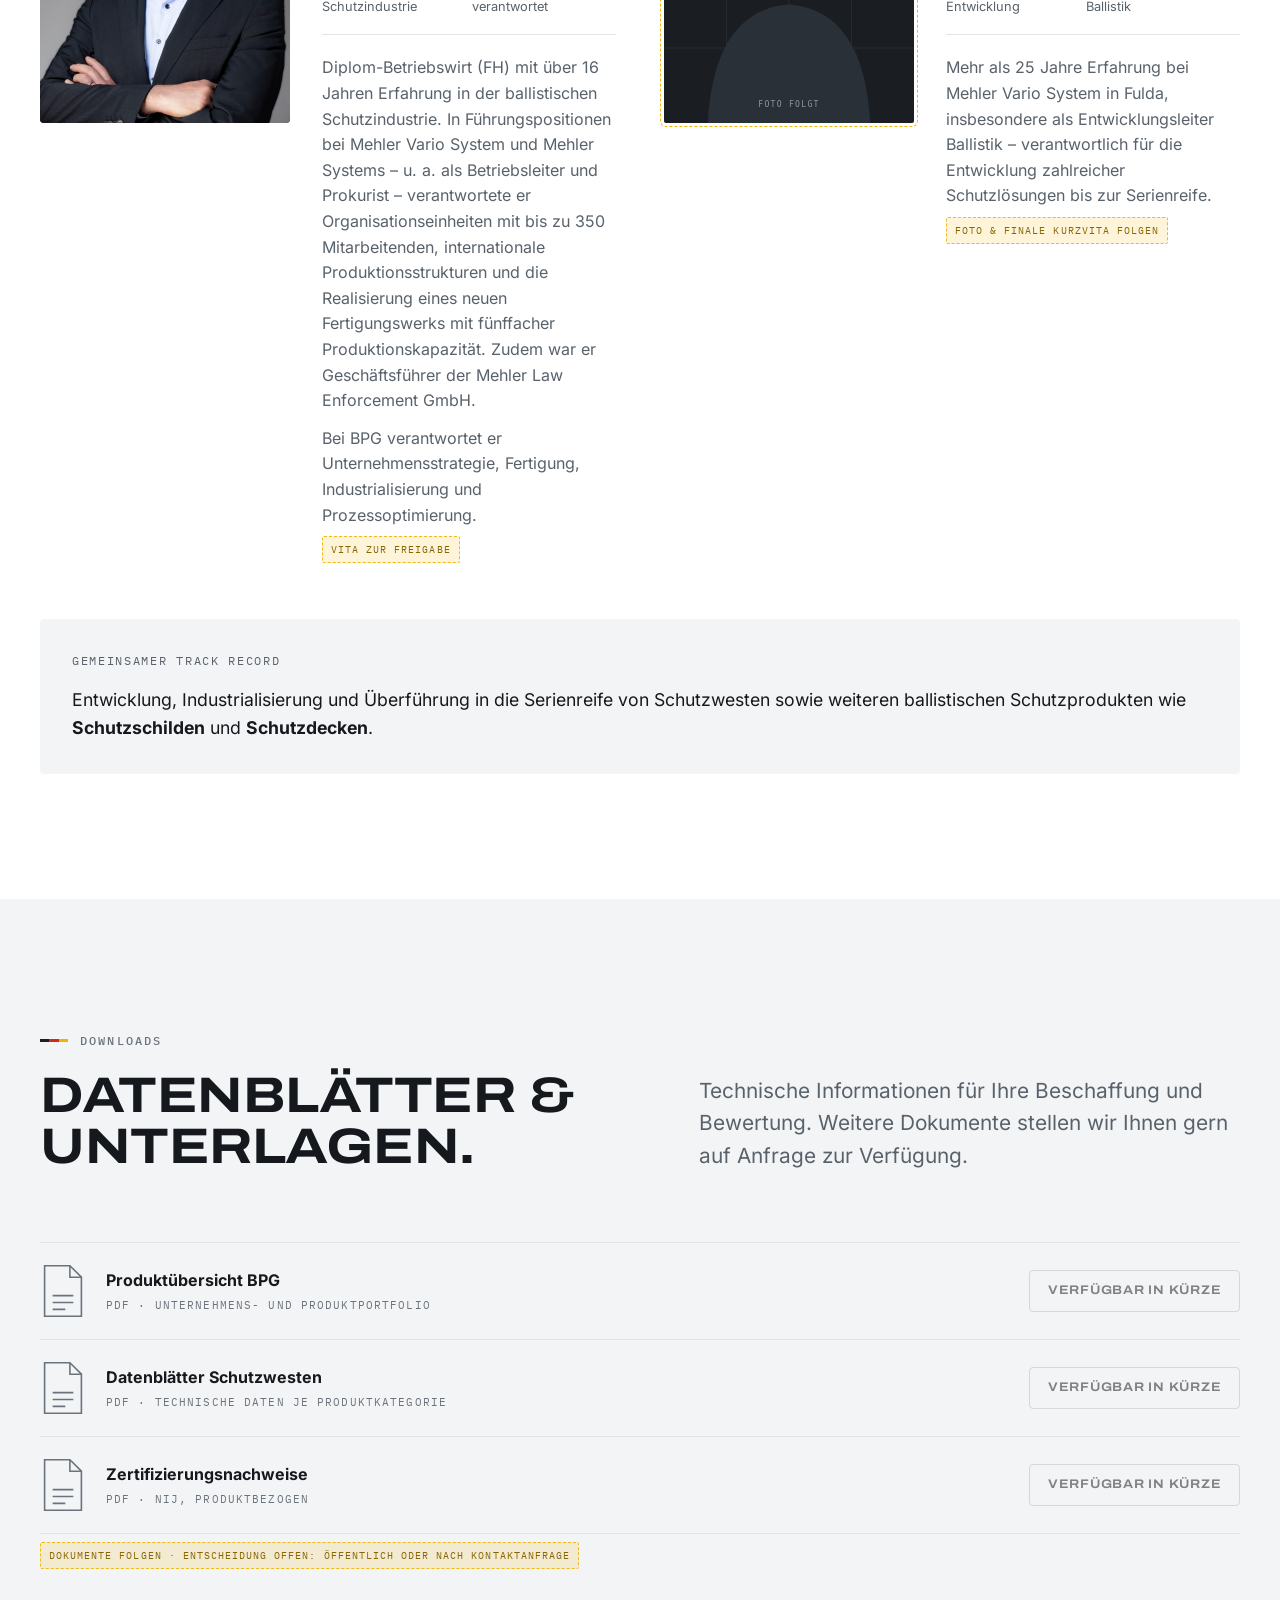
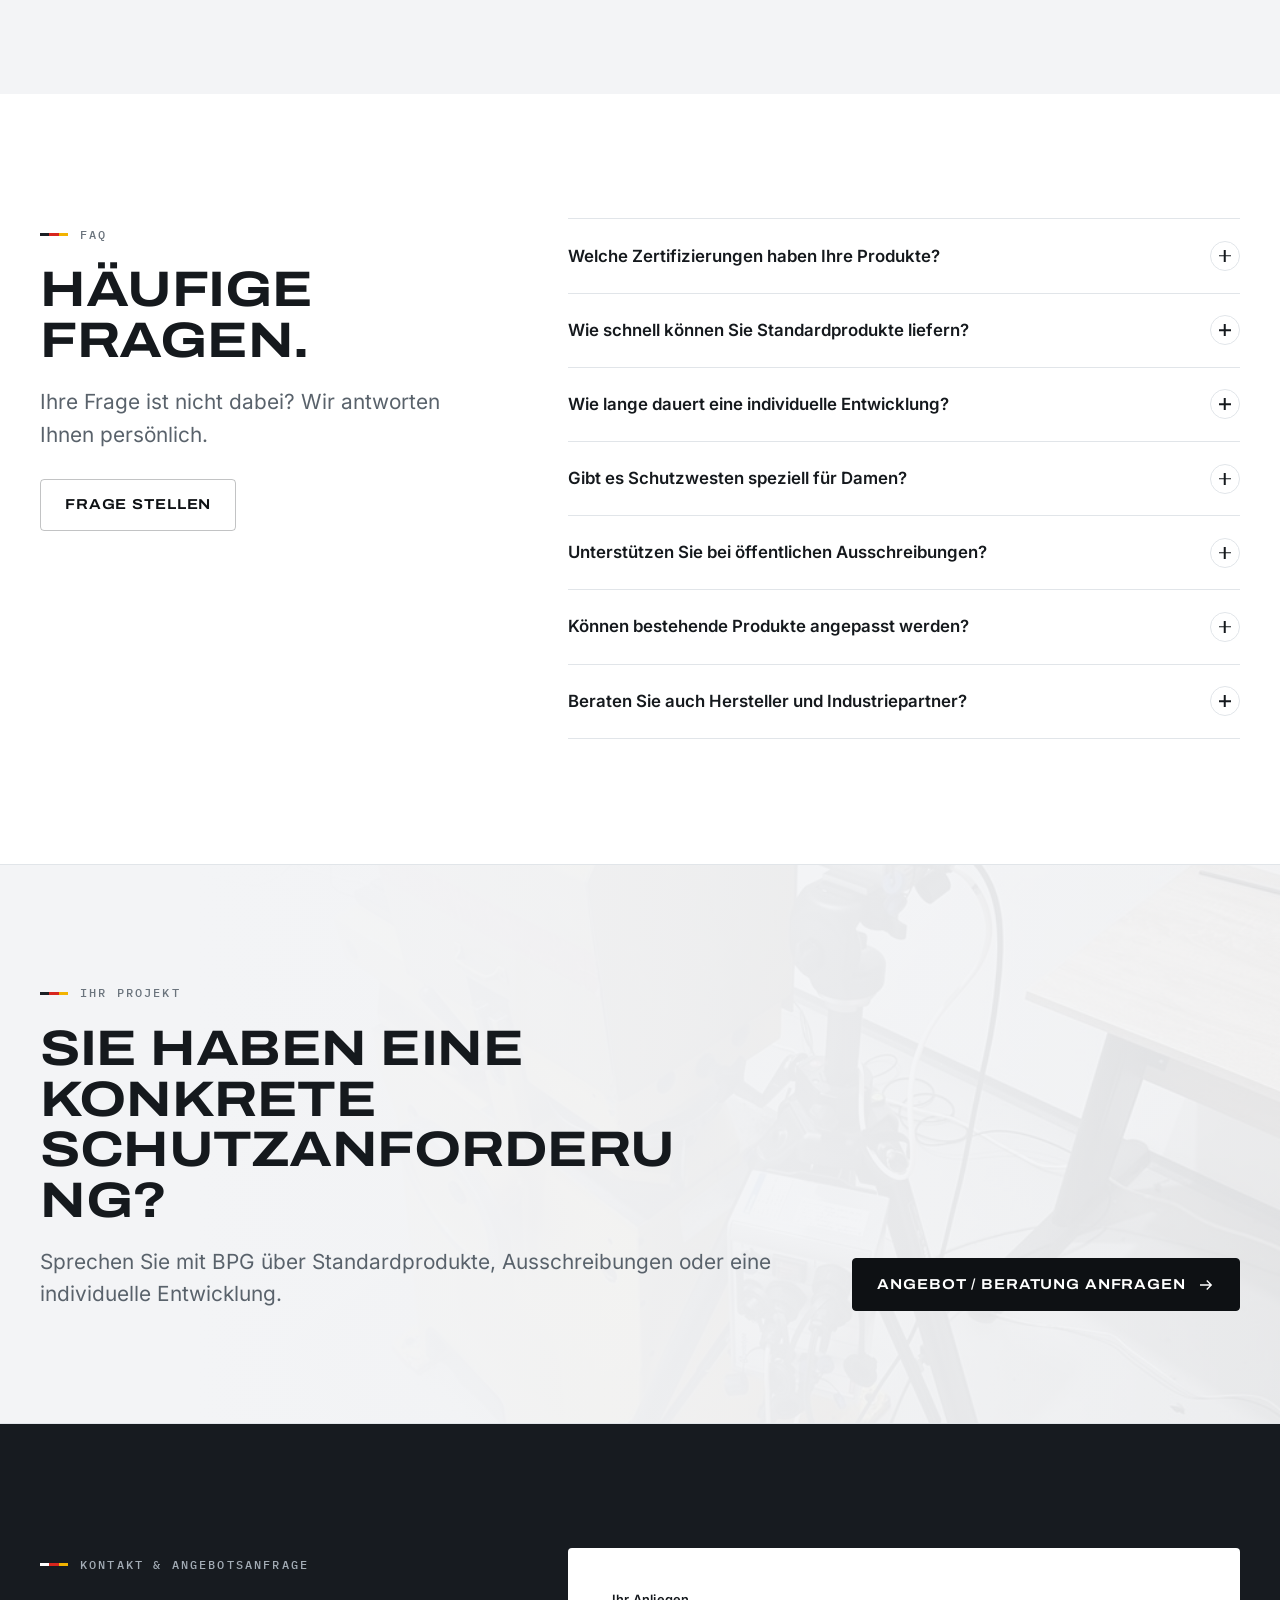
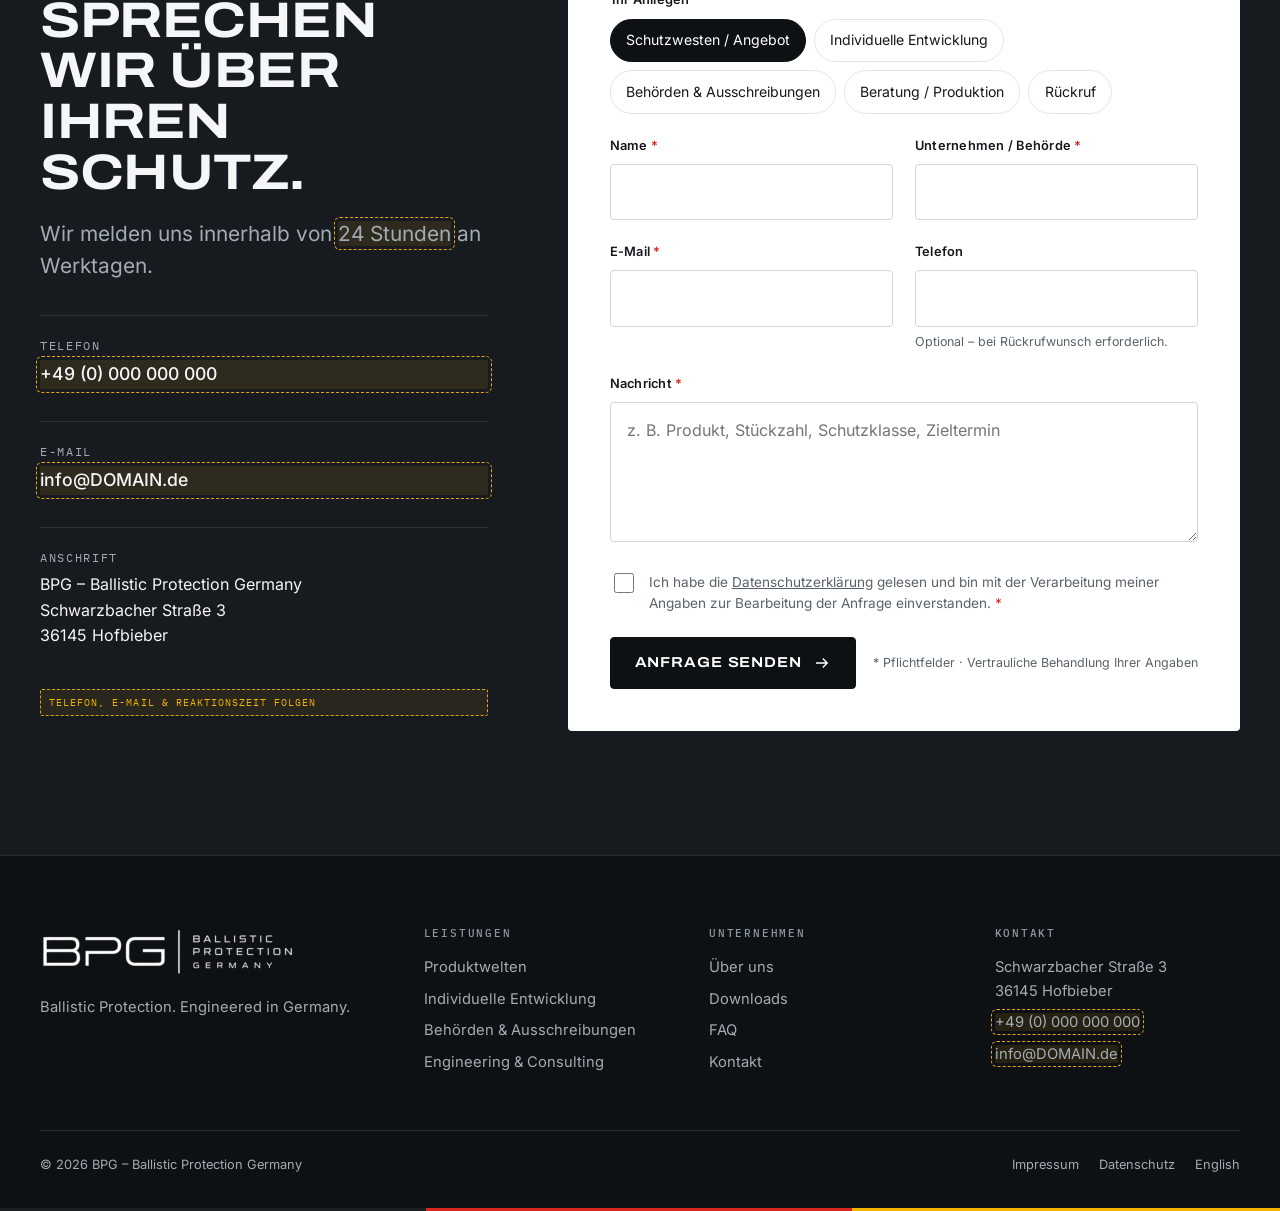
==== commit 0bf0c1ae: "Hero-Typo schwarz, heller Verlauf für Lesbarkeit Co-authored-by: Cursor <cursoragent@cursor.com>" ====
--- a/index.html
+++ b/index.html
@@ -113,7 +113,7 @@
   <div class="hero__media">
     <img src="assets/img/test-tunnel.jpg" alt="Beschusskanal in einem ballistischen Prüflabor" fetchpriority="high" width="1500" height="2000">
   </div>
-  <div class="container hero__content on-dark">
+  <div class="container hero__content">
     <h1 class="display">
       <span class="line"><span>Ballistic</span></span>
       <span class="line"><span>Protection.</span></span>
--- a/assets/css/style.css
+++ b/assets/css/style.css
@@ -283,20 +283,22 @@
 @keyframes heroZoom { to { transform: scale(1); } }
 .hero::before {
   content: ""; position: absolute; inset: 0; z-index: -1;
-  /* Oben hell (LinkedIn-Prüfstand), unten nur leichter Verlauf für Headline */
   background:
-    linear-gradient(180deg, rgba(255,255,255,.35) 0%, rgba(255,255,255,.08) 22%, rgba(14,17,20,0) 45%, rgba(14,17,20,.35) 72%, rgba(14,17,20,.62) 100%),
-    linear-gradient(90deg, rgba(14,17,20,.12) 0%, rgba(14,17,20,0) 45%, rgba(14,17,20,.08) 100%);
-}
-.hero__content { padding-top: calc(var(--header-h) + 3rem); padding-bottom: clamp(2.5rem, 1.5rem + 4vw, 4.5rem); }
+    linear-gradient(180deg, rgba(255,255,255,.42) 0%, rgba(255,255,255,.15) 30%, rgba(255,255,255,.55) 70%, rgba(255,255,255,.72) 100%),
+    linear-gradient(90deg, rgba(255,255,255,.25) 0%, rgba(255,255,255,0) 50%, rgba(255,255,255,.12) 100%);
+}
+.hero__content {
+  padding-top: calc(var(--header-h) + 3rem); padding-bottom: clamp(2.5rem, 1.5rem + 4vw, 4.5rem);
+  color: var(--ink);
+}
 .hero h1 { font-size: var(--fs-hero); line-height: .98; max-width: 14ch; }
 .hero h1 .line { display: block; overflow: hidden; }
 .hero h1 .line > span { display: inline-block; transform: translateY(105%); animation: lineUp 1.1s var(--ease) forwards; }
 .hero h1 .line:nth-child(2) > span { animation-delay: .12s; }
 .hero h1 .line:nth-child(3) > span { animation-delay: .24s; }
-.hero h1 .accent { color: transparent; -webkit-text-stroke: 1.5px #fff; }
+.hero h1 .accent { color: transparent; -webkit-text-stroke: 1.5px var(--ink); paint-order: stroke fill; }
 @keyframes lineUp { to { transform: none; } }
-.hero__sub { margin-top: 1.75rem; max-width: 56ch; font-size: var(--fs-lead); color: rgba(255,255,255,.88); opacity: 0; animation: fadeUp 1s .5s var(--ease) forwards; }
+.hero__sub { margin-top: 1.75rem; max-width: 56ch; font-size: var(--fs-lead); color: var(--text-muted); opacity: 0; animation: fadeUp 1s .5s var(--ease) forwards; }
 @keyframes fadeUp { from { opacity: 0; transform: translateY(16px); } to { opacity: 1; transform: none; } }
 
 .scroll-cue {
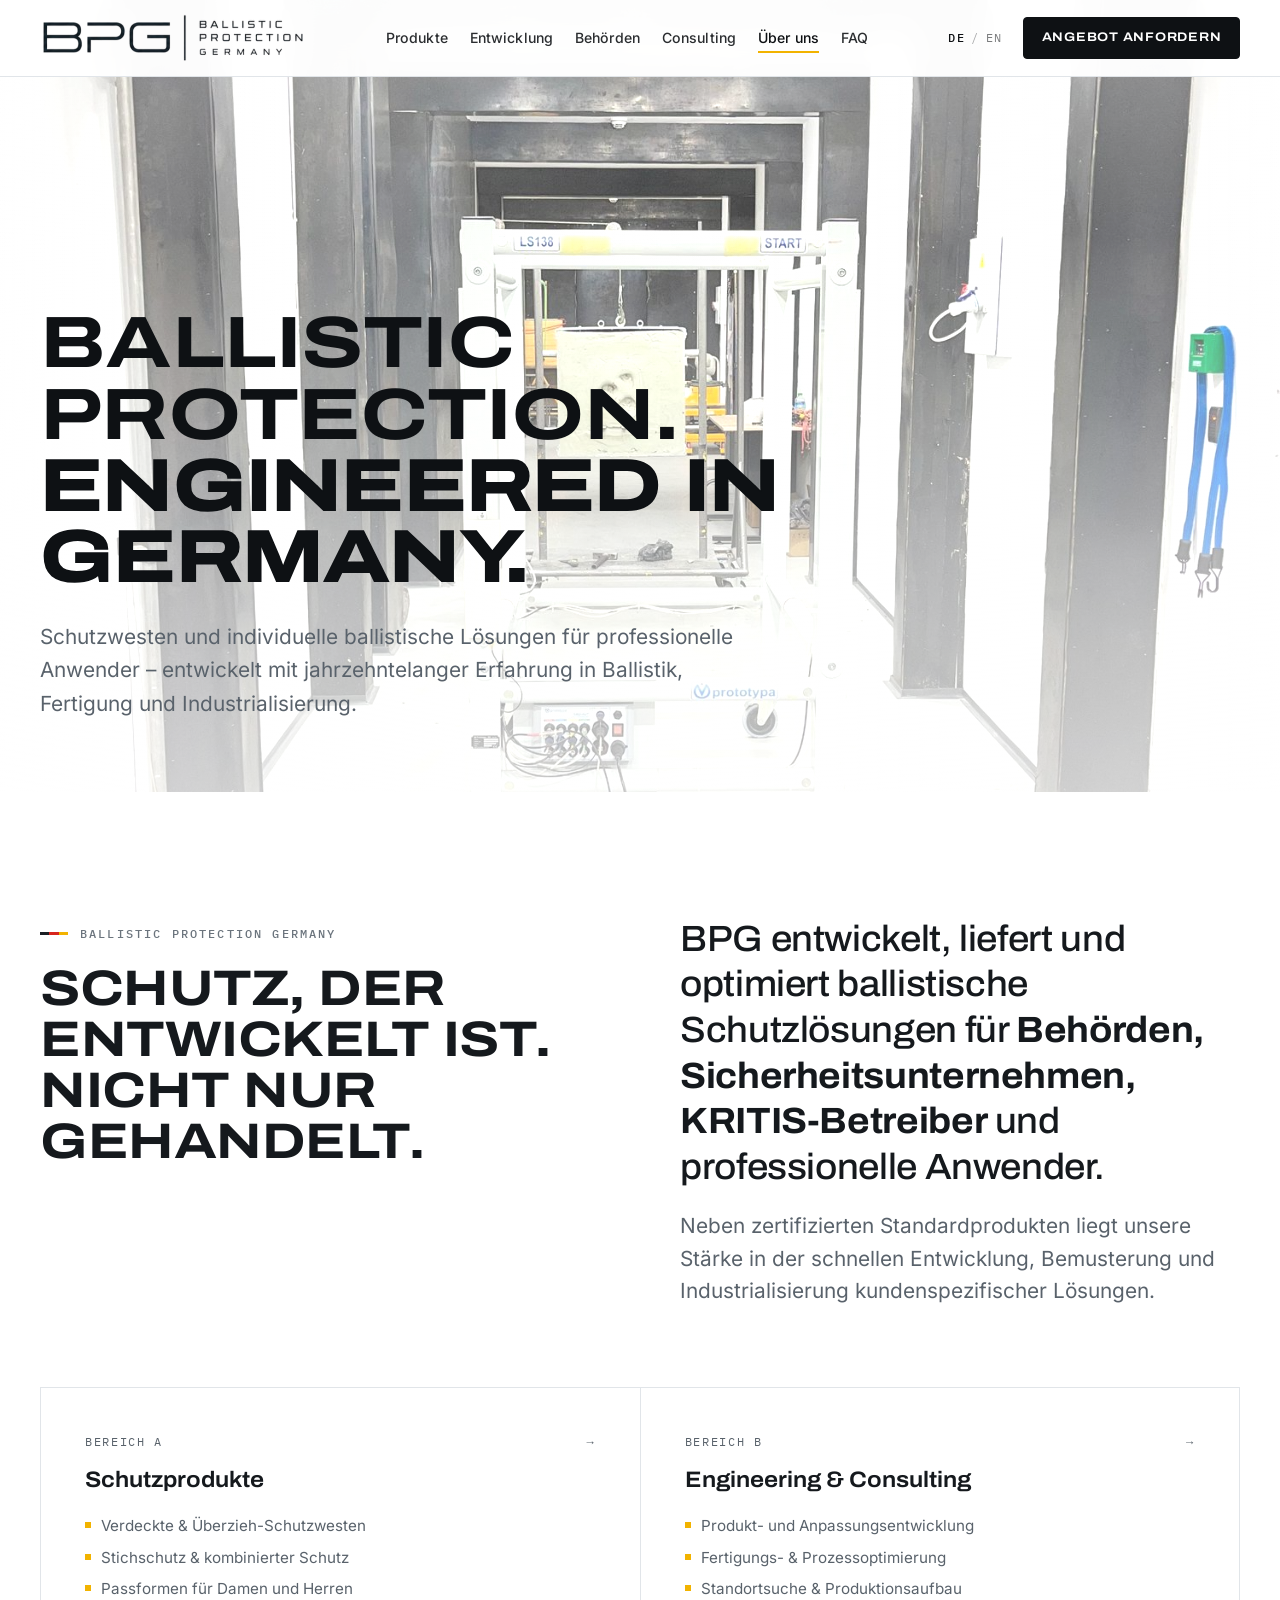
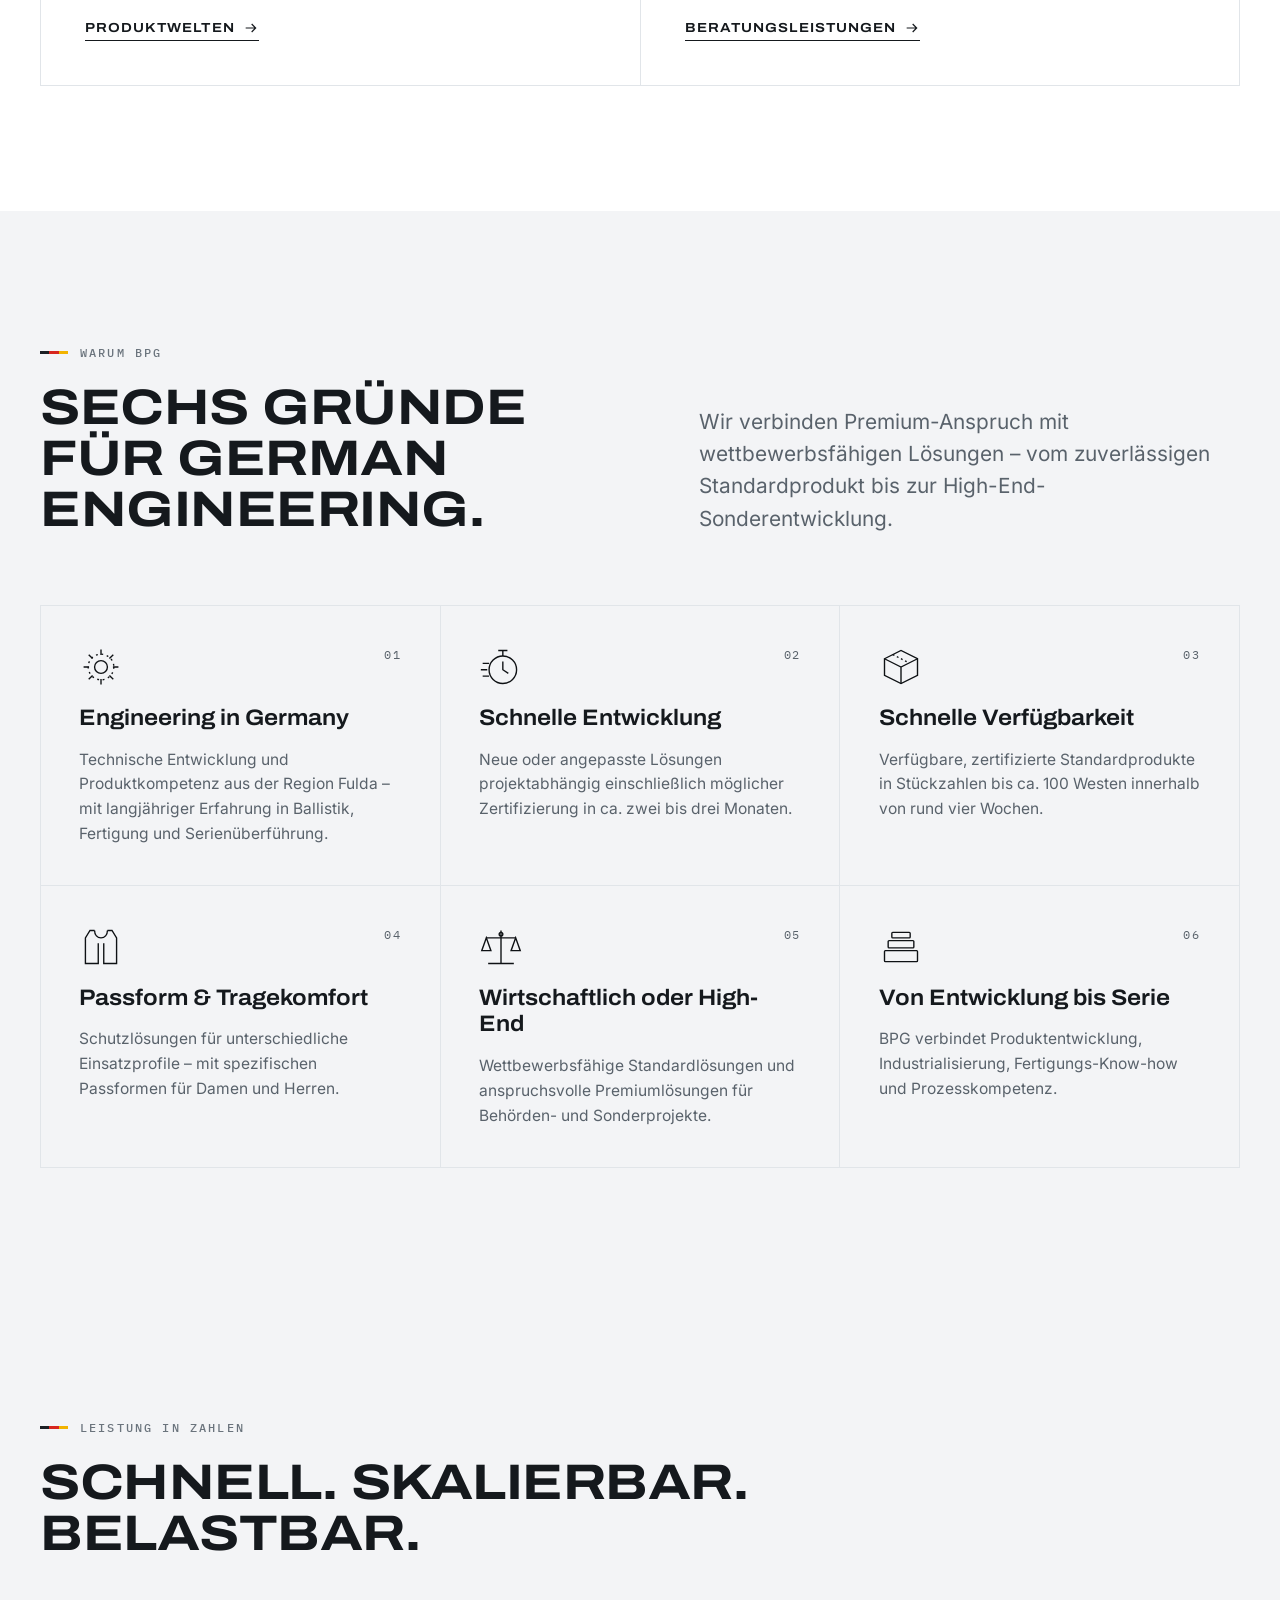
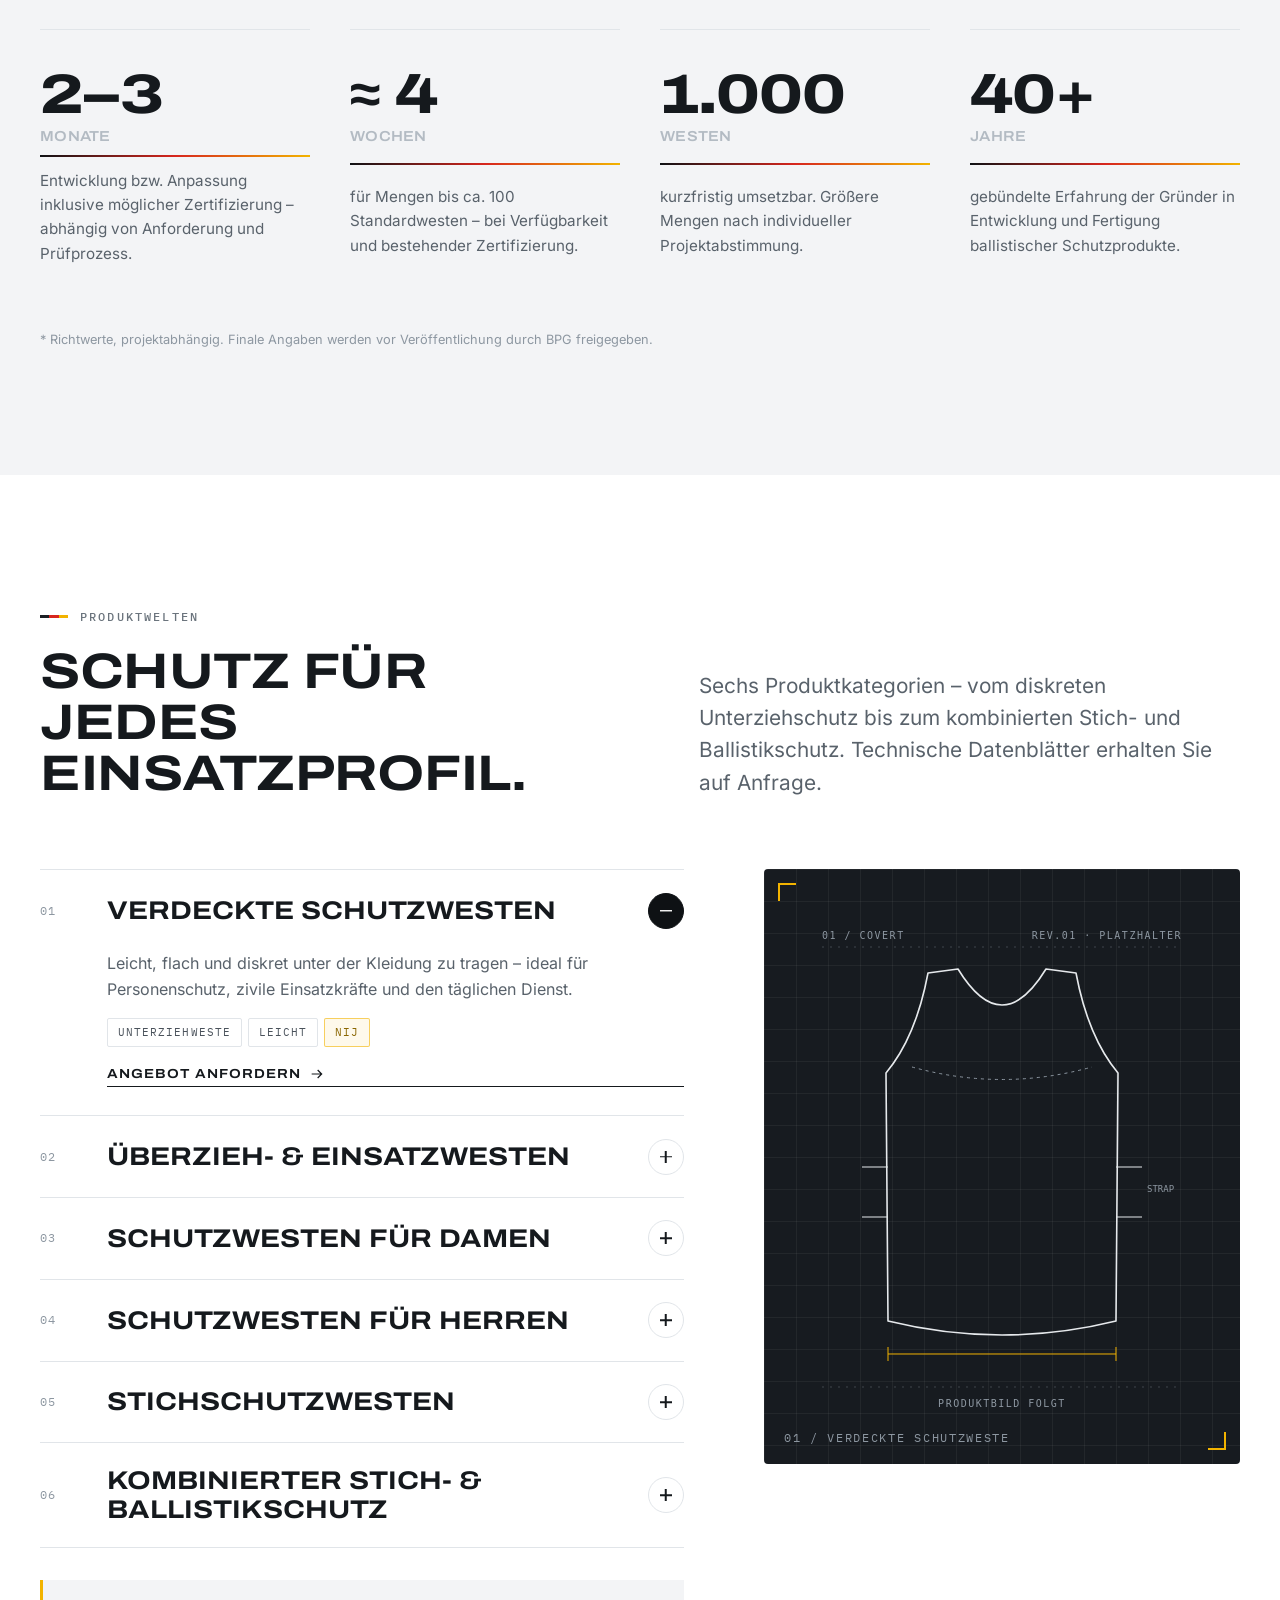
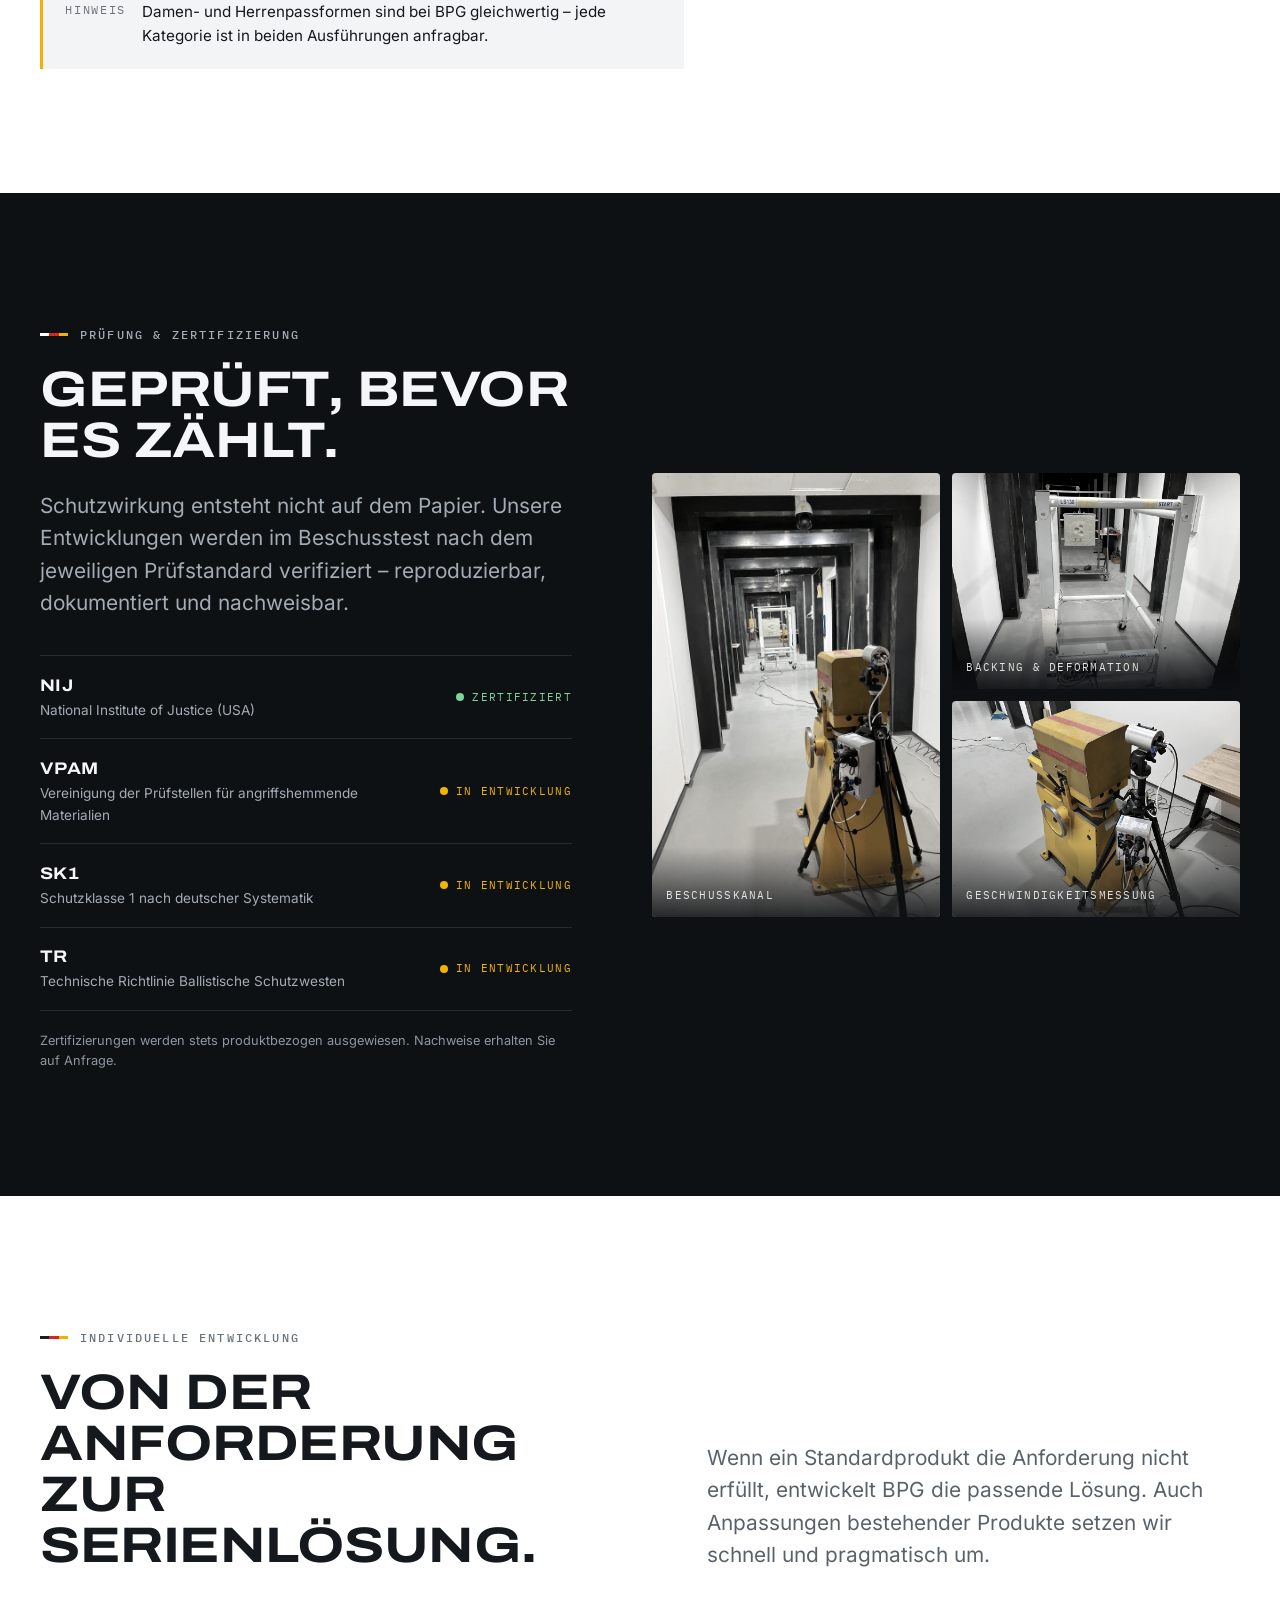
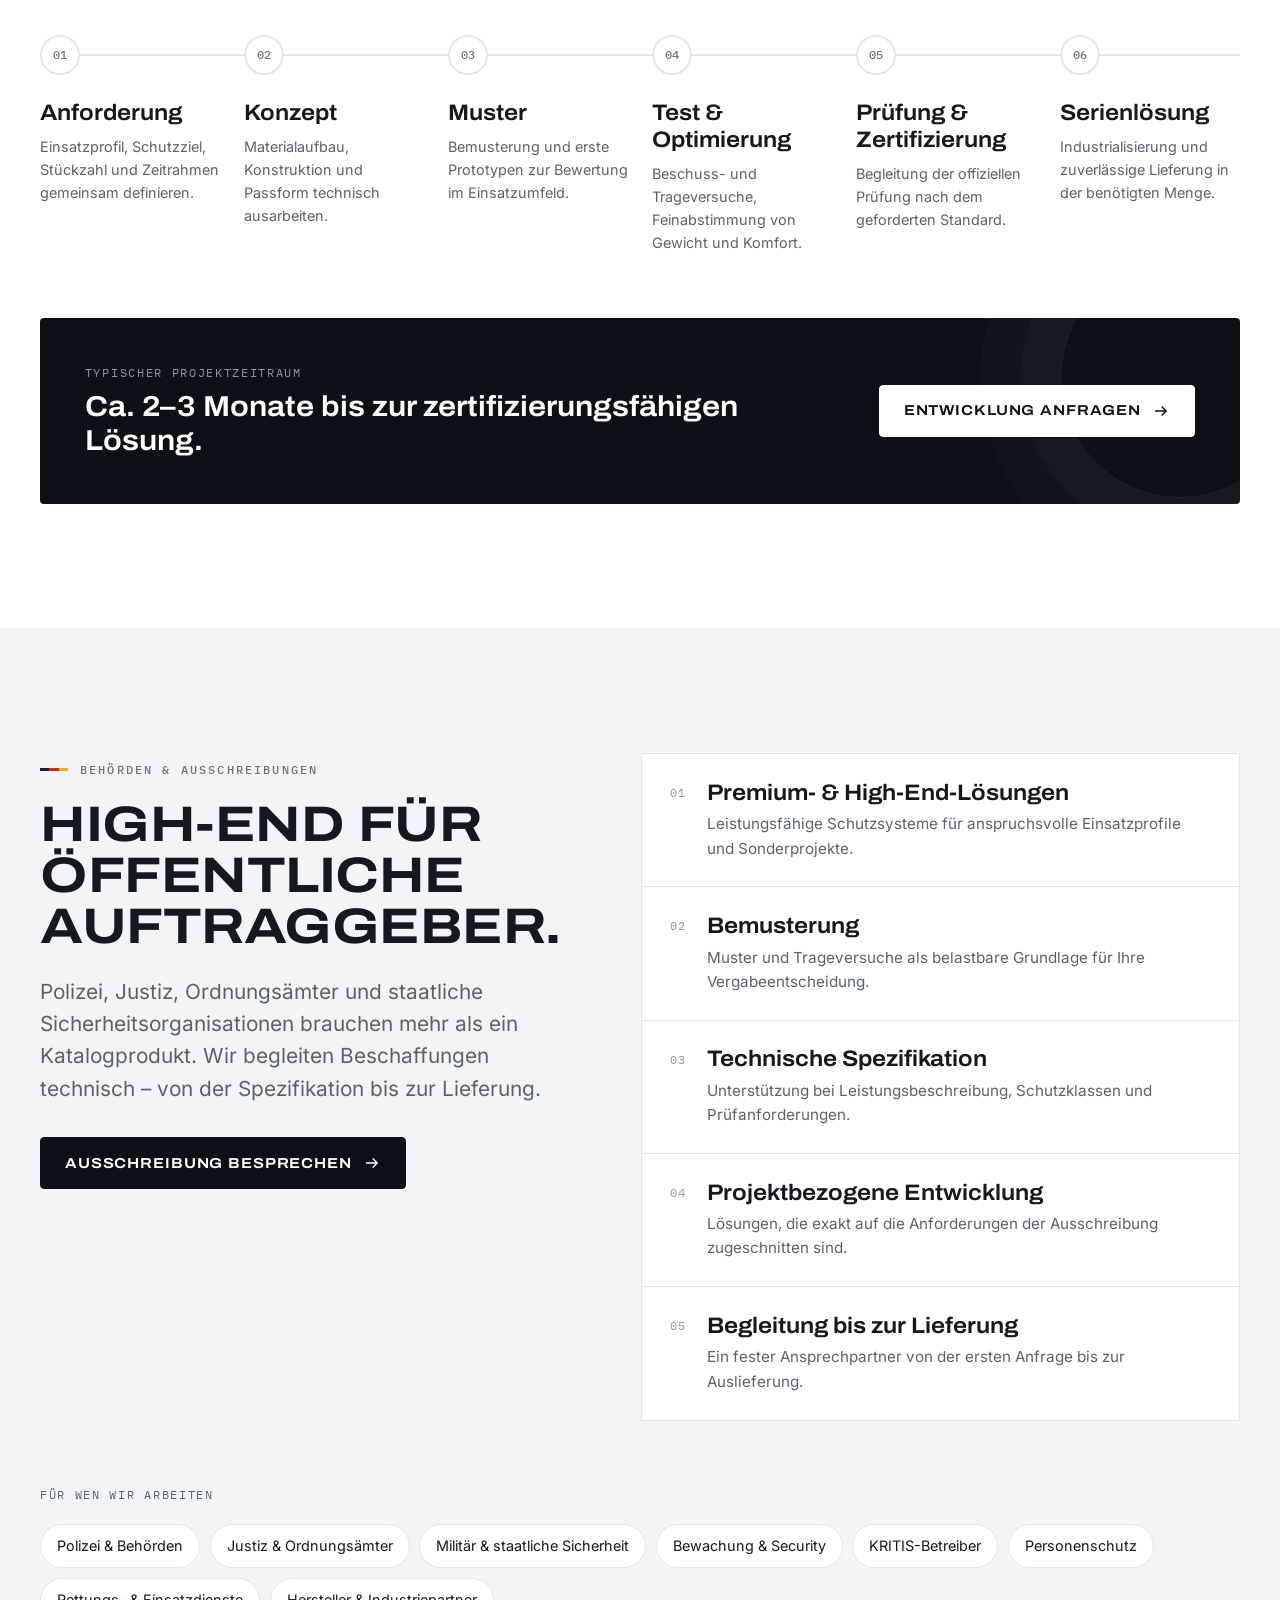
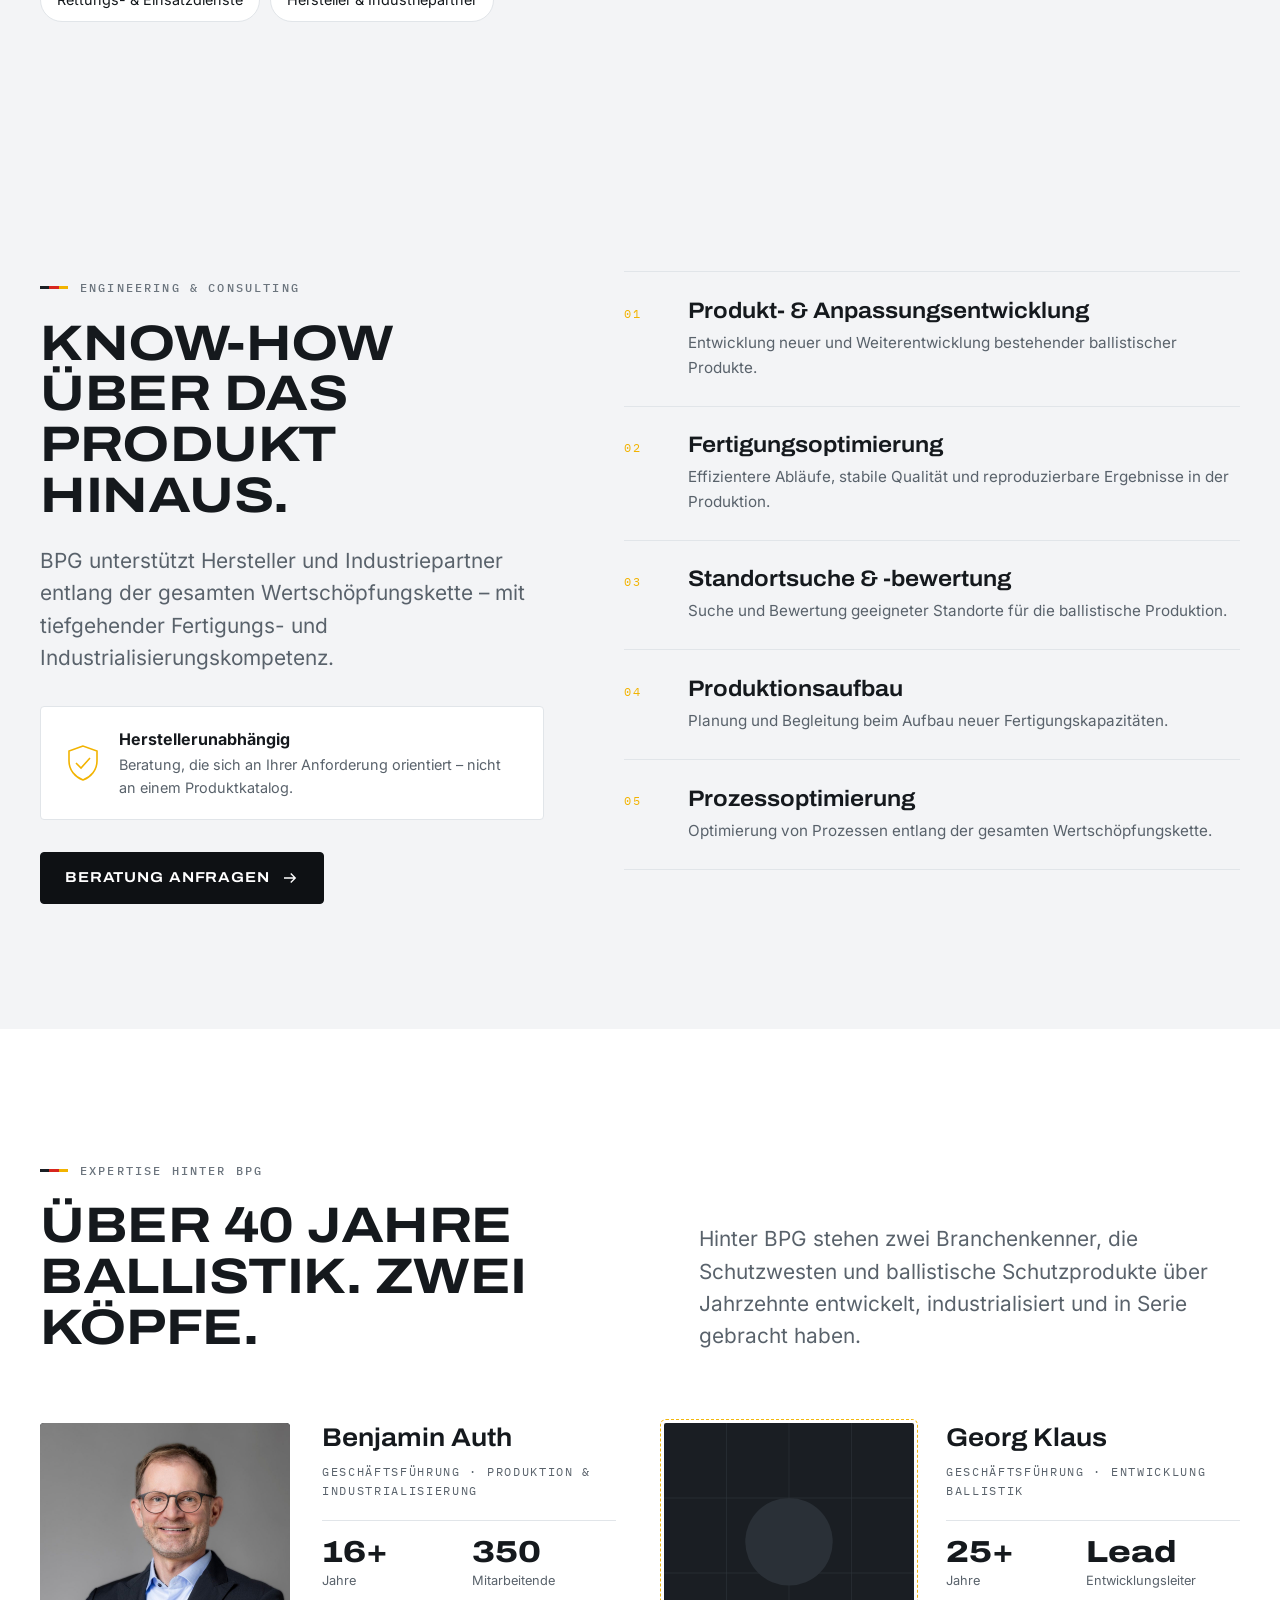
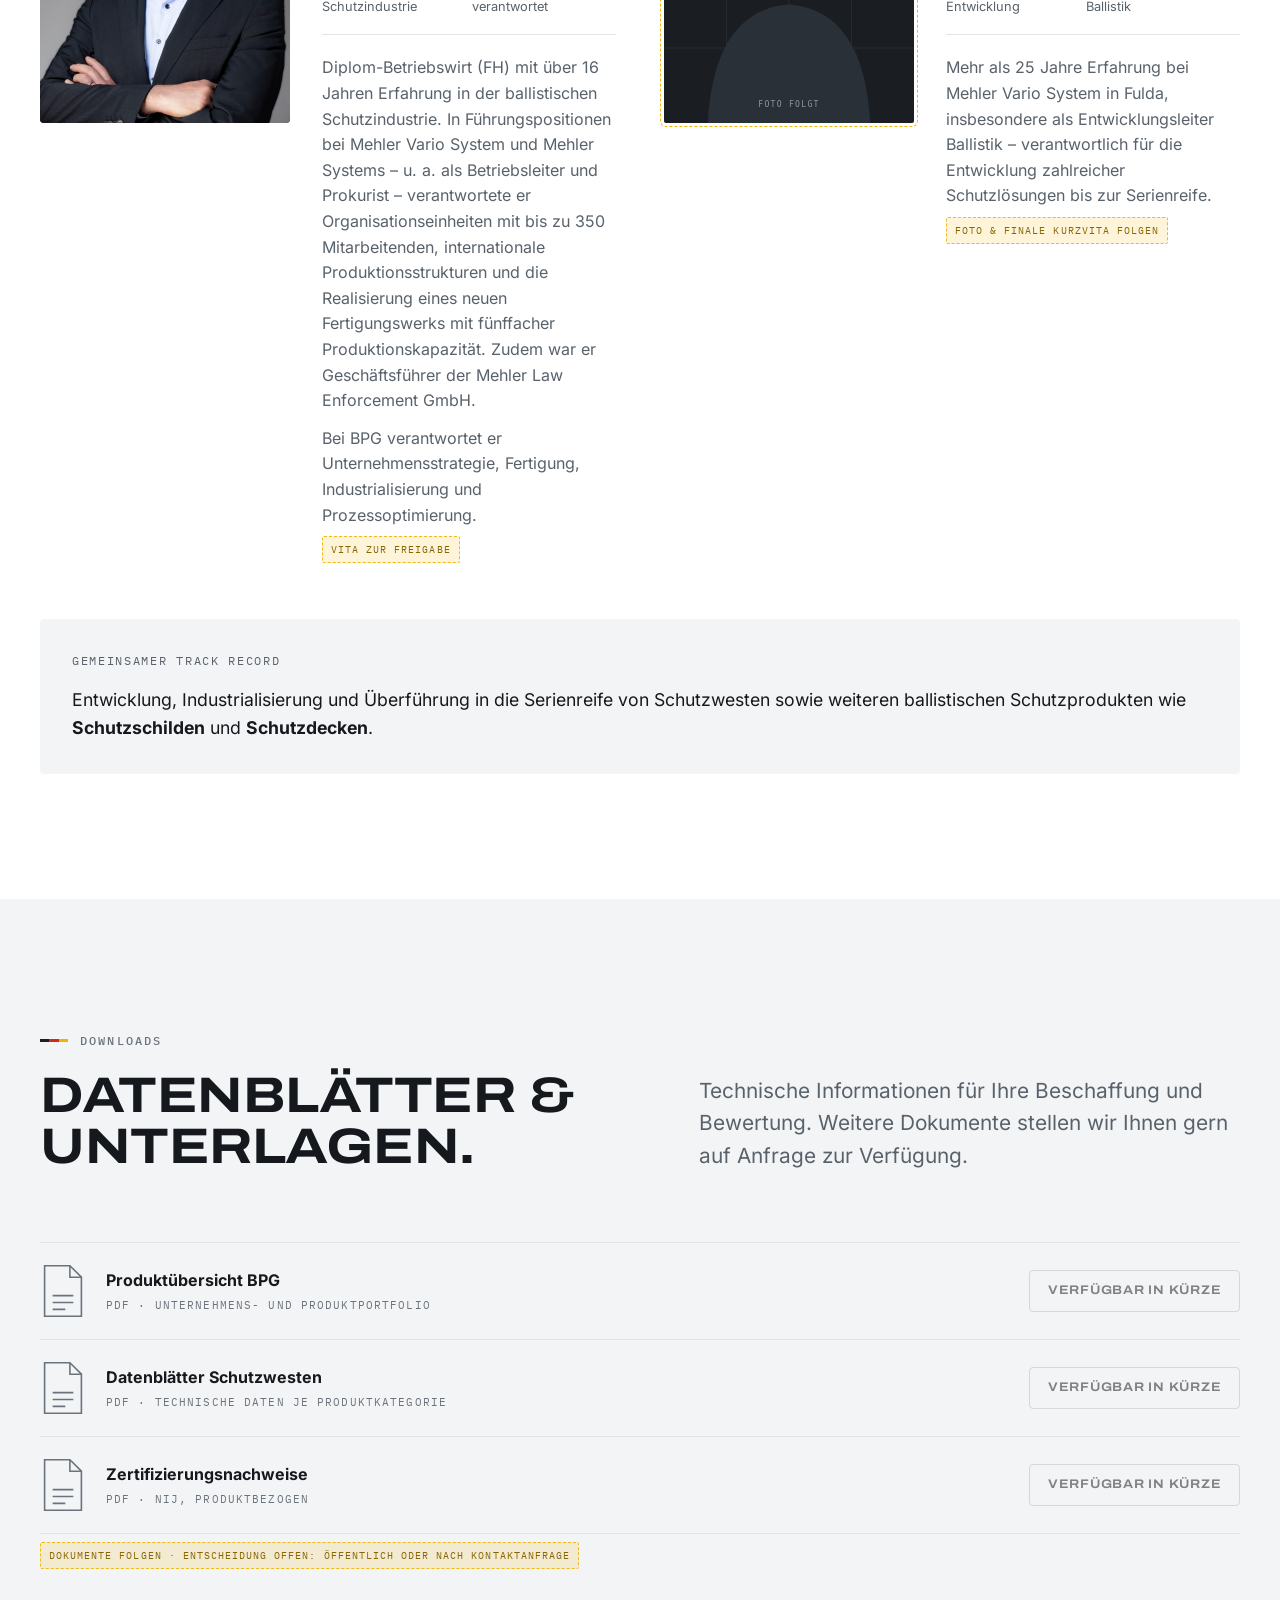
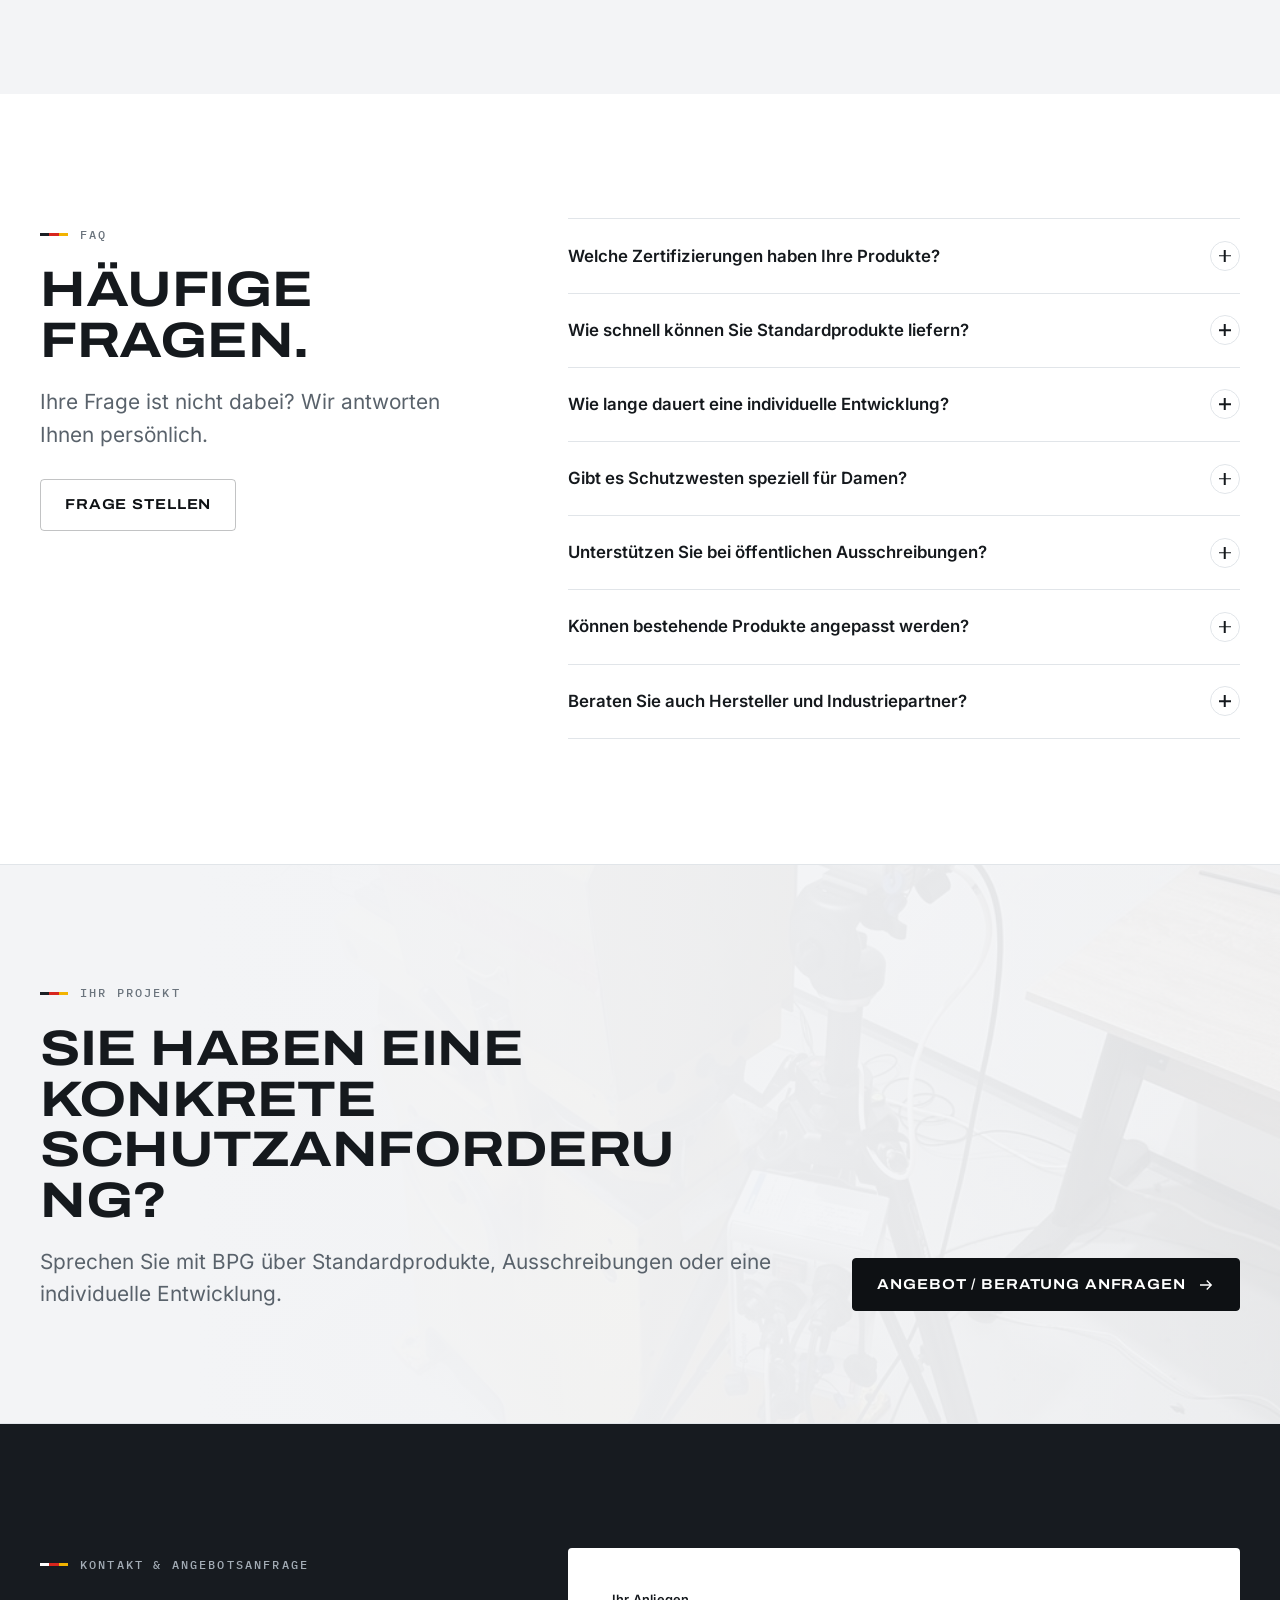
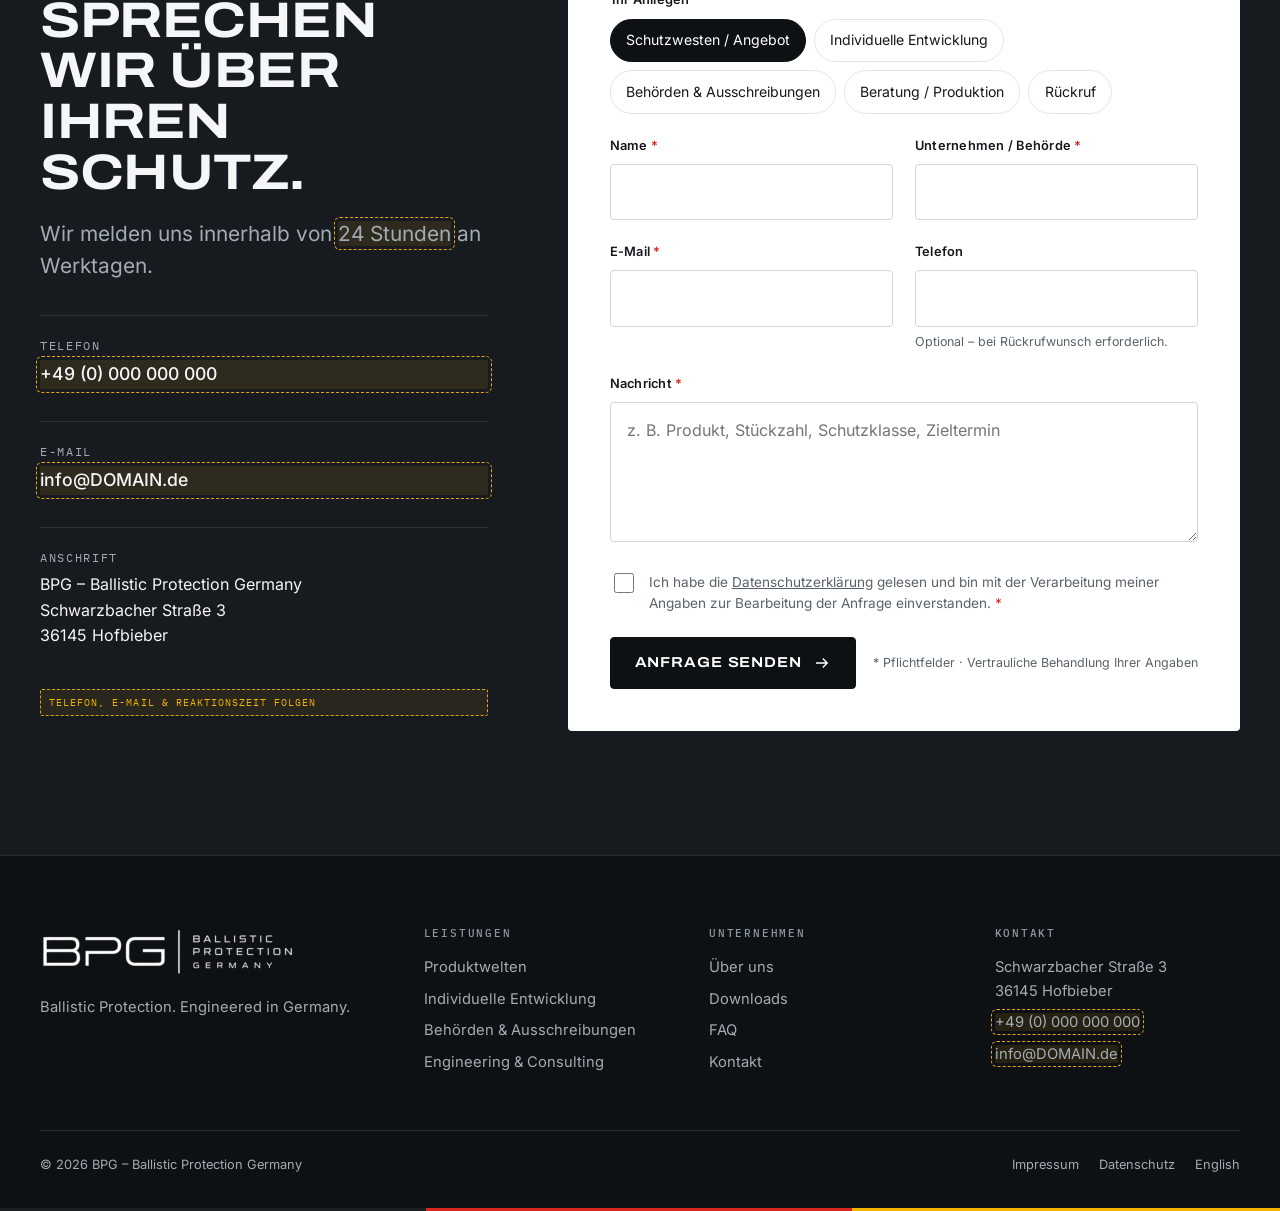
==== commit cf173b91: "Hero-Schrift explizit schwarz (Fix Vererbung von .hero) Co-authored-by: Cursor <cursoragent@cursor.c" ====
--- a/index.html
+++ b/index.html
@@ -24,7 +24,7 @@
   <link rel="apple-touch-icon" href="assets/img/apple-touch-icon.png">
   <link rel="preload" href="assets/fonts/archivo-var.woff2" as="font" type="font/woff2" crossorigin>
   <link rel="preload" href="assets/fonts/inter-var.woff2" as="font" type="font/woff2" crossorigin>
-  <link rel="stylesheet" href="assets/css/style.css">
+  <link rel="stylesheet" href="assets/css/style.css?v=hero-ink">
 
   <script type="application/ld+json">
   {
--- a/assets/css/style.css
+++ b/assets/css/style.css
@@ -272,7 +272,7 @@
 /* ---------- Hero ---------- */
 .hero {
   position: relative; min-height: min(88svh, 920px); display: flex; flex-direction: column; justify-content: flex-end;
-  color: #fff; background: var(--paper); overflow: hidden; isolation: isolate;
+  color: var(--ink); background: var(--paper); overflow: hidden; isolation: isolate;
 }
 .hero__media { position: absolute; inset: 0; z-index: -2; }
 .hero__media img {
@@ -291,12 +291,15 @@
   padding-top: calc(var(--header-h) + 3rem); padding-bottom: clamp(2.5rem, 1.5rem + 4vw, 4.5rem);
   color: var(--ink);
 }
-.hero h1 { font-size: var(--fs-hero); line-height: .98; max-width: 14ch; }
+.hero h1 { font-size: var(--fs-hero); line-height: .98; max-width: 14ch; color: var(--ink); }
 .hero h1 .line { display: block; overflow: hidden; }
-.hero h1 .line > span { display: inline-block; transform: translateY(105%); animation: lineUp 1.1s var(--ease) forwards; }
+.hero h1 .line > span { display: inline-block; transform: translateY(105%); animation: lineUp 1.1s var(--ease) forwards; color: var(--ink); -webkit-text-fill-color: var(--ink); }
 .hero h1 .line:nth-child(2) > span { animation-delay: .12s; }
 .hero h1 .line:nth-child(3) > span { animation-delay: .24s; }
-.hero h1 .accent { color: transparent; -webkit-text-stroke: 1.5px var(--ink); paint-order: stroke fill; }
+.hero h1 .accent {
+  color: var(--ink); -webkit-text-fill-color: transparent;
+  -webkit-text-stroke: 1.75px var(--ink); paint-order: stroke fill;
+}
 @keyframes lineUp { to { transform: none; } }
 .hero__sub { margin-top: 1.75rem; max-width: 56ch; font-size: var(--fs-lead); color: var(--text-muted); opacity: 0; animation: fadeUp 1s .5s var(--ease) forwards; }
 @keyframes fadeUp { from { opacity: 0; transform: translateY(16px); } to { opacity: 1; transform: none; } }
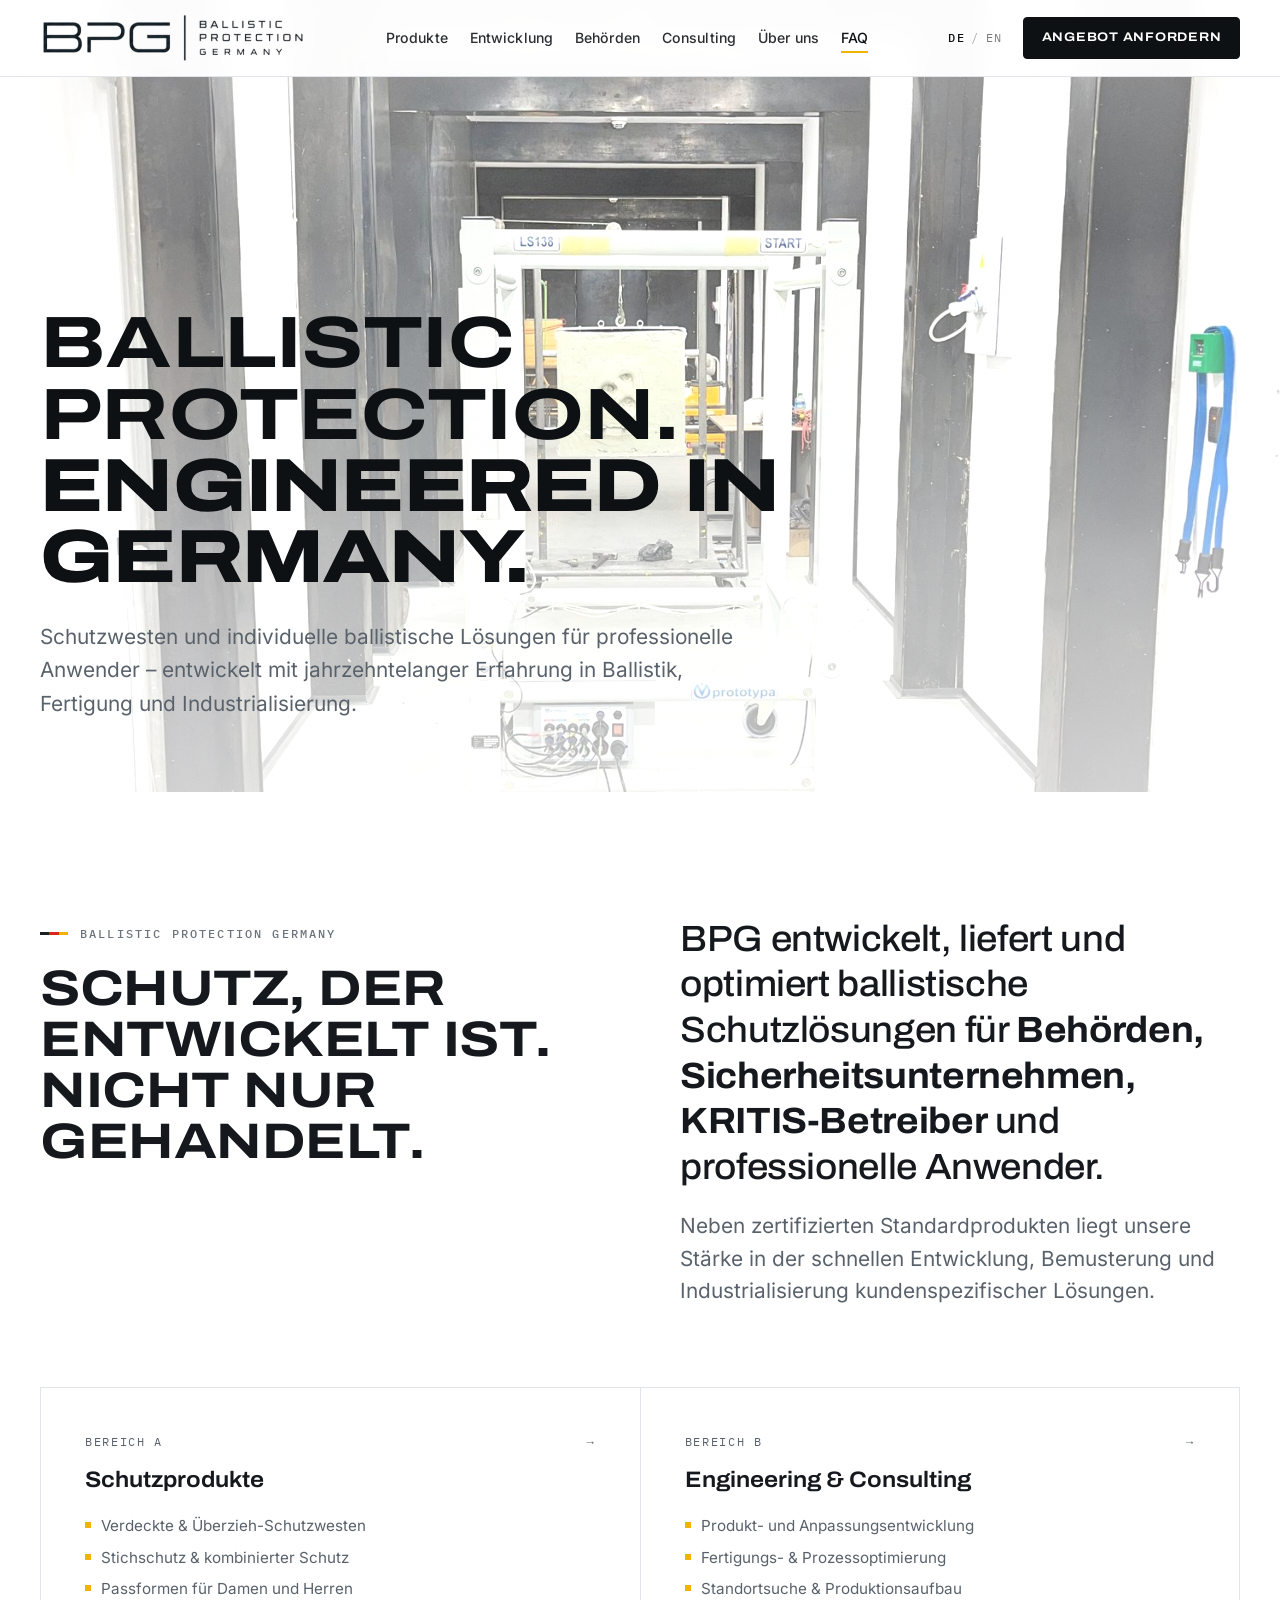
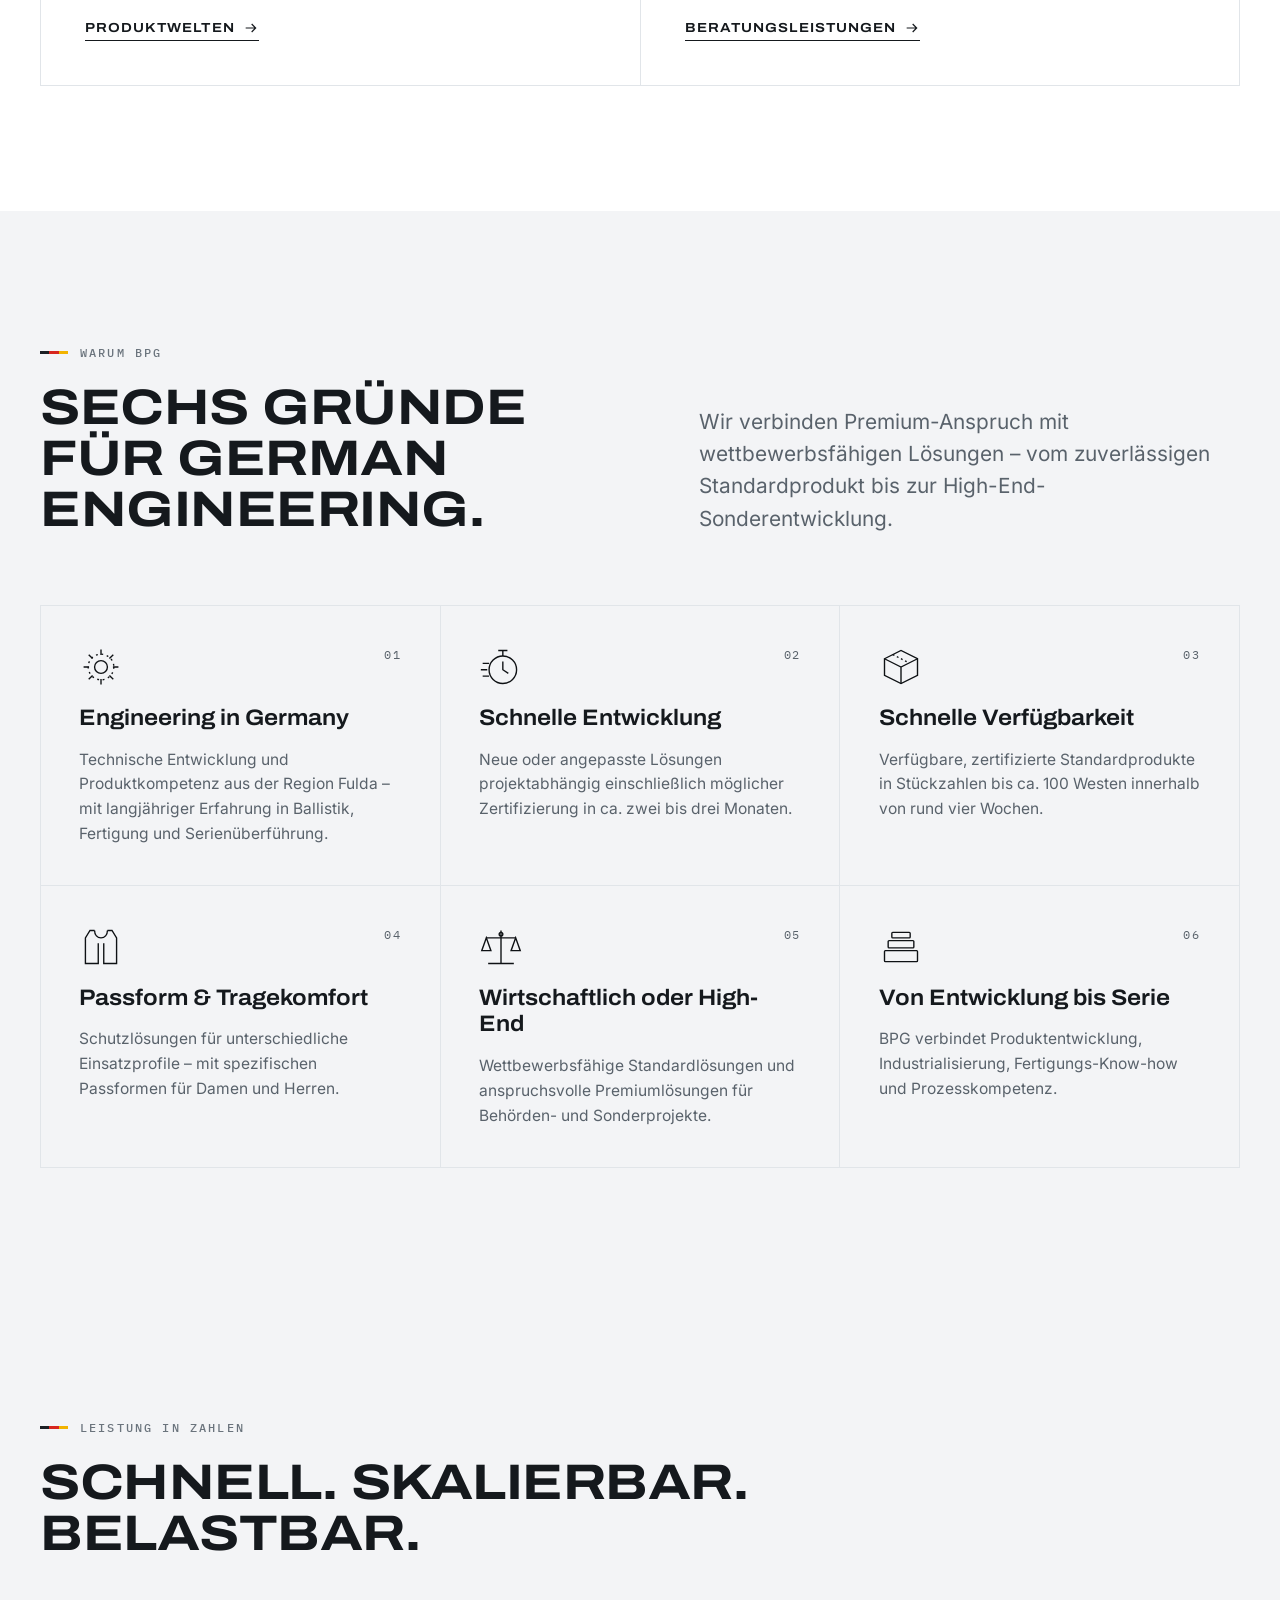
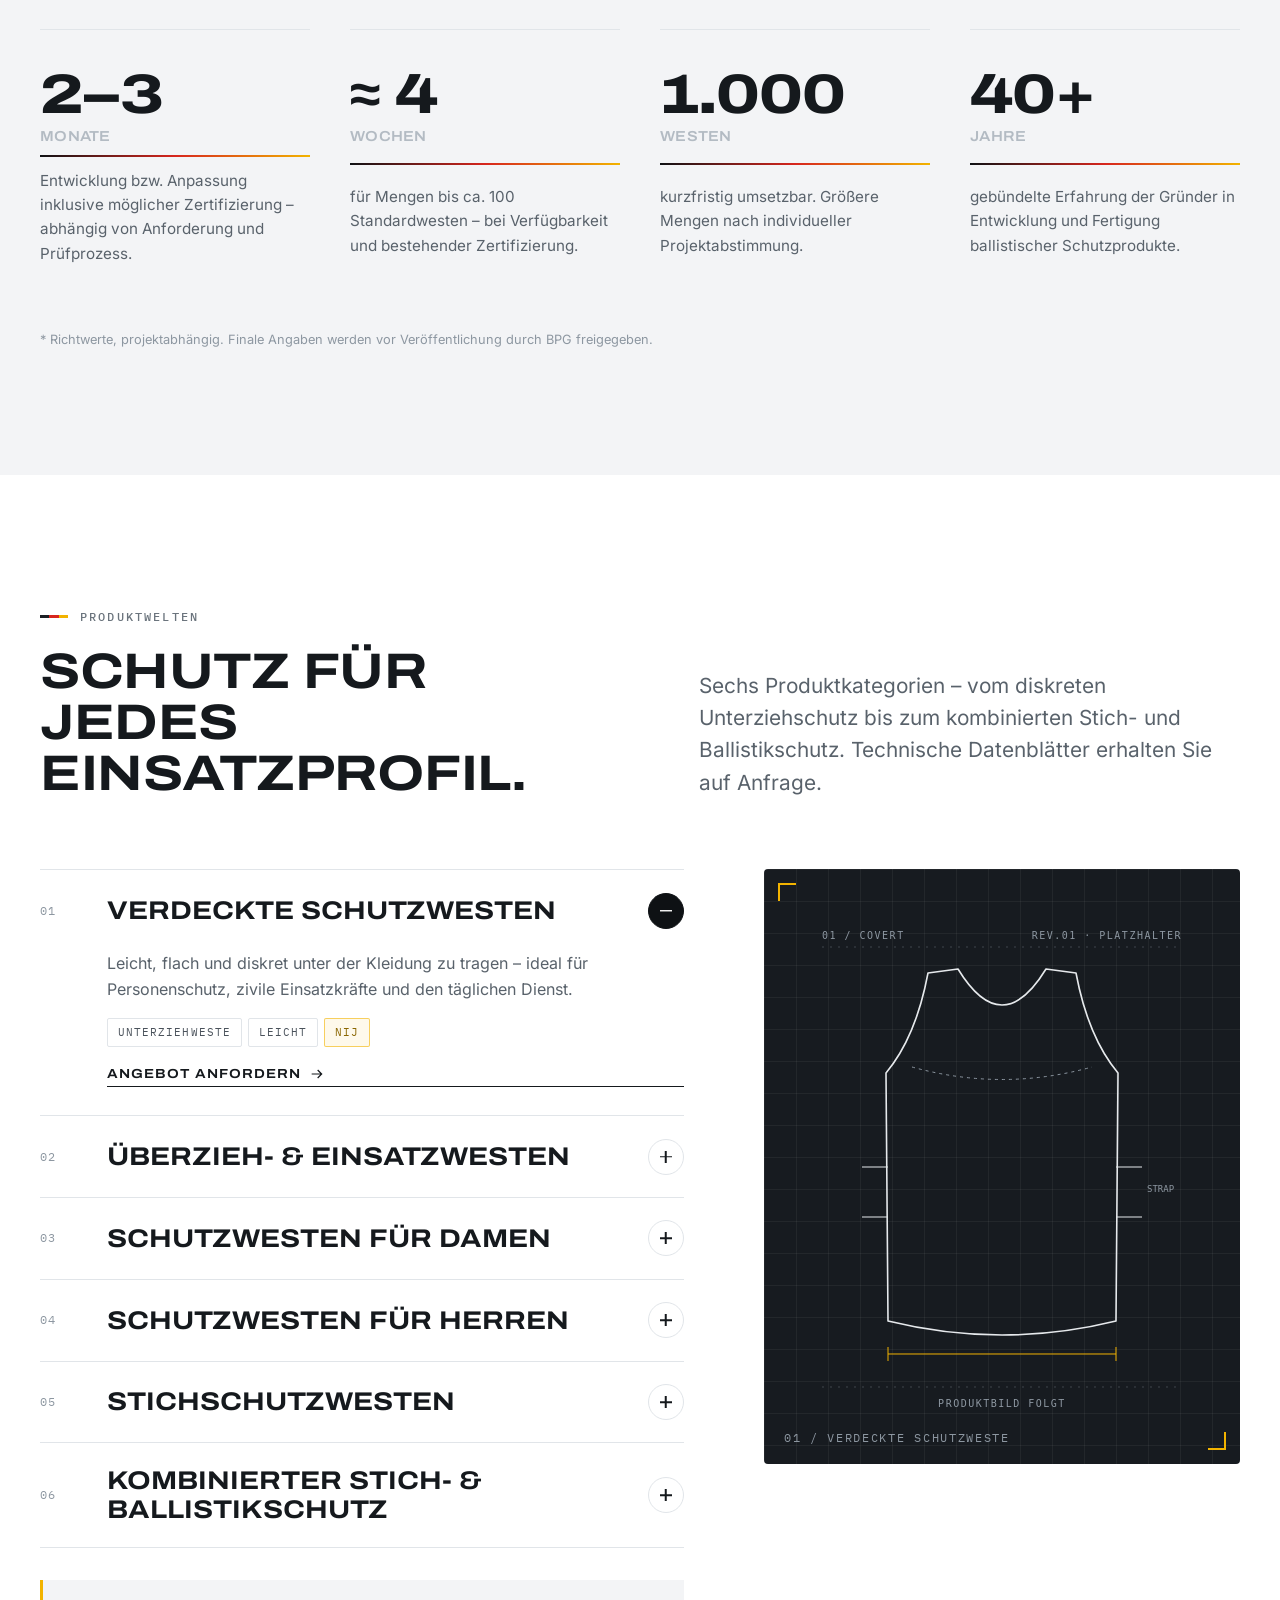
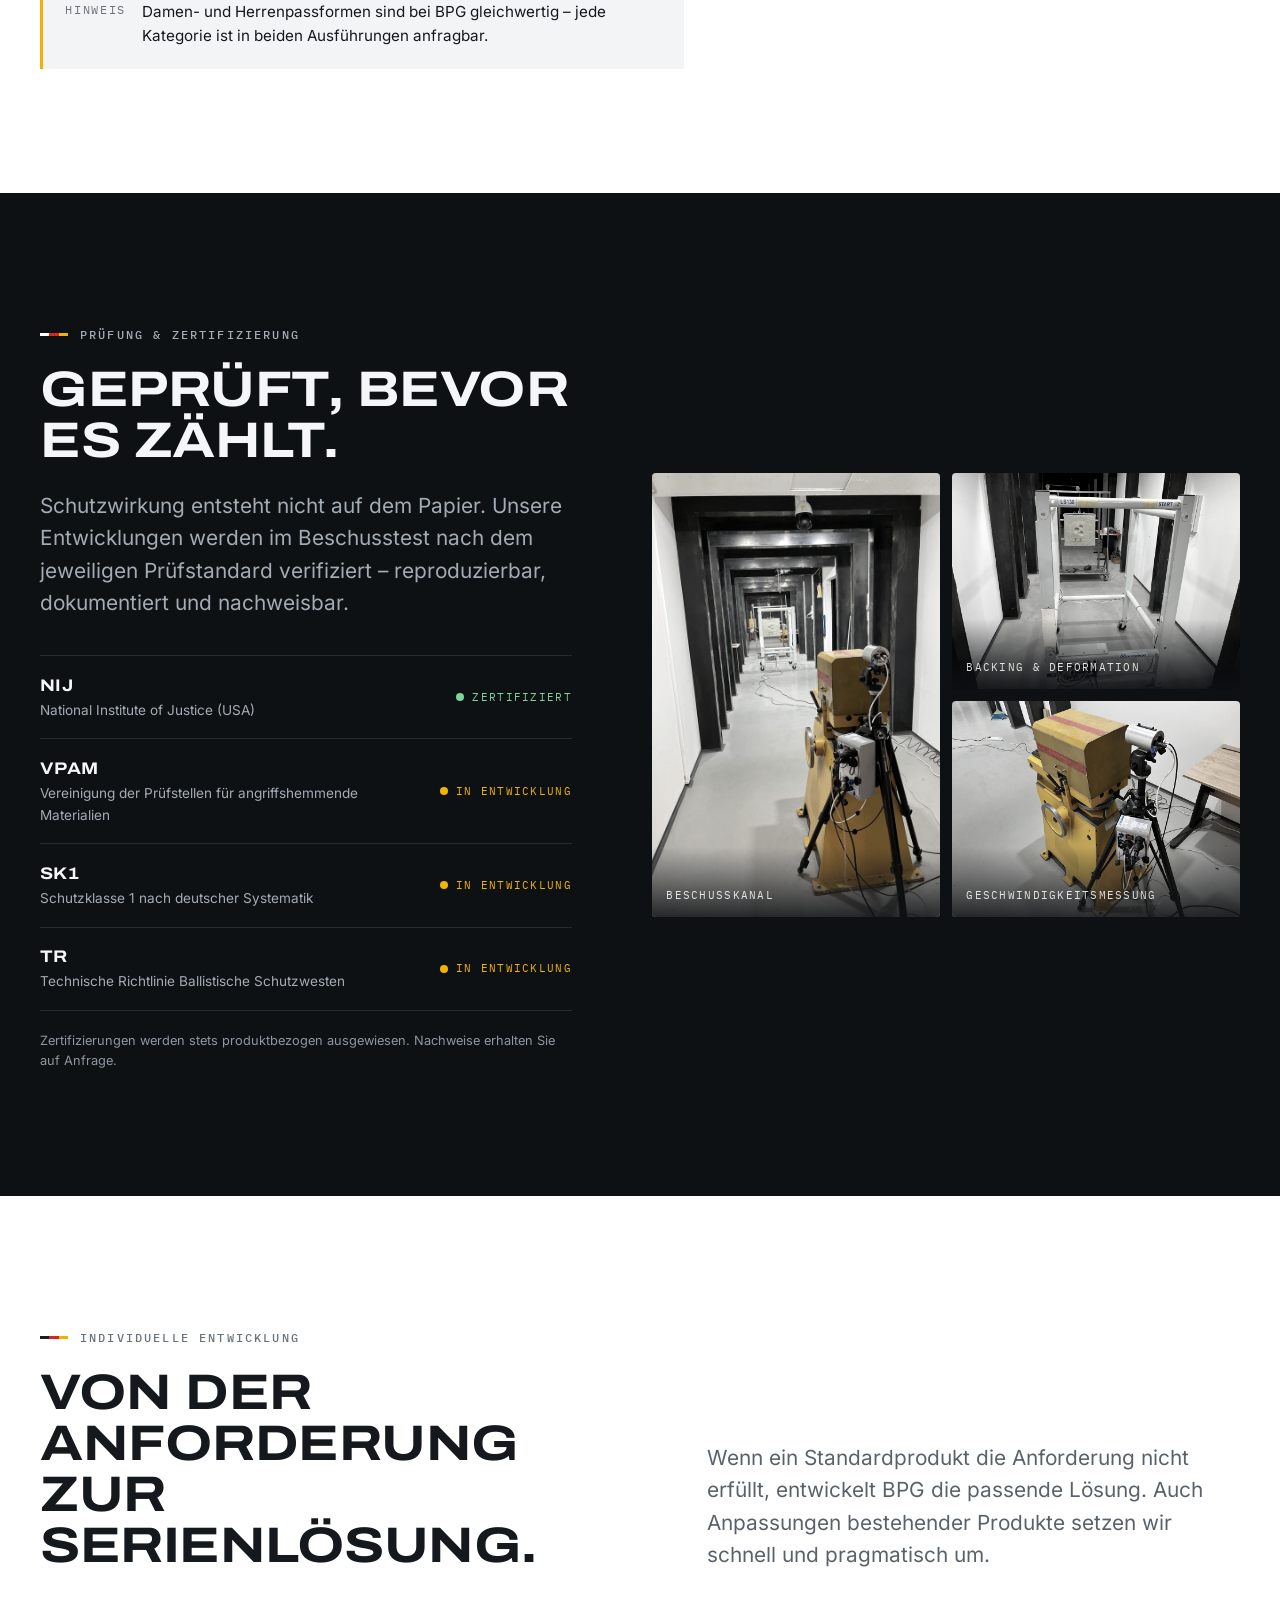
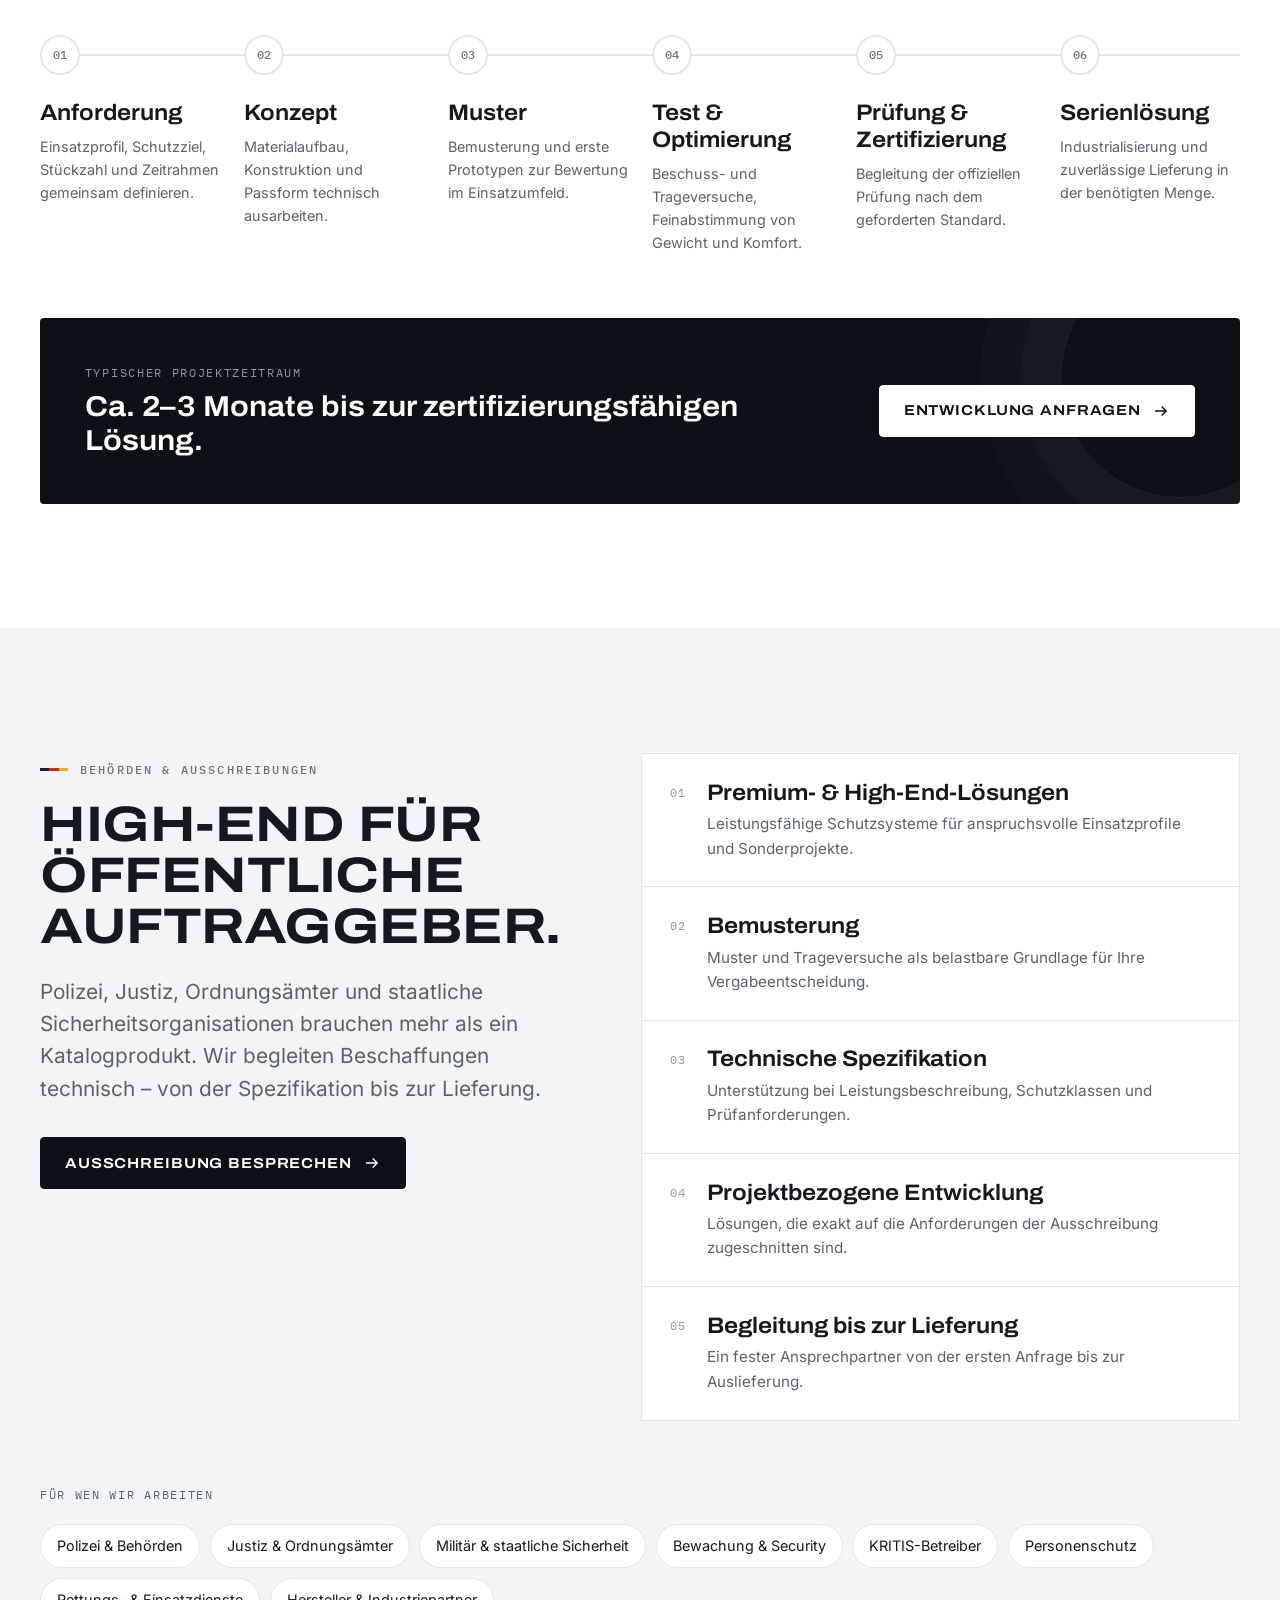
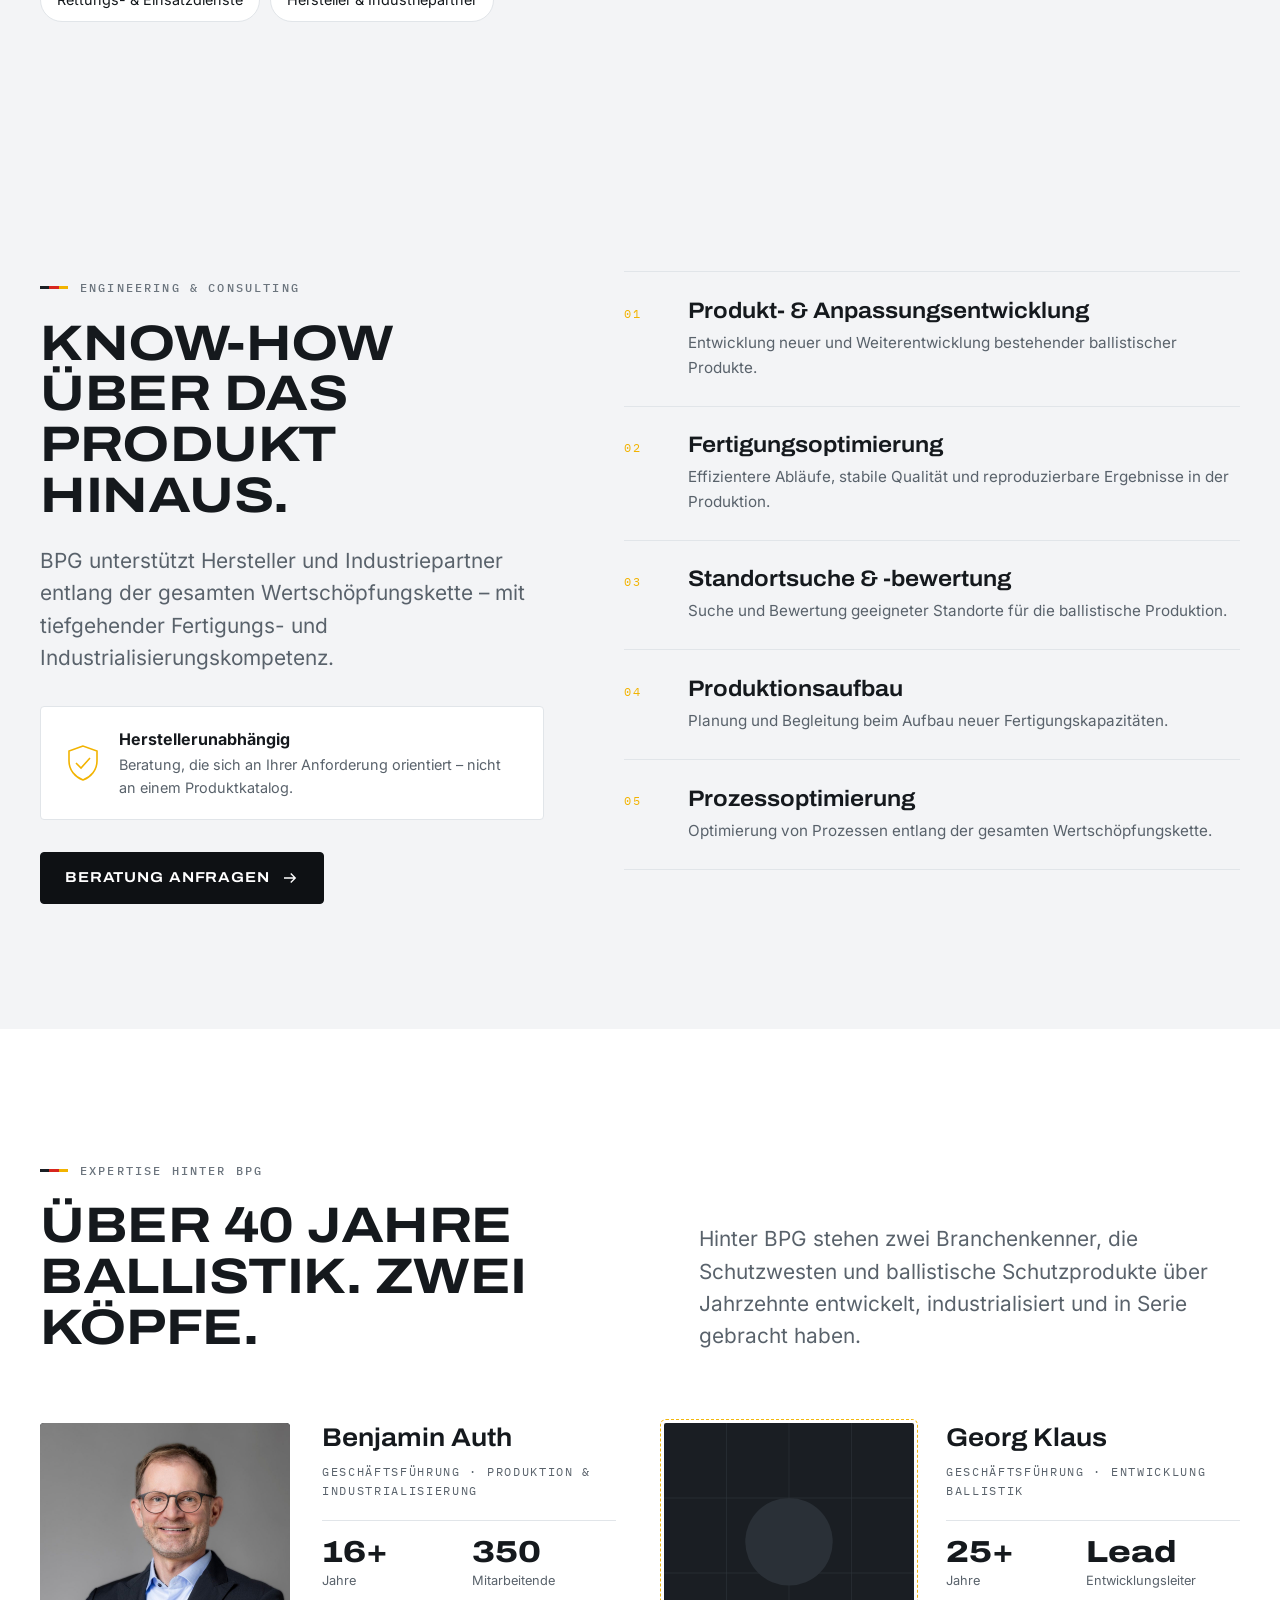
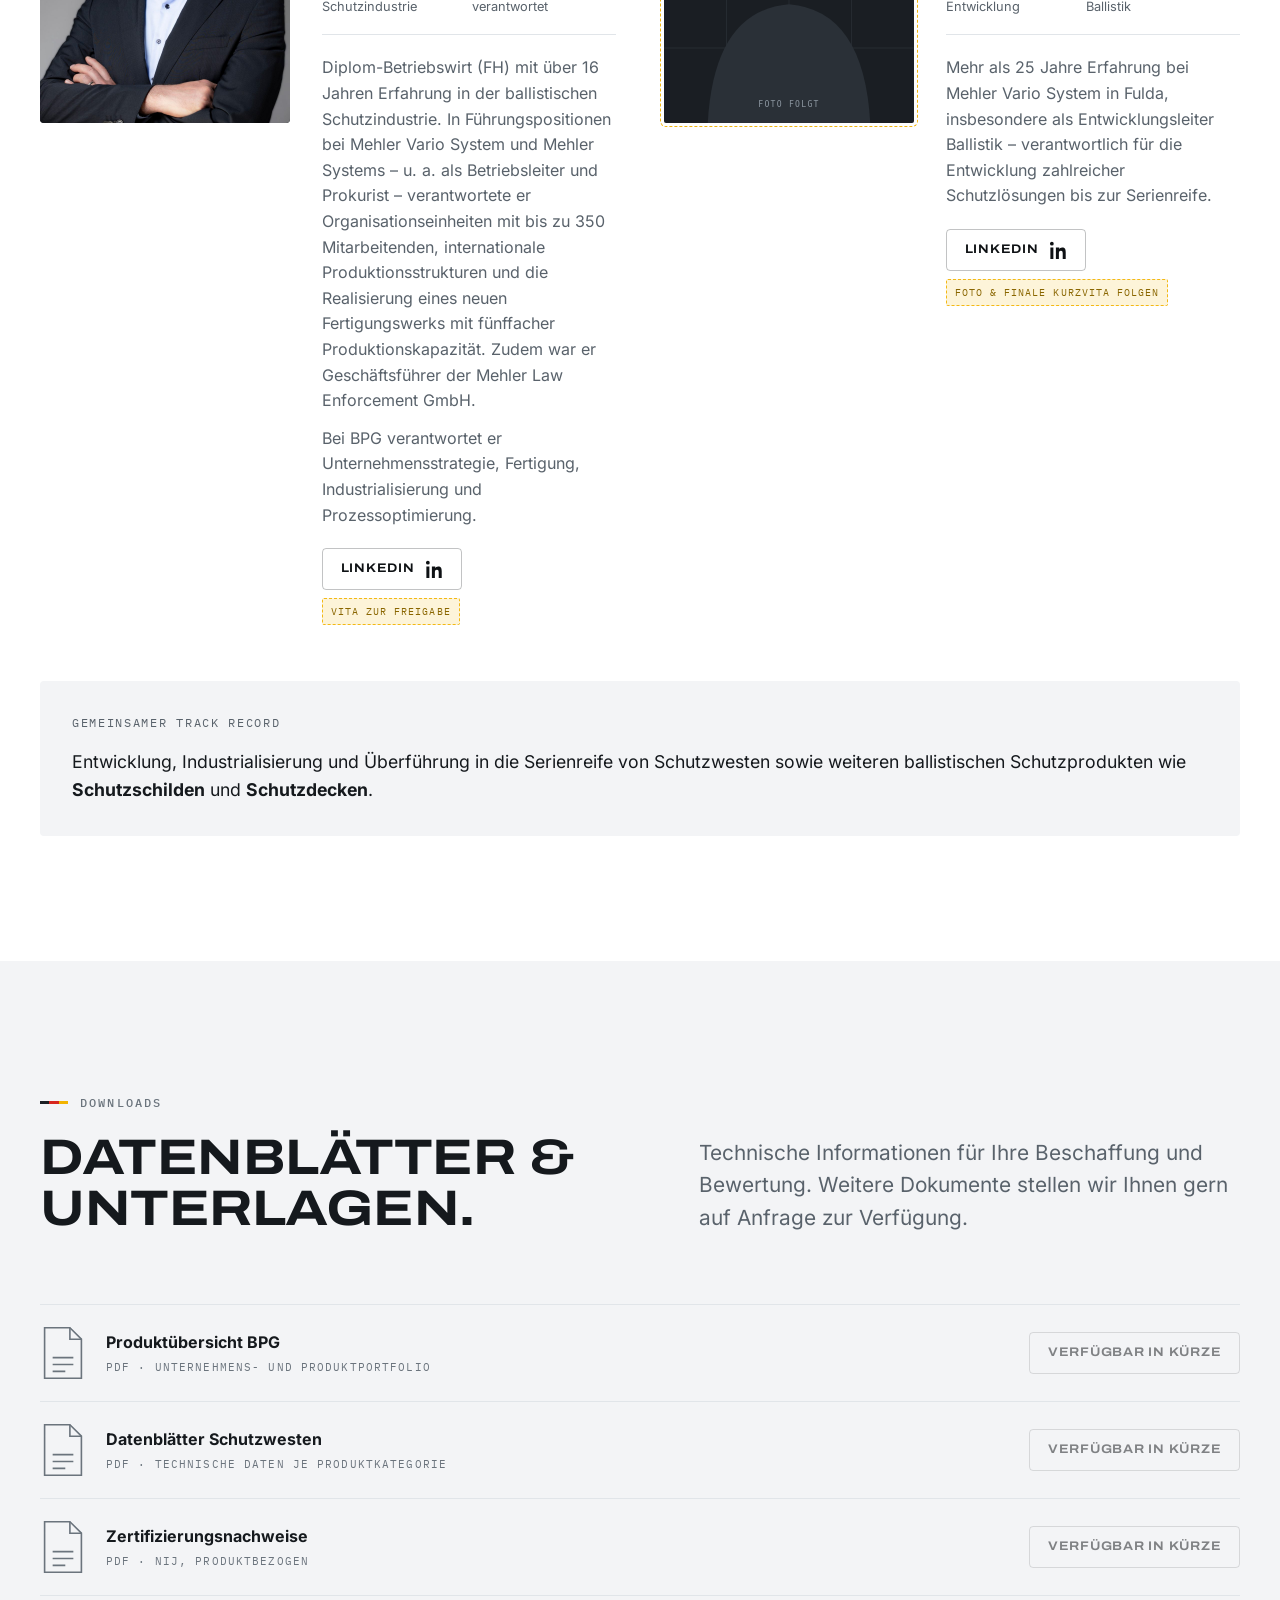
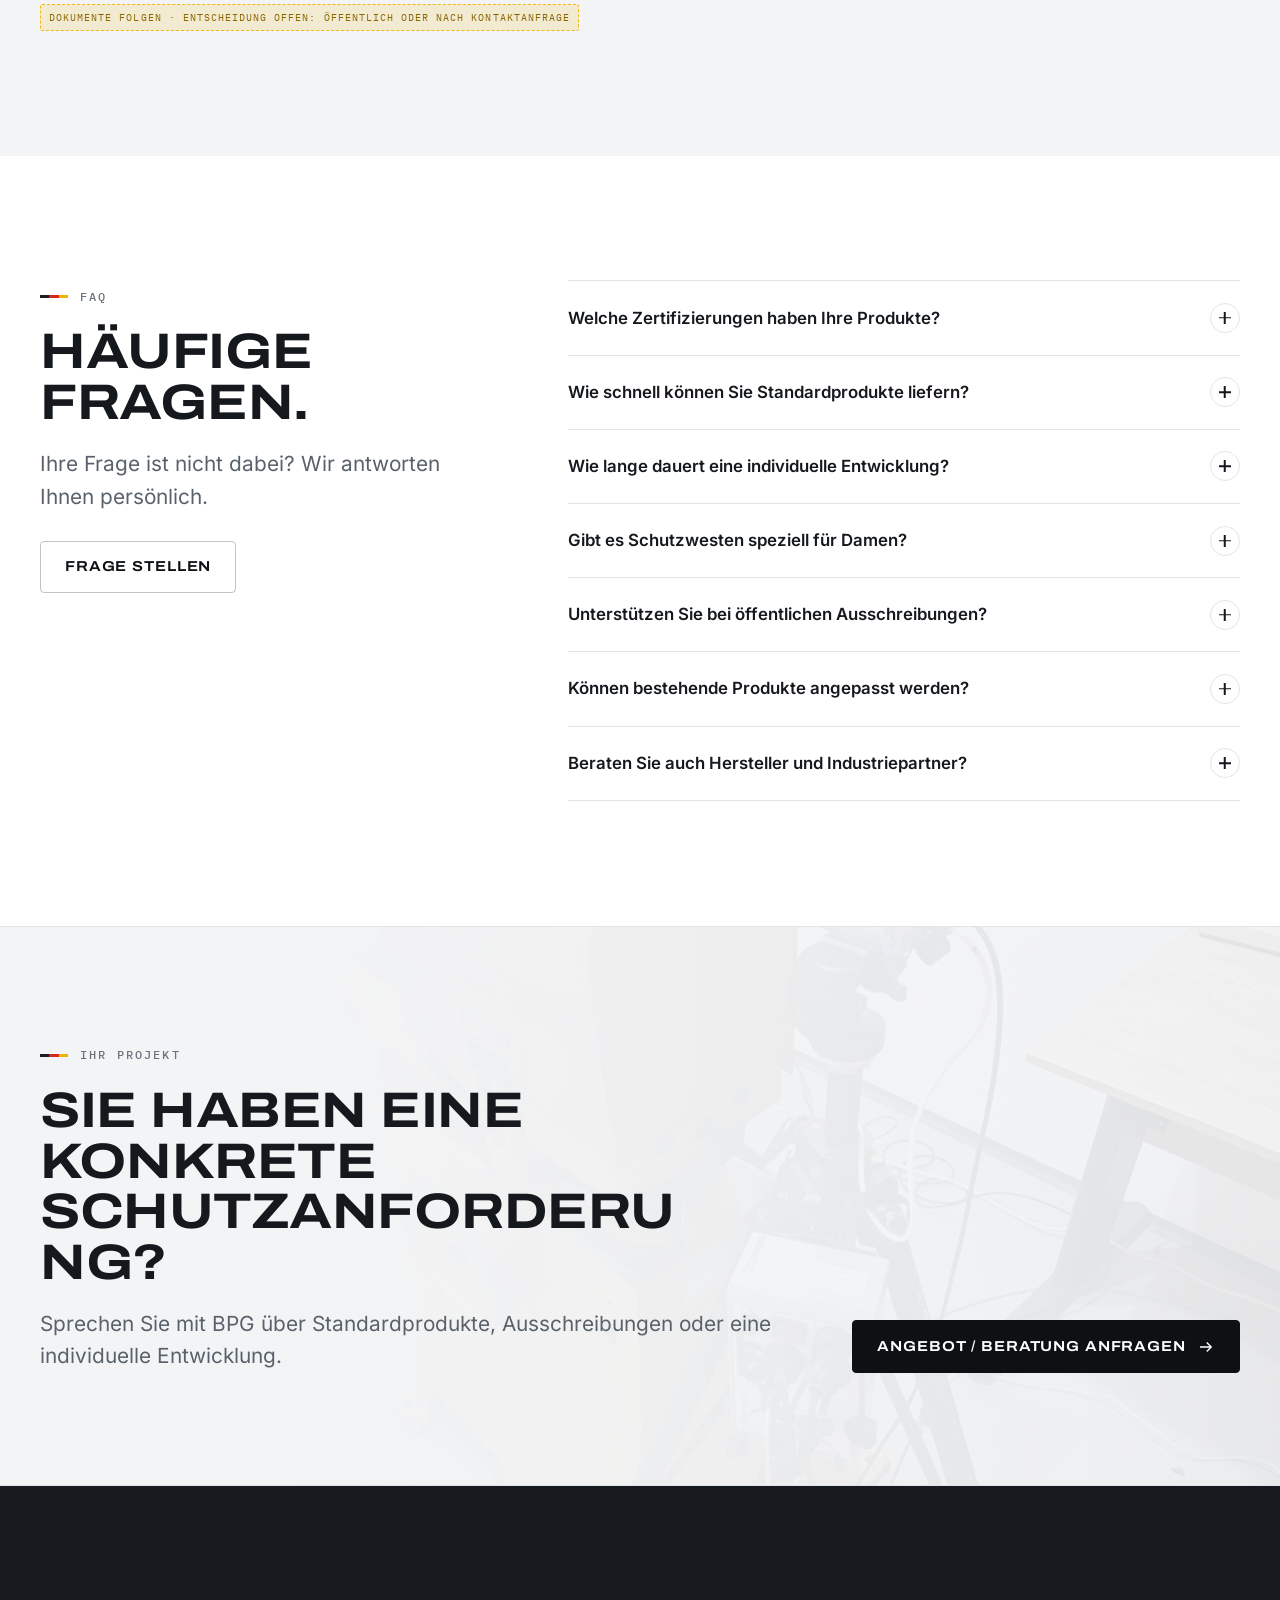
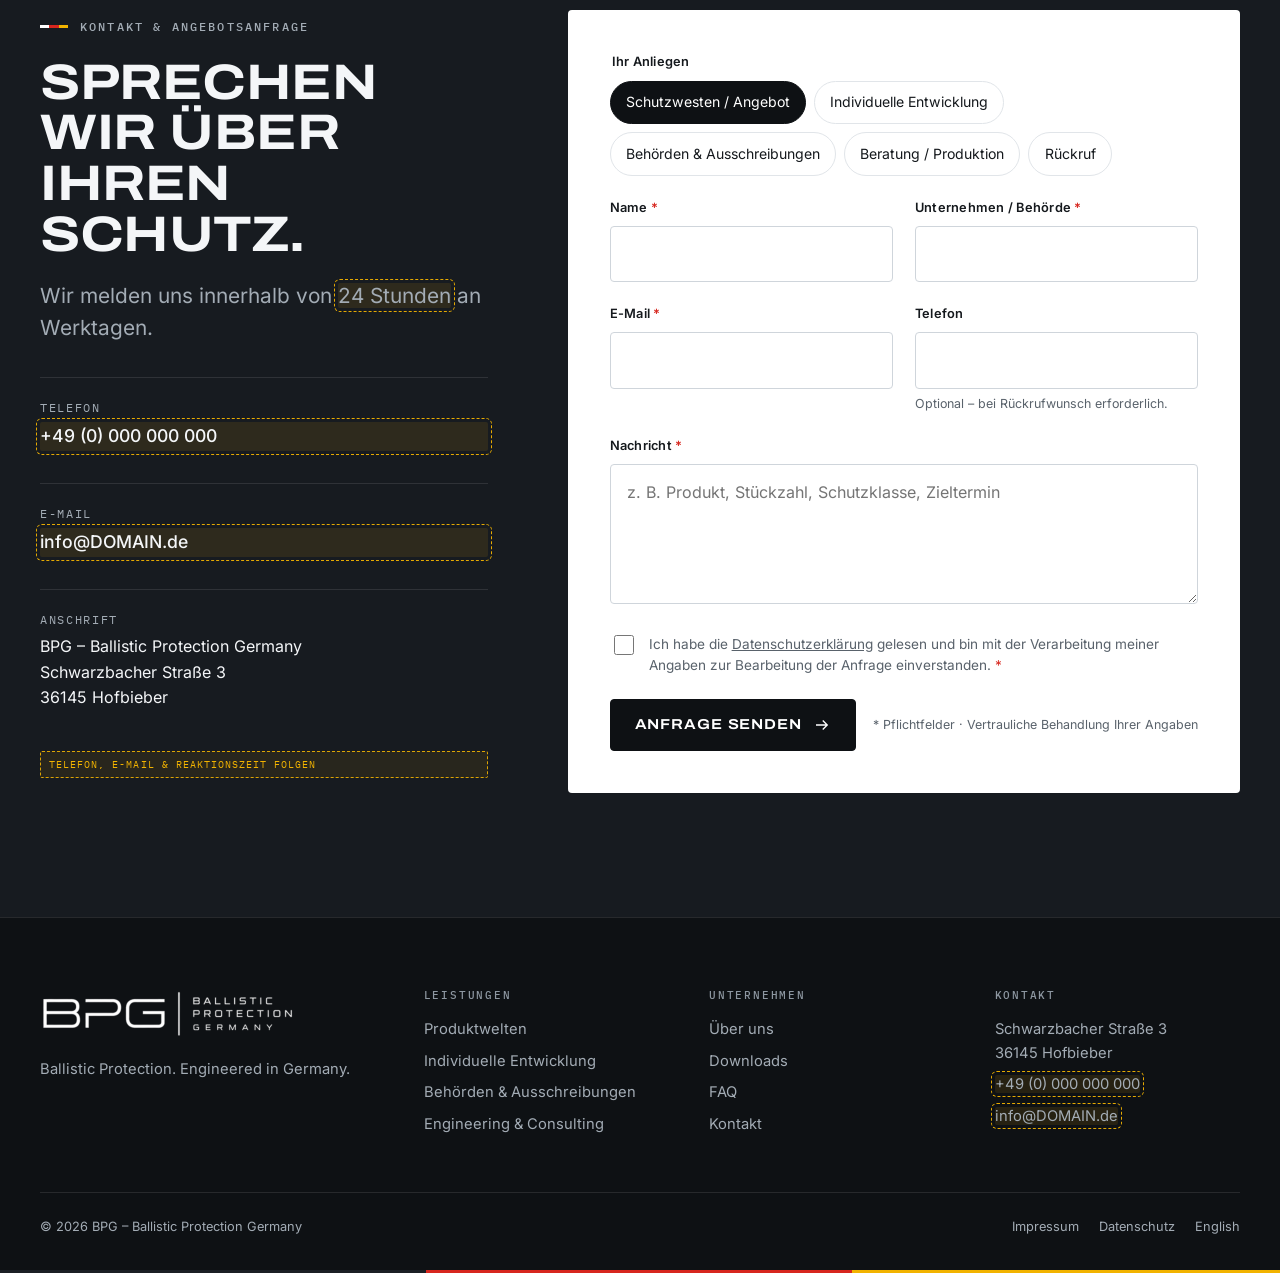
==== commit c733b8bb: "LinkedIn-Buttons in Team-Sektion (Benjamin Auth, Georg Klaus) Co-authored-by: Cursor <cursoragent@cu" ====
--- a/index.html
+++ b/index.html
@@ -57,6 +57,7 @@
   <symbol id="i-check" viewBox="0 0 24 24" fill="none" stroke="currentColor" stroke-width="1.6"><circle cx="12" cy="12" r="10"/><path d="m7.5 12.5 3 3 6-6.5"/></symbol>
   <symbol id="i-file" viewBox="0 0 40 48" fill="none" stroke="currentColor" stroke-width="1.4"><path d="M4 2h22l10 10v34H4z"/><path d="M26 2v10h10"/><path d="M11 28h18M11 34h18M11 40h11"/></symbol>
   <symbol id="i-shield" viewBox="0 0 40 40" fill="none" stroke="currentColor" stroke-width="1.6"><path d="M20 3 6 8v10c0 9 6 16 14 19 8-3 14-10 14-19V8z"/><path d="m13 20 5 5 9-10"/></symbol>
+  <symbol id="i-linkedin" viewBox="0 0 24 24" fill="currentColor"><path d="M4.98 3.5a2.5 2.5 0 1 1-5 0 2.5 2.5 0 0 1 5 0zM.5 8.5h4V24h-4V8.5zM8.5 8.5h3.8v2.1h.05c.53-1 1.84-2.1 3.8-2.1 4.06 0 4.8 2.67 4.8 6.15V24h-4v-7.1c0-1.7-.03-3.88-2.37-3.88-2.37 0-2.73 1.85-2.73 3.76V24h-4V8.5z"/></symbol>
   <!-- USP-Icons -->
   <symbol id="u-eng" viewBox="0 0 48 48" fill="none" stroke="currentColor" stroke-width="1.5"><circle cx="24" cy="24" r="7"/><path d="M24 5v6M24 37v6M5 24h6M37 24h6M10.6 10.6l4.2 4.2M33.2 33.2l4.2 4.2M10.6 37.4l4.2-4.2M33.2 14.8l4.2-4.2"/><circle cx="24" cy="24" r="14" stroke-dasharray="2 4"/></symbol>
   <symbol id="u-fast" viewBox="0 0 48 48" fill="none" stroke="currentColor" stroke-width="1.5"><circle cx="26" cy="27" r="15"/><path d="M26 18v9l6 4M21 6h10M26 6v6M4 20h7M2 27h7M4 34h7"/></symbol>
@@ -470,6 +471,7 @@
           </div>
           <p style="margin-top:1.25rem">Diplom-Betriebswirt (FH) mit über 16 Jahren Erfahrung in der ballistischen Schutzindustrie. In Führungspositionen bei Mehler Vario System und Mehler Systems – u. a. als Betriebsleiter und Prokurist – verantwortete er Organisationseinheiten mit bis zu 350 Mitarbeitenden, internationale Produktionsstrukturen und die Realisierung eines neuen Fertigungswerks mit fünffacher Produktionskapazität. Zudem war er Geschäftsführer der Mehler Law Enforcement GmbH.</p>
           <p style="margin-top:.75rem">Bei BPG verantwortet er Unternehmensstrategie, Fertigung, Industrialisierung und Prozessoptimierung.</p>
+          <p class="person__social"><a class="btn btn--ghost btn--sm" href="https://www.linkedin.com/in/benjamin-auth-311558184/" target="_blank" rel="noopener noreferrer" aria-label="Benjamin Auth auf LinkedIn">LinkedIn <svg aria-hidden="true"><use href="#i-linkedin"/></svg></a></p>
           <span class="ph-note">Vita zur Freigabe</span>
         </div>
       </article>
@@ -483,6 +485,7 @@
             <div><strong>Lead</strong><span>Entwicklungsleiter Ballistik</span></div>
           </div>
           <p style="margin-top:1.25rem">Mehr als 25 Jahre Erfahrung bei Mehler Vario System in Fulda, insbesondere als Entwicklungsleiter Ballistik – verantwortlich für die Entwicklung zahlreicher Schutzlösungen bis zur Serienreife.</p>
+          <p class="person__social"><a class="btn btn--ghost btn--sm" href="https://www.linkedin.com/in/georg-klaus-ballistischer-schutz-ballistic-protection-18b7323b/" target="_blank" rel="noopener noreferrer" aria-label="Georg Klaus auf LinkedIn">LinkedIn <svg aria-hidden="true"><use href="#i-linkedin"/></svg></a></p>
           <span class="ph-note">Foto &amp; finale Kurzvita folgen</span>
         </div>
       </article>
--- a/assets/css/style.css
+++ b/assets/css/style.css
@@ -522,6 +522,7 @@
 .person__facts strong { display: block; font-family: var(--font-display); font-stretch: 120%; font-size: 1.9rem; font-weight: 800; line-height: 1; }
 .person__facts span { font-size: .8rem; color: var(--text-muted); }
 .person p { color: var(--text-muted); }
+.person__social { margin-top: 1.25rem; }
 .track-record { margin-top: 3.5rem; padding: 2rem; background: var(--paper); border-radius: var(--radius); display: grid; gap: 1rem; }
 @media (min-width: 800px) { .team-grid { grid-template-columns: 1fr 1fr; gap: 3rem; } }
 @media (min-width: 1100px) { .person { grid-template-columns: .85fr 1fr; gap: 2rem; align-items: start; } }
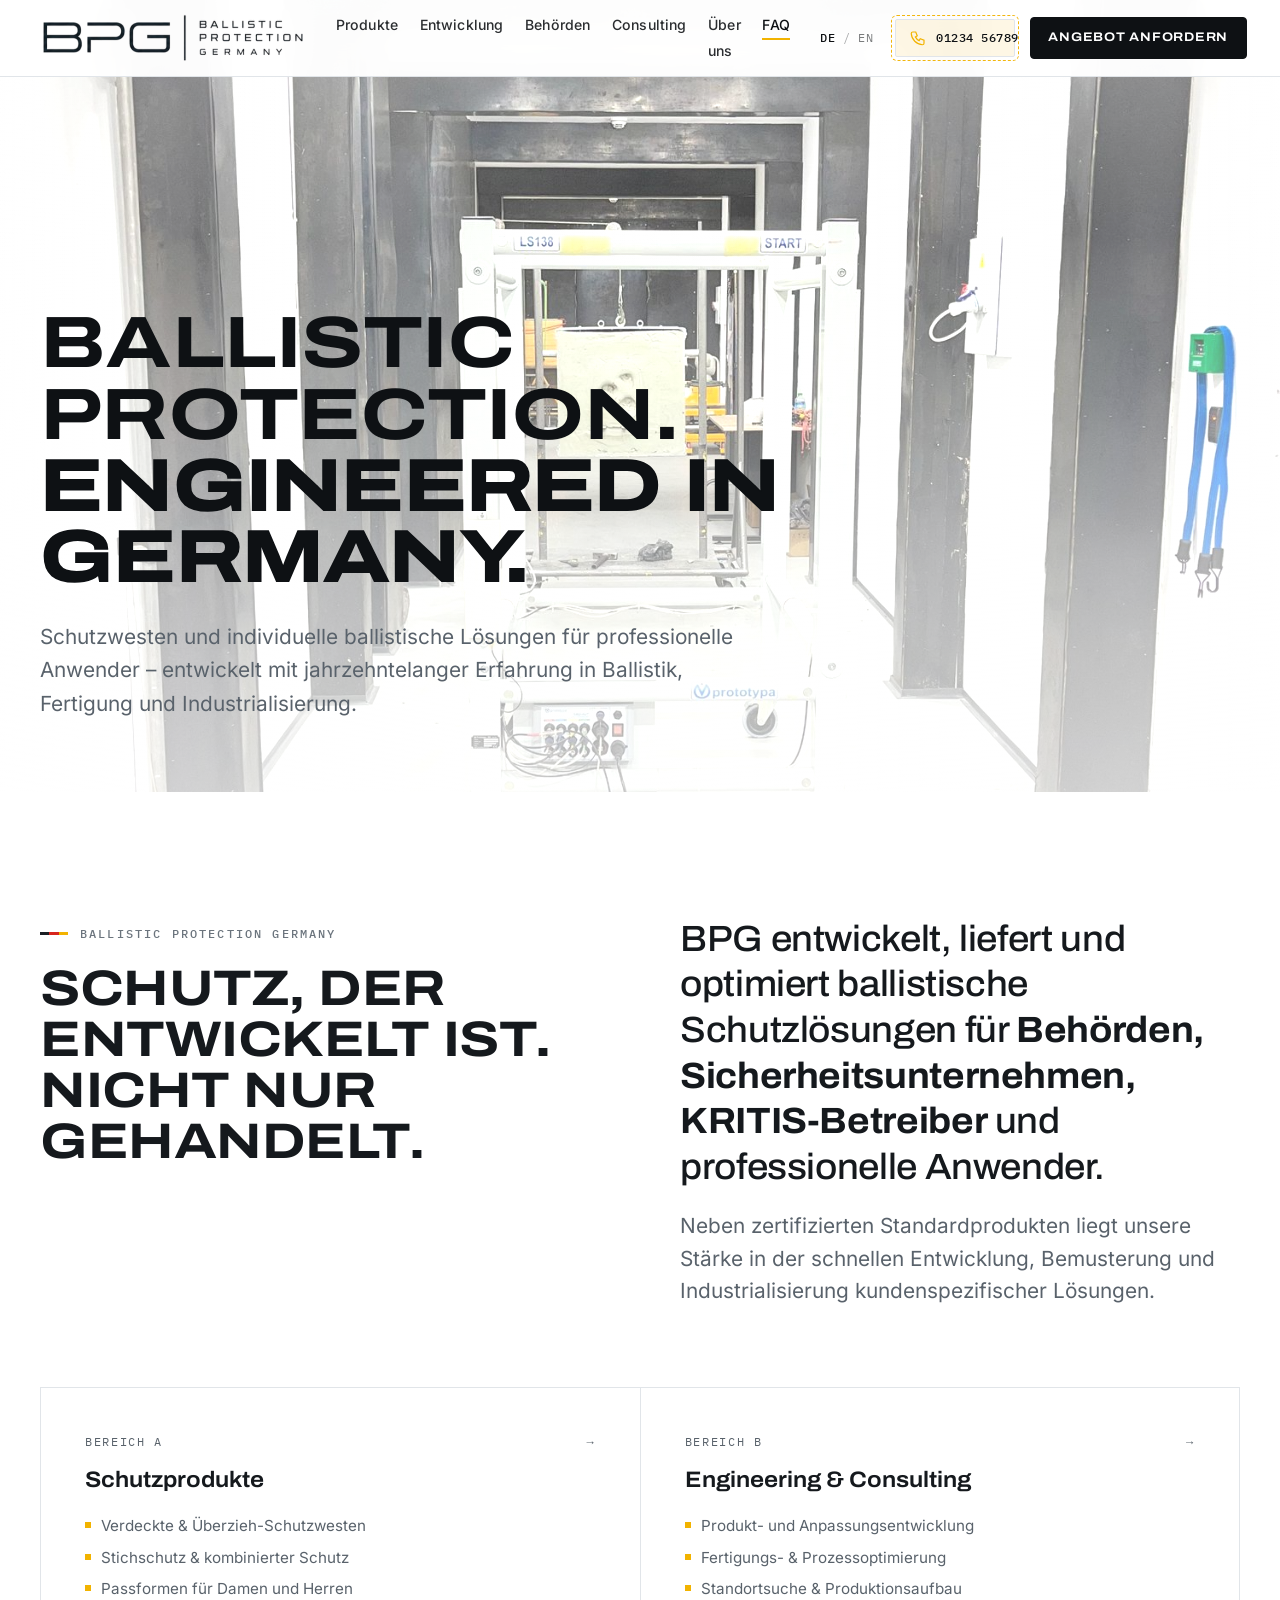
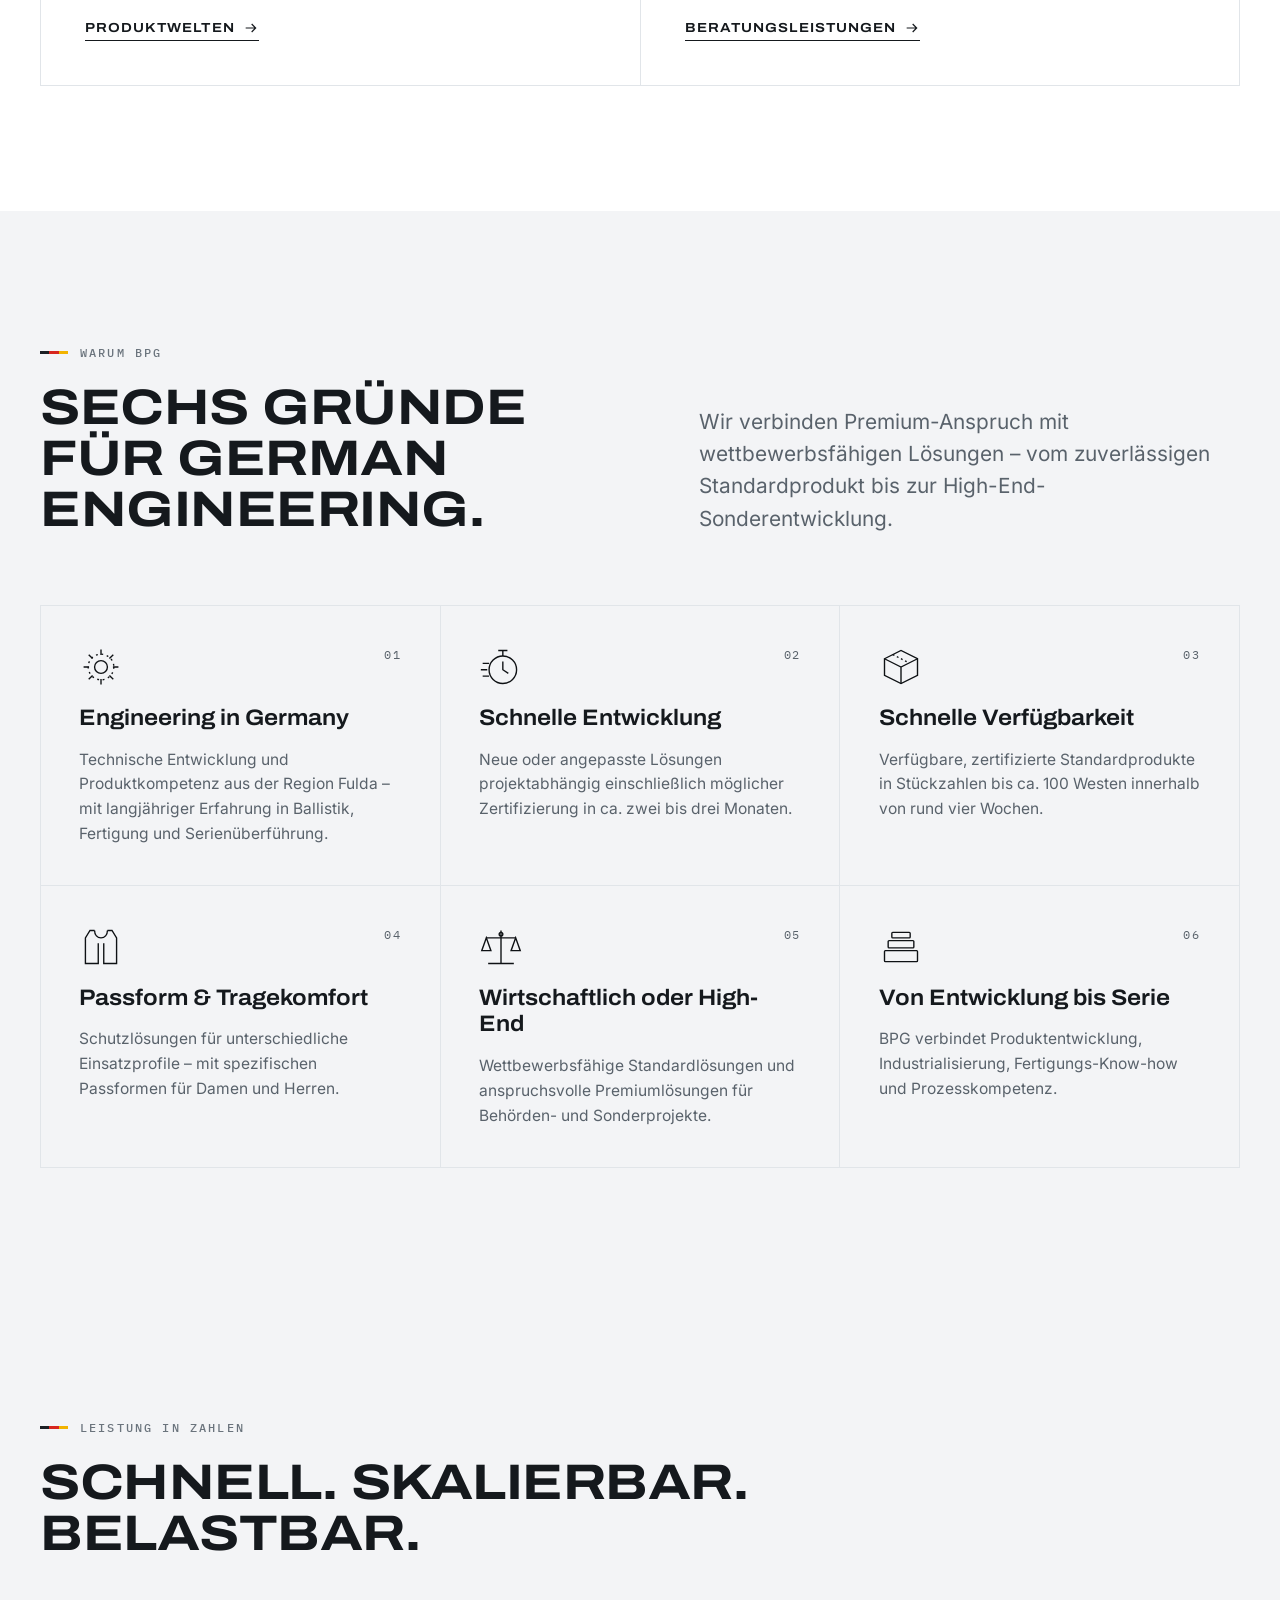
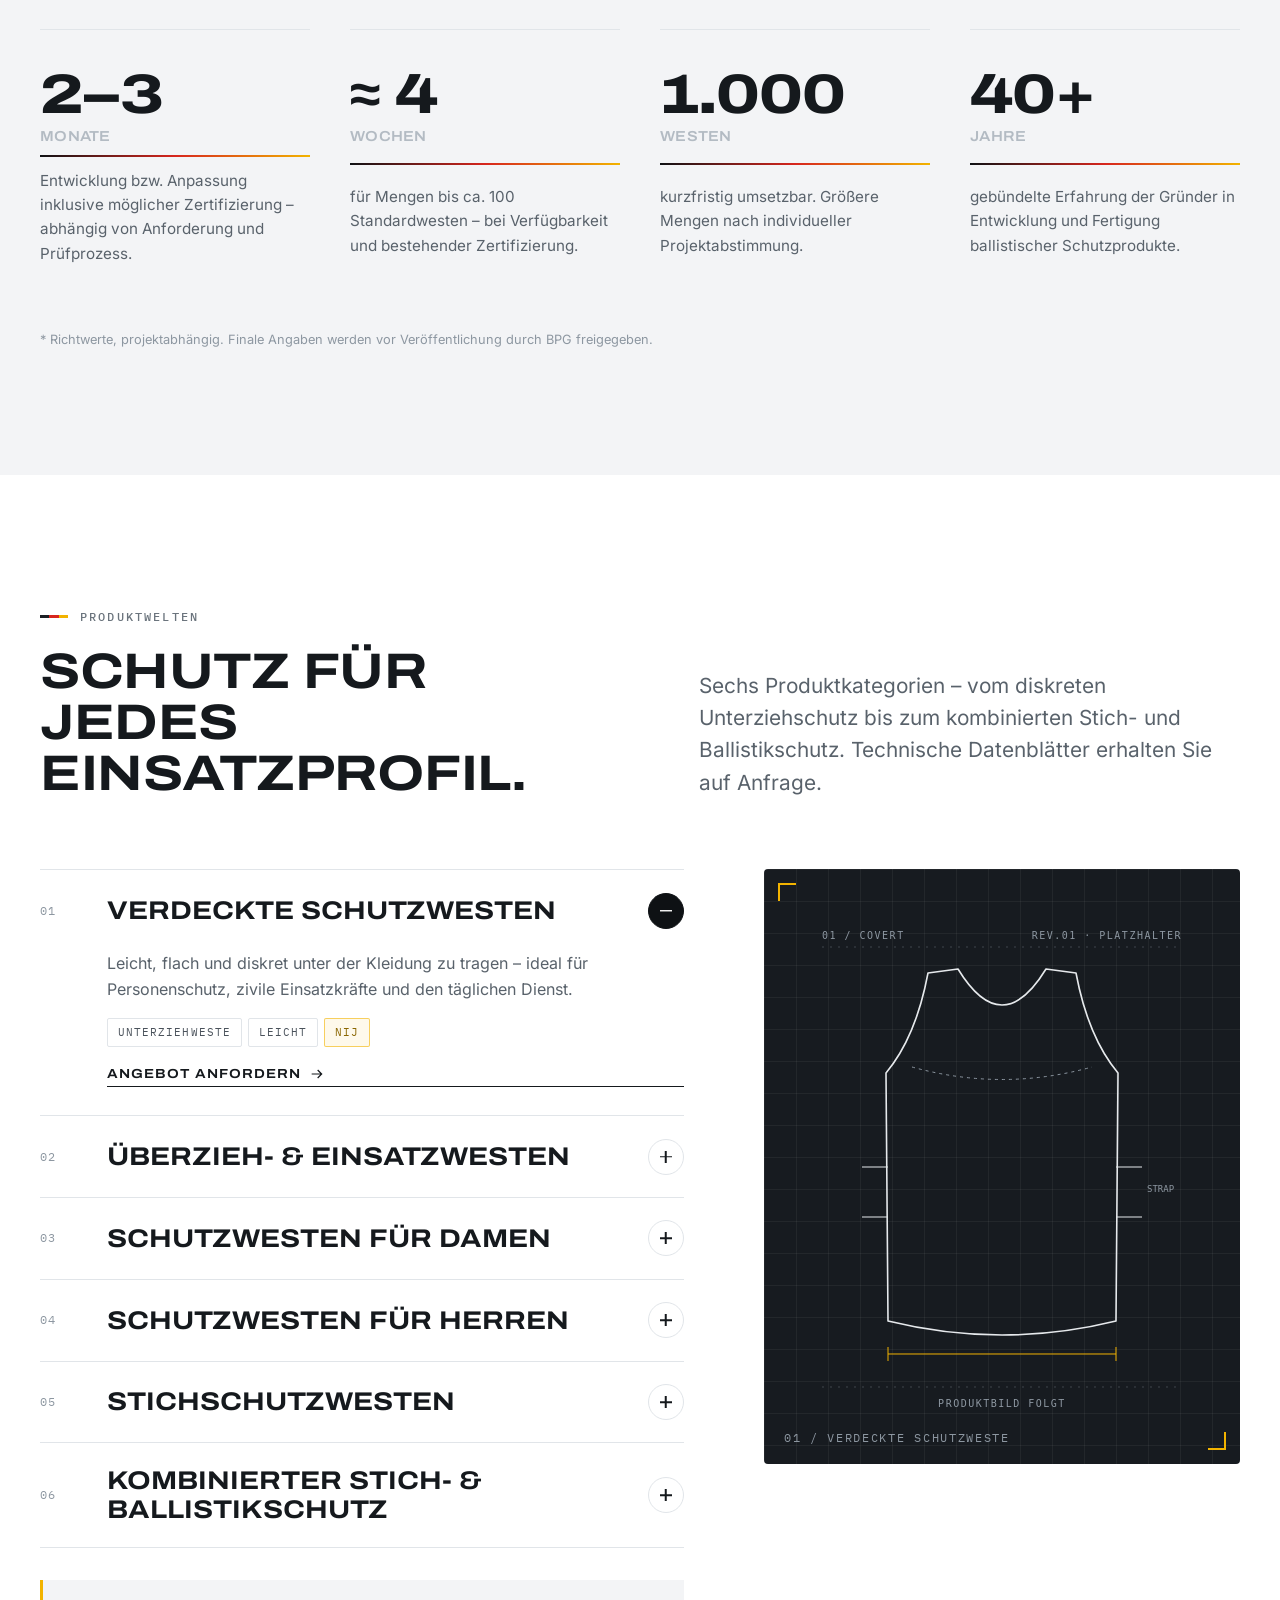
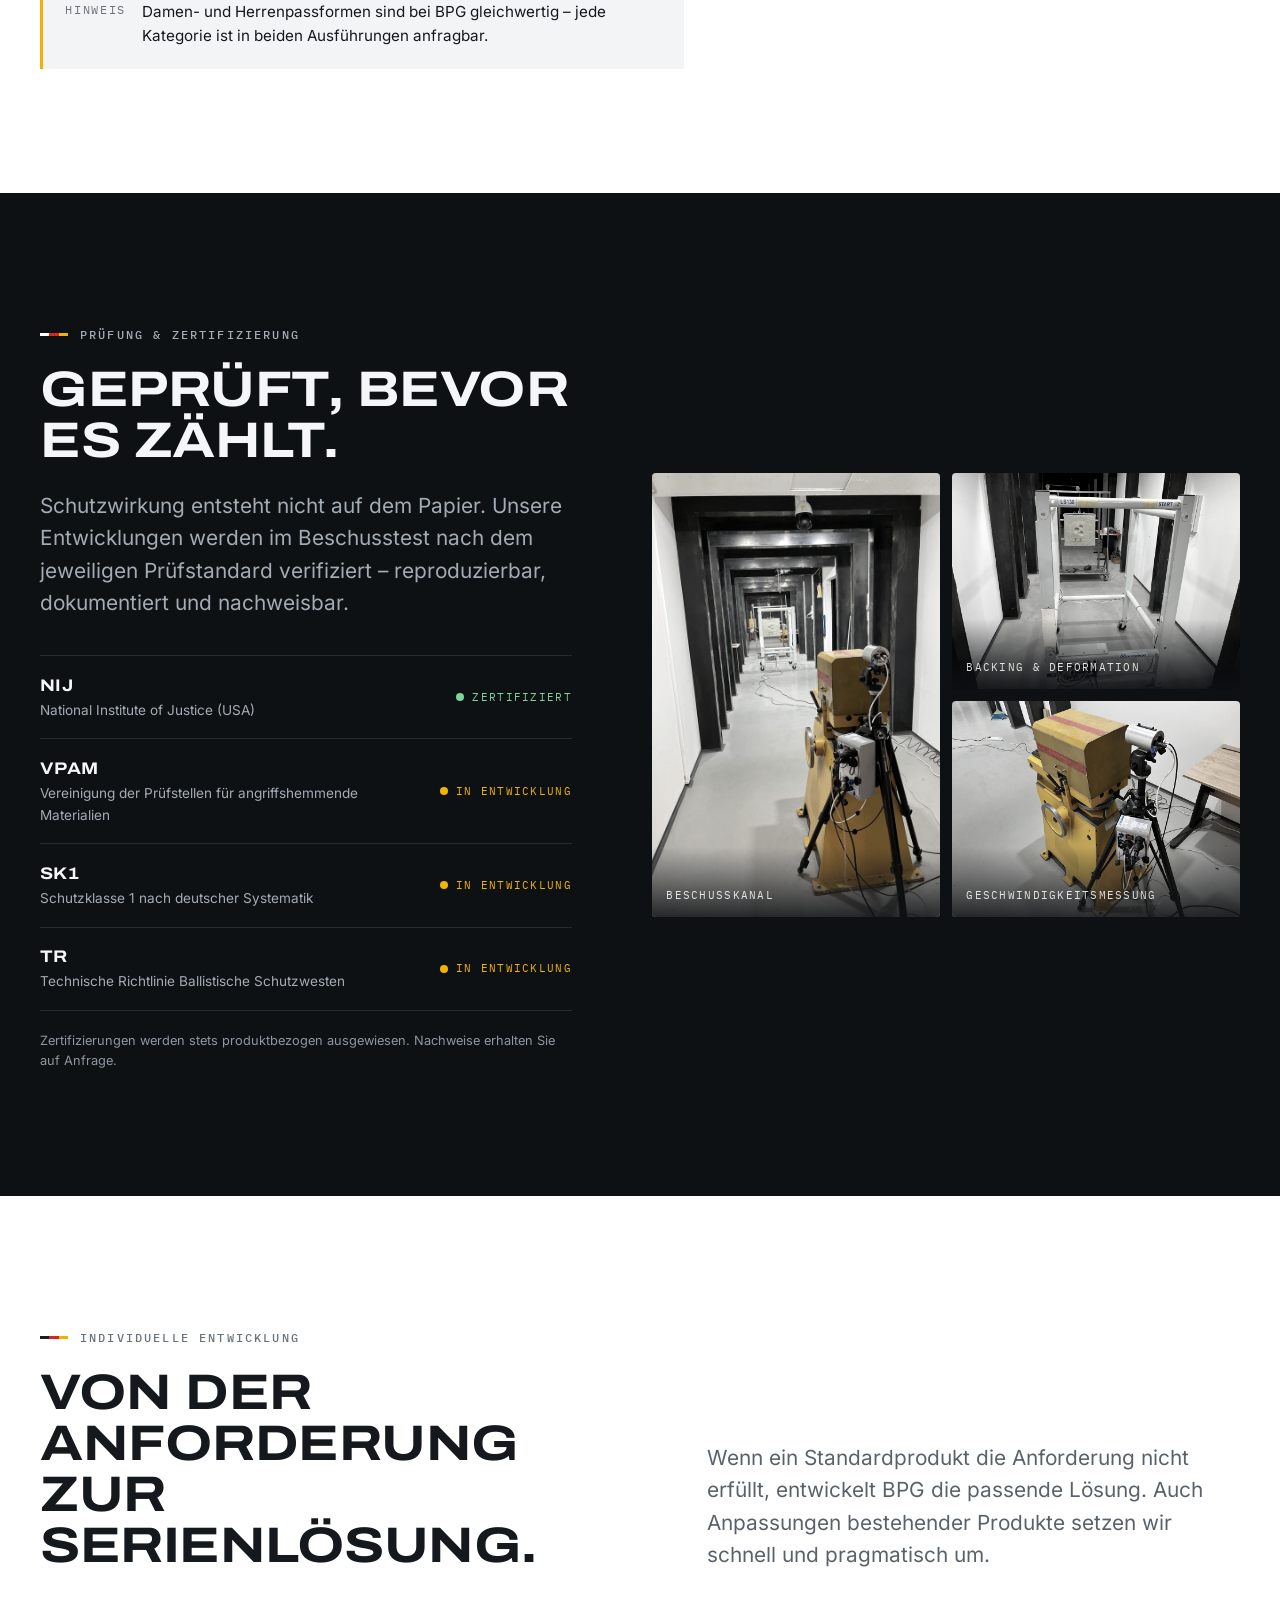
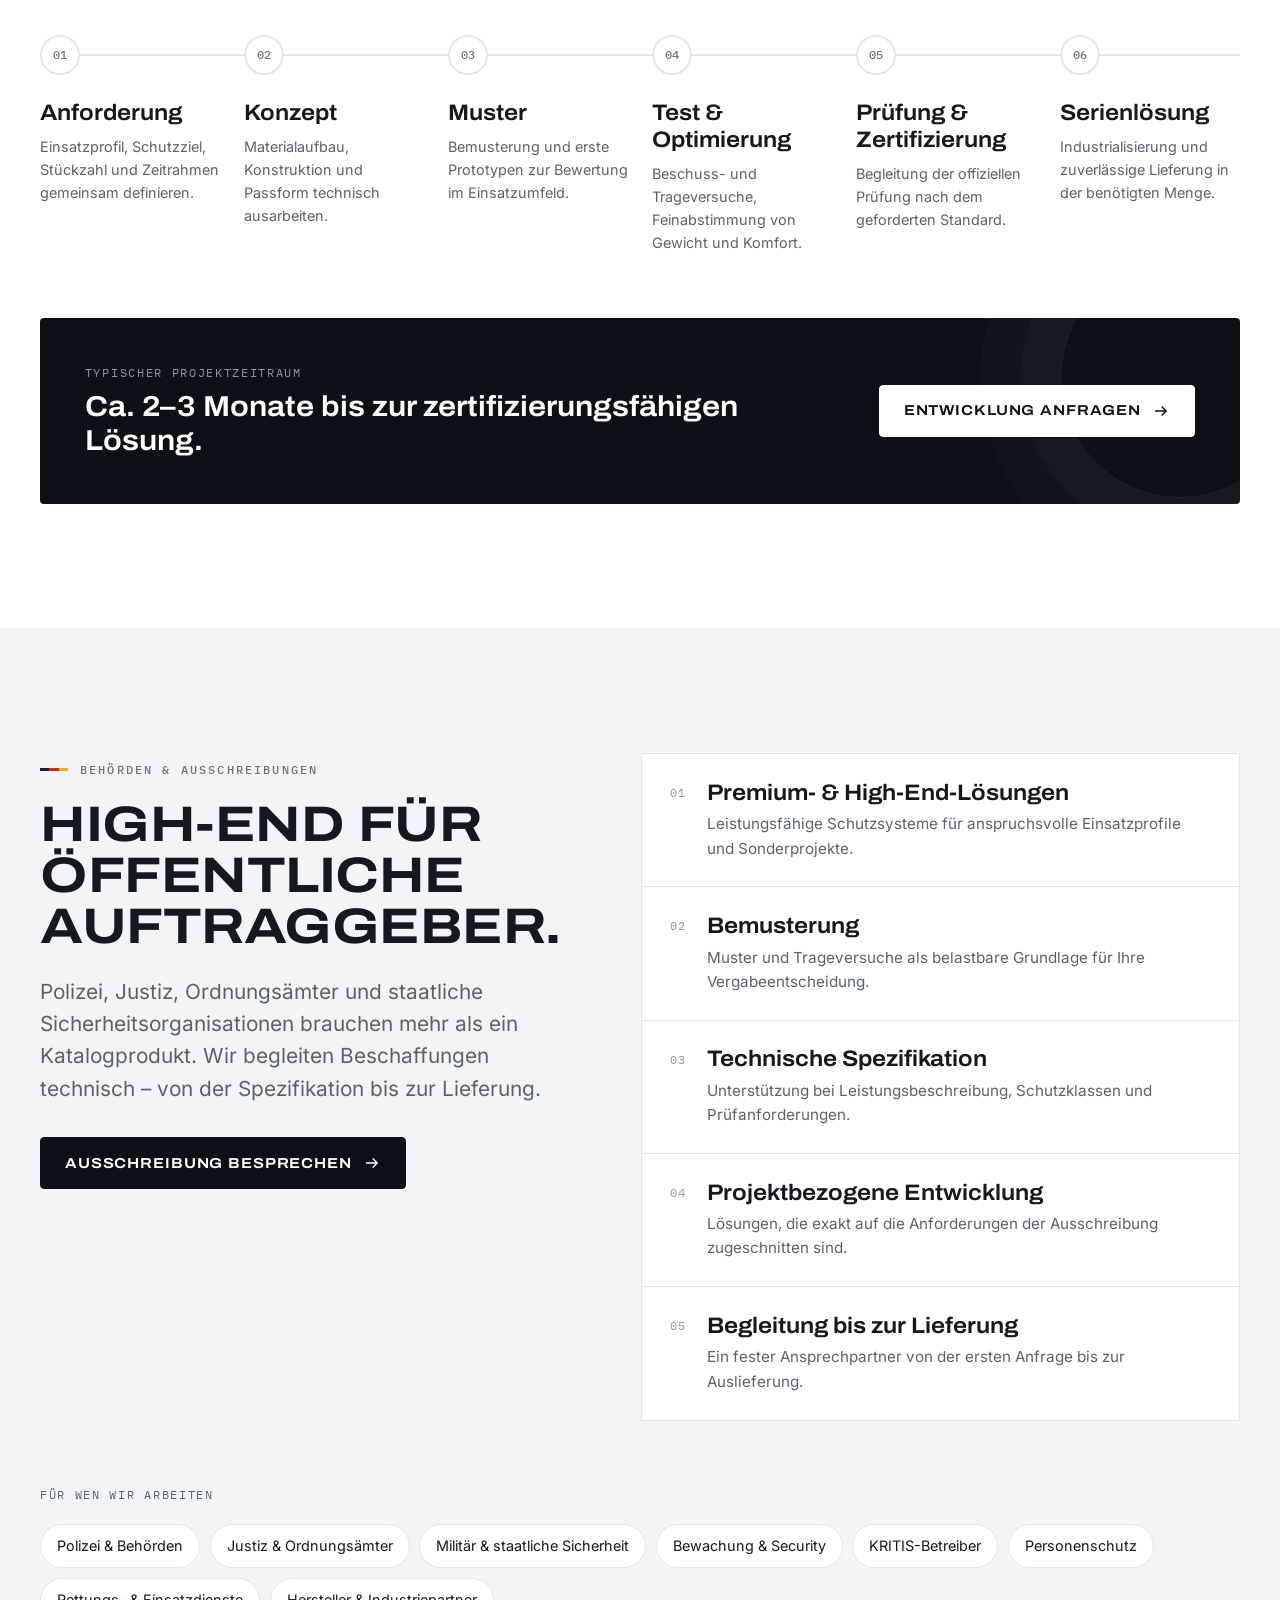
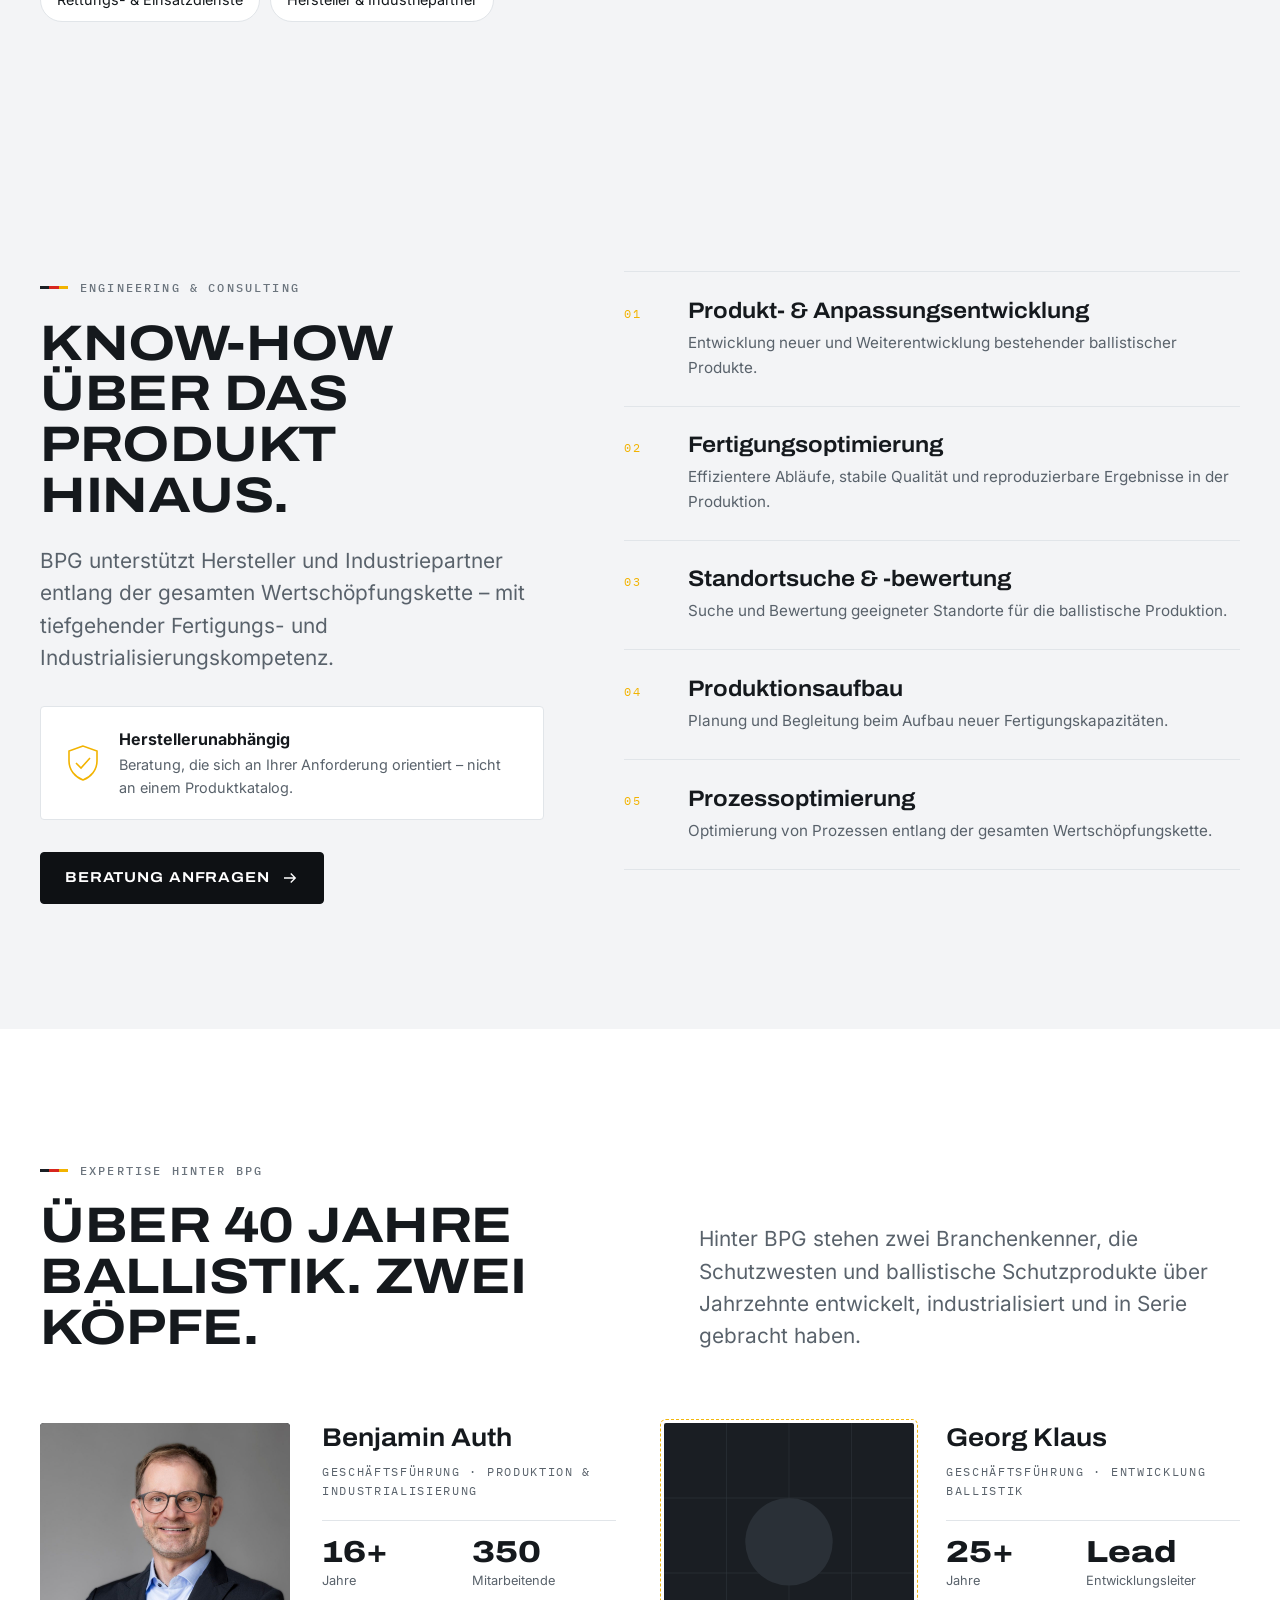
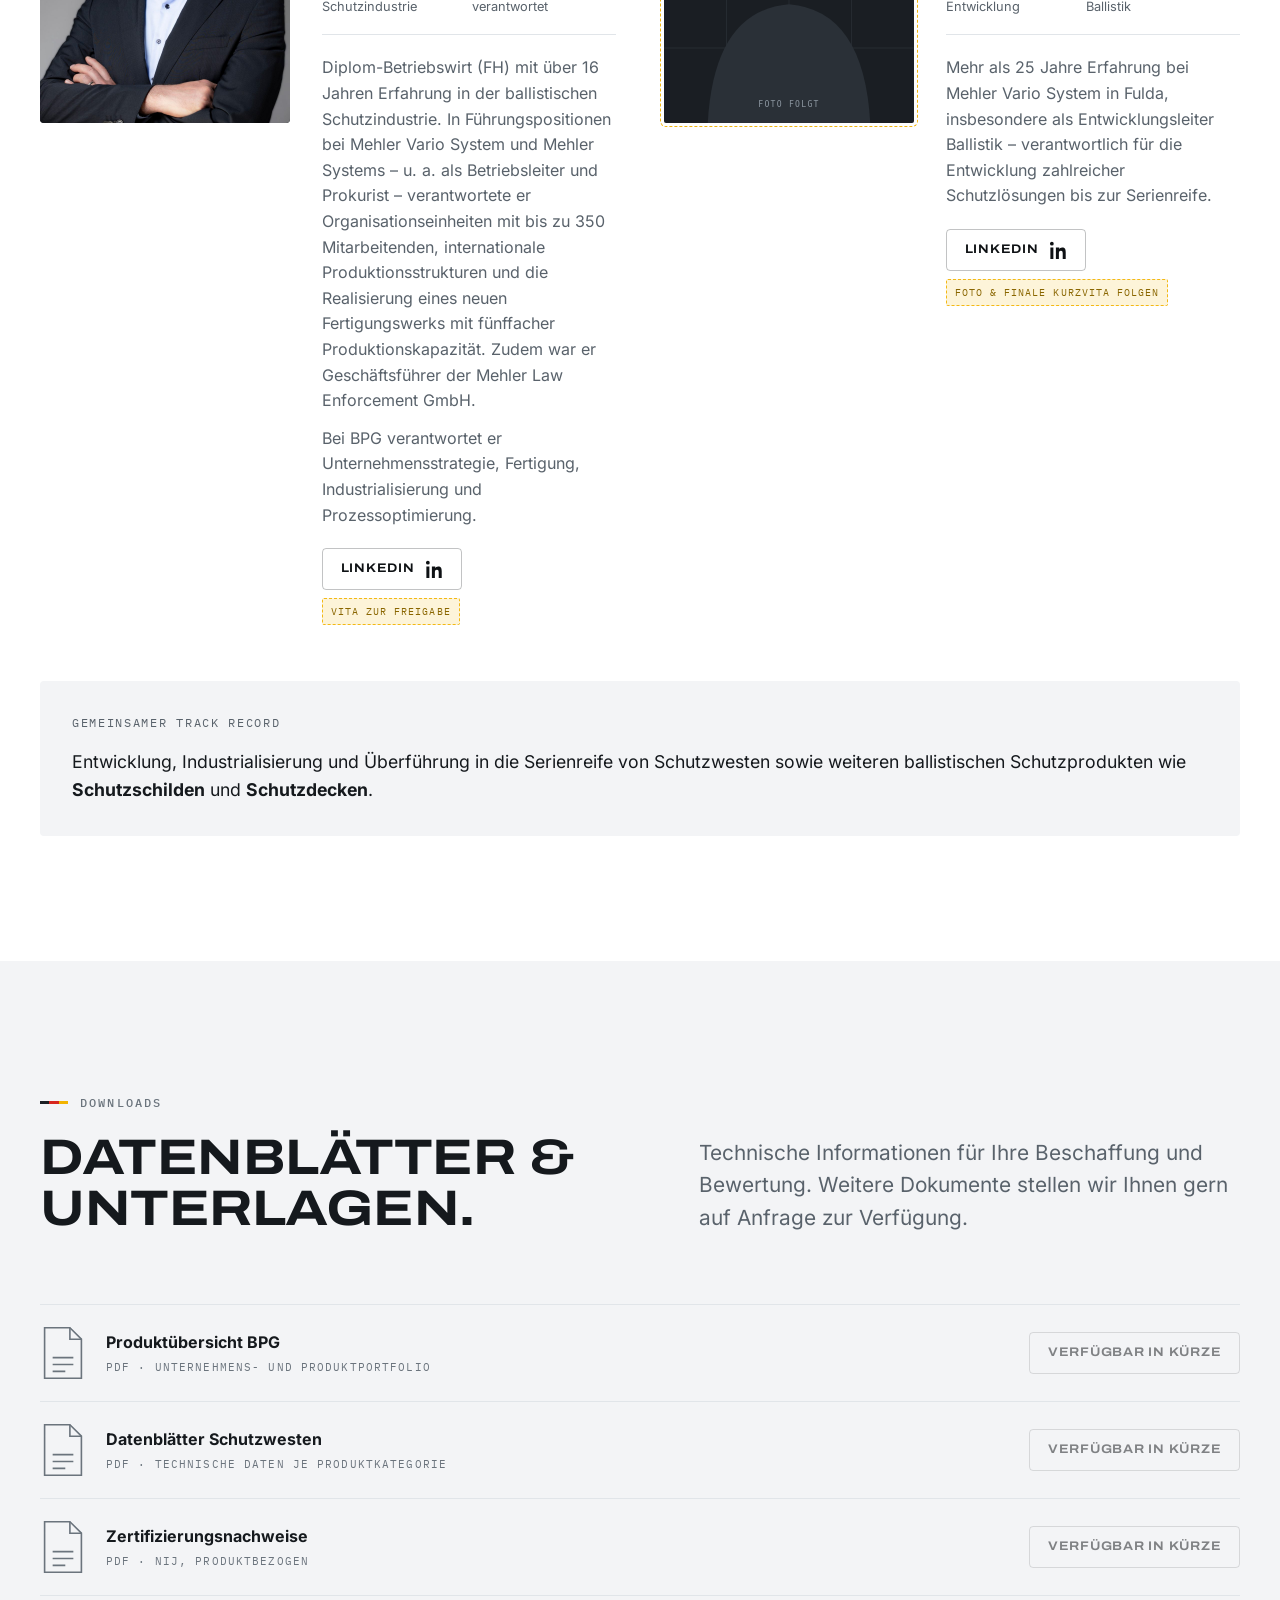
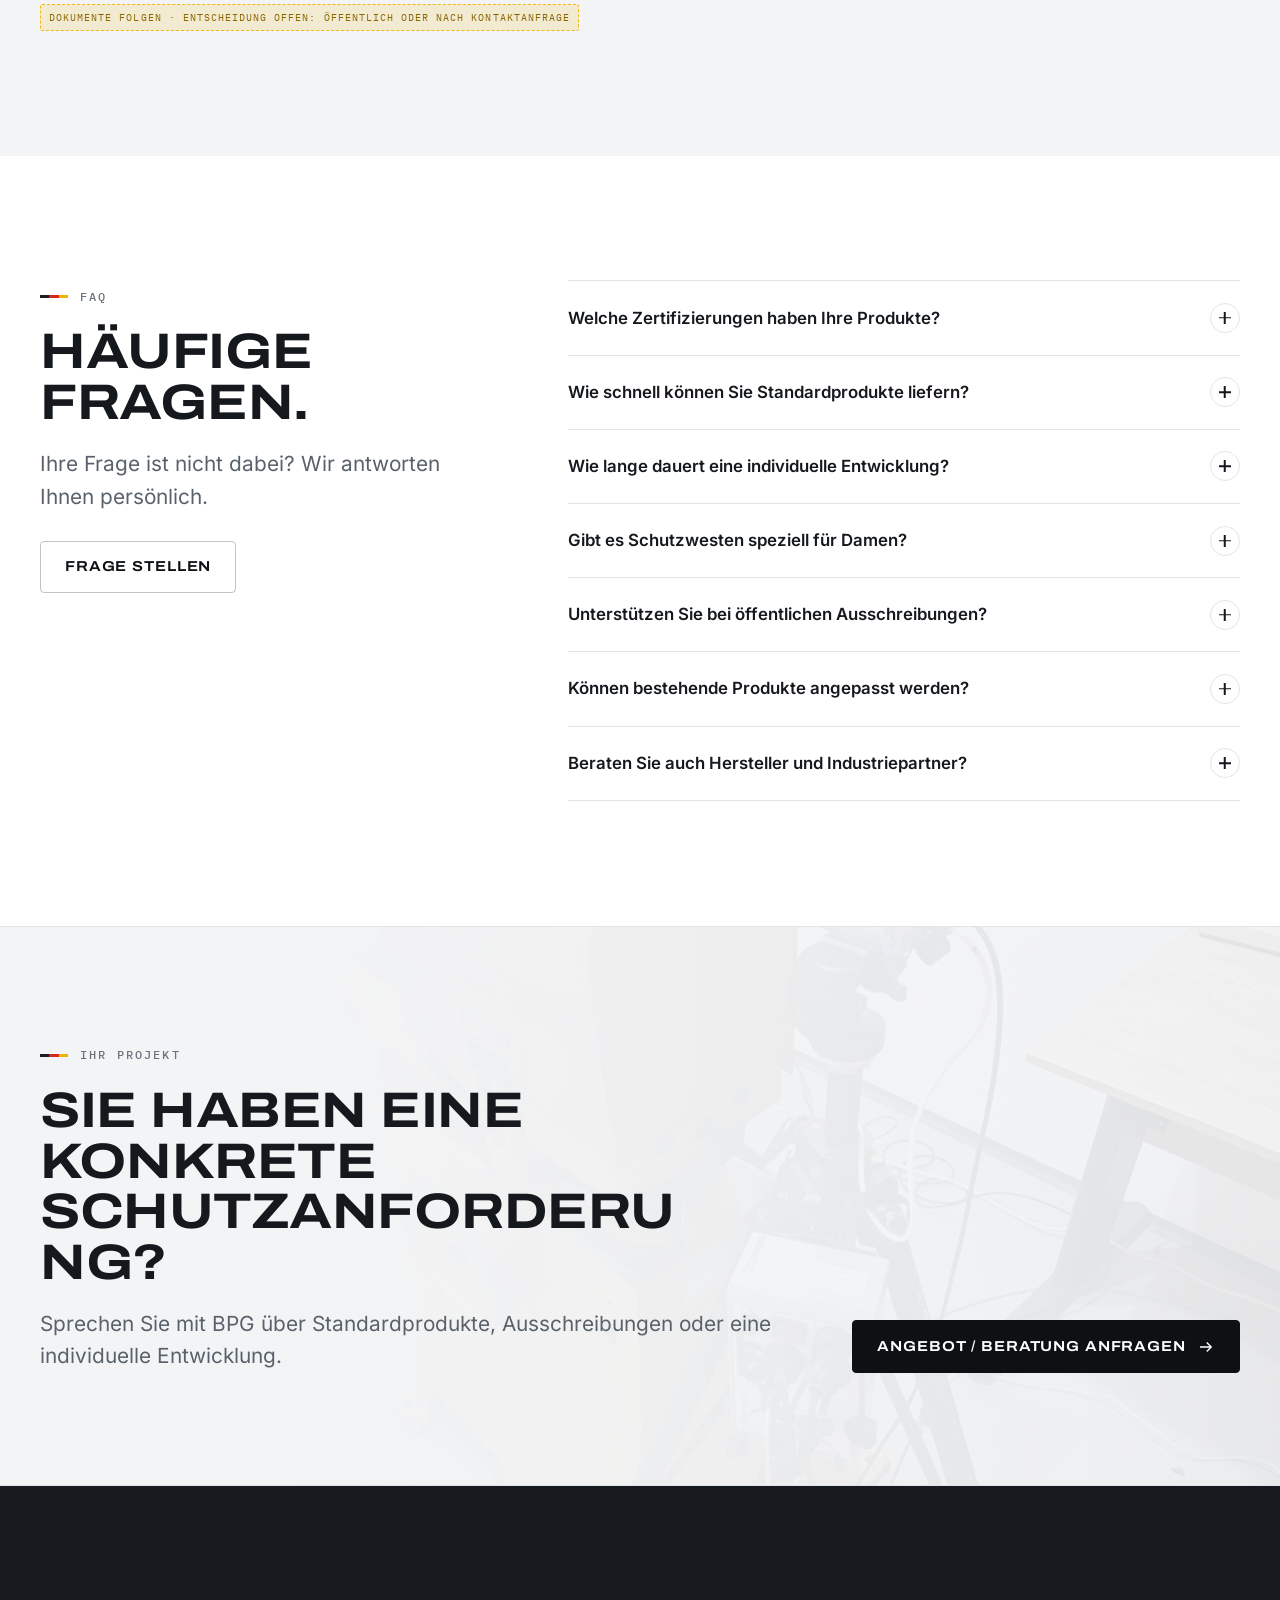
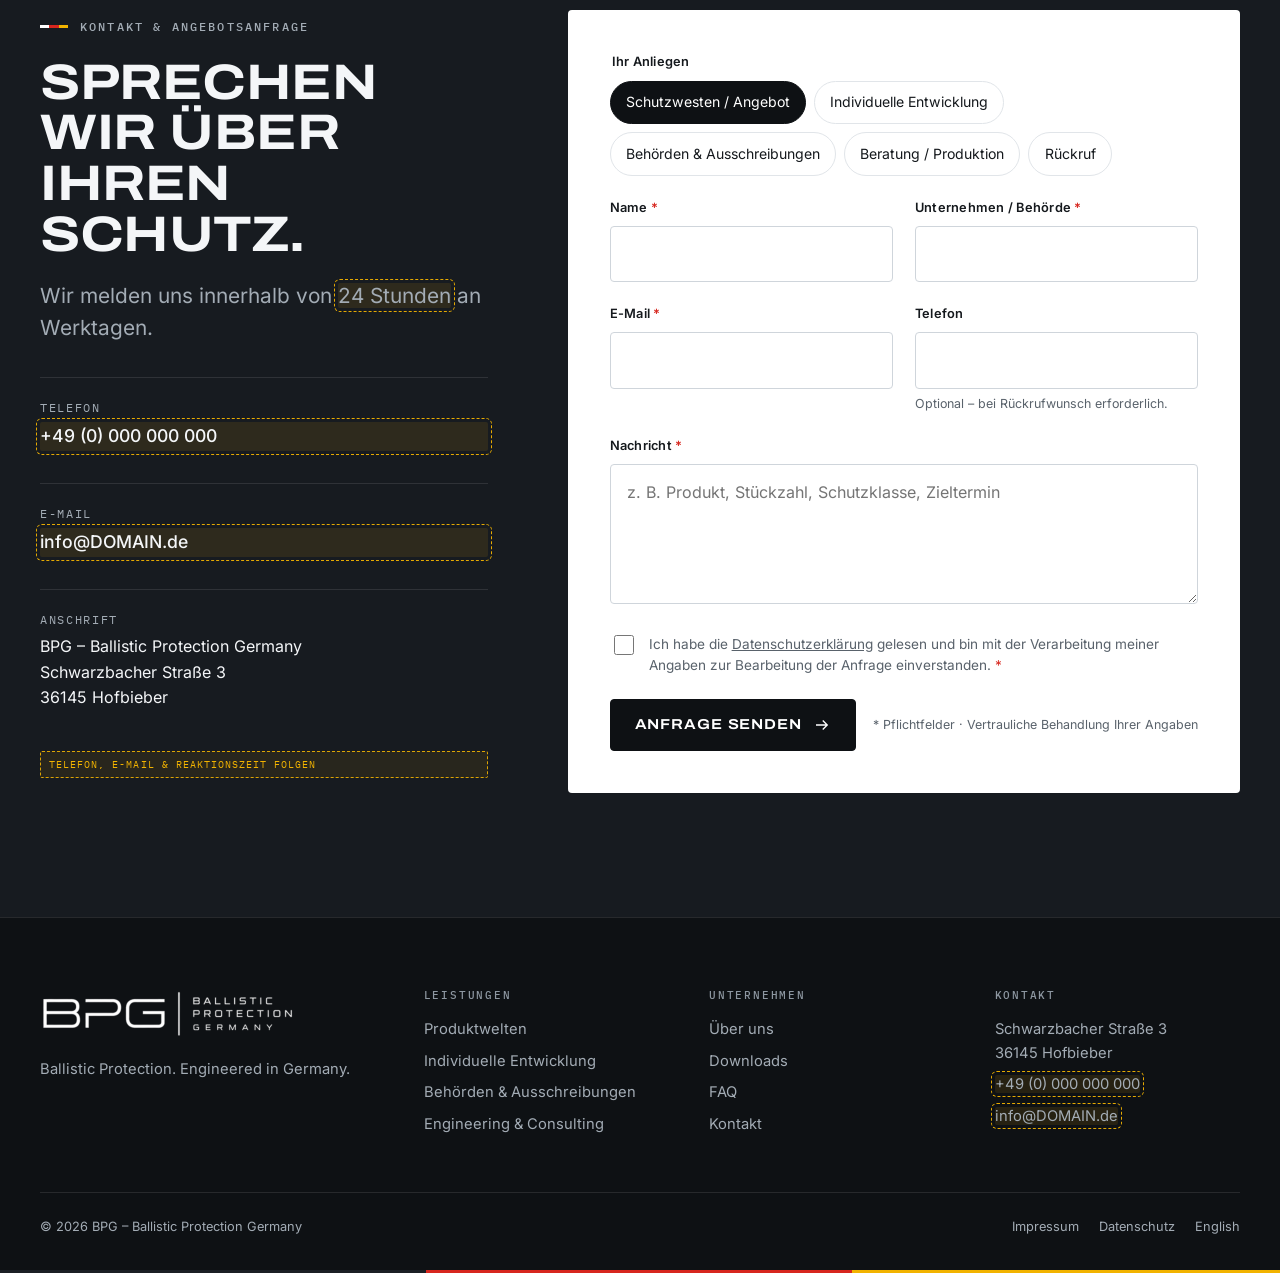
==== commit b96929d2: "Add phone contact link to header across multiple pages; update CSS for styling" ====
--- a/index.html
+++ b/index.html
@@ -89,6 +89,7 @@
       <div class="lang-switch" aria-label="Sprache wählen">
         <a href="./" aria-current="true" hreflang="de" lang="de">DE</a><span>/</span><a href="en/" hreflang="en" lang="en">EN</a>
       </div>
+      <a class="header-phone ph" href="tel:+491234567890" aria-label="Anrufen: 01234 56789"><svg aria-hidden="true"><use href="#i-phone"/></svg><span class="header-phone__text">01234 56789</span></a>
       <a class="btn btn--sm header-cta" href="#kontakt" data-topic="angebot">Angebot anfordern</a>
       <button class="menu-toggle" type="button" aria-expanded="false" aria-controls="mobile-menu" aria-label="Menü öffnen"><span></span></button>
     </div>
--- a/assets/css/style.css
+++ b/assets/css/style.css
@@ -228,6 +228,20 @@
 .lang-switch a { padding: .35rem .4rem; opacity: .55; }
 .lang-switch a[aria-current="true"] { opacity: 1; font-weight: 500; }
 .lang-switch span { opacity: .35; }
+.header-phone {
+  display: inline-flex; align-items: center; gap: .55rem;
+  font-family: var(--font-mono); font-size: .78rem; font-weight: 500; letter-spacing: .04em;
+  padding: .5rem .85rem; border: 1px solid var(--line); border-radius: 100px;
+  white-space: nowrap; transition: border-color .3s var(--ease), background .3s var(--ease), color .3s var(--ease);
+}
+.header-phone svg { width: 18px; height: 18px; flex: none; color: var(--brand-gold); transition: transform .35s var(--ease); }
+.header-phone:hover { border-color: var(--ink); background: var(--paper); }
+.header-phone:hover svg { transform: scale(1.06); }
+.header-phone:focus-visible { outline: 2px solid var(--brand-gold); outline-offset: 3px; }
+@media (max-width: 899px) {
+  .header-phone { padding: .55rem; border-radius: 50%; }
+  .header-phone__text { position: absolute; width: 1px; height: 1px; overflow: hidden; clip: rect(0 0 0 0); white-space: nowrap; }
+}
 .header-cta { display: none; }
 .site-header:not(.is-solid) .header-cta { --btn-bg: #fff; --btn-fg: var(--ink); --btn-bd: #fff; }
 
